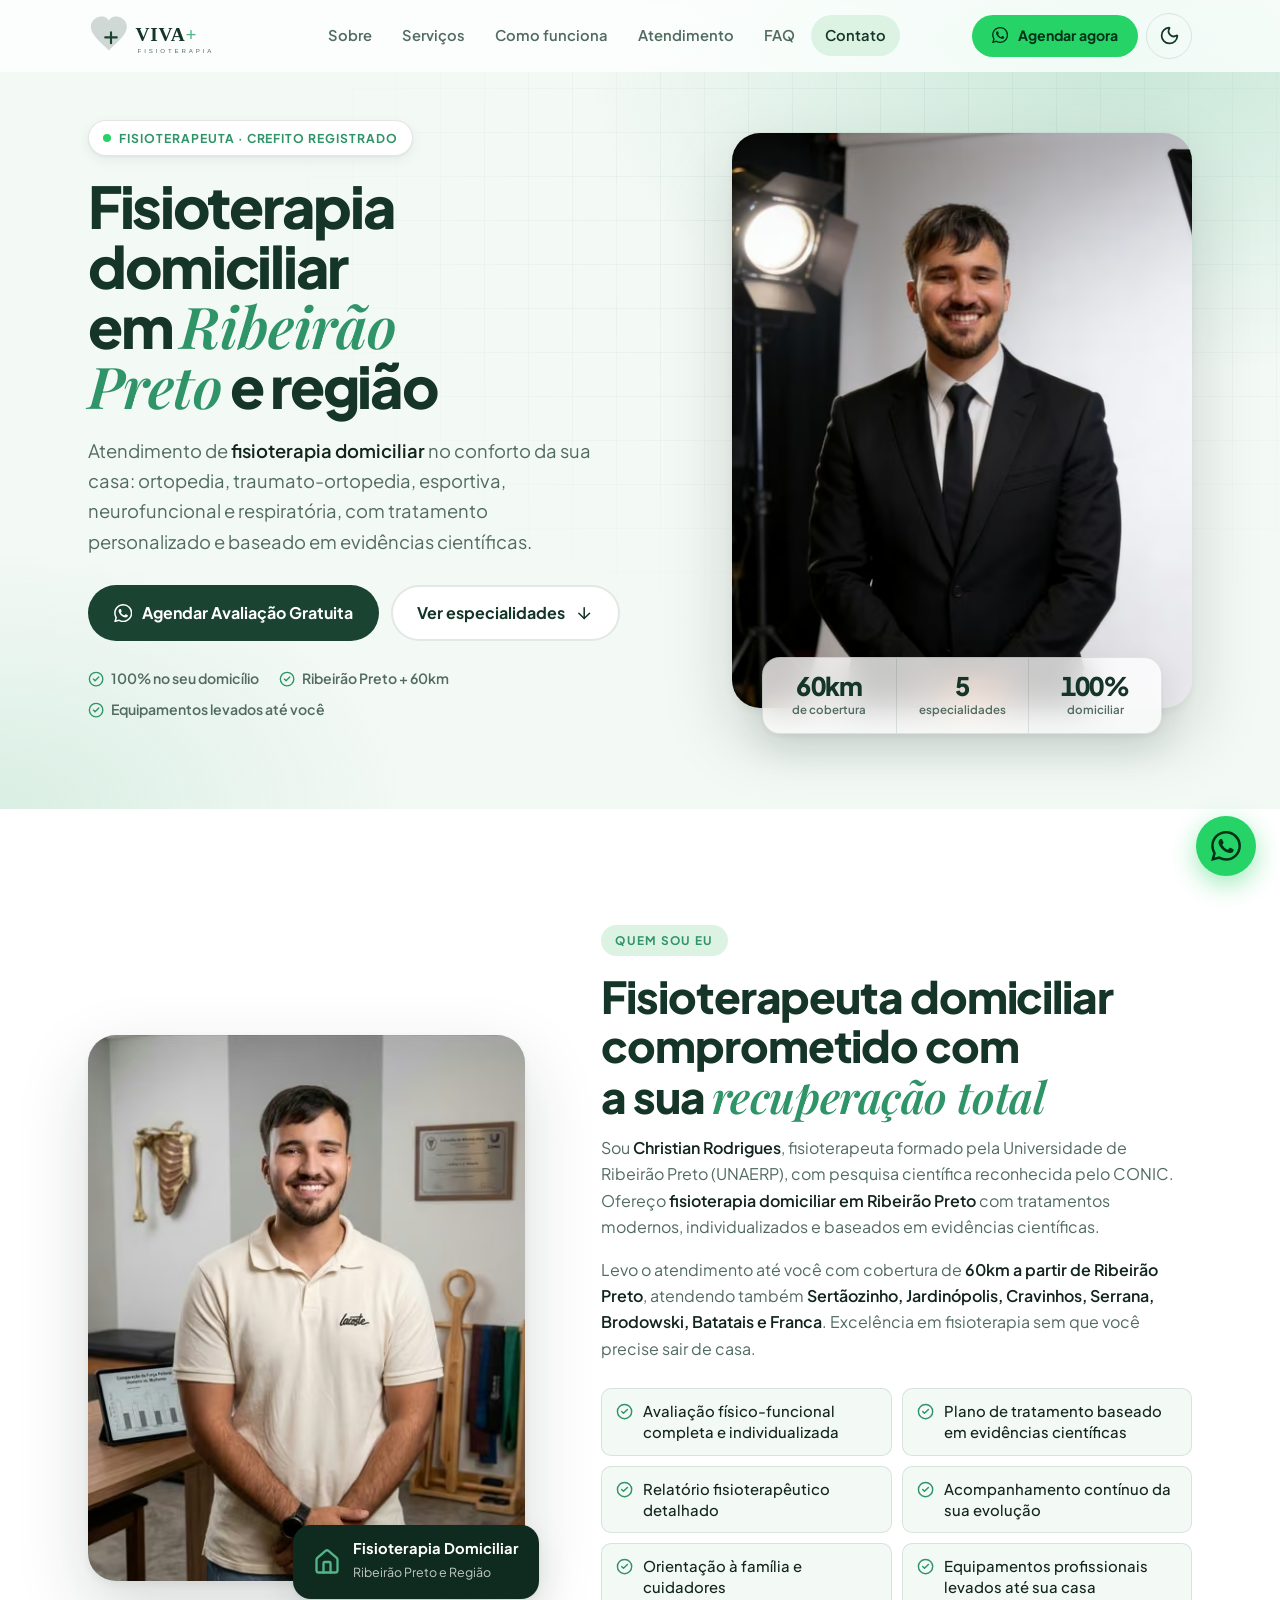
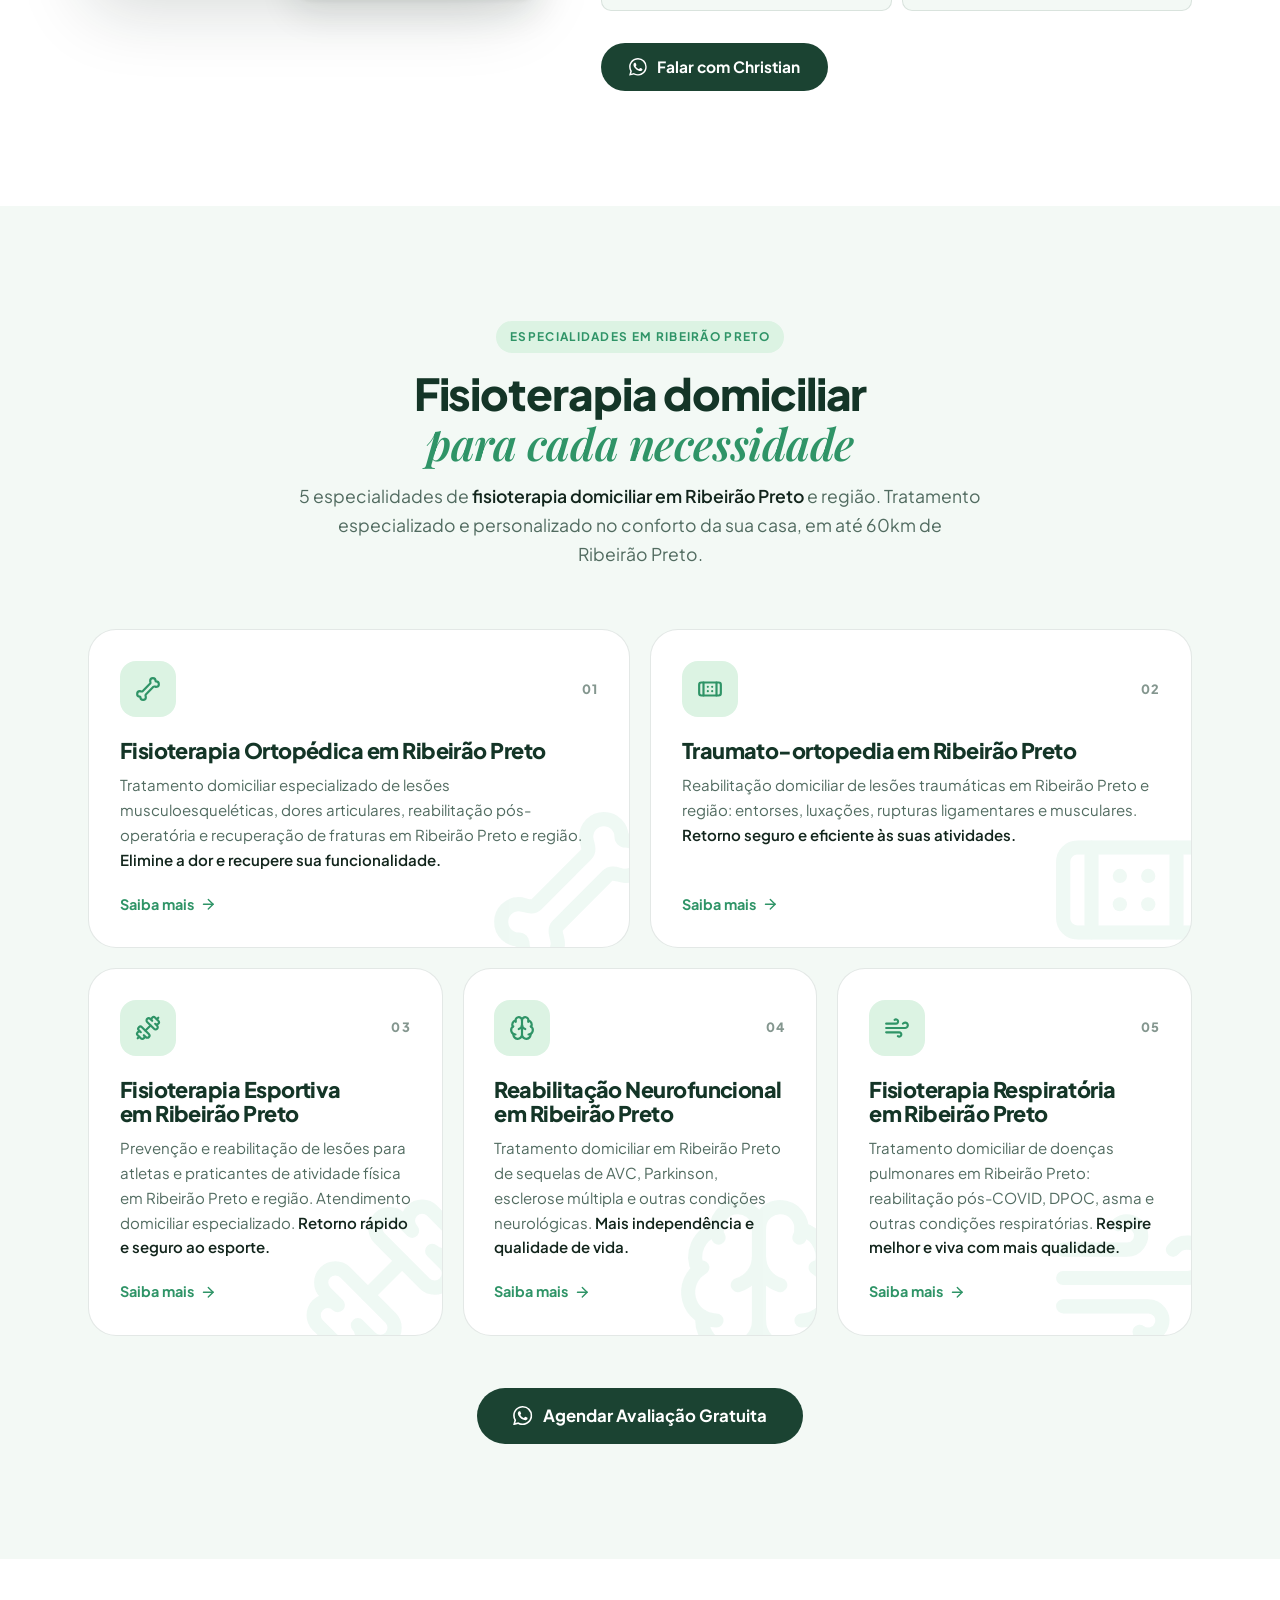
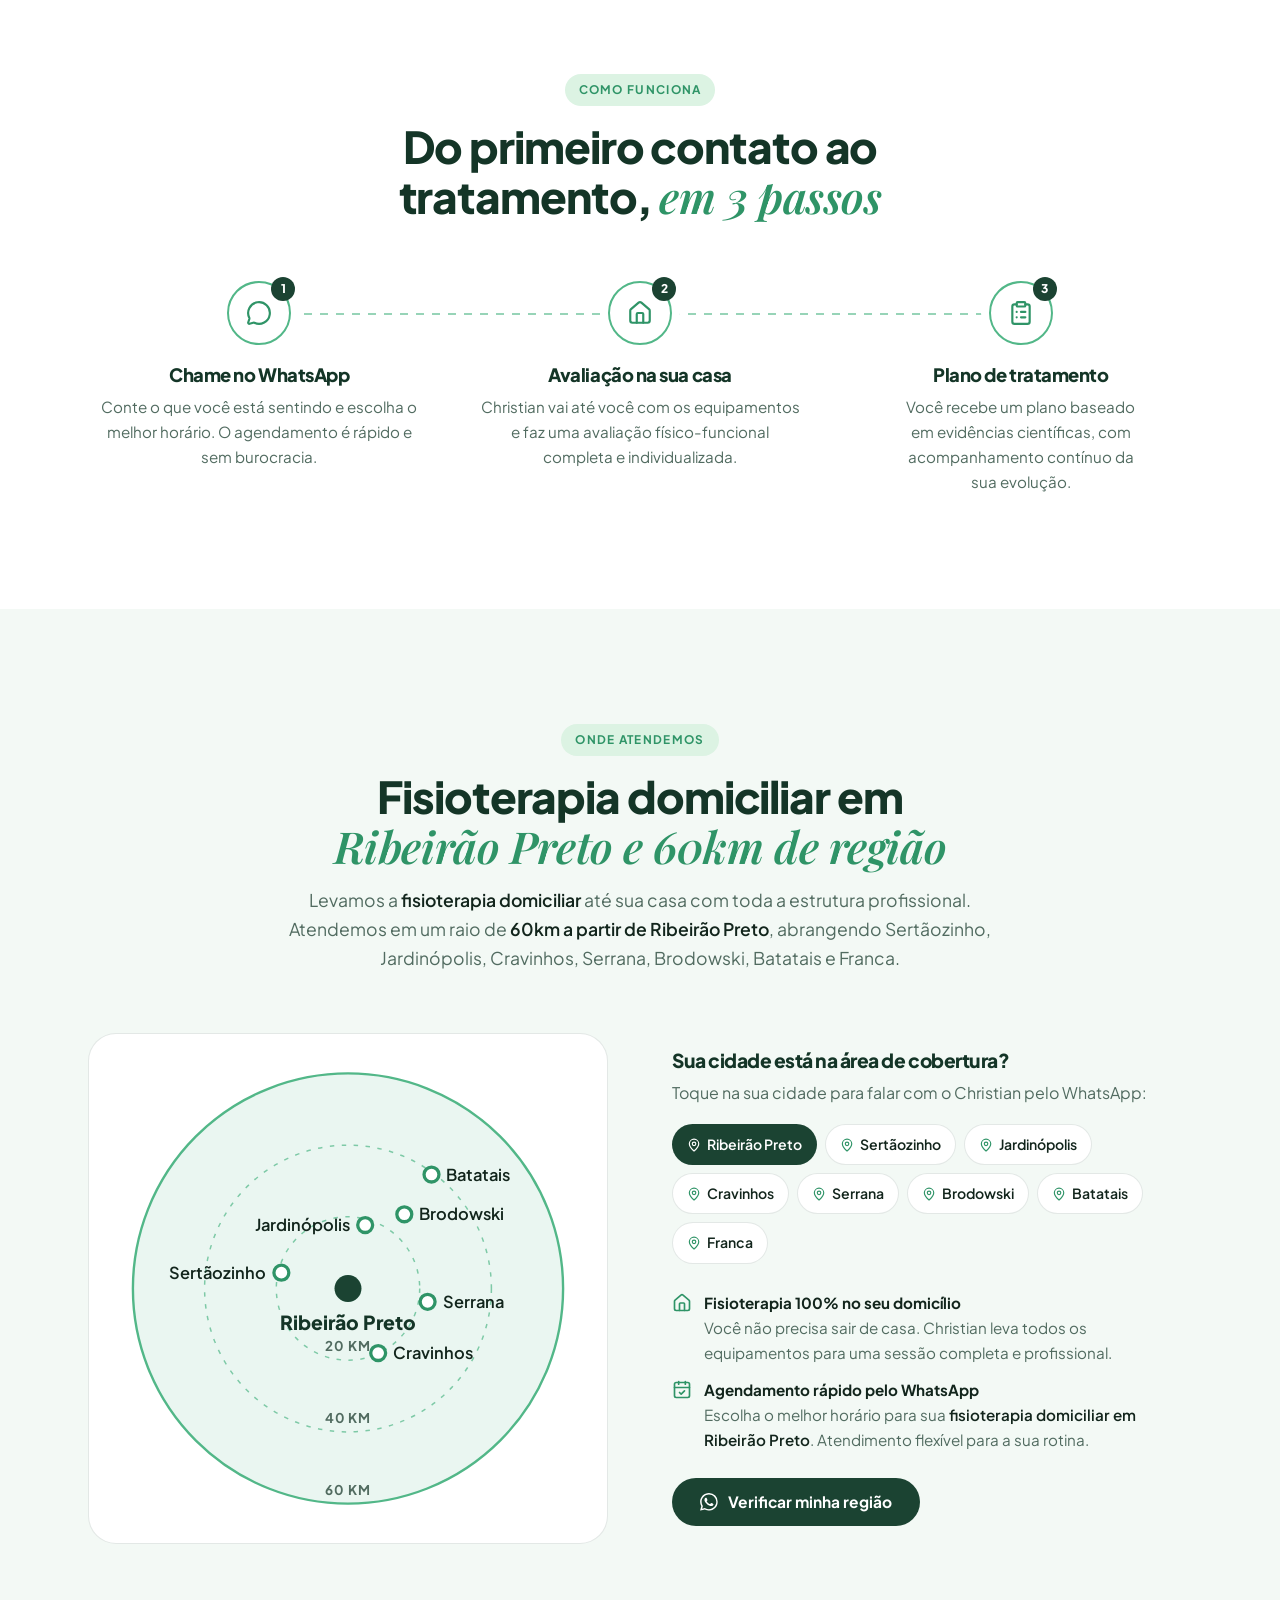
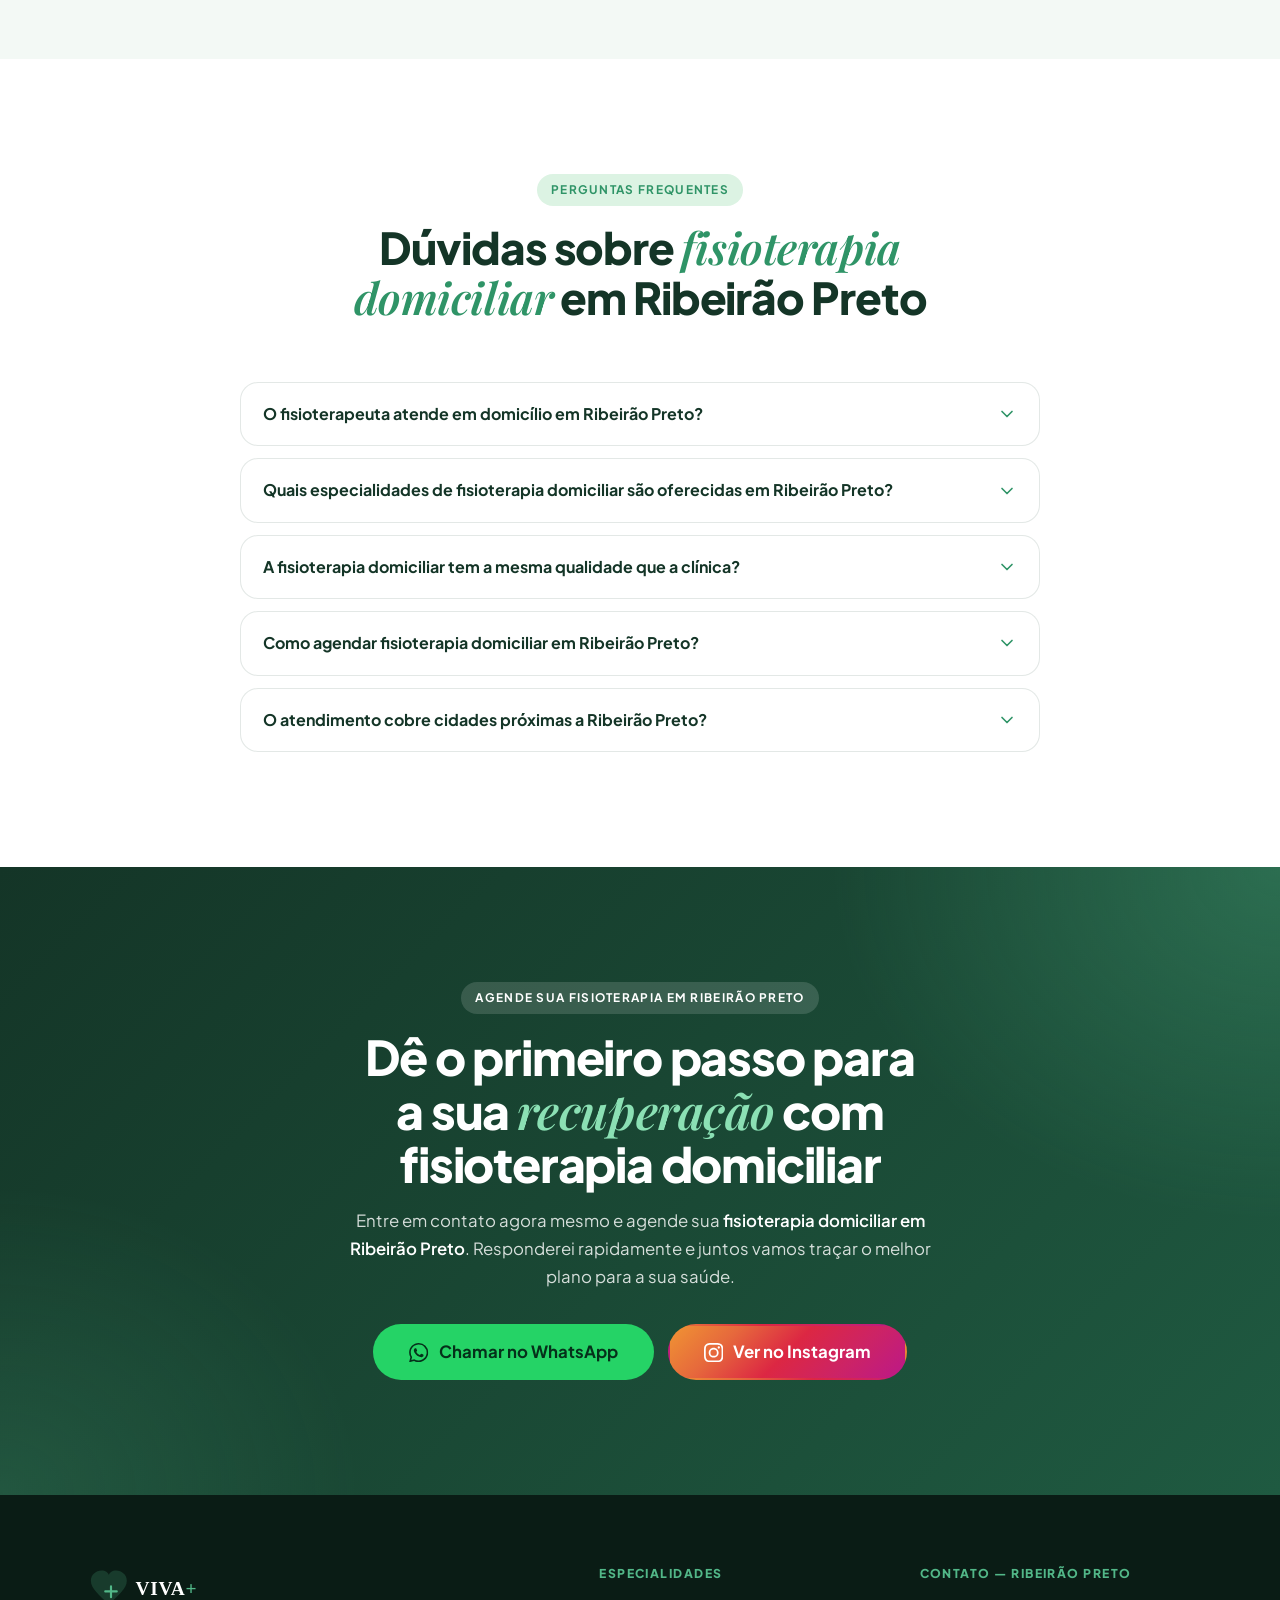
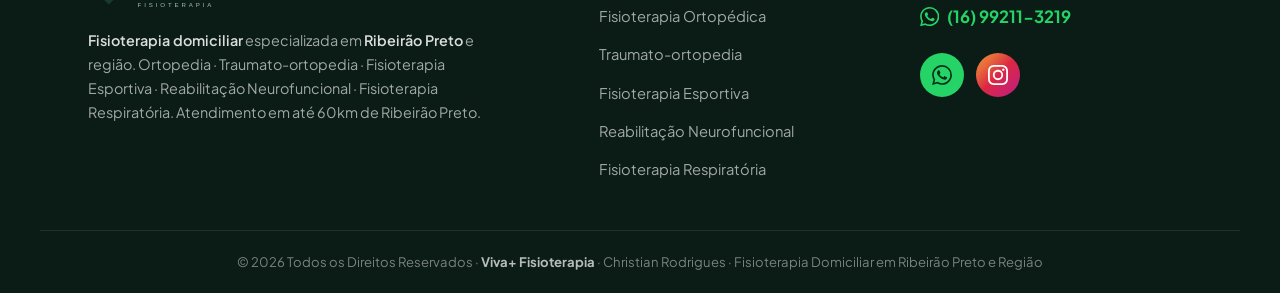
==== index.html @ ae796a82 "Adiciona botão de modo claro/escuro no cabeçalho O tema continua seguindo o aparelho por padrão; o b" ====
<!DOCTYPE html>
<html lang="pt-BR">
<head>
<meta charset="UTF-8">
<meta name="viewport" content="width=device-width, initial-scale=1, viewport-fit=cover">
<title>Fisioterapia Domiciliar em Ribeirão Preto | Viva+ Fisioterapia · Christian Rodrigues</title>
<meta name="description" content="Fisioterapia domiciliar em Ribeirão Preto e região (60km). Especialidades: Ortopedia, Traumato-ortopedia, Fisioterapia Esportiva, Reabilitação Neurofuncional e Fisioterapia Respiratória. Agende agora!">
<meta name="keywords" content="fisioterapia ribeirão preto, fisioterapia domiciliar ribeirão preto, fisioterapia domiciliar, fisioterapeuta ribeirão preto, fisioterapia ortopédica ribeirão preto, traumato-ortopedia ribeirão preto, fisioterapia esportiva ribeirão preto, reabilitação neurofuncional ribeirão preto, fisioterapia respiratória ribeirão preto, fisioterapeuta domiciliar, Christian Rodrigues fisioterapeuta, Viva+ Fisioterapia">
<meta name="geo.region" content="BR-SP">
<meta name="geo.placename" content="Ribeirão Preto, São Paulo, Brasil">
<meta name="geo.position" content="-21.1775;-47.8103">
<meta name="ICBM" content="-21.1775, -47.8103">
<link rel="preload" as="image" type="image/avif" href="img/christian-formal-800.avif" imagesrcset="img/christian-formal-480.avif 480w, img/christian-formal-800.avif 800w, img/christian-formal-1200.avif 1200w" imagesizes="(max-width: 859px) 400px, 460px" fetchpriority="high">
<meta name="author" content="Christian Rodrigues — Viva+ Fisioterapia">
<meta name="robots" content="index, follow, max-snippet:-1, max-image-preview:large, max-video-preview:-1">
<link rel="canonical" href="https://vivamaisfisioterapia.com.br/">
<meta name="theme-color" content="#f3f9f5" media="(prefers-color-scheme: light)">
<meta name="theme-color" content="#0a1611" media="(prefers-color-scheme: dark)">

<link rel="icon" href="img/favicon.svg" type="image/svg+xml">
<link rel="icon" href="favicon.ico" sizes="32x32">
<link rel="apple-touch-icon" href="img/apple-touch-icon.png">

<meta property="og:type" content="website">
<meta property="og:locale" content="pt_BR">
<meta property="og:site_name" content="Viva+ Fisioterapia">
<meta property="og:url" content="https://vivamaisfisioterapia.com.br/">
<meta property="og:title" content="Fisioterapia Domiciliar em Ribeirão Preto | Christian Rodrigues">
<meta property="og:description" content="Fisioterapia domiciliar especializada em Ribeirão Preto e região. Ortopedia, Esportiva, Neurofuncional, Respiratória e Traumato-ortopedia. Atendimento em até 60km. Agende pelo WhatsApp!">
<meta property="og:image" content="https://vivamaisfisioterapia.com.br/img/og-cover.jpg">
<meta property="og:image:width" content="1200">
<meta property="og:image:height" content="630">
<meta property="og:image:alt" content="Christian Rodrigues — Fisioterapeuta Domiciliar em Ribeirão Preto">
<meta name="twitter:card" content="summary_large_image">
<meta name="twitter:title" content="Fisioterapia Domiciliar em Ribeirão Preto | Christian Rodrigues">
<meta name="twitter:description" content="Fisioterapia domiciliar especializada em Ribeirão Preto e região. Ortopedia, Esportiva, Neurofuncional, Respiratória e Traumato-ortopedia. Atendimento em até 60km. Agende pelo WhatsApp!">
<meta name="twitter:image" content="https://vivamaisfisioterapia.com.br/img/og-cover.jpg">

<script type="application/ld+json">
{
  "@context": "https://schema.org",
  "@graph": [
    {
      "@type": "MedicalBusiness",
      "@id": "https://vivamaisfisioterapia.com.br/#business",
      "name": "Viva+ Fisioterapia",
      "alternateName": "Viva Mais Fisioterapia",
      "description": "Fisioterapia domiciliar especializada em Ribeirão Preto e região, com atendimento em raio de 60km. Especialidades: Ortopedia, Traumato-ortopedia, Fisioterapia Esportiva, Reabilitação Neurofuncional e Fisioterapia Respiratória.",
      "url": "https://vivamaisfisioterapia.com.br",
      "telephone": "+55-16-99211-3219",
      "logo": "https://vivamaisfisioterapia.com.br/img/icon-512.png",
      "image": "https://vivamaisfisioterapia.com.br/img/og-cover.jpg",
      "priceRange": "$$",
      "paymentAccepted": "Cash, PIX, Cartão de Crédito",
      "currenciesAccepted": "BRL",
      "areaServed": {
        "@type": "GeoCircle",
        "geoMidpoint": {
          "@type": "GeoCoordinates",
          "latitude": -21.1775,
          "longitude": -47.8103
        },
        "geoRadius": "60000"
      },
      "address": {
        "@type": "PostalAddress",
        "addressLocality": "Ribeirão Preto",
        "addressRegion": "SP",
        "addressCountry": "BR"
      },
      "geo": {
        "@type": "GeoCoordinates",
        "latitude": -21.1775,
        "longitude": -47.8103
      },
      "openingHoursSpecification": [
        {
          "@type": "OpeningHoursSpecification",
          "dayOfWeek": ["Monday","Tuesday","Wednesday","Thursday","Friday"],
          "opens": "07:00",
          "closes": "20:00"
        },
        {
          "@type": "OpeningHoursSpecification",
          "dayOfWeek": "Saturday",
          "opens": "08:00",
          "closes": "14:00"
        }
      ],
      "sameAs": [
        "https://www.instagram.com/christianrodrigues03",
        "https://wa.me/5516992113219"
      ],
      "hasOfferCatalog": {
        "@type": "OfferCatalog",
        "name": "Especialidades em Fisioterapia Domiciliar — Ribeirão Preto",
        "itemListElement": [
          {
            "@type": "Offer",
            "itemOffered": {
              "@type": "MedicalTherapy",
              "name": "Fisioterapia Ortopédica em Ribeirão Preto",
              "description": "Tratamento de lesões musculoesqueléticas, dores articulares e reabilitação pós-operatória no domicílio."
            }
          },
          {
            "@type": "Offer",
            "itemOffered": {
              "@type": "MedicalTherapy",
              "name": "Traumato-ortopedia em Ribeirão Preto",
              "description": "Reabilitação de lesões traumáticas como entorses, luxações e rupturas ligamentares."
            }
          },
          {
            "@type": "Offer",
            "itemOffered": {
              "@type": "MedicalTherapy",
              "name": "Fisioterapia Esportiva em Ribeirão Preto",
              "description": "Prevenção e reabilitação de lesões para atletas e praticantes de atividade física."
            }
          },
          {
            "@type": "Offer",
            "itemOffered": {
              "@type": "MedicalTherapy",
              "name": "Reabilitação Neurofuncional em Ribeirão Preto",
              "description": "Tratamento de sequelas de AVC, Parkinson, esclerose múltipla e outras condições neurológicas."
            }
          },
          {
            "@type": "Offer",
            "itemOffered": {
              "@type": "MedicalTherapy",
              "name": "Fisioterapia Respiratória em Ribeirão Preto",
              "description": "Tratamento de DPOC, asma, reabilitação pós-COVID e outras doenças pulmonares."
            }
          }
        ]
      }
    },
    {
      "@type": "Person",
      "@id": "https://vivamaisfisioterapia.com.br/#person",
      "name": "Christian Rodrigues",
      "jobTitle": "Fisioterapeuta",
      "description": "Fisioterapeuta formado pela UNAERP com pesquisa científica reconhecida pelo CONIC. Atendimento domiciliar em Ribeirão Preto e região.",
      "worksFor": {"@id": "https://vivamaisfisioterapia.com.br/#business"},
      "telephone": "+55-16-99211-3219",
      "url": "https://vivamaisfisioterapia.com.br",
      "image": "https://vivamaisfisioterapia.com.br/img/christian-formal.jpg",
      "sameAs": [
        "https://www.instagram.com/christianrodrigues03"
      ]
    },
    {
      "@type": "FAQPage",
      "mainEntity": [
        {
          "@type": "Question",
          "name": "O fisioterapeuta atende em domicílio em Ribeirão Preto?",
          "acceptedAnswer": {
            "@type": "Answer",
            "text": "Sim! O Christian Rodrigues oferece atendimento domiciliar de fisioterapia em Ribeirão Preto e em toda a região num raio de até 60km, incluindo Sertãozinho, Jardinópolis, Cravinhos, Serrana, Brodowski, Batatais e Franca."
          }
        },
        {
          "@type": "Question",
          "name": "Quais especialidades de fisioterapia são oferecidas?",
          "acceptedAnswer": {
            "@type": "Answer",
            "text": "São oferecidas 5 especialidades: Fisioterapia Ortopédica, Traumato-ortopedia, Fisioterapia Esportiva, Reabilitação Neurofuncional e Fisioterapia Respiratória — todas realizadas no conforto da sua casa em Ribeirão Preto e região."
          }
        },
        {
          "@type": "Question",
          "name": "Como agendar uma sessão de fisioterapia domiciliar em Ribeirão Preto?",
          "acceptedAnswer": {
            "@type": "Answer",
            "text": "É só entrar em contato pelo WhatsApp (16) 99211-3219. O agendamento é rápido e flexível para encaixar na sua rotina."
          }
        },
        {
          "@type": "Question",
          "name": "A fisioterapia domiciliar tem a mesma qualidade que a clínica?",
          "acceptedAnswer": {
            "@type": "Answer",
            "text": "Sim! O Christian leva todos os equipamentos necessários ao seu domicílio para garantir uma sessão completa, profissional e baseada em evidências científicas."
          }
        }
      ]
    },
    {
      "@type": "BreadcrumbList",
      "itemListElement": [
        {
          "@type": "ListItem",
          "position": 1,
          "name": "Home",
          "item": "https://vivamaisfisioterapia.com.br/"
        }
      ]
    }
  ]
}
</script>

<link rel="preconnect" href="https://fonts.googleapis.com">
<link rel="preconnect" href="https://fonts.gstatic.com" crossorigin>
<link href="https://fonts.googleapis.com/css2?family=Plus+Jakarta+Sans:wght@400;500;600;700;800&family=Playfair+Display:ital,wght@1,600&display=swap" rel="stylesheet">
<link rel="stylesheet" href="css/site.css">
<script>(function(d){d.classList.add('js');try{var t=localStorage.getItem('theme');if(t==='dark'||t==='light')d.dataset.theme=t}catch(e){}})(document.documentElement)</script>
<script src="js/site.js" defer></script>
</head>
<body>
<a href="#main-content" class="skip">Pular para o conteúdo</a>

<!-- ══ CABEÇALHO ══ -->
<header class="hdr" id="hdr">
  <nav class="nav c" aria-label="Navegação principal">
    <a href="./" aria-label="Viva+ Fisioterapia — Página inicial">
      <svg viewBox="0 0 215 64" xmlns="http://www.w3.org/2000/svg" class="logo" role="img" aria-label="Viva+ Fisioterapia"><title>Viva+ Fisioterapia</title>
        <path class="l-heart" d="M26 47C13 34 1 25 1 14 1 6 8 0 16 0c5 0 9 3 10 6 1-3 5-6 10-6 8 0 15 6 15 14 0 11-12 20-25 33z" transform="translate(3,5)"/>
        <path class="l-cross" d="M29 22v15M21 29h16" fill="none" stroke-width="3" stroke-linecap="round" transform="translate(3,5)"/>
        <text class="l-name" x="66" y="39" font-family="Georgia,'Times New Roman',serif" font-weight="700" font-size="27" letter-spacing="1">VIVA<tspan class="l-plus">+</tspan></text>
        <text class="l-sub" x="69" y="55" font-family="Arial,sans-serif" font-size="8.5" letter-spacing="4">FISIOTERAPIA</text>
      </svg>
    </a>
    <div class="nav-links">
      <a href="#sobre" class="nav-link">Sobre</a>
      <a href="#servicos" class="nav-link">Serviços</a>
      <a href="#como-funciona" class="nav-link">Como funciona</a>
      <a href="#atendimento" class="nav-link">Atendimento</a>
      <a href="#faq" class="nav-link">FAQ</a>
      <a href="#contato" class="nav-link">Contato</a>
    </div>
    <div class="nav-acts">
      <a href="https://wa.me/5516992113219?text=Ol%C3%A1%20Christian%21%20Gostaria%20de%20agendar%20uma%20avalia%C3%A7%C3%A3o%20de%20fisioterapia%20domiciliar%20em%20Ribeir%C3%A3o%20Preto." class="btn btn-wa btn-sm" target="_blank" rel="noopener noreferrer" aria-label="Agendar fisioterapia pelo WhatsApp">
        <svg class="ic" aria-hidden="true"><use href="img/icons.svg#whatsapp"/></svg><span>Agendar agora</span>
      </a>
      <button class="theme-tog" id="theme-tog" type="button" aria-label="Alternar entre modo claro e escuro" title="Modo claro/escuro"><svg class="ic i-moon" aria-hidden="true"><use href="img/icons.svg#moon"/></svg><svg class="ic i-sun" aria-hidden="true"><use href="img/icons.svg#sun"/></svg></button>
      <button class="nav-tog" id="nav-tog" aria-label="Abrir menu" aria-expanded="false" aria-controls="mnav"><svg class="ic" aria-hidden="true"><use href="img/icons.svg#menu"/></svg></button>
    </div>
  </nav>
</header>

<!-- ══ MENU MOBILE ══ -->
<div class="mnav" id="mnav" role="dialog" aria-modal="true" aria-label="Menu">
  <div class="mnav-top">
    <svg viewBox="0 0 215 64" xmlns="http://www.w3.org/2000/svg" class="logo" role="img" aria-label="Viva+ Fisioterapia">
        <path class="l-heart" d="M26 47C13 34 1 25 1 14 1 6 8 0 16 0c5 0 9 3 10 6 1-3 5-6 10-6 8 0 15 6 15 14 0 11-12 20-25 33z" transform="translate(3,5)"/>
        <path class="l-cross" d="M29 22v15M21 29h16" fill="none" stroke-width="3" stroke-linecap="round" transform="translate(3,5)"/>
        <text class="l-name" x="66" y="39" font-family="Georgia,'Times New Roman',serif" font-weight="700" font-size="27" letter-spacing="1">VIVA<tspan class="l-plus">+</tspan></text>
        <text class="l-sub" x="69" y="55" font-family="Arial,sans-serif" font-size="8.5" letter-spacing="4">FISIOTERAPIA</text>
      </svg>
    <button class="mnav-close" id="mnav-close" aria-label="Fechar menu"><svg class="ic" aria-hidden="true"><use href="img/icons.svg#x"/></svg></button>
  </div>
  <nav class="mnav-links" aria-label="Menu mobile">
    <a href="#sobre" class="mnav-link" style="--i:0">Sobre <svg class="ic" aria-hidden="true"><use href="img/icons.svg#arrow-right"/></svg></a>
    <a href="#servicos" class="mnav-link" style="--i:1">Serviços <svg class="ic" aria-hidden="true"><use href="img/icons.svg#arrow-right"/></svg></a>
    <a href="#como-funciona" class="mnav-link" style="--i:2">Como funciona <svg class="ic" aria-hidden="true"><use href="img/icons.svg#arrow-right"/></svg></a>
    <a href="#atendimento" class="mnav-link" style="--i:3">Atendimento <svg class="ic" aria-hidden="true"><use href="img/icons.svg#arrow-right"/></svg></a>
    <a href="#faq" class="mnav-link" style="--i:4">FAQ <svg class="ic" aria-hidden="true"><use href="img/icons.svg#arrow-right"/></svg></a>
    <a href="#contato" class="mnav-link" style="--i:5">Contato <svg class="ic" aria-hidden="true"><use href="img/icons.svg#arrow-right"/></svg></a>
  </nav>
  <div class="mnav-foot">
    <a href="https://wa.me/5516992113219?text=Ol%C3%A1%20Christian%21%20Gostaria%20de%20agendar%20uma%20avalia%C3%A7%C3%A3o%20de%20fisioterapia%20domiciliar%20em%20Ribeir%C3%A3o%20Preto." class="btn btn-wa btn-lg" target="_blank" rel="noopener noreferrer"><svg class="ic" aria-hidden="true"><use href="img/icons.svg#whatsapp"/></svg> Agendar pelo WhatsApp</a>
    <a href="https://www.instagram.com/christianrodrigues03?igsh=MXczcjdnam0zOTdqcQ==" class="btn btn-o" target="_blank" rel="noopener noreferrer"><svg class="ic" aria-hidden="true"><use href="img/icons.svg#instagram"/></svg> Instagram</a>
  </div>
</div>

<main id="main-content">

<!-- ══ HERO ══ -->
<section class="hero" id="home" aria-label="Fisioterapia domiciliar em Ribeirão Preto — Christian Rodrigues">
  <div class="c hero-grid">
    <div data-a="l">
      <p class="hero-tag"><i aria-hidden="true"></i> Fisioterapeuta · CREFITO Registrado</p>
      <h1 class="hero-title">Fisioterapia domiciliar em <em>Ribeirão Preto</em> e região</h1>
      <p class="hero-desc">
        Atendimento de <strong>fisioterapia domiciliar</strong> no conforto da sua casa:
        ortopedia, traumato-ortopedia, esportiva, neurofuncional e respiratória,
        com tratamento personalizado e baseado em evidências científicas.
      </p>
      <div class="hero-ctas">
        <a href="https://wa.me/5516992113219?text=Ol%C3%A1%20Christian%21%20Gostaria%20de%20agendar%20uma%20avalia%C3%A7%C3%A3o%20de%20fisioterapia%20domiciliar%20em%20Ribeir%C3%A3o%20Preto." class="btn btn-p btn-lg" target="_blank" rel="noopener noreferrer" aria-label="Agendar avaliação de fisioterapia domiciliar pelo WhatsApp">
          <svg class="ic" aria-hidden="true"><use href="img/icons.svg#whatsapp"/></svg> Agendar Avaliação Gratuita
        </a>
        <a href="#servicos" class="btn btn-o btn-lg">Ver especialidades <svg class="ic" aria-hidden="true"><use href="img/icons.svg#arrow-down"/></svg></a>
      </div>
      <ul class="hero-pts">
        <li><svg class="ic" aria-hidden="true"><use href="img/icons.svg#circle-check"/></svg> 100% no seu domicílio</li>
        <li><svg class="ic" aria-hidden="true"><use href="img/icons.svg#circle-check"/></svg> Ribeirão Preto + 60km</li>
        <li><svg class="ic" aria-hidden="true"><use href="img/icons.svg#circle-check"/></svg> Equipamentos levados até você</li>
      </ul>
    </div>

    <div class="hero-media" data-a="r">
      <div class="hero-frame">
        <picture>
          <source type="image/avif" srcset="img/christian-formal-480.avif 480w, img/christian-formal-800.avif 800w, img/christian-formal-1200.avif 1200w" sizes="(max-width: 859px) 400px, 460px">
          <source type="image/webp" srcset="img/christian-formal-480.webp 480w, img/christian-formal-800.webp 800w, img/christian-formal-1200.webp 1200w" sizes="(max-width: 859px) 400px, 460px">
          <img src="img/christian-formal.jpg" width="800" height="1422" fetchpriority="high" decoding="async"
               alt="Christian Rodrigues — Fisioterapeuta Domiciliar em Ribeirão Preto, especialista em Ortopedia, Fisioterapia Esportiva e Reabilitação Neurofuncional">
        </picture>
      </div>
      <div class="hero-stats" aria-label="Números da Viva+ Fisioterapia">
        <div class="h-stat"><strong data-count="60" data-suffix="km">60km</strong><span>de cobertura</span></div>
        <div class="h-stat"><strong data-count="5">5</strong><span>especialidades</span></div>
        <div class="h-stat"><strong data-count="100" data-suffix="%">100%</strong><span>domiciliar</span></div>
      </div>
    </div>
  </div>
</section>

<!-- ══ SOBRE ══ -->
<section class="sec" id="sobre" aria-labelledby="sobre-title">
  <div class="c about-grid">
    <div class="about-vis" data-a="l">
      <div class="about-img">
        <picture>
          <source type="image/avif" srcset="img/christian-clinica-460.avif">
          <source type="image/webp" srcset="img/christian-clinica-460.webp">
          <img src="img/christian-clinica.jpg" width="460" height="569" loading="lazy" decoding="async"
               alt="Christian Rodrigues fisioterapeuta domiciliar realizando atendimento em Ribeirão Preto — Traumato-ortopedia e Fisioterapia Ortopédica">
        </picture>
      </div>
      <div class="about-bdg">
        <svg class="ic" aria-hidden="true"><use href="img/icons.svg#house"/></svg>
        <div><strong>Fisioterapia Domiciliar</strong><span>Ribeirão Preto e Região</span></div>
      </div>
    </div>

    <div class="about-txt" data-a="r">
      <span class="tag">Quem sou eu</span>
      <h2 class="s-title" id="sobre-title">Fisioterapeuta domiciliar comprometido com a sua <em>recuperação total</em></h2>
      <p>
        Sou <strong>Christian Rodrigues</strong>, fisioterapeuta formado pela
        Universidade de Ribeirão Preto (UNAERP), com pesquisa científica
        reconhecida pelo CONIC. Ofereço <strong>fisioterapia domiciliar em Ribeirão Preto</strong>
        com tratamentos modernos, individualizados e baseados em evidências científicas.
      </p>
      <p>
        Levo o atendimento até você com cobertura de <strong>60km a partir de Ribeirão Preto</strong>,
        atendendo também <strong>Sertãozinho, Jardinópolis, Cravinhos, Serrana,
        Brodowski, Batatais e Franca</strong>. Excelência em fisioterapia sem que você precise sair de casa.
      </p>
      <ul class="feats">
        <li><svg class="ic" aria-hidden="true"><use href="img/icons.svg#circle-check"/></svg> Avaliação físico-funcional completa e individualizada</li>
        <li><svg class="ic" aria-hidden="true"><use href="img/icons.svg#circle-check"/></svg> Plano de tratamento baseado em evidências científicas</li>
        <li><svg class="ic" aria-hidden="true"><use href="img/icons.svg#circle-check"/></svg> Relatório fisioterapêutico detalhado</li>
        <li><svg class="ic" aria-hidden="true"><use href="img/icons.svg#circle-check"/></svg> Acompanhamento contínuo da sua evolução</li>
        <li><svg class="ic" aria-hidden="true"><use href="img/icons.svg#circle-check"/></svg> Orientação à família e cuidadores</li>
        <li><svg class="ic" aria-hidden="true"><use href="img/icons.svg#circle-check"/></svg> Equipamentos profissionais levados até sua casa</li>
      </ul>
      <a href="https://wa.me/5516992113219?text=Ol%C3%A1%20Christian%21%20Gostaria%20de%20agendar%20uma%20avalia%C3%A7%C3%A3o%20de%20fisioterapia%20domiciliar." class="btn btn-p" target="_blank" rel="noopener noreferrer" aria-label="Falar com Christian Rodrigues — fisioterapeuta domiciliar em Ribeirão Preto">
        <svg class="ic" aria-hidden="true"><use href="img/icons.svg#whatsapp"/></svg> Falar com Christian
      </a>
    </div>
  </div>
</section>

<!-- ══ ESPECIALIDADES ══ -->
<section class="sec sec--alt" id="servicos" aria-labelledby="servicos-title">
  <div class="c">
    <header class="s-hdr" data-a>
      <span class="tag">Especialidades em Ribeirão Preto</span>
      <h2 class="s-title" id="servicos-title">Fisioterapia domiciliar <em>para cada necessidade</em></h2>
      <p class="s-sub">
        5 especialidades de <strong>fisioterapia domiciliar em Ribeirão Preto</strong> e região.
        Tratamento especializado e personalizado no conforto da sua casa, em até 60km de Ribeirão Preto.
      </p>
    </header>

    <div class="svc-grid">
      <article class="svc-card" data-a style="--d:0">
        <div class="svc-top">
          <div class="svc-ico"><svg class="ic" aria-hidden="true"><use href="img/icons.svg#bone"/></svg></div>
          <span class="svc-num" aria-hidden="true">01</span>
        </div>
        <h3>Fisioterapia Ortopédica em Ribeirão Preto</h3>
        <p>Tratamento domiciliar especializado de lesões musculoesqueléticas, dores articulares, reabilitação pós-operatória e recuperação de fraturas em Ribeirão Preto e região. <strong>Elimine a dor e recupere sua funcionalidade.</strong></p>
        <a href="ortopedia.html" class="svc-lnk" aria-label="Saiba mais sobre Fisioterapia Ortopédica domiciliar em Ribeirão Preto">Saiba mais <svg class="ic" aria-hidden="true"><use href="img/icons.svg#arrow-right"/></svg></a>
        <svg class="svc-bg" aria-hidden="true"><use href="img/icons.svg#bone"/></svg>
      </article>
      <article class="svc-card" data-a style="--d:1">
        <div class="svc-top">
          <div class="svc-ico"><svg class="ic" aria-hidden="true"><use href="img/icons.svg#bandage"/></svg></div>
          <span class="svc-num" aria-hidden="true">02</span>
        </div>
        <h3>Traumato-ortopedia em Ribeirão Preto</h3>
        <p>Reabilitação domiciliar de lesões traumáticas em Ribeirão Preto e região: entorses, luxações, rupturas ligamentares e musculares. <strong>Retorno seguro e eficiente às suas atividades.</strong></p>
        <a href="traumatortopedia.html" class="svc-lnk" aria-label="Saiba mais sobre Traumato-ortopedia domiciliar em Ribeirão Preto">Saiba mais <svg class="ic" aria-hidden="true"><use href="img/icons.svg#arrow-right"/></svg></a>
        <svg class="svc-bg" aria-hidden="true"><use href="img/icons.svg#bandage"/></svg>
      </article>
      <article class="svc-card" data-a style="--d:2">
        <div class="svc-top">
          <div class="svc-ico"><svg class="ic" aria-hidden="true"><use href="img/icons.svg#dumbbell"/></svg></div>
          <span class="svc-num" aria-hidden="true">03</span>
        </div>
        <h3>Fisioterapia Esportiva em Ribeirão Preto</h3>
        <p>Prevenção e reabilitação de lesões para atletas e praticantes de atividade física em Ribeirão Preto e região. Atendimento domiciliar especializado. <strong>Retorno rápido e seguro ao esporte.</strong></p>
        <a href="fisioterapia-esportiva.html" class="svc-lnk" aria-label="Saiba mais sobre Fisioterapia Esportiva domiciliar em Ribeirão Preto">Saiba mais <svg class="ic" aria-hidden="true"><use href="img/icons.svg#arrow-right"/></svg></a>
        <svg class="svc-bg" aria-hidden="true"><use href="img/icons.svg#dumbbell"/></svg>
      </article>
      <article class="svc-card" data-a style="--d:3">
        <div class="svc-top">
          <div class="svc-ico"><svg class="ic" aria-hidden="true"><use href="img/icons.svg#brain"/></svg></div>
          <span class="svc-num" aria-hidden="true">04</span>
        </div>
        <h3>Reabilitação Neurofuncional em Ribeirão Preto</h3>
        <p>Tratamento domiciliar em Ribeirão Preto de sequelas de AVC, Parkinson, esclerose múltipla e outras condições neurológicas. <strong>Mais independência e qualidade de vida.</strong></p>
        <a href="reabilitacao-neurofuncional.html" class="svc-lnk" aria-label="Saiba mais sobre Reabilitação Neurofuncional domiciliar em Ribeirão Preto">Saiba mais <svg class="ic" aria-hidden="true"><use href="img/icons.svg#arrow-right"/></svg></a>
        <svg class="svc-bg" aria-hidden="true"><use href="img/icons.svg#brain"/></svg>
      </article>
      <article class="svc-card" data-a style="--d:4">
        <div class="svc-top">
          <div class="svc-ico"><svg class="ic" aria-hidden="true"><use href="img/icons.svg#wind"/></svg></div>
          <span class="svc-num" aria-hidden="true">05</span>
        </div>
        <h3>Fisioterapia Respiratória em Ribeirão Preto</h3>
        <p>Tratamento domiciliar de doenças pulmonares em Ribeirão Preto: reabilitação pós-COVID, DPOC, asma e outras condições respiratórias. <strong>Respire melhor e viva com mais qualidade.</strong></p>
        <a href="fisioterapia-respiratoria.html" class="svc-lnk" aria-label="Saiba mais sobre Fisioterapia Respiratória domiciliar em Ribeirão Preto">Saiba mais <svg class="ic" aria-hidden="true"><use href="img/icons.svg#arrow-right"/></svg></a>
        <svg class="svc-bg" aria-hidden="true"><use href="img/icons.svg#wind"/></svg>
      </article>
    </div>
    <p class="svc-hint" aria-hidden="true">Deslize para ver todas <svg class="ic" aria-hidden="true"><use href="img/icons.svg#arrow-right"/></svg></p>

    <div class="svc-cta" data-a>
      <a href="https://wa.me/5516992113219?text=Ol%C3%A1%20Christian%21%20Gostaria%20de%20agendar%20uma%20avalia%C3%A7%C3%A3o%20de%20fisioterapia%20domiciliar%20em%20Ribeir%C3%A3o%20Preto." class="btn btn-p btn-lg" target="_blank" rel="noopener noreferrer" aria-label="Agendar avaliação de fisioterapia domiciliar em Ribeirão Preto">
        <svg class="ic" aria-hidden="true"><use href="img/icons.svg#whatsapp"/></svg> Agendar Avaliação Gratuita
      </a>
    </div>
  </div>
</section>

<!-- ══ COMO FUNCIONA ══ -->
<section class="sec" id="como-funciona" aria-labelledby="como-title">
  <div class="c">
    <header class="s-hdr" data-a>
      <span class="tag">Como funciona</span>
      <h2 class="s-title" id="como-title">Do primeiro contato ao tratamento, <em>em 3 passos</em></h2>
    </header>
    <ol class="steps">
      <li class="step" data-a style="--d:0">
        <div class="step-ico"><svg class="ic" aria-hidden="true"><use href="img/icons.svg#message-circle"/></svg></div>
        <h3>Chame no WhatsApp</h3>
        <p>Conte o que você está sentindo e escolha o melhor horário. O agendamento é rápido e sem burocracia.</p>
      </li>
      <li class="step" data-a style="--d:1">
        <div class="step-ico"><svg class="ic" aria-hidden="true"><use href="img/icons.svg#house"/></svg></div>
        <h3>Avaliação na sua casa</h3>
        <p>Christian vai até você com os equipamentos e faz uma avaliação físico-funcional completa e individualizada.</p>
      </li>
      <li class="step" data-a style="--d:2">
        <div class="step-ico"><svg class="ic" aria-hidden="true"><use href="img/icons.svg#clipboard-list"/></svg></div>
        <h3>Plano de tratamento</h3>
        <p>Você recebe um plano baseado em evidências científicas, com acompanhamento contínuo da sua evolução.</p>
      </li>
    </ol>
  </div>
</section>

<!-- ══ ÁREA DE ATENDIMENTO ══ -->
<section class="sec sec--alt" id="atendimento" aria-labelledby="atendimento-title">
  <div class="c">
    <header class="s-hdr" data-a>
      <span class="tag">Onde atendemos</span>
      <h2 class="s-title" id="atendimento-title">Fisioterapia domiciliar em <em>Ribeirão Preto e 60km de região</em></h2>
      <p class="s-sub">
        Levamos a <strong>fisioterapia domiciliar</strong> até sua casa com toda a estrutura profissional.
        Atendemos em um raio de <strong>60km a partir de Ribeirão Preto</strong>,
        abrangendo Sertãozinho, Jardinópolis, Cravinhos, Serrana, Brodowski, Batatais e Franca.
      </p>
    </header>

    <div class="cov-grid">
      <div class="cov-map" data-a="l">
        <svg viewBox="15 78 320 314" role="img" aria-label="Mapa esquemático da área de atendimento: raio de 60km a partir de Ribeirão Preto, com Sertãozinho, Jardinópolis, Cravinhos, Serrana, Brodowski e Batatais">
        <circle class="m-ring m-ring--out" cx="175" cy="235" r="144"/>
        <circle class="m-ring" cx="175" cy="235" r="96"/>
        <circle class="m-ring" cx="175" cy="235" r="48"/>
        <text class="m-km" x="175" y="277" text-anchor="middle">20 KM</text>
        <text class="m-km" x="175" y="325" text-anchor="middle">40 KM</text>
        <text class="m-km" x="175" y="373" text-anchor="middle">60 KM</text>
        <g class="m-city" data-city="sertaozinho"><circle cx="130.4" cy="224.4" r="5"/><text x="120.4" y="228.4" text-anchor="end">Sertãozinho</text></g>
        <g class="m-city" data-city="jardinopolis"><circle cx="186.5" cy="192.5" r="5"/><text x="176.5" y="196.5" text-anchor="end">Jardinópolis</text></g>
        <g class="m-city" data-city="cravinhos"><circle cx="195.2" cy="278.2" r="5"/><text x="205.2" y="282.2" text-anchor="start">Cravinhos</text></g>
        <g class="m-city" data-city="serrana"><circle cx="228.3" cy="243.9" r="5"/><text x="238.3" y="247.9" text-anchor="start">Serrana</text></g>
        <g class="m-city" data-city="brodowski"><circle cx="212.7" cy="185.3" r="5"/><text x="222.7" y="189.3" text-anchor="start">Brodowski</text></g>
        <g class="m-city" data-city="batatais"><circle cx="230.9" cy="158.7" r="5"/><text x="240.9" y="162.7" text-anchor="start">Batatais</text></g>
        <g class="m-home"><circle class="m-pulse" cx="175" cy="235" r="9"/><circle class="m-core" cx="175" cy="235" r="9"/><text x="175" y="263" text-anchor="middle">Ribeirão Preto</text></g>
        </svg>
      </div>

      <div class="cov-info" data-a="r">
        <h3>Sua cidade está na área de cobertura?</h3>
        <p>Toque na sua cidade para falar com o Christian pelo WhatsApp:</p>
        <div class="chips">
        <a class="chip chip--home" href="https://wa.me/5516992113219?text=Ol%C3%A1%20Christian%21%20Moro%20em%20Ribeir%C3%A3o%20Preto%20e%20gostaria%20de%20agendar%20fisioterapia%20domiciliar." target="_blank" rel="noopener noreferrer"><svg class="ic" aria-hidden="true"><use href="img/icons.svg#map-pin"/></svg> Ribeirão Preto</a>
        <a class="chip" data-city="sertaozinho" href="https://wa.me/5516992113219?text=Ol%C3%A1%20Christian%21%20Moro%20em%20Sert%C3%A3ozinho%20e%20gostaria%20de%20agendar%20fisioterapia%20domiciliar." target="_blank" rel="noopener noreferrer"><svg class="ic" aria-hidden="true"><use href="img/icons.svg#map-pin"/></svg> Sertãozinho</a>
        <a class="chip" data-city="jardinopolis" href="https://wa.me/5516992113219?text=Ol%C3%A1%20Christian%21%20Moro%20em%20Jardin%C3%B3polis%20e%20gostaria%20de%20agendar%20fisioterapia%20domiciliar." target="_blank" rel="noopener noreferrer"><svg class="ic" aria-hidden="true"><use href="img/icons.svg#map-pin"/></svg> Jardinópolis</a>
        <a class="chip" data-city="cravinhos" href="https://wa.me/5516992113219?text=Ol%C3%A1%20Christian%21%20Moro%20em%20Cravinhos%20e%20gostaria%20de%20agendar%20fisioterapia%20domiciliar." target="_blank" rel="noopener noreferrer"><svg class="ic" aria-hidden="true"><use href="img/icons.svg#map-pin"/></svg> Cravinhos</a>
        <a class="chip" data-city="serrana" href="https://wa.me/5516992113219?text=Ol%C3%A1%20Christian%21%20Moro%20em%20Serrana%20e%20gostaria%20de%20agendar%20fisioterapia%20domiciliar." target="_blank" rel="noopener noreferrer"><svg class="ic" aria-hidden="true"><use href="img/icons.svg#map-pin"/></svg> Serrana</a>
        <a class="chip" data-city="brodowski" href="https://wa.me/5516992113219?text=Ol%C3%A1%20Christian%21%20Moro%20em%20Brodowski%20e%20gostaria%20de%20agendar%20fisioterapia%20domiciliar." target="_blank" rel="noopener noreferrer"><svg class="ic" aria-hidden="true"><use href="img/icons.svg#map-pin"/></svg> Brodowski</a>
        <a class="chip" data-city="batatais" href="https://wa.me/5516992113219?text=Ol%C3%A1%20Christian%21%20Moro%20em%20Batatais%20e%20gostaria%20de%20agendar%20fisioterapia%20domiciliar." target="_blank" rel="noopener noreferrer"><svg class="ic" aria-hidden="true"><use href="img/icons.svg#map-pin"/></svg> Batatais</a>
        <a class="chip" data-city="franca" href="https://wa.me/5516992113219?text=Ol%C3%A1%20Christian%21%20Moro%20em%20Franca%20e%20gostaria%20de%20agendar%20fisioterapia%20domiciliar." target="_blank" rel="noopener noreferrer"><svg class="ic" aria-hidden="true"><use href="img/icons.svg#map-pin"/></svg> Franca</a>
        </div>
        <ul class="cov-list">
          <li><svg class="ic" aria-hidden="true"><use href="img/icons.svg#house"/></svg><div><strong>Fisioterapia 100% no seu domicílio</strong>Você não precisa sair de casa. Christian leva todos os equipamentos para uma sessão completa e profissional.</div></li>
          <li><svg class="ic" aria-hidden="true"><use href="img/icons.svg#calendar-check"/></svg><div><strong>Agendamento rápido pelo WhatsApp</strong>Escolha o melhor horário para sua <strong style="display:inline;font-weight:600">fisioterapia domiciliar em Ribeirão Preto</strong>. Atendimento flexível para a sua rotina.</div></li>
        </ul>
        <a href="https://wa.me/5516992113219?text=Ol%C3%A1%20Christian%21%20Gostaria%20de%20verificar%20se%20minha%20regi%C3%A3o%20est%C3%A1%20dentro%20da%20%C3%A1rea%20de%20atendimento%20de%20fisioterapia%20domiciliar." class="btn btn-p" target="_blank" rel="noopener noreferrer" aria-label="Verificar se sua região tem cobertura de fisioterapia domiciliar">
          <svg class="ic" aria-hidden="true"><use href="img/icons.svg#whatsapp"/></svg> Verificar minha região
        </a>
      </div>
    </div>
  </div>
</section>

<!-- ══ FAQ ══ -->
<section class="sec" id="faq" aria-labelledby="faq-title">
  <div class="c">
    <header class="s-hdr" data-a>
      <span class="tag">Perguntas frequentes</span>
      <h2 class="s-title" id="faq-title">Dúvidas sobre <em>fisioterapia domiciliar</em> em Ribeirão Preto</h2>
    </header>
    <div class="faq-list" data-a>
      <details class="faq-item" name="faq">
        <summary>O fisioterapeuta atende em domicílio em Ribeirão Preto? <svg class="ic" aria-hidden="true"><use href="img/icons.svg#chevron-down"/></svg></summary>
        <p>Sim! Christian Rodrigues oferece <strong>fisioterapia domiciliar em Ribeirão Preto</strong> e toda a região em um raio de 60km, incluindo Sertãozinho, Jardinópolis, Cravinhos, Serrana, Brodowski, Batatais e Franca. Você recebe atendimento profissional sem sair de casa.</p>
      </details>
      <details class="faq-item" name="faq">
        <summary>Quais especialidades de fisioterapia domiciliar são oferecidas em Ribeirão Preto? <svg class="ic" aria-hidden="true"><use href="img/icons.svg#chevron-down"/></svg></summary>
        <p>São 5 especialidades de <strong>fisioterapia domiciliar em Ribeirão Preto</strong>: <strong>Fisioterapia Ortopédica</strong>, <strong>Traumato-ortopedia</strong>, <strong>Fisioterapia Esportiva</strong>, <strong>Reabilitação Neurofuncional</strong> (AVC, Parkinson) e <strong>Fisioterapia Respiratória</strong> (DPOC, pós-COVID). Todas realizadas no conforto da sua casa.</p>
      </details>
      <details class="faq-item" name="faq">
        <summary>A fisioterapia domiciliar tem a mesma qualidade que a clínica? <svg class="ic" aria-hidden="true"><use href="img/icons.svg#chevron-down"/></svg></summary>
        <p>Sim! Christian leva todos os equipamentos profissionais necessários ao seu domicílio em Ribeirão Preto, garantindo uma sessão completa, profissional e baseada em evidências científicas — com a comodidade de não precisar sair de casa.</p>
      </details>
      <details class="faq-item" name="faq">
        <summary>Como agendar fisioterapia domiciliar em Ribeirão Preto? <svg class="ic" aria-hidden="true"><use href="img/icons.svg#chevron-down"/></svg></summary>
        <p>É simples! Entre em contato pelo <strong>WhatsApp (16) 99211-3219</strong>. O agendamento é rápido, sem burocracia e com horários flexíveis para encaixar na sua rotina em Ribeirão Preto e região.</p>
      </details>
      <details class="faq-item" name="faq">
        <summary>O atendimento cobre cidades próximas a Ribeirão Preto? <svg class="ic" aria-hidden="true"><use href="img/icons.svg#chevron-down"/></svg></summary>
        <p>Sim! A <strong>fisioterapia domiciliar</strong> atende em um raio de <strong>60km a partir de Ribeirão Preto</strong>, cobrindo cidades como Sertãozinho, Jardinópolis, Cravinhos, Serrana, Brodowski, Batatais e Franca. Entre em contato para verificar sua região.</p>
      </details>
    </div>
  </div>
</section>

<!-- ══ CONTATO ══ -->
<section class="cta-sec" id="contato" aria-labelledby="cta-title">
  <div class="c cta-inner" data-a>
    <span class="tag">Agende sua fisioterapia em Ribeirão Preto</span>
    <h2 class="cta-title" id="cta-title">Dê o primeiro passo para a sua <em>recuperação</em> com fisioterapia domiciliar</h2>
    <p class="cta-sub">
      Entre em contato agora mesmo e agende sua <strong>fisioterapia domiciliar em Ribeirão Preto</strong>.
      Responderei rapidamente e juntos vamos traçar o melhor plano para a sua saúde.
    </p>
    <div class="cta-btns">
      <a href="https://wa.me/5516992113219?text=Ol%C3%A1%20Christian%21%20Gostaria%20de%20agendar%20fisioterapia%20domiciliar%20em%20Ribeir%C3%A3o%20Preto." class="btn btn-wa btn-lg" target="_blank" rel="noopener noreferrer" aria-label="Agendar fisioterapia domiciliar em Ribeirão Preto pelo WhatsApp">
        <svg class="ic" aria-hidden="true"><use href="img/icons.svg#whatsapp"/></svg> Chamar no WhatsApp
      </a>
      <a href="https://www.instagram.com/christianrodrigues03?igsh=MXczcjdnam0zOTdqcQ==" class="btn btn-ig btn-lg" target="_blank" rel="noopener noreferrer" aria-label="Seguir Christian Rodrigues Fisioterapeuta no Instagram">
        <svg class="ic" aria-hidden="true"><use href="img/icons.svg#instagram"/></svg> Ver no Instagram
      </a>
    </div>
  </div>
</section>

</main>

<!-- ══ RODAPÉ ══ -->
<footer class="ftr">
  <div class="c ftr-inner">
    <div class="ftr-brand">
      <svg viewBox="0 0 215 64" xmlns="http://www.w3.org/2000/svg" class="logo" role="img" aria-label="Viva+ Fisioterapia">
        <path class="l-heart" d="M26 47C13 34 1 25 1 14 1 6 8 0 16 0c5 0 9 3 10 6 1-3 5-6 10-6 8 0 15 6 15 14 0 11-12 20-25 33z" transform="translate(3,5)"/>
        <path class="l-cross" d="M29 22v15M21 29h16" fill="none" stroke-width="3" stroke-linecap="round" transform="translate(3,5)"/>
        <text class="l-name" x="66" y="39" font-family="Georgia,'Times New Roman',serif" font-weight="700" font-size="27" letter-spacing="1">VIVA<tspan class="l-plus">+</tspan></text>
        <text class="l-sub" x="69" y="55" font-family="Arial,sans-serif" font-size="8.5" letter-spacing="4">FISIOTERAPIA</text>
      </svg>
      <p>
        <strong>Fisioterapia domiciliar</strong> especializada em <strong>Ribeirão Preto</strong> e região.
        Ortopedia · Traumato-ortopedia · Fisioterapia Esportiva · Reabilitação Neurofuncional · Fisioterapia Respiratória.
        Atendimento em até 60km de Ribeirão Preto.
      </p>
    </div>
    <nav class="ftr-links" aria-label="Especialidades">
      <h3>Especialidades</h3>
      <ul>
        <li><a href="ortopedia.html">Fisioterapia Ortopédica</a></li>
        <li><a href="traumatortopedia.html">Traumato-ortopedia</a></li>
        <li><a href="fisioterapia-esportiva.html">Fisioterapia Esportiva</a></li>
        <li><a href="reabilitacao-neurofuncional.html">Reabilitação Neurofuncional</a></li>
        <li><a href="fisioterapia-respiratoria.html">Fisioterapia Respiratória</a></li>
      </ul>
    </nav>
    <div class="ftr-contact">
      <h3>Contato — Ribeirão Preto</h3>
      <a href="https://wa.me/5516992113219" class="ftr-wa" target="_blank" rel="noopener noreferrer" aria-label="WhatsApp (16) 99211-3219">
        <svg class="ic" aria-hidden="true"><use href="img/icons.svg#whatsapp"/></svg> (16) 99211-3219
      </a>
      <div class="ftr-soc">
        <a href="https://wa.me/5516992113219" target="_blank" rel="noopener noreferrer" aria-label="WhatsApp" class="soc-ic soc-wa"><svg class="ic" aria-hidden="true"><use href="img/icons.svg#whatsapp"/></svg></a>
        <a href="https://www.instagram.com/christianrodrigues03?igsh=MXczcjdnam0zOTdqcQ==" target="_blank" rel="noopener noreferrer" aria-label="Instagram de Christian Rodrigues" class="soc-ic soc-ig"><svg class="ic" aria-hidden="true"><use href="img/icons.svg#instagram"/></svg></a>
      </div>
    </div>
  </div>
  <div class="ftr-bot">
    <p>© 2026 Todos os Direitos Reservados · <strong>Viva+ Fisioterapia</strong> · Christian Rodrigues · Fisioterapia Domiciliar em Ribeirão Preto e Região</p>
  </div>
</footer>

<!-- WhatsApp: botão flutuante (desktop) e barra fixa (celular) -->
<a href="https://wa.me/5516992113219?text=Ol%C3%A1%20Christian%21%20Gostaria%20de%20agendar%20uma%20avalia%C3%A7%C3%A3o%20de%20fisioterapia%20domiciliar%20em%20Ribeir%C3%A3o%20Preto." class="wa-float" target="_blank" rel="noopener noreferrer" aria-label="Agendar pelo WhatsApp"><svg class="ic" aria-hidden="true"><use href="img/icons.svg#whatsapp"/></svg></a>
<div class="wa-bar" id="wa-bar">
  <a href="https://wa.me/5516992113219?text=Ol%C3%A1%20Christian%21%20Gostaria%20de%20agendar%20uma%20avalia%C3%A7%C3%A3o%20de%20fisioterapia%20domiciliar%20em%20Ribeir%C3%A3o%20Preto." class="btn btn-wa" target="_blank" rel="noopener noreferrer"><svg class="ic" aria-hidden="true"><use href="img/icons.svg#whatsapp"/></svg> Agendar pelo WhatsApp</a>
</div>

</body>
</html>
---- css/site.css ----
/* ============================================================
   VIVA+ FISIOTERAPIA — sistema de design compartilhado
   Usado por todas as páginas (index + especialidades)
============================================================ */

/* ── TOKENS ── */
:root{
  color-scheme:light dark;
  --bg:#ffffff;
  --surface:#f3f9f5;
  --card:#ffffff;
  --ink:#12251c;
  --muted:#516b60;
  --head:#143527;
  --brand:#1B4332;
  --brand-hover:#2D6A4F;
  --on-brand:#ffffff;
  --accent:#2f9467;
  --mint:#52B788;
  --tint:#dcf3e3;
  --line:rgba(27,67,50,.12);
  --glass:rgba(255,255,255,.78);
  --wa:#25D366;
  --wa-hover:#1fbe5a;
  --on-wa:#05301a;
  --ig:linear-gradient(135deg,#f09433,#e6683c,#dc2743,#cc2366,#bc1888);
  --deep:#0f2a1f;
  --deeper:#0a1c15;

  --ff:'Plus Jakarta Sans',system-ui,-apple-system,'Segoe UI',Roboto,Arial,sans-serif;
  --ff-serif:'Playfair Display',Georgia,'Times New Roman',serif;

  --r-sm:10px;--r-md:18px;--r-lg:28px;--r-pill:999px;
  --sh-sm:0 1px 2px rgba(18,37,28,.05),0 4px 14px rgba(18,37,28,.06);
  --sh-md:0 2px 4px rgba(18,37,28,.05),0 14px 36px rgba(18,37,28,.11);
  --sh-lg:0 4px 8px rgba(18,37,28,.05),0 28px 70px rgba(18,37,28,.17);

  --hh:72px;
  --gut:clamp(16px,5vw,48px);
  --sec:clamp(64px,9vw,116px);
  --ease:cubic-bezier(.2,.7,.2,1);
}
@media (prefers-color-scheme:dark){
  :root:not([data-theme="light"]){
    --bg:#0a1611;
    --surface:#0f1f18;
    --card:#14271f;
    --ink:#e6f1eb;
    --muted:#9fb9ad;
    --head:#f1f8f4;
    --brand:#52B788;
    --brand-hover:#74c69d;
    --on-brand:#06281a;
    --accent:#74c69d;
    --tint:#193529;
    --line:rgba(255,255,255,.1);
    --glass:rgba(12,26,20,.74);
    --sh-sm:0 1px 2px rgba(0,0,0,.3),0 4px 14px rgba(0,0,0,.25);
    --sh-md:0 2px 4px rgba(0,0,0,.3),0 14px 36px rgba(0,0,0,.35);
    --sh-lg:0 4px 8px rgba(0,0,0,.3),0 28px 70px rgba(0,0,0,.45);
  }
}
:root[data-theme="dark"]{
    --bg:#0a1611;
    --surface:#0f1f18;
    --card:#14271f;
    --ink:#e6f1eb;
    --muted:#9fb9ad;
    --head:#f1f8f4;
    --brand:#52B788;
    --brand-hover:#74c69d;
    --on-brand:#06281a;
    --accent:#74c69d;
    --tint:#193529;
    --line:rgba(255,255,255,.1);
    --glass:rgba(12,26,20,.74);
    --sh-sm:0 1px 2px rgba(0,0,0,.3),0 4px 14px rgba(0,0,0,.25);
    --sh-md:0 2px 4px rgba(0,0,0,.3),0 14px 36px rgba(0,0,0,.35);
    --sh-lg:0 4px 8px rgba(0,0,0,.3),0 28px 70px rgba(0,0,0,.45);
}
:root[data-theme="light"]{color-scheme:light}
:root[data-theme="dark"]{color-scheme:dark}

/* ── RESET ── */
*,*::before,*::after{box-sizing:border-box;margin:0;padding:0}
html{scroll-behavior:smooth;scroll-padding-top:calc(var(--hh) + 12px);-webkit-text-size-adjust:100%}
body{font-family:var(--ff);color:var(--ink);background:var(--bg);line-height:1.65;-webkit-font-smoothing:antialiased;overflow-x:clip}
img,svg{display:block;max-width:100%}
img{height:auto}
a{color:inherit;text-decoration:none}
ul,ol{list-style:none}
button{font:inherit;color:inherit;background:none;border:0;cursor:pointer}
strong{font-weight:700}
:focus-visible{outline:3px solid var(--mint);outline-offset:3px;border-radius:6px}
::selection{background:var(--mint);color:#06281a}
@view-transition{navigation:auto}

.skip{position:absolute;left:12px;top:-60px;z-index:2000;background:var(--brand);color:var(--on-brand);padding:10px 18px;border-radius:var(--r-pill);font-weight:700;transition:top .2s}
.skip:focus{top:12px}

/* ── LAYOUT ── */
.c{width:100%;max-width:1200px;margin-inline:auto;padding-inline:var(--gut)}
.sec{padding-block:var(--sec)}
.sec--alt{background:var(--surface)}
.ic{width:1.15em;height:1.15em;flex:none}

/* ── TIPOGRAFIA ── */
h1,h2,h3{color:var(--head);line-height:1.12;letter-spacing:-.025em;font-weight:800;text-wrap:balance}
h1 em,h2 em,h3 em{font-family:var(--ff-serif);font-style:italic;font-weight:600;letter-spacing:-.01em;color:var(--accent)}
p{text-wrap:pretty}
.tag{display:inline-flex;align-items:center;gap:8px;font-size:.74rem;font-weight:700;letter-spacing:.11em;text-transform:uppercase;color:var(--accent);background:var(--tint);padding:6px 14px;border-radius:var(--r-pill);margin-bottom:16px}
.s-hdr{text-align:center;max-width:720px;margin:0 auto clamp(36px,5vw,60px)}
.s-title{font-size:clamp(1.7rem,1.1rem + 2.6vw,2.75rem);margin-bottom:14px}
.s-sub{font-size:clamp(1rem,.95rem + .25vw,1.1rem);color:var(--muted)}
.s-sub strong{color:var(--ink);font-weight:600}

/* ── BOTÕES ── */
.btn{display:inline-flex;align-items:center;justify-content:center;gap:10px;min-height:48px;padding:12px 26px;border-radius:var(--r-pill);font-weight:700;font-size:.97rem;line-height:1.2;border:2px solid transparent;transition:transform .25s var(--ease),box-shadow .25s var(--ease),background-color .2s,color .2s,border-color .2s;text-align:center}
.btn:hover{transform:translateY(-2px)}
.btn:active{transform:translateY(0) scale(.98)}
.btn-p{background:var(--brand);color:var(--on-brand)}
.btn-p:hover{background:var(--brand-hover);box-shadow:var(--sh-md)}
.btn-o{border-color:var(--line);color:var(--head);background:var(--card)}
.btn-o:hover{border-color:var(--brand)}
.btn-wa{background:var(--wa);color:var(--on-wa)}
.btn-wa:hover{background:var(--wa-hover);box-shadow:0 10px 28px rgba(37,211,102,.35)}
.btn-ig{background:var(--ig);color:#fff}
.btn-ig:hover{box-shadow:0 10px 28px rgba(220,39,67,.35)}
.btn-lg{min-height:56px;padding:15px 34px;font-size:1.05rem}
.btn-sm{min-height:42px;padding:8px 18px;font-size:.88rem}

/* ============================================================
   HEADER
============================================================ */
.hdr{position:fixed;inset:0 0 auto;z-index:1000;height:var(--hh);background:var(--glass);-webkit-backdrop-filter:saturate(1.6) blur(14px);backdrop-filter:saturate(1.6) blur(14px);border-bottom:1px solid transparent;transition:height .3s var(--ease),border-color .3s,box-shadow .3s}
.hdr.scrolled{--hh-now:60px;height:60px;border-color:var(--line);box-shadow:var(--sh-sm)}
.nav{display:flex;align-items:center;justify-content:space-between;gap:20px;height:100%}
.logo{height:46px;width:auto;transition:height .3s var(--ease)}
.hdr.scrolled .logo{height:38px}
.logo .l-heart{fill:var(--brand);opacity:.2}
.logo .l-cross{stroke:var(--brand)}
.logo .l-name{fill:var(--head)}
.logo .l-plus{fill:var(--mint)}
.logo .l-sub{fill:var(--muted)}
.nav-links{display:flex;align-items:center;gap:2px}
.nav-link{font-size:.92rem;font-weight:600;color:var(--muted);padding:8px 14px;border-radius:var(--r-pill);transition:color .2s,background-color .2s}
.nav-link:hover,.nav-link.active{color:var(--head);background:var(--tint)}
.nav-acts{display:flex;align-items:center;gap:8px}
.nav-tog{display:none;width:46px;height:46px;border-radius:50%;align-items:center;justify-content:center;color:var(--head);border:1px solid var(--line)}
.nav-tog .ic{width:22px;height:22px}
.theme-tog{display:flex;width:46px;height:46px;border-radius:50%;align-items:center;justify-content:center;color:var(--head);border:1px solid var(--line);transition:background-color .2s,transform .3s var(--ease)}
.theme-tog:hover{background:var(--tint);transform:rotate(18deg)}
.theme-tog .ic{width:21px;height:21px}
.theme-tog .i-sun{display:none}
:root[data-theme="dark"] .theme-tog .i-sun{display:block}
:root[data-theme="dark"] .theme-tog .i-moon{display:none}
@media (prefers-color-scheme:dark){
  :root:not([data-theme="light"]) .theme-tog .i-sun{display:block}
  :root:not([data-theme="light"]) .theme-tog .i-moon{display:none}
}

/* ── MENU MOBILE (tela cheia) ── */
.mnav{position:fixed;inset:0;z-index:1100;display:flex;flex-direction:column;padding:16px var(--gut) calc(28px + env(safe-area-inset-bottom));background:color-mix(in srgb,var(--bg) 90%,transparent);-webkit-backdrop-filter:blur(22px);backdrop-filter:blur(22px);opacity:0;visibility:hidden;transition:opacity .3s var(--ease),visibility .3s}
.mnav.open{opacity:1;visibility:visible}
.mnav-top{display:flex;align-items:center;justify-content:space-between;height:calc(var(--hh) - 32px);min-height:46px}
.mnav-close{width:46px;height:46px;border-radius:50%;display:flex;align-items:center;justify-content:center;border:1px solid var(--line);color:var(--head)}
.mnav-close .ic{width:22px;height:22px}
.mnav-links{flex:1;display:flex;flex-direction:column;justify-content:center;gap:2px}
.mnav-link{display:flex;align-items:center;justify-content:space-between;font-size:clamp(1.6rem,7vw,2.1rem);font-weight:800;letter-spacing:-.03em;color:var(--head);padding:12px 4px;border-bottom:1px solid var(--line);opacity:0;transform:translateY(18px);transition:opacity .4s var(--ease),transform .4s var(--ease),color .2s}
.mnav-link .ic{width:22px;height:22px;color:var(--accent)}
.mnav.open .mnav-link{opacity:1;transform:none;transition-delay:calc(60ms * var(--i,0) + 80ms)}
.mnav-foot{display:grid;gap:10px}
html.menu-open{overflow:hidden}

/* ============================================================
   HERO
============================================================ */
.hero{position:relative;padding-top:calc(var(--hh) + clamp(20px,4vw,48px));padding-bottom:clamp(48px,7vw,88px);overflow:clip;isolation:isolate}
.hero::before{content:'';position:absolute;inset:0;z-index:-2;background:
  radial-gradient(60% 55% at 88% 8%,color-mix(in srgb,var(--mint) 26%,transparent),transparent 70%),
  radial-gradient(45% 45% at 0% 100%,color-mix(in srgb,var(--mint) 16%,transparent),transparent 70%),
  var(--surface)}
.hero::after{content:'';position:absolute;inset:0;z-index:-1;background-image:linear-gradient(var(--line) 1px,transparent 1px),linear-gradient(90deg,var(--line) 1px,transparent 1px);background-size:44px 44px;-webkit-mask-image:radial-gradient(70% 70% at 70% 30%,#000,transparent 75%);mask-image:radial-gradient(70% 70% at 70% 30%,#000,transparent 75%);opacity:.55}
.hero-grid{display:grid;grid-template-columns:1.08fr .92fr;gap:clamp(28px,5vw,64px);align-items:center}
.hero-tag{display:inline-flex;align-items:center;gap:8px;font-size:.76rem;font-weight:700;letter-spacing:.08em;text-transform:uppercase;color:var(--accent);background:var(--card);border:1px solid var(--line);padding:7px 14px;border-radius:var(--r-pill);margin-bottom:20px;box-shadow:var(--sh-sm)}
.hero-tag i{width:8px;height:8px;border-radius:50%;background:var(--wa);box-shadow:0 0 0 0 rgba(37,211,102,.6);animation:ping 2.2s infinite}
@keyframes ping{70%,100%{box-shadow:0 0 0 9px rgba(37,211,102,0)}}
.hero-title{font-size:clamp(2.15rem,1.2rem + 3.6vw,3.6rem);line-height:1.04;letter-spacing:-.04em;margin-bottom:20px}
.hero-desc{font-size:clamp(1rem,.95rem + .35vw,1.15rem);color:var(--muted);max-width:520px;margin-bottom:28px}
.hero-desc strong{color:var(--ink);font-weight:600}
.hero-ctas{display:flex;flex-wrap:wrap;gap:12px;margin-bottom:26px}
.hero-ctas .btn{padding-inline:24px;font-size:1rem}
.hero-pts{display:flex;flex-wrap:wrap;gap:8px 20px;font-size:.88rem;font-weight:600;color:var(--muted)}
.hero-pts li{display:flex;align-items:center;gap:7px}
.hero-pts .ic{color:var(--accent)}
.hero-media{position:relative;justify-self:end;width:100%;max-width:460px}
.hero-frame{border-radius:var(--r-lg);overflow:hidden;box-shadow:var(--sh-lg);aspect-ratio:4/5;max-height:min(600px,calc(100svh - var(--hh) - 110px));width:100%;background:var(--tint)}
.hero-frame img{width:100%;height:100%;object-fit:cover;object-position:50% 22%}
.hero-stats{position:absolute;left:50%;bottom:-26px;translate:-50% 0;display:grid;grid-template-columns:repeat(3,1fr);width:min(100% - 24px,400px);background:var(--glass);-webkit-backdrop-filter:blur(16px) saturate(1.5);backdrop-filter:blur(16px) saturate(1.5);border:1px solid var(--line);border-radius:var(--r-md);box-shadow:var(--sh-md)}
.h-stat{display:flex;flex-direction:column;align-items:center;text-align:center;padding:14px 8px}
.h-stat + .h-stat{border-left:1px solid var(--line)}
.h-stat strong{font-size:clamp(1.25rem,1rem + 1vw,1.6rem);font-weight:800;letter-spacing:-.03em;color:var(--head);line-height:1.1;font-variant-numeric:tabular-nums}
.h-stat span{font-size:.72rem;font-weight:600;color:var(--muted)}

/* ============================================================
   SOBRE
============================================================ */
.about-grid{display:grid;grid-template-columns:.85fr 1.15fr;gap:clamp(32px,6vw,80px);align-items:center}
.about-vis{position:relative;max-width:440px;width:100%;justify-self:center}
.about-img{border-radius:var(--r-lg);overflow:hidden;box-shadow:var(--sh-lg);background:var(--tint)}
.about-img img{width:100%;aspect-ratio:4/5;object-fit:cover;object-position:top center}
.about-bdg{position:absolute;right:-14px;bottom:-18px;display:flex;align-items:center;gap:12px;background:var(--deep);color:#fff;padding:14px 20px;border-radius:var(--r-md);box-shadow:var(--sh-md)}
.about-bdg .ic{width:28px;height:28px;color:var(--mint)}
.about-bdg strong{display:block;font-size:.92rem;line-height:1.3}
.about-bdg span{font-size:.78rem;opacity:.75}
.about-txt p{color:var(--muted);margin-bottom:16px}
.about-txt p strong{color:var(--ink);font-weight:600}
.feats{display:grid;grid-template-columns:repeat(2,minmax(0,1fr));gap:10px;margin:26px 0 32px}
.feats li{display:flex;align-items:flex-start;gap:10px;font-size:.93rem;font-weight:500;background:var(--surface);border:1px solid var(--line);border-radius:var(--r-sm);padding:12px 14px;line-height:1.4}
.feats .ic{color:var(--accent);margin-top:2px}

/* ============================================================
   ESPECIALIDADES (grade assimétrica / carrossel no celular)
============================================================ */
.svc-grid{display:grid;grid-template-columns:repeat(6,minmax(0,1fr));gap:20px}
.svc-card{grid-column:span 2;position:relative;display:flex;flex-direction:column;background:var(--card);border:1px solid var(--line);border-radius:var(--r-lg);padding:clamp(22px,2.4vw,32px);overflow:hidden;isolation:isolate;transition:transform .35s var(--ease),box-shadow .35s var(--ease),border-color .3s}
.svc-card:nth-child(-n+2){grid-column:span 3}
.svc-card::before{content:'';position:absolute;inset:0;z-index:-1;background:radial-gradient(80% 70% at 100% 0%,color-mix(in srgb,var(--mint) 22%,transparent),transparent 70%);opacity:0;transition:opacity .35s}
.svc-card:hover{transform:translateY(-6px);box-shadow:var(--sh-md);border-color:color-mix(in srgb,var(--mint) 60%,transparent)}
.svc-card:hover::before{opacity:1}
.svc-top{display:flex;align-items:center;justify-content:space-between;margin-bottom:22px}
.svc-ico{width:56px;height:56px;border-radius:16px;background:var(--tint);color:var(--accent);display:flex;align-items:center;justify-content:center;transition:background-color .3s,color .3s,transform .35s var(--ease)}
.svc-ico .ic{width:26px;height:26px}
.svc-card:hover .svc-ico{background:var(--brand);color:var(--on-brand);transform:rotate(-6deg) scale(1.06)}
.svc-num{font-size:.8rem;font-weight:800;letter-spacing:.1em;color:var(--muted);opacity:.7}
.svc-bg{position:absolute;right:-28px;bottom:-28px;width:170px;height:170px;color:var(--mint);opacity:.09;z-index:-1;stroke-width:1.2;transition:transform .5s var(--ease),opacity .35s}
.svc-card:hover .svc-bg{transform:scale(1.1) rotate(-8deg);opacity:.16}
.svc-card h3{font-size:clamp(1.12rem,1rem + .5vw,1.35rem);margin-bottom:10px}
.svc-card p{font-size:.94rem;color:var(--muted);flex:1}
.svc-card p strong{color:var(--ink);font-weight:600}
.svc-lnk{display:inline-flex;align-items:center;gap:6px;margin-top:20px;font-size:.9rem;font-weight:700;color:var(--accent);align-self:flex-start}
.svc-lnk .ic{transition:transform .25s var(--ease)}
.svc-lnk::after{content:'';position:absolute;inset:0}
.svc-card:hover .svc-lnk .ic{transform:translateX(5px)}
.svc-hint{display:none}
.svc-cta{text-align:center;margin-top:clamp(32px,5vw,52px)}

/* ============================================================
   COMO FUNCIONA
============================================================ */
.steps{position:relative;display:grid;grid-template-columns:repeat(3,minmax(0,1fr));gap:clamp(20px,3vw,40px);counter-reset:step}
.steps::before{content:'';position:absolute;top:32px;left:16.66%;right:16.66%;height:2px;background:repeating-linear-gradient(90deg,var(--mint) 0 8px,transparent 8px 16px);opacity:.6}
.step{position:relative;text-align:center;counter-increment:step}
.step-ico{position:relative;width:64px;height:64px;margin:0 auto 20px;border-radius:50%;background:var(--card);border:2px solid var(--mint);color:var(--accent);display:flex;align-items:center;justify-content:center;box-shadow:0 0 0 8px var(--bg)}
.sec--alt .step-ico{box-shadow:0 0 0 8px var(--surface)}
.step-ico .ic{width:26px;height:26px}
.step-ico::after{content:counter(step);position:absolute;top:-6px;right:-6px;width:24px;height:24px;border-radius:50%;background:var(--brand);color:var(--on-brand);font-size:.75rem;font-weight:800;display:flex;align-items:center;justify-content:center}
.step h3{font-size:1.15rem;margin-bottom:8px}
.step p{font-size:.95rem;color:var(--muted);max-width:320px;margin-inline:auto}

/* ============================================================
   ÁREA DE ATENDIMENTO
============================================================ */
.cov-grid{display:grid;grid-template-columns:1fr 1fr;gap:clamp(28px,5vw,64px);align-items:center}
.cov-map{background:var(--surface);border:1px solid var(--line);border-radius:var(--r-lg);padding:clamp(8px,2vw,20px)}
.sec--alt .cov-map{background:var(--card)}
.cov-map svg{width:100%;height:auto;font-family:var(--ff)}
.m-ring{fill:none;stroke:var(--mint);stroke-width:1;stroke-dasharray:3 5;opacity:.7}
.m-ring--out{fill:color-mix(in srgb,var(--mint) 12%,transparent);stroke-width:1.6;stroke-dasharray:none;opacity:1}
.m-km{font-size:9px;font-weight:700;fill:var(--muted);letter-spacing:.06em}
.m-city circle{fill:var(--card);stroke:var(--accent);stroke-width:2.2;transition:r .25s var(--ease),fill .25s}
.m-city text{font-size:11px;font-weight:600;fill:var(--ink);transition:fill .2s}
.m-city.on circle{r:7;fill:var(--mint)}
.m-city.on text{fill:var(--accent);font-weight:800}
.m-home circle.m-core{fill:var(--brand)}
.m-home circle.m-pulse{fill:var(--mint);opacity:.35;transform-box:fill-box;transform-origin:center;animation:mpulse 2.6s var(--ease) infinite}
@keyframes mpulse{from{transform:scale(.6);opacity:.5}to{transform:scale(2.4);opacity:0}}
.m-home text{font-size:13px;font-weight:800;fill:var(--head)}
.cov-info h3{font-size:1.2rem;margin-bottom:8px}
.cov-info > p{color:var(--muted);margin-bottom:18px}
.chips{display:flex;flex-wrap:wrap;gap:8px;margin-bottom:26px}
.chip{display:inline-flex;align-items:center;gap:6px;min-height:40px;padding:8px 14px;border-radius:var(--r-pill);background:var(--card);border:1px solid var(--line);font-size:.88rem;font-weight:600;transition:background-color .2s,border-color .2s,color .2s,transform .2s var(--ease)}
.chip .ic{color:var(--accent);width:1em;height:1em}
.chip:hover,.chip.on{background:var(--tint);border-color:var(--mint);transform:translateY(-2px)}
.chip--home{background:var(--brand);color:var(--on-brand);border-color:transparent}
.chip--home .ic{color:inherit}
.chip--home:hover{background:var(--brand-hover);color:var(--on-brand)}
.cov-list{display:grid;gap:12px;margin-bottom:26px}
.cov-list li{display:flex;gap:12px;align-items:flex-start;font-size:.95rem;color:var(--muted)}
.cov-list .ic{color:var(--accent);margin-top:3px;width:20px;height:20px}
.cov-list strong{color:var(--ink);display:block;font-weight:700}

/* ============================================================
   FAQ
============================================================ */
.faq-list{max-width:800px;margin-inline:auto;display:grid;gap:12px}
.faq-item{background:var(--card);border:1px solid var(--line);border-radius:var(--r-md);transition:border-color .25s,box-shadow .25s}
.faq-item[open]{border-color:color-mix(in srgb,var(--mint) 60%,transparent);box-shadow:var(--sh-sm)}
.faq-item summary{display:flex;align-items:center;justify-content:space-between;gap:16px;padding:18px 22px;font-weight:700;color:var(--head);cursor:pointer;list-style:none;border-radius:var(--r-md)}
.faq-item summary::-webkit-details-marker{display:none}
.faq-item summary .ic{color:var(--accent);width:20px;height:20px;transition:transform .3s var(--ease)}
.faq-item[open] summary .ic{transform:rotate(180deg)}
.faq-item p{padding:0 22px 20px;color:var(--muted);font-size:.96rem}
.faq-item p strong{color:var(--ink);font-weight:600}
@supports (interpolate-size:allow-keywords){
  .faq-item{interpolate-size:allow-keywords}
  .faq-item::details-content{block-size:0;overflow:clip;transition:block-size .35s var(--ease),content-visibility .35s allow-discrete}
  .faq-item[open]::details-content{block-size:auto}
}

/* ============================================================
   CHAMADA FINAL
============================================================ */
.cta-sec{position:relative;padding-block:var(--sec);background:
  radial-gradient(50% 80% at 100% 0%,rgba(82,183,136,.3),transparent 70%),
  radial-gradient(40% 70% at 0% 100%,rgba(82,183,136,.18),transparent 70%),
  linear-gradient(135deg,#143527,#1f5a41);color:#fff;overflow:clip}
.cta-inner{text-align:center;max-width:720px;margin-inline:auto}
.cta-sec .tag{background:rgba(255,255,255,.14);color:#fff}
.cta-title{font-size:clamp(1.8rem,1.1rem + 3vw,3rem);color:#fff;margin-bottom:16px}
.cta-title em{color:#8be0b4}
.cta-sub{color:rgba(255,255,255,.82);font-size:1.05rem;margin-bottom:34px}
.cta-sub strong{color:#fff;font-weight:600}
.cta-btns{display:flex;flex-wrap:wrap;gap:14px;justify-content:center}

/* ============================================================
   FOOTER
============================================================ */
.ftr{background:var(--deeper);color:rgba(255,255,255,.62);padding-top:clamp(48px,6vw,72px)}
.ftr-inner{display:grid;grid-template-columns:1.7fr 1fr 1fr;gap:clamp(28px,4vw,48px);padding-bottom:44px;border-bottom:1px solid rgba(255,255,255,.09)}
.ftr .logo .l-cross{stroke:var(--mint)}
.ftr .logo .l-heart{fill:var(--mint)}
.ftr .logo .l-name{fill:#fff}
.ftr .logo .l-sub{fill:#a0c4b0}
.ftr-brand p{font-size:.9rem;margin-top:16px;max-width:400px}
.ftr-brand strong{color:rgba(255,255,255,.85);font-weight:600}
.ftr h3{font-size:.76rem;font-weight:800;letter-spacing:.12em;text-transform:uppercase;color:var(--mint);margin-bottom:18px}
.ftr-links ul{display:grid;gap:4px}
.ftr-links a{display:inline-block;padding:5px 0;font-size:.92rem;transition:color .2s}
.ftr-links a:hover{color:#fff}
.ftr-wa{display:inline-flex;align-items:center;gap:8px;color:var(--wa);font-weight:700;font-size:1.05rem;margin-bottom:18px;padding:4px 0}
.ftr-soc{display:flex;gap:12px}
.soc-ic{width:44px;height:44px;border-radius:50%;display:flex;align-items:center;justify-content:center;color:#fff;transition:transform .25s var(--ease)}
.soc-ic:hover{transform:translateY(-3px) scale(1.06)}
.soc-ic .ic{width:20px;height:20px}
.soc-wa{background:var(--wa);color:var(--on-wa)}
.soc-ig{background:var(--ig)}
.ftr-bot{text-align:center;padding:20px var(--gut);font-size:.82rem;color:rgba(255,255,255,.45)}
.ftr-bot strong{color:rgba(255,255,255,.7)}

/* ── WHATSAPP: botão flutuante (desktop) e barra fixa (celular) ── */
.wa-float{position:fixed;right:24px;bottom:24px;z-index:900;width:60px;height:60px;border-radius:50%;background:var(--wa);color:var(--on-wa);display:flex;align-items:center;justify-content:center;box-shadow:0 8px 26px rgba(37,211,102,.45);transition:transform .25s var(--ease)}
.wa-float:hover{transform:scale(1.1)}
.wa-float .ic{width:30px;height:30px}
.wa-bar{display:none}

/* ============================================================
   PÁGINAS DE ESPECIALIDADE
============================================================ */
.ih{position:relative;padding-top:calc(var(--hh) + clamp(20px,3vw,40px));padding-bottom:clamp(40px,6vw,72px);overflow:clip;isolation:isolate}
.ih::before{content:'';position:absolute;inset:0;z-index:-2;background:
  radial-gradient(55% 70% at 92% 10%,color-mix(in srgb,var(--mint) 26%,transparent),transparent 70%),
  var(--surface)}
.ih-grid{display:grid;grid-template-columns:1.25fr .75fr;gap:clamp(24px,5vw,64px);align-items:center}
.crumb{display:flex;flex-wrap:wrap;align-items:center;gap:8px;font-size:.85rem;font-weight:600;color:var(--muted);margin-bottom:22px}
.crumb a{display:inline-flex;align-items:center;gap:6px;padding:4px 0}
.crumb a:hover{color:var(--accent)}
.crumb .ic{width:1em;height:1em}
.crumb [aria-current]{color:var(--head)}
.ih-title{font-size:clamp(2rem,1.2rem + 3.6vw,3.5rem);line-height:1.06;letter-spacing:-.04em;margin-bottom:16px}
.ih-sub{font-size:clamp(1rem,.95rem + .35vw,1.15rem);color:var(--muted);max-width:560px;margin-bottom:26px}
.ih-art{position:relative;aspect-ratio:1;max-width:320px;width:100%;justify-self:center;border-radius:36% 64% 58% 42%/46% 40% 60% 54%;background:linear-gradient(140deg,var(--tint),color-mix(in srgb,var(--mint) 45%,var(--tint)));display:flex;align-items:center;justify-content:center;color:var(--accent);box-shadow:var(--sh-lg);animation:blob 14s ease-in-out infinite alternate}
.ih-art .ic{width:44%;height:44%;stroke-width:1.3}
@keyframes blob{to{border-radius:58% 42% 40% 60%/52% 58% 42% 48%}}
.in-grid{display:grid;grid-template-columns:minmax(0,1fr) 340px;gap:clamp(28px,5vw,64px);align-items:start}
.prose{max-width:720px}
.prose h2{font-size:clamp(1.35rem,1.1rem + 1.1vw,1.8rem);margin:1.8em 0 .6em}
.prose h2:first-child{margin-top:0}
.prose p{color:var(--muted);margin-bottom:1em;font-size:1.02rem}
.prose strong{color:var(--ink)}
.prose ul{display:grid;gap:10px;margin:0 0 1.2em}
.prose li{position:relative;padding:12px 16px 12px 44px;background:var(--surface);border:1px solid var(--line);border-radius:var(--r-sm);color:var(--muted);font-size:.97rem;line-height:1.5}
.prose li::before{content:'';position:absolute;left:16px;top:17px;width:16px;height:16px;border-radius:50%;background:var(--mint);-webkit-mask:url("data:image/svg+xml,%3Csvg xmlns='http://www.w3.org/2000/svg' viewBox='0 0 24 24'%3E%3Cpath d='M12 2a10 10 0 1 0 0 20 10 10 0 0 0 0-20Zm-1.2 14.2-4-4 1.4-1.4 2.6 2.6 5.6-5.6 1.4 1.4-7 7Z'/%3E%3C/svg%3E") center/contain no-repeat;mask:url("data:image/svg+xml,%3Csvg xmlns='http://www.w3.org/2000/svg' viewBox='0 0 24 24'%3E%3Cpath d='M12 2a10 10 0 1 0 0 20 10 10 0 0 0 0-20Zm-1.2 14.2-4-4 1.4-1.4 2.6 2.6 5.6-5.6 1.4 1.4-7 7Z'/%3E%3C/svg%3E") center/contain no-repeat}
.side{position:sticky;top:calc(var(--hh) + 16px);display:grid;gap:16px}
.side-cta{background:linear-gradient(140deg,#143527,#1f5a41);color:#fff;border-radius:var(--r-lg);padding:26px;text-align:center}
.side-cta h3{color:#fff;font-size:1.2rem;margin-bottom:8px}
.side-cta p{color:rgba(255,255,255,.8);font-size:.93rem;margin-bottom:18px}
.side-cta .btn{width:100%}
.side-card{background:var(--card);border:1px solid var(--line);border-radius:var(--r-lg);padding:22px}
.side-card h3{display:flex;align-items:center;gap:8px;font-size:1rem;margin-bottom:12px}
.side-card h3 .ic{color:var(--accent)}
.side-card li a{display:flex;align-items:center;gap:10px;padding:10px 12px;margin-inline:-12px;border-radius:var(--r-sm);font-size:.93rem;font-weight:600;color:var(--muted);transition:background-color .2s,color .2s}
.side-card li a:hover{background:var(--tint);color:var(--head)}
.side-card li .ic{color:var(--accent)}
.side-card p{font-size:.9rem;color:var(--muted)}

/* ============================================================
   ANIMAÇÃO DE ENTRADA (só com JS ativo)
============================================================ */
.js [data-a]{opacity:0;transform:translateY(26px);transition:opacity .7s var(--ease),transform .7s var(--ease);transition-delay:calc(70ms * var(--d,0))}
.js [data-a="l"]{transform:translateX(-26px)}
.js [data-a="r"]{transform:translateX(26px)}
.js [data-a].vis{opacity:1;transform:none}

/* ============================================================
   RESPONSIVO
============================================================ */
/* Tablet e abaixo */
@media (max-width:1023px){
  .nav-links{display:none}
  .nav-tog{display:flex}
  .svc-grid{grid-template-columns:repeat(2,minmax(0,1fr))}
  .svc-card,.svc-card:nth-child(-n+2){grid-column:span 1}
  .svc-card:first-child{grid-column:span 2}
  .in-grid{grid-template-columns:1fr}
  .side{position:static;grid-template-columns:repeat(2,minmax(0,1fr))}
  .side-cta{grid-column:1/-1}
  .ftr-inner{grid-template-columns:1fr 1fr}
  .ftr-brand{grid-column:1/-1}
}
/* Tablet em pé e celular */
@media (max-width:859px){
  .hero-grid,.about-grid,.cov-grid,.ih-grid{grid-template-columns:1fr}
  .hero-media{justify-self:center;max-width:400px;margin-bottom:26px}
  .hero-frame{aspect-ratio:1;max-height:none}
  .about-vis{max-width:380px}
  .about-bdg{right:-6px}
  .ih-art{display:none}
  .cov-map{max-width:520px;margin-inline:auto;width:100%}
}
/* Celular */
@media (max-width:639px){
  :root{--hh:64px}
  .hdr .btn-wa span{display:none}
  .hdr .btn-wa{width:46px;min-height:46px;padding:0}
  .hdr .btn-wa .ic{width:22px;height:22px}
  .logo{height:40px}
  .hero-ctas .btn{flex:1 1 100%}
  .hero-pts{gap:6px 16px;font-size:.84rem}
  .feats{grid-template-columns:1fr}
  .about-bdg{right:8px;bottom:-22px;padding:12px 16px}
  /* carrossel deslizável */
  .svc-grid{display:flex;gap:14px;overflow-x:auto;scroll-snap-type:x mandatory;margin-inline:calc(var(--gut) * -1);padding:4px var(--gut) 14px;scroll-padding-inline:var(--gut);scrollbar-width:none;-webkit-overflow-scrolling:touch}
  .svc-grid::-webkit-scrollbar{display:none}
  .svc-card{flex:0 0 min(84%,340px);scroll-snap-align:start}
  .svc-card:hover{transform:none}
  .svc-hint{display:flex;align-items:center;justify-content:center;gap:6px;font-size:.82rem;font-weight:600;color:var(--muted);margin-top:4px}
  .steps{grid-template-columns:1fr;gap:26px}
  .steps::before{top:0;bottom:0;left:31px;right:auto;width:2px;height:auto;background:repeating-linear-gradient(180deg,var(--mint) 0 8px,transparent 8px 16px)}
  .step{display:grid;grid-template-columns:64px 1fr;column-gap:18px;text-align:left}
  .step-ico{margin:0;grid-row:span 2}
  .step h3{align-self:end;margin-bottom:4px}
  .step p{margin:0;max-width:none}
  .cta-btns .btn{width:100%}
  .side{grid-template-columns:1fr}
  .ftr-inner{grid-template-columns:1fr}
  .faq-item summary{padding:16px 18px}
  .faq-item p{padding:0 18px 18px}
  /* barra fixa de agendamento */
  .wa-float{display:none}
  .wa-bar{display:block;position:fixed;inset:auto 0 0;z-index:900;padding:10px var(--gut) calc(10px + env(safe-area-inset-bottom));background:var(--glass);-webkit-backdrop-filter:blur(14px);backdrop-filter:blur(14px);border-top:1px solid var(--line);transform:translateY(110%);transition:transform .4s var(--ease)}
  .wa-bar.show{transform:none}
  .wa-bar .btn{width:100%}
  body{padding-bottom:calc(70px + env(safe-area-inset-bottom))}
  .ftr{margin-bottom:calc(-70px - env(safe-area-inset-bottom));padding-bottom:calc(70px + env(safe-area-inset-bottom))}
}
@media (max-width:359px){
  .logo{height:32px}
  .nav{gap:8px}
  .nav-acts{gap:6px}
  .h-stat span{font-size:.66rem}
  .hero-title{font-size:1.95rem}
}

/* ── MOVIMENTO REDUZIDO ── */
@media (prefers-reduced-motion:reduce){
  html{scroll-behavior:auto}
  *,*::before,*::after{animation-duration:.01ms!important;animation-iteration-count:1!important;transition-duration:.01ms!important;transition-delay:0s!important}
  .js [data-a]{opacity:1;transform:none}
  @view-transition{navigation:none}
}
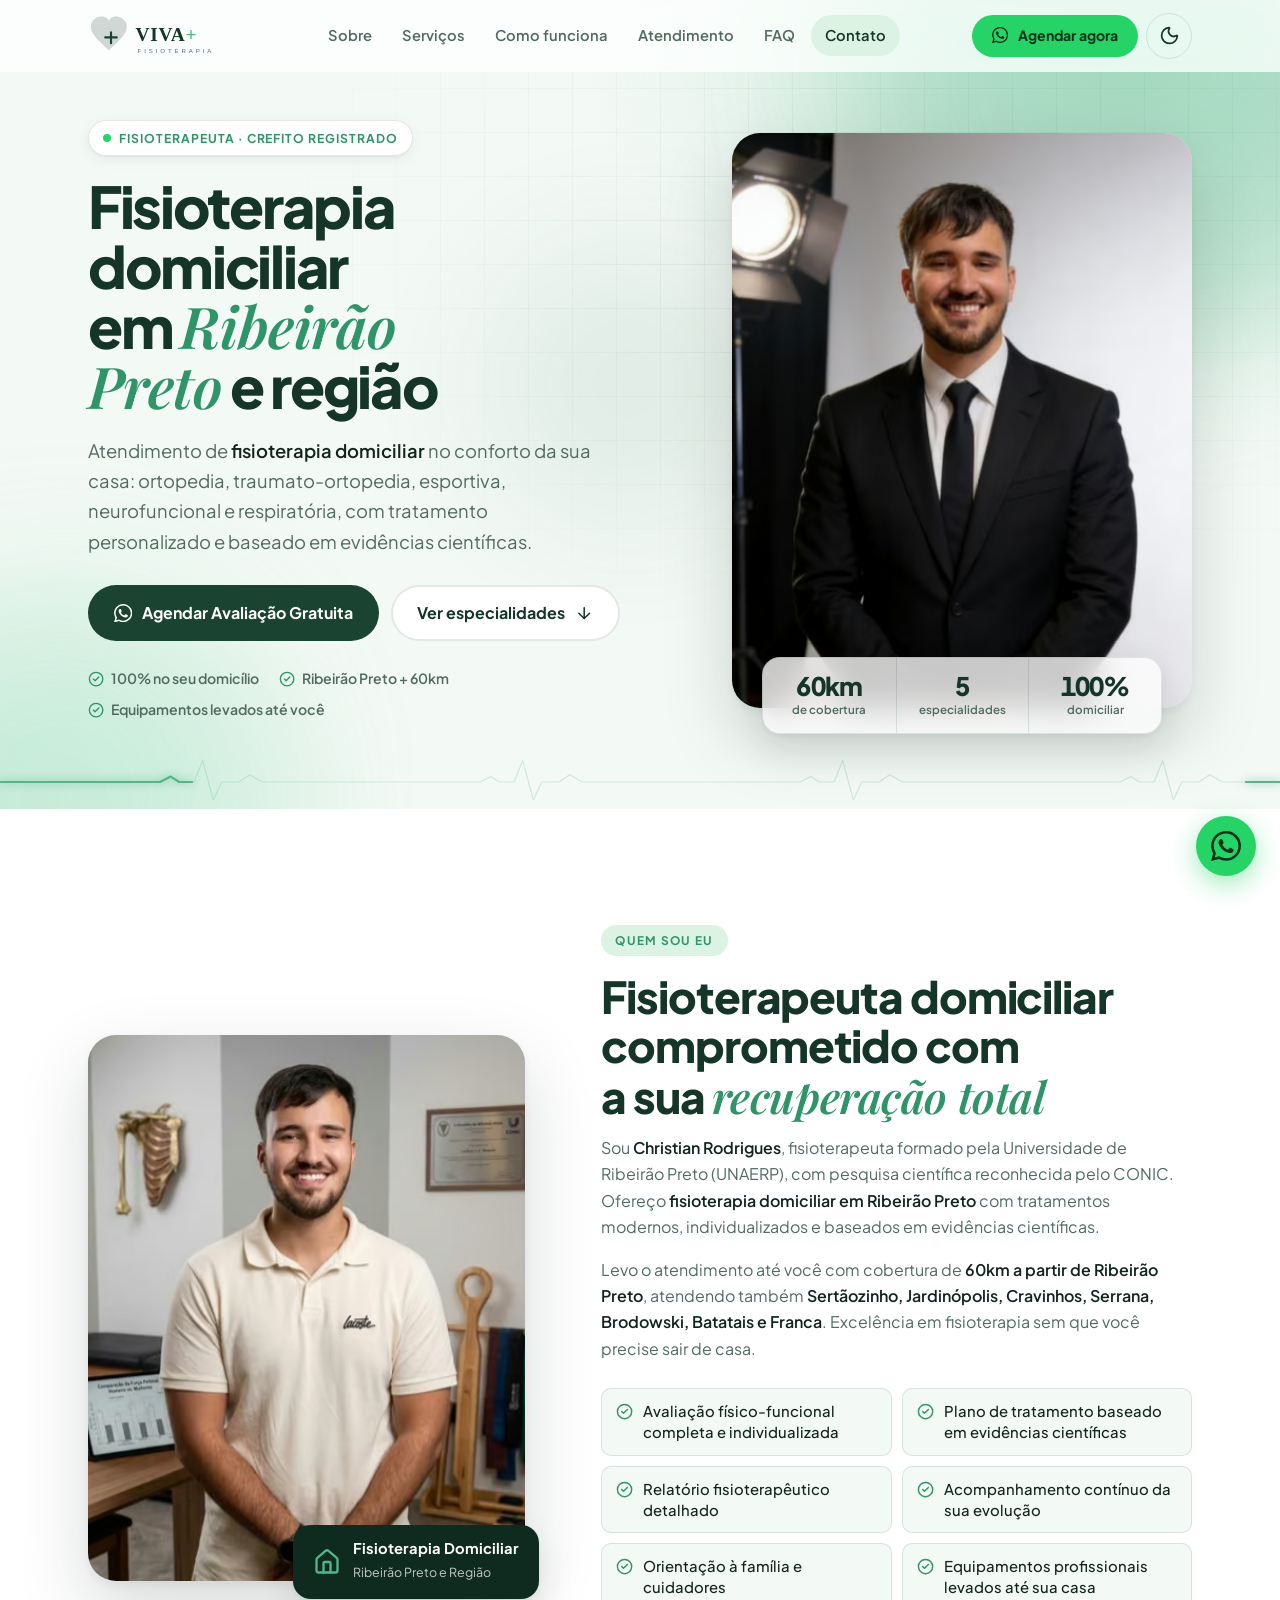
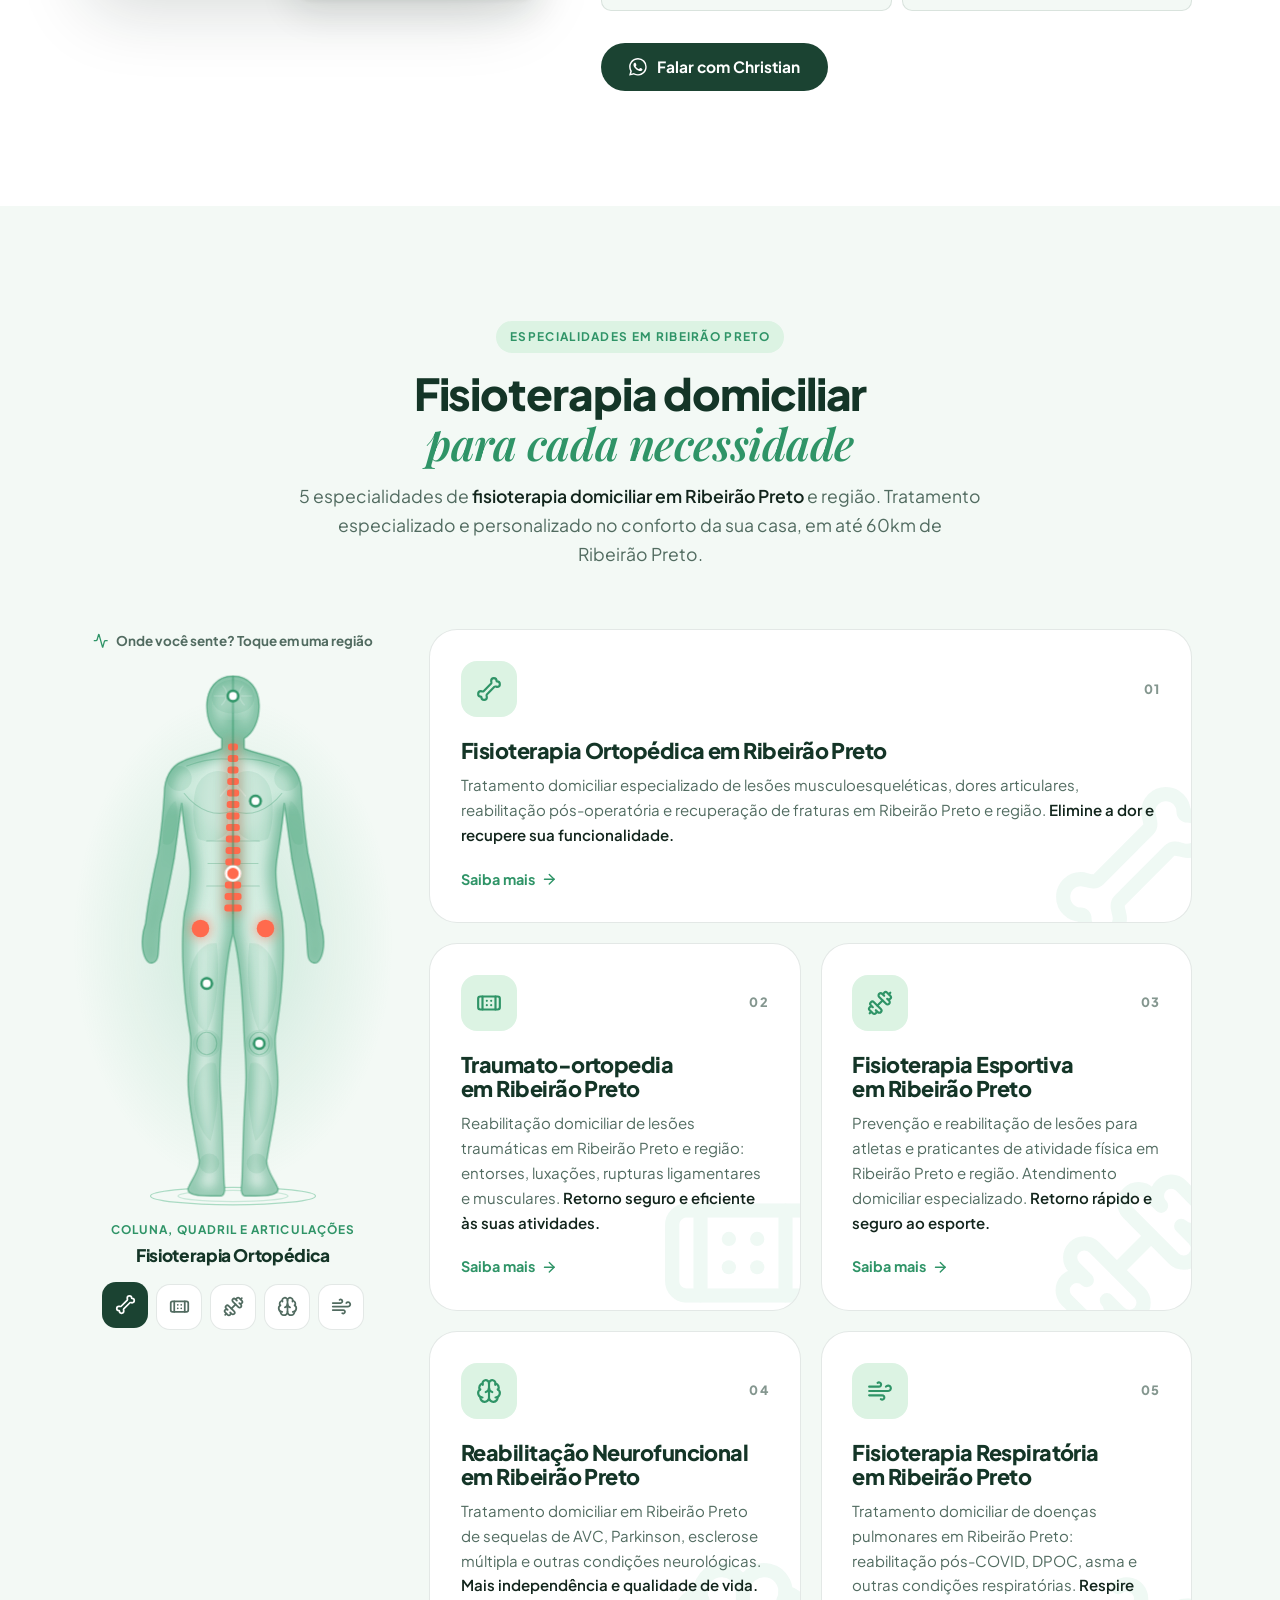
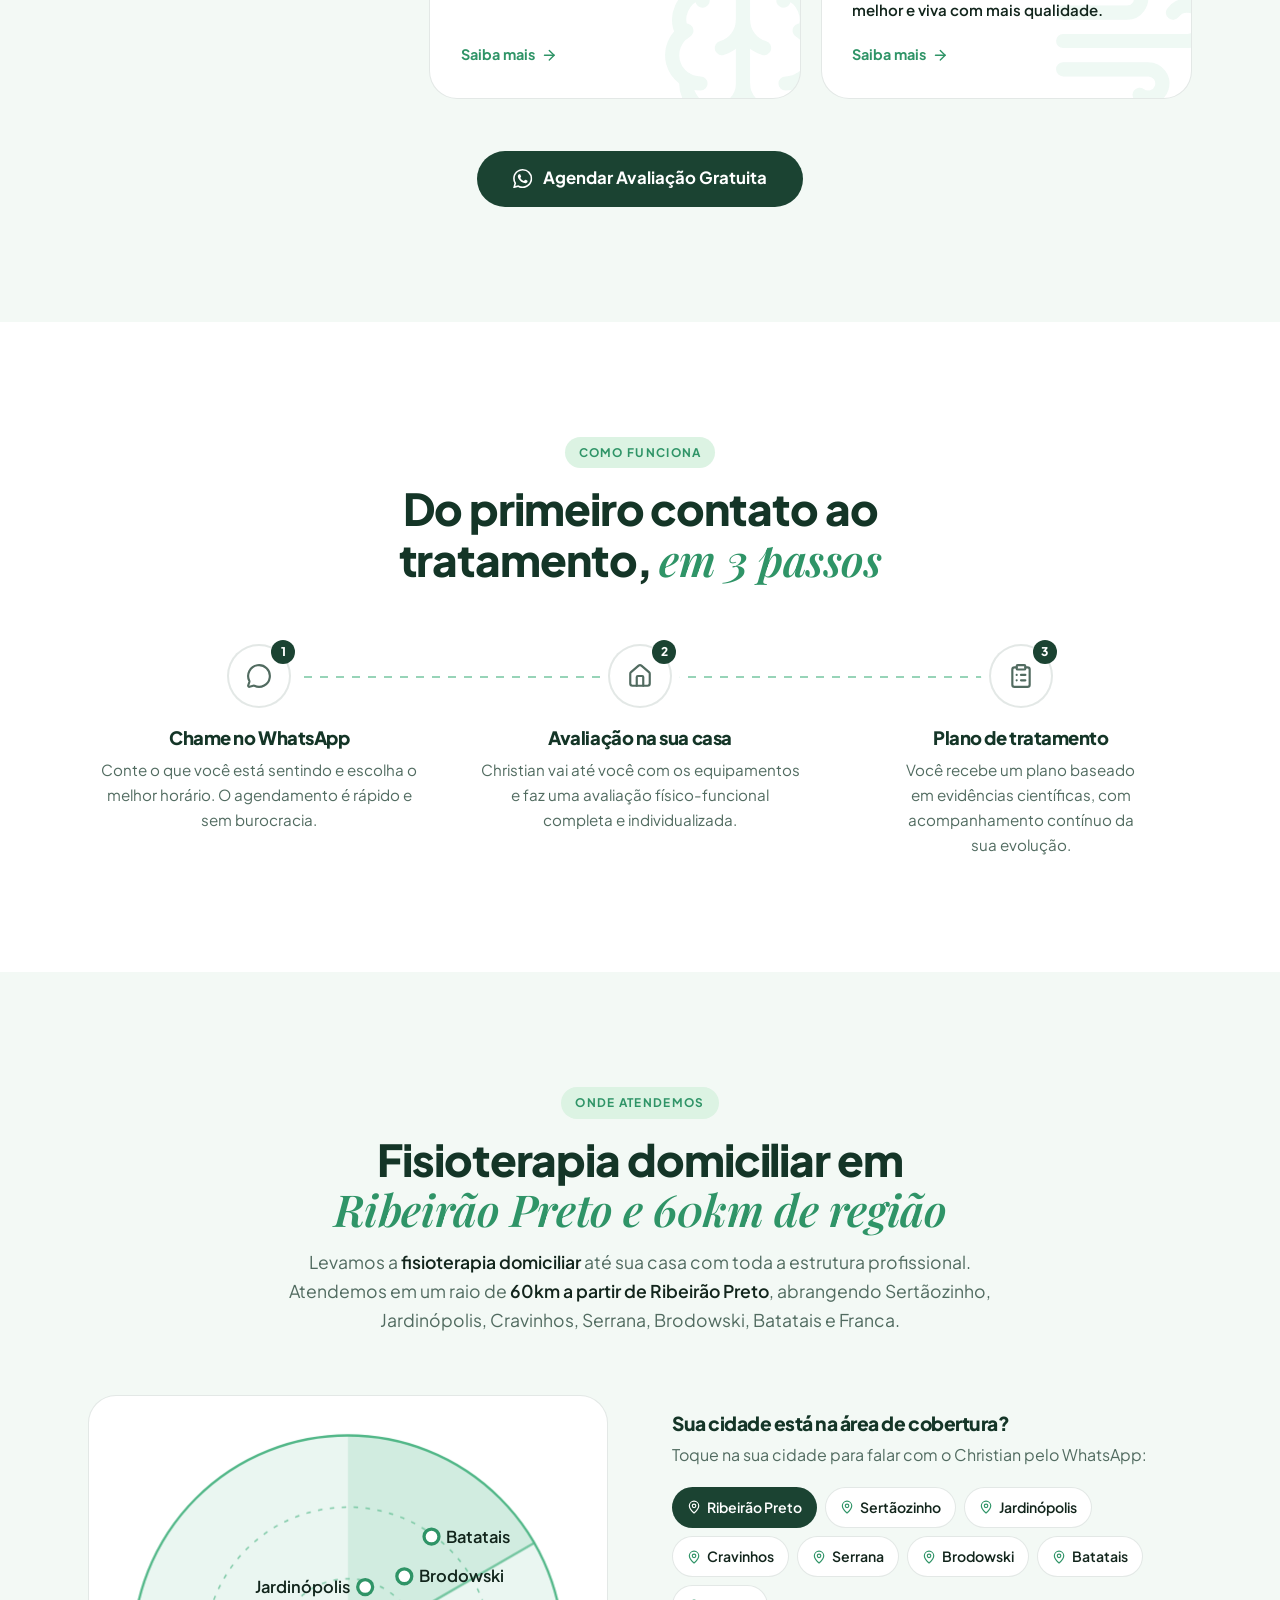
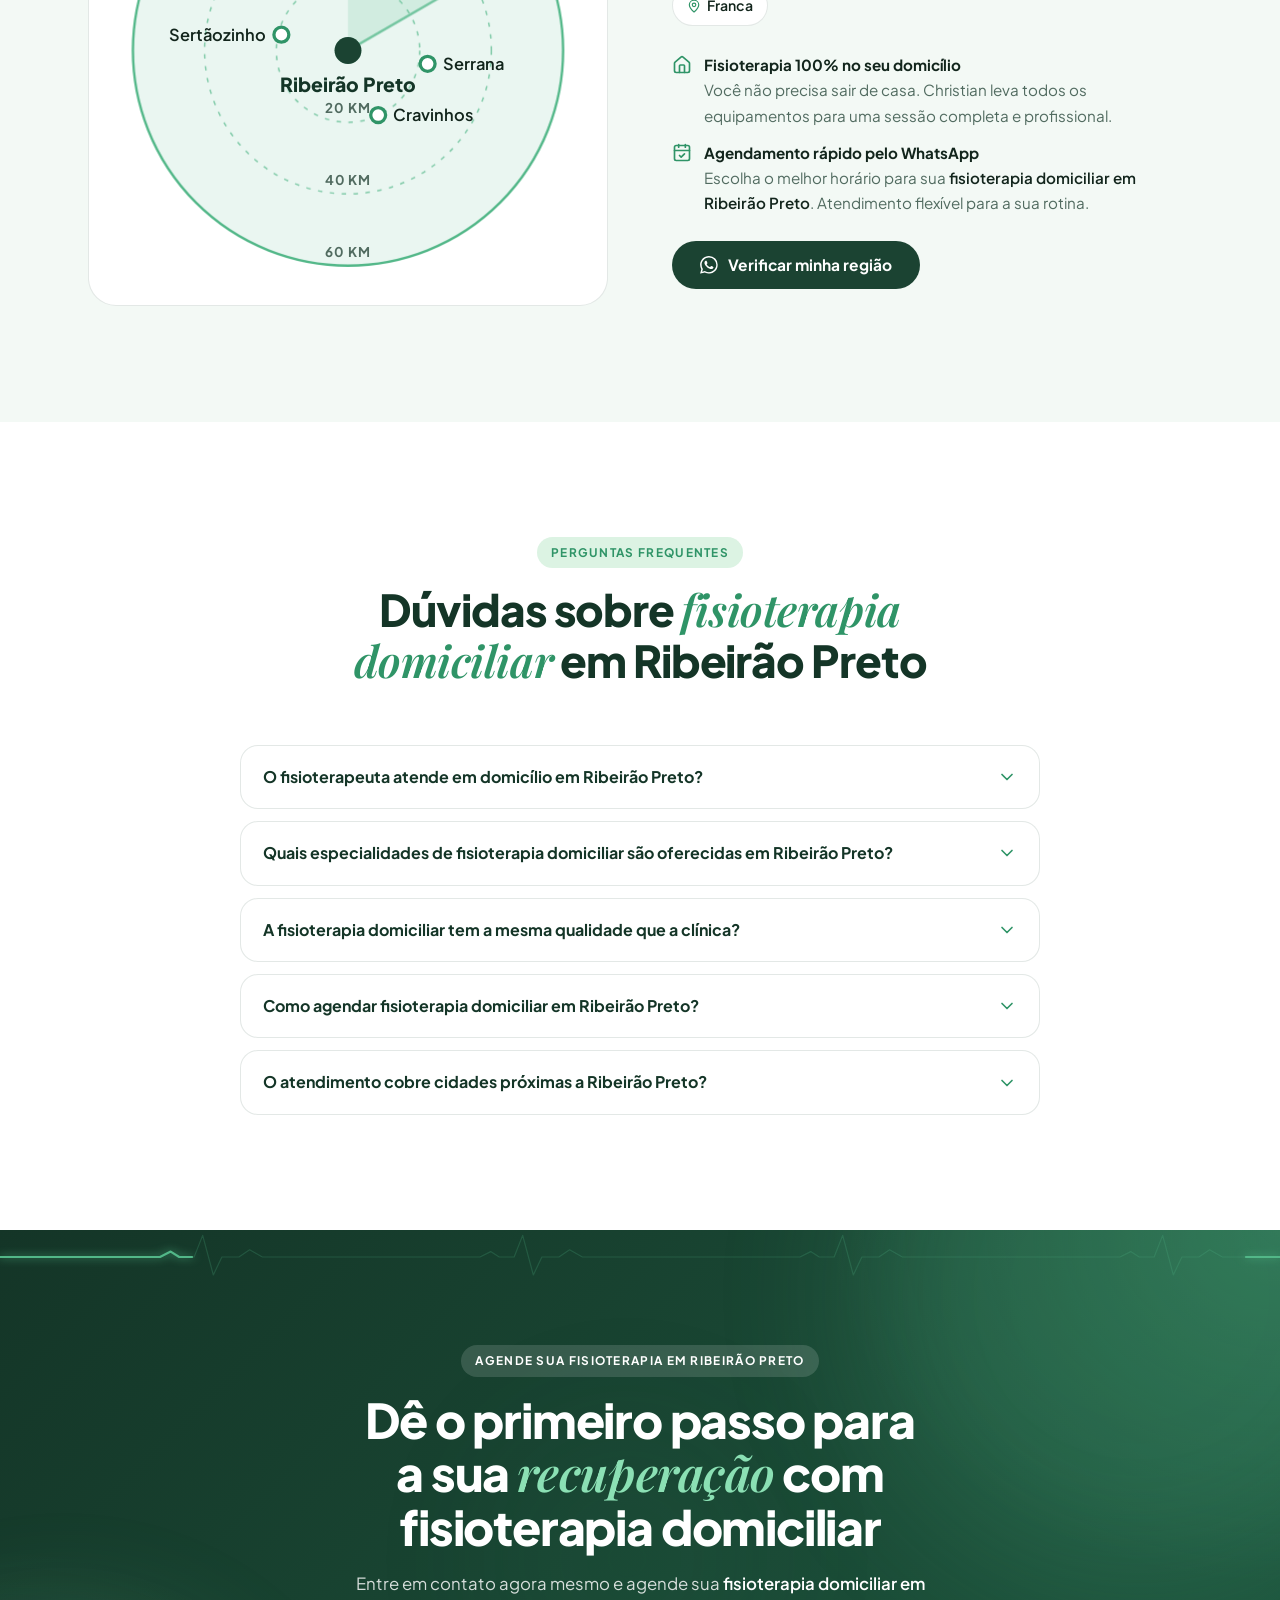
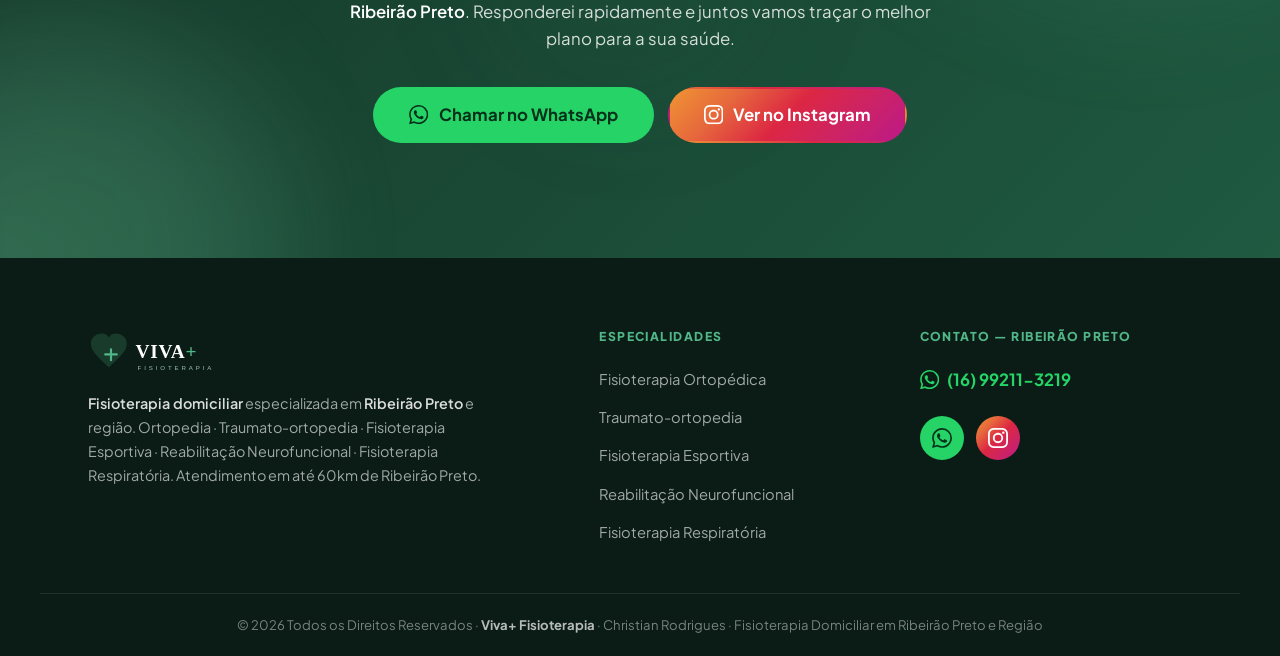
==== commit 41aff1a4: "Adiciona corpo humano interativo, efeitos 3D e animações - Corpo humano em SVG na seção de especiali" ====
--- a/index.html
+++ b/index.html
@@ -272,6 +272,7 @@
 
 <!-- ══ HERO ══ -->
 <section class="hero" id="home" aria-label="Fisioterapia domiciliar em Ribeirão Preto — Christian Rodrigues">
+  <div class="aurora" aria-hidden="true"><i></i><i></i><i></i></div>
   <div class="c hero-grid">
     <div data-a="l">
       <p class="hero-tag"><i aria-hidden="true"></i> Fisioterapeuta · CREFITO Registrado</p>
@@ -294,7 +295,7 @@
       </ul>
     </div>
 
-    <div class="hero-media" data-a="r">
+    <div class="hero-media" data-a="r" data-tilt>
       <div class="hero-frame">
         <picture>
           <source type="image/avif" srcset="img/christian-formal-480.avif 480w, img/christian-formal-800.avif 800w, img/christian-formal-1200.avif 1200w" sizes="(max-width: 859px) 400px, 460px">
@@ -310,13 +311,14 @@
       </div>
     </div>
   </div>
+  <svg class="ecg" viewBox="0 0 1200 60" preserveAspectRatio="none" aria-hidden="true"><path class="ecg-base" d="M0 30H150l10 -6l8 6h14l8 -24l10 44l8 -20h16l10 -8l12 8H450l10 -6l8 6h14l8 -24l10 44l8 -20h16l10 -8l12 8H750l10 -6l8 6h14l8 -24l10 44l8 -20h16l10 -8l12 8H1050l10 -6l8 6h14l8 -24l10 44l8 -20h16l10 -8l12 8H1200"/><path class="ecg-run" d="M0 30H150l10 -6l8 6h14l8 -24l10 44l8 -20h16l10 -8l12 8H450l10 -6l8 6h14l8 -24l10 44l8 -20h16l10 -8l12 8H750l10 -6l8 6h14l8 -24l10 44l8 -20h16l10 -8l12 8H1050l10 -6l8 6h14l8 -24l10 44l8 -20h16l10 -8l12 8H1200" pathLength="1000"/></svg>
 </section>
 
 <!-- ══ SOBRE ══ -->
 <section class="sec" id="sobre" aria-labelledby="sobre-title">
   <div class="c about-grid">
     <div class="about-vis" data-a="l">
-      <div class="about-img">
+      <div class="about-img" data-tilt>
         <picture>
           <source type="image/avif" srcset="img/christian-clinica-460.avif">
           <source type="image/webp" srcset="img/christian-clinica-460.webp">
@@ -371,10 +373,46 @@
       </p>
     </header>
 
-    <div class="svc-grid">
-      <article class="svc-card" data-a style="--d:0">
+    <div class="svc-wrap" id="svc-wrap">
+      <aside class="svc-fig" data-a aria-label="Corpo humano interativo: escolha a região para ver a especialidade">
+        <p class="fig-kicker"><svg class="ic" aria-hidden="true"><use href="img/icons.svg#activity"/></svg> Onde você sente? Toque em uma região</p>
+        <div class="fig fig--live" data-fig>
+      <div class="fig-stage">
+        <svg class="fig-svg" viewBox="0 0 200 432" aria-hidden="true">
+          <defs>
+            <linearGradient id="fg-skin" x1="0" y1="0" x2="0" y2="1"><stop offset="0" class="fs-1"/><stop offset=".55" class="fs-2"/><stop offset="1" class="fs-3"/></linearGradient>
+            <linearGradient id="fg-scan" x1="0" y1="0" x2="0" y2="1"><stop offset="0" class="sc-0"/><stop offset="1" class="sc-1"/></linearGradient>
+            <filter id="fg-blur" x="-20%" y="-10%" width="140%" height="120%"><feGaussianBlur stdDeviation="5"/></filter>
+            <path id="fg-half" d="M100 8C113 8 121 18 121 32C121 44 116 54 109 58L109 66C118 70 132 72 140 76C150 80 155 90 155 102C156 120 158 136 160 150C164 168 168 188 170 206C173 214 174 226 170 234C167 240 161 238 160 232C159 224 159 214 158 206C154 190 150 170 147 154C145 140 143 124 141 110C140 126 137 142 135 156C133 170 136 184 139 198C142 222 140 262 134 296C133 306 136 318 136 332C136 352 130 376 127 396C127 404 134 412 136 418C137 423 128 424 118 424L110 424C107 424 106 420 107 414C108 392 108 366 110 340C111 326 110 312 109 300C108 270 106 236 100 214Z"/>
+            <clipPath id="fg-clip"><use href="#fg-half"/><use href="#fg-half" transform="matrix(-1 0 0 1 200 0)"/></clipPath>
+          </defs>
+          <ellipse class="b-floor" cx="100" cy="424" rx="66" ry="7"/>
+          <ellipse class="b-floor b-floor--2" cx="100" cy="424" rx="44" ry="4.5"/>
+          <g class="b-skin"><use href="#fg-half"/><use href="#fg-half" transform="matrix(-1 0 0 1 200 0)"/></g>
+          <g clip-path="url(#fg-clip)">
+            <g class="b-shade"><use href="#fg-half"/><use href="#fg-half" transform="matrix(-1 0 0 1 200 0)"/></g>
+            <ellipse class="b-hi" cx="100" cy="104" rx="26" ry="34"/><ellipse class="b-hi" cx="100" cy="26" rx="12" ry="14"/><path d="M122 226C128 250 128 276 122 292" class="b-hi-l"/><path d="M122 226C128 250 128 276 122 292" transform="matrix(-1 0 0 1 200 0)" class="b-hi-l"/>
+            <g class="b-line"><path d="M100 75C112 73 124 75 137 80"/><path d="M100 75C112 73 124 75 137 80" transform="matrix(-1 0 0 1 200 0)"/><path d="M101 116C113 121 128 116 139 102"/><path d="M101 116C113 121 128 116 139 102" transform="matrix(-1 0 0 1 200 0)"/><path d="M100 120V198"/><path d="M103 140H121"/><path d="M103 140H121" transform="matrix(-1 0 0 1 200 0)"/><path d="M103 158H120"/><path d="M103 158H120" transform="matrix(-1 0 0 1 200 0)"/><path d="M103 176H121"/><path d="M103 176H121" transform="matrix(-1 0 0 1 200 0)"/><ellipse cx="121" cy="302" rx="8" ry="9"/><ellipse cx="79" cy="302" rx="8" ry="9"/></g>
+            <g class="b-reg" data-spec="neuro"><path d="M100 11C110 11 117 17 117 25C117 33 110 38 100 38C90 38 83 33 83 25C83 17 90 11 100 11Z"/><path class="b-reg-l" d="M100 12V37M92 16C96 20 96 26 91 31M108 16C104 20 104 26 109 31M85 24H93M107 24H115"/></g>
+            <g class="b-reg" data-spec="resp"><path d="M104 86C112 81 126 85 130 99C133 113 132 128 128 138C120 143 108 139 104 132Z"/><path d="M104 86C112 81 126 85 130 99C133 113 132 128 128 138C120 143 108 139 104 132Z" transform="matrix(-1 0 0 1 200 0)"/><path class="b-reg-l" d="M100 70V92M100 92L110 104M100 92L90 104"/></g>
+            <g class="b-reg on" data-spec="orto"><rect x="96.0" y="62.0" width="8.0" height="5.6" rx="2.2"/><rect x="95.8" y="71.2" width="8.4" height="5.6" rx="2.2"/><rect x="95.6" y="80.4" width="8.8" height="5.6" rx="2.2"/><rect x="95.4" y="89.6" width="9.3" height="5.6" rx="2.2"/><rect x="95.2" y="98.8" width="9.7" height="5.6" rx="2.2"/><rect x="95.0" y="108.0" width="10.1" height="5.6" rx="2.2"/><rect x="94.7" y="117.2" width="10.5" height="5.6" rx="2.2"/><rect x="94.5" y="126.4" width="10.9" height="5.6" rx="2.2"/><rect x="94.3" y="135.6" width="11.4" height="5.6" rx="2.2"/><rect x="94.1" y="144.8" width="11.8" height="5.6" rx="2.2"/><rect x="93.9" y="154.0" width="12.2" height="5.6" rx="2.2"/><rect x="93.7" y="163.2" width="12.6" height="5.6" rx="2.2"/><rect x="93.5" y="172.4" width="13.0" height="5.6" rx="2.2"/><rect x="93.3" y="181.6" width="13.5" height="5.6" rx="2.2"/><rect x="93.1" y="190.8" width="13.9" height="5.6" rx="2.2"/><circle cx="126" cy="210" r="7"/><circle cx="74" cy="210" r="7"/></g>
+            <g class="b-reg" data-spec="trauma"><circle cx="121" cy="302" r="11"/><circle cx="79" cy="302" r="11"/><circle cx="119" cy="398" r="8"/><circle cx="81" cy="398" r="8"/><circle cx="143" cy="90" r="10"/><circle cx="57" cy="90" r="10"/></g>
+            <g class="b-reg" data-spec="esporte"><path d="M113 222C127 220 137 238 135 262C133 280 127 292 121 292C114 280 110 250 113 222Z"/><path d="M113 222C127 220 137 238 135 262C133 280 127 292 121 292C114 280 110 250 113 222Z" transform="matrix(-1 0 0 1 200 0)"/><path d="M114 318C124 314 133 330 131 350C129 366 123 376 118 380C113 362 110 336 114 318Z"/><path d="M114 318C124 314 133 330 131 350C129 366 123 376 118 380C113 362 110 336 114 318Z" transform="matrix(-1 0 0 1 200 0)"/><path d="M146 108C153 112 157 128 156 142C151 145 147 141 146 134C144 124 144 114 146 108Z"/><path d="M146 108C153 112 157 128 156 142C151 145 147 141 146 134C144 124 144 114 146 108Z" transform="matrix(-1 0 0 1 200 0)"/></g>
+            <rect class="b-scan" x="20" y="-70" width="160" height="70" fill="url(#fg-scan)"/>
+          </g>
+          <g class="b-edge"><use href="#fg-half"/><use href="#fg-half" transform="matrix(-1 0 0 1 200 0)"/></g>
+          <g class="b-dot" data-spec="neuro" style="--i:0"><circle class="b-hit" cx="100" cy="24" r="17"/><circle class="b-ping" cx="100" cy="24" r="5"/><circle class="b-core" cx="100" cy="24" r="4.2"/></g><g class="b-dot" data-spec="resp" style="--i:1"><circle class="b-hit" cx="118" cy="108" r="17"/><circle class="b-ping" cx="118" cy="108" r="5"/><circle class="b-core" cx="118" cy="108" r="4.2"/></g><g class="b-dot on" data-spec="orto" style="--i:2"><circle class="b-hit" cx="100" cy="166" r="17"/><circle class="b-ping" cx="100" cy="166" r="5"/><circle class="b-core" cx="100" cy="166" r="4.2"/></g><g class="b-dot" data-spec="trauma" style="--i:3"><circle class="b-hit" cx="121" cy="302" r="17"/><circle class="b-ping" cx="121" cy="302" r="5"/><circle class="b-core" cx="121" cy="302" r="4.2"/></g><g class="b-dot" data-spec="esporte" style="--i:4"><circle class="b-hit" cx="79" cy="254" r="17"/><circle class="b-ping" cx="79" cy="254" r="5"/><circle class="b-core" cx="79" cy="254" r="4.2"/></g>
+        </svg>
+      </div>
+      <p class="fig-info" aria-live="polite"><span class="fig-region">Coluna, quadril e articulações</span><strong class="fig-name">Fisioterapia Ortopédica</strong></p>
+      <div class="fig-tabs" role="group" aria-label="Escolha a região do corpo"><button type="button" class="fig-tab on" data-spec="orto" data-name="Fisioterapia Ortopédica" data-region="Coluna, quadril e articulações" aria-label="Fisioterapia Ortopédica: Coluna, quadril e articulações" aria-pressed="true"><svg class="ic" aria-hidden="true"><use href="img/icons.svg#bone"/></svg></button><button type="button" class="fig-tab" data-spec="trauma" data-name="Traumato-ortopedia" data-region="Joelho, tornozelo e ombro" aria-label="Traumato-ortopedia: Joelho, tornozelo e ombro" aria-pressed="false"><svg class="ic" aria-hidden="true"><use href="img/icons.svg#bandage"/></svg></button><button type="button" class="fig-tab" data-spec="esporte" data-name="Fisioterapia Esportiva" data-region="Músculos e tendões" aria-label="Fisioterapia Esportiva: Músculos e tendões" aria-pressed="false"><svg class="ic" aria-hidden="true"><use href="img/icons.svg#dumbbell"/></svg></button><button type="button" class="fig-tab" data-spec="neuro" data-name="Reabilitação Neurofuncional" data-region="Cérebro e sistema nervoso" aria-label="Reabilitação Neurofuncional: Cérebro e sistema nervoso" aria-pressed="false"><svg class="ic" aria-hidden="true"><use href="img/icons.svg#brain"/></svg></button><button type="button" class="fig-tab" data-spec="resp" data-name="Fisioterapia Respiratória" data-region="Pulmões e respiração" aria-label="Fisioterapia Respiratória: Pulmões e respiração" aria-pressed="false"><svg class="ic" aria-hidden="true"><use href="img/icons.svg#wind"/></svg></button></div>
+    </div>
+      </aside>
+      <div class="svc-main">
+        <div class="svc-grid">
+      <article class="svc-card" data-a data-tilt data-spec="orto" style="--d:0">
         <div class="svc-top">
-          <div class="svc-ico"><svg class="ic" aria-hidden="true"><use href="img/icons.svg#bone"/></svg></div>
+          <div class="svc-ico" data-ic="bone"><svg class="ic" aria-hidden="true"><use href="img/icons.svg#bone"/></svg></div>
           <span class="svc-num" aria-hidden="true">01</span>
         </div>
         <h3>Fisioterapia Ortopédica em Ribeirão Preto</h3>
@@ -382,9 +420,9 @@
         <a href="ortopedia.html" class="svc-lnk" aria-label="Saiba mais sobre Fisioterapia Ortopédica domiciliar em Ribeirão Preto">Saiba mais <svg class="ic" aria-hidden="true"><use href="img/icons.svg#arrow-right"/></svg></a>
         <svg class="svc-bg" aria-hidden="true"><use href="img/icons.svg#bone"/></svg>
       </article>
-      <article class="svc-card" data-a style="--d:1">
+      <article class="svc-card" data-a data-tilt data-spec="trauma" style="--d:1">
         <div class="svc-top">
-          <div class="svc-ico"><svg class="ic" aria-hidden="true"><use href="img/icons.svg#bandage"/></svg></div>
+          <div class="svc-ico" data-ic="bandage"><svg class="ic" aria-hidden="true"><use href="img/icons.svg#bandage"/></svg></div>
           <span class="svc-num" aria-hidden="true">02</span>
         </div>
         <h3>Traumato-ortopedia em Ribeirão Preto</h3>
@@ -392,9 +430,9 @@
         <a href="traumatortopedia.html" class="svc-lnk" aria-label="Saiba mais sobre Traumato-ortopedia domiciliar em Ribeirão Preto">Saiba mais <svg class="ic" aria-hidden="true"><use href="img/icons.svg#arrow-right"/></svg></a>
         <svg class="svc-bg" aria-hidden="true"><use href="img/icons.svg#bandage"/></svg>
       </article>
-      <article class="svc-card" data-a style="--d:2">
+      <article class="svc-card" data-a data-tilt data-spec="esporte" style="--d:2">
         <div class="svc-top">
-          <div class="svc-ico"><svg class="ic" aria-hidden="true"><use href="img/icons.svg#dumbbell"/></svg></div>
+          <div class="svc-ico" data-ic="dumbbell"><svg class="ic" aria-hidden="true"><use href="img/icons.svg#dumbbell"/></svg></div>
           <span class="svc-num" aria-hidden="true">03</span>
         </div>
         <h3>Fisioterapia Esportiva em Ribeirão Preto</h3>
@@ -402,9 +440,9 @@
         <a href="fisioterapia-esportiva.html" class="svc-lnk" aria-label="Saiba mais sobre Fisioterapia Esportiva domiciliar em Ribeirão Preto">Saiba mais <svg class="ic" aria-hidden="true"><use href="img/icons.svg#arrow-right"/></svg></a>
         <svg class="svc-bg" aria-hidden="true"><use href="img/icons.svg#dumbbell"/></svg>
       </article>
-      <article class="svc-card" data-a style="--d:3">
+      <article class="svc-card" data-a data-tilt data-spec="neuro" style="--d:3">
         <div class="svc-top">
-          <div class="svc-ico"><svg class="ic" aria-hidden="true"><use href="img/icons.svg#brain"/></svg></div>
+          <div class="svc-ico" data-ic="brain"><svg class="ic" aria-hidden="true"><use href="img/icons.svg#brain"/></svg></div>
           <span class="svc-num" aria-hidden="true">04</span>
         </div>
         <h3>Reabilitação Neurofuncional em Ribeirão Preto</h3>
@@ -412,9 +450,9 @@
         <a href="reabilitacao-neurofuncional.html" class="svc-lnk" aria-label="Saiba mais sobre Reabilitação Neurofuncional domiciliar em Ribeirão Preto">Saiba mais <svg class="ic" aria-hidden="true"><use href="img/icons.svg#arrow-right"/></svg></a>
         <svg class="svc-bg" aria-hidden="true"><use href="img/icons.svg#brain"/></svg>
       </article>
-      <article class="svc-card" data-a style="--d:4">
+      <article class="svc-card" data-a data-tilt data-spec="resp" style="--d:4">
         <div class="svc-top">
-          <div class="svc-ico"><svg class="ic" aria-hidden="true"><use href="img/icons.svg#wind"/></svg></div>
+          <div class="svc-ico" data-ic="wind"><svg class="ic" aria-hidden="true"><use href="img/icons.svg#wind"/></svg></div>
           <span class="svc-num" aria-hidden="true">05</span>
         </div>
         <h3>Fisioterapia Respiratória em Ribeirão Preto</h3>
@@ -422,8 +460,10 @@
         <a href="fisioterapia-respiratoria.html" class="svc-lnk" aria-label="Saiba mais sobre Fisioterapia Respiratória domiciliar em Ribeirão Preto">Saiba mais <svg class="ic" aria-hidden="true"><use href="img/icons.svg#arrow-right"/></svg></a>
         <svg class="svc-bg" aria-hidden="true"><use href="img/icons.svg#wind"/></svg>
       </article>
-    </div>
-    <p class="svc-hint" aria-hidden="true">Deslize para ver todas <svg class="ic" aria-hidden="true"><use href="img/icons.svg#arrow-right"/></svg></p>
+        </div>
+        <p class="svc-hint" aria-hidden="true">Deslize para ver todas <svg class="ic" aria-hidden="true"><use href="img/icons.svg#arrow-right"/></svg></p>
+      </div>
+    </div>
 
     <div class="svc-cta" data-a>
       <a href="https://wa.me/5516992113219?text=Ol%C3%A1%20Christian%21%20Gostaria%20de%20agendar%20uma%20avalia%C3%A7%C3%A3o%20de%20fisioterapia%20domiciliar%20em%20Ribeir%C3%A3o%20Preto." class="btn btn-p btn-lg" target="_blank" rel="noopener noreferrer" aria-label="Agendar avaliação de fisioterapia domiciliar em Ribeirão Preto">
@@ -479,15 +519,16 @@
         <circle class="m-ring m-ring--out" cx="175" cy="235" r="144"/>
         <circle class="m-ring" cx="175" cy="235" r="96"/>
         <circle class="m-ring" cx="175" cy="235" r="48"/>
+        <g class="m-sweep"><path d="M175 235L175 91A144 144 0 0 1 299.7 163Z"/><path class="m-sweep-edge" d="M175 235L299.7 163"/></g>
         <text class="m-km" x="175" y="277" text-anchor="middle">20 KM</text>
         <text class="m-km" x="175" y="325" text-anchor="middle">40 KM</text>
         <text class="m-km" x="175" y="373" text-anchor="middle">60 KM</text>
-        <g class="m-city" data-city="sertaozinho"><circle cx="130.4" cy="224.4" r="5"/><text x="120.4" y="228.4" text-anchor="end">Sertãozinho</text></g>
-        <g class="m-city" data-city="jardinopolis"><circle cx="186.5" cy="192.5" r="5"/><text x="176.5" y="196.5" text-anchor="end">Jardinópolis</text></g>
-        <g class="m-city" data-city="cravinhos"><circle cx="195.2" cy="278.2" r="5"/><text x="205.2" y="282.2" text-anchor="start">Cravinhos</text></g>
-        <g class="m-city" data-city="serrana"><circle cx="228.3" cy="243.9" r="5"/><text x="238.3" y="247.9" text-anchor="start">Serrana</text></g>
-        <g class="m-city" data-city="brodowski"><circle cx="212.7" cy="185.3" r="5"/><text x="222.7" y="189.3" text-anchor="start">Brodowski</text></g>
-        <g class="m-city" data-city="batatais"><circle cx="230.9" cy="158.7" r="5"/><text x="240.9" y="162.7" text-anchor="start">Batatais</text></g>
+        <g class="m-city" data-city="sertaozinho" style="--i:0"><circle cx="130.4" cy="224.4" r="5"/><text x="120.4" y="228.4" text-anchor="end">Sertãozinho</text></g>
+        <g class="m-city" data-city="jardinopolis" style="--i:1"><circle cx="186.5" cy="192.5" r="5"/><text x="176.5" y="196.5" text-anchor="end">Jardinópolis</text></g>
+        <g class="m-city" data-city="cravinhos" style="--i:2"><circle cx="195.2" cy="278.2" r="5"/><text x="205.2" y="282.2" text-anchor="start">Cravinhos</text></g>
+        <g class="m-city" data-city="serrana" style="--i:3"><circle cx="228.3" cy="243.9" r="5"/><text x="238.3" y="247.9" text-anchor="start">Serrana</text></g>
+        <g class="m-city" data-city="brodowski" style="--i:4"><circle cx="212.7" cy="185.3" r="5"/><text x="222.7" y="189.3" text-anchor="start">Brodowski</text></g>
+        <g class="m-city" data-city="batatais" style="--i:5"><circle cx="230.9" cy="158.7" r="5"/><text x="240.9" y="162.7" text-anchor="start">Batatais</text></g>
         <g class="m-home"><circle class="m-pulse" cx="175" cy="235" r="9"/><circle class="m-core" cx="175" cy="235" r="9"/><text x="175" y="263" text-anchor="middle">Ribeirão Preto</text></g>
         </svg>
       </div>
@@ -551,6 +592,8 @@
 
 <!-- ══ CONTATO ══ -->
 <section class="cta-sec" id="contato" aria-labelledby="cta-title">
+  <div class="aurora" aria-hidden="true"><i></i><i></i><i></i></div>
+  <svg class="ecg" viewBox="0 0 1200 60" preserveAspectRatio="none" aria-hidden="true"><path class="ecg-base" d="M0 30H150l10 -6l8 6h14l8 -24l10 44l8 -20h16l10 -8l12 8H450l10 -6l8 6h14l8 -24l10 44l8 -20h16l10 -8l12 8H750l10 -6l8 6h14l8 -24l10 44l8 -20h16l10 -8l12 8H1050l10 -6l8 6h14l8 -24l10 44l8 -20h16l10 -8l12 8H1200"/><path class="ecg-run" d="M0 30H150l10 -6l8 6h14l8 -24l10 44l8 -20h16l10 -8l12 8H450l10 -6l8 6h14l8 -24l10 44l8 -20h16l10 -8l12 8H750l10 -6l8 6h14l8 -24l10 44l8 -20h16l10 -8l12 8H1050l10 -6l8 6h14l8 -24l10 44l8 -20h16l10 -8l12 8H1200" pathLength="1000"/></svg>
   <div class="c cta-inner" data-a>
     <span class="tag">Agende sua fisioterapia em Ribeirão Preto</span>
     <h2 class="cta-title" id="cta-title">Dê o primeiro passo para a sua <em>recuperação</em> com fisioterapia domiciliar</h2>
--- a/css/site.css
+++ b/css/site.css
@@ -479,3 +479,203 @@
   .js [data-a]{opacity:1;transform:none}
   @view-transition{navigation:none}
 }
+
+/* ============================================================
+   CORPO HUMANO INTERATIVO
+============================================================ */
+.fig{--pain:#ff6a4d;--fig-glow:color-mix(in srgb,var(--pain) 75%,transparent);display:grid;justify-items:center;gap:14px;text-align:center}
+.fig-stage{position:relative;width:min(100%,250px)}
+.fig-stage::before{content:'';position:absolute;inset:6% -14% 4%;z-index:-1;border-radius:50%;background:radial-gradient(closest-side,color-mix(in srgb,var(--mint) 24%,transparent),transparent);animation:figaura 5s ease-in-out infinite alternate}
+@keyframes figaura{to{transform:scale(1.08);opacity:.7}}
+.fig-svg{width:100%;height:auto;overflow:visible}
+.fs-1{stop-color:color-mix(in srgb,var(--mint) 34%,var(--card))}
+.fs-2{stop-color:color-mix(in srgb,var(--mint) 22%,var(--card))}
+.fs-3{stop-color:color-mix(in srgb,var(--mint) 12%,var(--card))}
+.b-shade{fill:none;stroke:var(--accent);stroke-width:13;opacity:.5;filter:url(#fg-blur)}
+.b-hi{fill:#fff;opacity:.34;filter:url(#fg-blur)}
+.b-hi-l{fill:none;stroke:#fff;stroke-width:7;stroke-linecap:round;opacity:.3;filter:url(#fg-blur)}
+.sc-0{stop-color:var(--mint);stop-opacity:0}
+.sc-1{stop-color:var(--mint);stop-opacity:.3}
+.b-skin{fill:url(#fg-skin)}
+.b-edge{fill:none;stroke:var(--accent);stroke-width:1.1;stroke-linejoin:round;opacity:.55}
+.b-floor{fill:none;stroke:var(--mint);stroke-width:1;opacity:.45}
+.b-floor--2{opacity:.25}
+.b-line{fill:none;stroke:var(--accent);stroke-width:.9;stroke-linecap:round;opacity:.28}
+.b-reg{fill:var(--accent);opacity:.1;transition:opacity .45s var(--ease)}
+.b-reg-l{fill:none;stroke:#fff;stroke-width:1.1;stroke-linecap:round;opacity:.7}
+.b-reg.on{opacity:1;fill:var(--pain);filter:drop-shadow(0 0 5px var(--fig-glow));animation:regpulse 1.5s ease-in-out infinite}
+@keyframes regpulse{0%,100%{opacity:1;filter:drop-shadow(0 0 3px var(--fig-glow))}50%{opacity:.62;filter:drop-shadow(0 0 11px var(--fig-glow))}}
+.b-scan{animation:scan 5.5s linear infinite}
+@keyframes scan{to{transform:translateY(520px)}}
+.b-dot{cursor:pointer}
+.b-hit{fill:transparent}
+.b-core{fill:var(--card);stroke:var(--accent);stroke-width:2;transition:r .25s var(--ease),fill .25s}
+.b-ping{fill:var(--mint);transform-box:fill-box;transform-origin:center;animation:dotping 2.4s var(--ease) infinite;animation-delay:calc(var(--i) * .45s)}
+@keyframes dotping{from{transform:scale(.8);opacity:.75}to{transform:scale(3.6);opacity:0}}
+.b-dot.on .b-core{r:5.6;fill:var(--pain);stroke:#fff}
+.b-dot.on .b-ping{fill:var(--pain)}
+.b-dot.on .b-ping{animation-duration:1.2s;animation-delay:0s}
+.fig:not(.fig--live) .b-dot{cursor:default}
+.fig:not(.fig--live) .b-dot:not(.on){display:none}
+.fig-info{display:grid;gap:2px;min-height:3.1em}
+.fig-region{font-size:.74rem;font-weight:700;letter-spacing:.09em;text-transform:uppercase;color:var(--accent)}
+.fig-name{font-size:1.08rem;font-weight:800;letter-spacing:-.02em;color:var(--head)}
+.fig-info.swap{animation:figswap .45s var(--ease)}
+@keyframes figswap{from{opacity:0;transform:translateY(8px)}}
+.fig-tabs{display:flex;flex-wrap:wrap;justify-content:center;gap:8px}
+.fig-tab{width:46px;height:46px;border-radius:14px;display:flex;align-items:center;justify-content:center;background:var(--card);border:1px solid var(--line);color:var(--muted);transition:background-color .25s,color .25s,border-color .25s,transform .25s var(--ease)}
+.fig-tab .ic{width:21px;height:21px}
+.fig-tab:hover{border-color:var(--mint);color:var(--accent);transform:translateY(-2px)}
+.fig-tab.on{background:var(--brand);color:var(--on-brand);border-color:transparent;transform:translateY(-2px)}
+.fig-kicker{display:inline-flex;align-items:center;gap:8px;font-size:.84rem;font-weight:700;color:var(--muted);margin-bottom:14px}
+.fig-kicker .ic{color:var(--accent)}
+.svc-fig{text-align:center;margin:0 auto clamp(24px,4vw,36px);max-width:520px}
+.svc-card.on{border-color:color-mix(in srgb,var(--mint) 75%,transparent);box-shadow:var(--sh-md)}
+.svc-card.on::before{opacity:1}
+.svc-card.on .svc-ico{background:var(--brand);color:var(--on-brand)}
+.ih-fig{justify-self:center;width:100%;max-width:230px}
+@media (min-width:1024px){
+  .svc-wrap{display:grid;grid-template-columns:290px minmax(0,1fr);gap:clamp(28px,4vw,56px);align-items:start}
+  .svc-fig{position:sticky;top:calc(var(--hh) + 20px);margin:0}
+  .svc-grid{grid-template-columns:repeat(2,minmax(0,1fr))}
+  .svc-card,.svc-card:nth-child(-n+2){grid-column:span 1}
+  .svc-card:first-child{grid-column:span 2}
+}
+@media (max-width:1023px){
+  .fig--live{grid-template-columns:minmax(120px,170px) minmax(0,1fr);column-gap:20px;align-items:center;justify-items:start;text-align:left}
+  .fig--live .fig-stage{grid-row:span 2;width:100%}
+  .fig--live .fig-info{align-self:end}
+  .fig--live .fig-tabs{justify-content:flex-start;align-self:start}
+}
+@media (max-width:859px){
+  .ih-fig{max-width:150px;margin-top:8px}
+}
+@media (max-width:359px){
+  .fig-tab{width:42px;height:42px}
+}
+
+/* ============================================================
+   FUNDO VIVO + LINHA DE PULSO
+============================================================ */
+.aurora{position:absolute;inset:0;z-index:-1;overflow:hidden;pointer-events:none}
+.aurora i{position:absolute;border-radius:50%;filter:blur(70px);opacity:.55;will-change:transform}
+.aurora i:nth-child(1){width:46vmax;height:46vmax;right:-12vmax;top:-18vmax;background:color-mix(in srgb,var(--mint) 55%,transparent);animation:drift1 19s ease-in-out infinite alternate}
+.aurora i:nth-child(2){width:34vmax;height:34vmax;left:-12vmax;bottom:-16vmax;background:color-mix(in srgb,#8be0b4 45%,transparent);animation:drift2 23s ease-in-out infinite alternate}
+.aurora i:nth-child(3){width:22vmax;height:22vmax;left:38%;top:30%;background:color-mix(in srgb,#2D6A4F 30%,transparent);opacity:.3;animation:drift3 27s ease-in-out infinite alternate}
+@keyframes drift1{to{transform:translate(-9vmax,7vmax) scale(1.15)}}
+@keyframes drift2{to{transform:translate(10vmax,-6vmax) scale(.9)}}
+@keyframes drift3{to{transform:translate(-12vmax,8vmax) scale(1.3)}}
+.cta-sec{isolation:isolate}
+.cta-sec .aurora i{opacity:.32}
+.ecg{position:absolute;left:0;right:0;bottom:0;width:100%;height:54px;z-index:-1;pointer-events:none}
+.cta-sec .ecg{bottom:auto;top:0}
+.ecg path{fill:none;vector-effect:non-scaling-stroke;stroke-linejoin:round;stroke-linecap:round}
+.ecg-base{stroke:var(--mint);stroke-width:1.2;opacity:.22}
+.ecg-run{stroke:var(--mint);stroke-width:2.2;stroke-dasharray:130 870;animation:ecgrun 4.2s linear infinite;filter:drop-shadow(0 0 5px var(--mint))}
+@keyframes ecgrun{from{stroke-dashoffset:130}to{stroke-dashoffset:-870}}
+
+/* ============================================================
+   MOVIMENTO GUIADO PELA ROLAGEM
+============================================================ */
+.hdr::after{content:'';position:absolute;left:0;right:0;bottom:-1px;height:2px;background:linear-gradient(90deg,var(--mint),var(--accent));transform-origin:0 50%;transform:scaleX(var(--sp,0))}
+.w{display:inline-block}
+.js .split .w{opacity:0;transform:translateY(.55em) rotate(2deg);filter:blur(6px);transition:opacity .6s var(--ease),transform .6s var(--ease),filter .6s var(--ease);transition-delay:calc(55ms * var(--w) + 80ms)}
+.js .vis .split .w,.js .split.vis .w{opacity:1;transform:none;filter:none}
+.steps::after{content:'';position:absolute;top:32px;left:16.66%;right:16.66%;height:2px;background:var(--mint);transform-origin:0 50%;transform:scaleX(var(--p,1))}
+.step-ico{transition:background-color .4s,color .4s,border-color .4s,transform .5s var(--ease)}
+.js .step:not(.lit) .step-ico{border-color:var(--line);color:var(--muted)}
+.step.lit .step-ico{transform:scale(1.08)}
+.step.lit .step-ico .ic{stroke-dasharray:160;animation:icdraw 1s var(--ease) both}
+.px{will-change:transform}
+.about-img img,.hero-frame img{scale:1.1}
+
+/* ============================================================
+   3D: INCLINAÇÃO COM O CURSOR
+============================================================ */
+[data-tilt]{--mx:50%;--my:0%}
+.tilting{transition:transform .12s linear!important;transition-delay:0s!important;will-change:transform}
+.hero-media{transform-style:preserve-3d}
+.hero-media.tilting .hero-stats,.hero-media .hero-stats{transition:transform .3s var(--ease)}
+.hero-media.tilting .hero-stats{transform:translateZ(46px)}
+.hero-frame,.about-img{position:relative}
+.hero-frame::after,.about-img::after{content:'';position:absolute;inset:0;pointer-events:none;background:radial-gradient(circle at var(--mx) var(--my),rgba(255,255,255,.28),transparent 45%);opacity:0;transition:opacity .3s}
+.tilting .hero-frame::after,.about-img.tilting::after{opacity:1}
+.svc-card::before{background:radial-gradient(70% 80% at var(--mx,100%) var(--my,0%),color-mix(in srgb,var(--mint) 26%,transparent),transparent 70%)}
+
+/* ============================================================
+   ÍCONES QUE SE DESENHAM E SE MOVEM
+============================================================ */
+@keyframes icdraw{from{stroke-dashoffset:160}to{stroke-dashoffset:0}}
+.svc-card:hover .svc-ico .ic,.svc-card.on .svc-ico .ic,.fig-tab.on .ic{stroke-dasharray:160;animation:icdraw .9s var(--ease) both,var(--icmove,icpop) 1.8s ease-in-out .9s infinite}
+[data-ic="bone"]{--icmove:icwiggle}
+[data-ic="bandage"]{--icmove:ictilt}
+[data-ic="dumbbell"]{--icmove:iclift}
+[data-ic="brain"]{--icmove:icpulse}
+[data-ic="wind"]{--icmove:icbreath}
+@keyframes icpop{50%{transform:scale(1.08)}}
+@keyframes icwiggle{25%{transform:rotate(-14deg)}75%{transform:rotate(14deg)}}
+@keyframes ictilt{50%{transform:rotate(90deg) scale(1.05)}}
+@keyframes iclift{50%{transform:translateY(-5px) rotate(-8deg)}}
+@keyframes icpulse{20%{transform:scale(1.16)}40%{transform:scale(1)}60%{transform:scale(1.12)}}
+@keyframes icbreath{50%{transform:scale(1.2) translateX(2px)}}
+.svc-bg{transition:transform .6s var(--ease),opacity .35s}
+.svc-card.on .svc-bg{transform:scale(1.1) rotate(-8deg);opacity:.16}
+
+/* ============================================================
+   MAPA: RADAR
+============================================================ */
+.m-sweep{transform-box:view-box;transform-origin:175px 235px;animation:sweep 7s linear infinite}
+.m-sweep path{fill:var(--mint);opacity:.16}
+.m-sweep .m-sweep-edge{fill:none;stroke:var(--mint);stroke-width:1.6;opacity:.75}
+@keyframes sweep{to{transform:rotate(360deg)}}
+.m-ring{transform-box:fill-box;transform-origin:center}
+.js .cov-map:not(.vis) .m-ring,.js .cov-map:not(.vis) .m-city,.js .cov-map:not(.vis) .m-km{opacity:0}
+.cov-map.vis .m-ring{animation:ringin 1.1s var(--ease) both}
+.cov-map.vis .m-ring:nth-of-type(2){animation-delay:.15s}
+.cov-map.vis .m-ring:nth-of-type(1){animation-delay:.3s}
+@keyframes ringin{from{transform:scale(0);opacity:0}}
+.cov-map.vis .m-km{animation:fadein .6s .9s both}
+.m-city{transform-box:fill-box;transform-origin:center}
+.cov-map.vis .m-city{animation:citypop .55s var(--ease) both;animation-delay:calc(1s + var(--i) * .16s)}
+@keyframes citypop{from{opacity:0;transform:scale(.3)}60%{transform:scale(1.15)}}
+@keyframes fadein{from{opacity:0}}
+
+/* ============================================================
+   MICROINTERAÇÕES
+============================================================ */
+.btn{position:relative;overflow:hidden}
+.ripple{position:absolute;border-radius:50%;background:currentColor;opacity:.28;transform:scale(0);pointer-events:none;animation:ripple .65s ease-out forwards}
+@keyframes ripple{to{transform:scale(1);opacity:0}}
+.magnet{transition:transform .2s var(--ease)}
+.logo .l-plus{transform-box:fill-box;transform-origin:center;animation:pluspulse 3.2s ease-in-out infinite}
+.logo .l-heart{transform-box:fill-box;transform-origin:center;animation:heartbeat 3.2s ease-in-out infinite}
+@keyframes pluspulse{0%,70%,100%{transform:scale(1)}80%{transform:scale(1.35)}90%{transform:scale(.95)}}
+@keyframes heartbeat{0%,70%,100%{transform:scale(1)}78%{transform:scale(1.1)}86%{transform:scale(.98)}92%{transform:scale(1.06)}}
+.nav-link{position:relative}
+.ftr-links a{background:linear-gradient(currentColor,currentColor) 0 100%/0 1px no-repeat;transition:background-size .3s var(--ease),color .2s}
+.ftr-links a:hover{background-size:100% 1px}
+.chip:active,.fig-tab:active{transform:scale(.95)}
+::view-transition-old(root){animation:vt-out .28s var(--ease) both}
+::view-transition-new(root){animation:vt-in .38s var(--ease) both}
+@keyframes vt-out{to{opacity:0;transform:translateY(-10px)}}
+@keyframes vt-in{from{opacity:0;transform:translateY(14px)}}
+
+@media (max-width:639px){
+  .steps::after{top:0;bottom:0;left:31px;right:auto;width:2px;height:auto;transform-origin:50% 0;transform:scaleY(var(--p,1))}
+  .ecg{height:36px}
+  .aurora i{filter:blur(48px)}
+}
+@media (prefers-reduced-motion:reduce){
+  .js .split .w{opacity:1;transform:none;filter:none}
+  .js .step:not(.lit) .step-ico{border-color:var(--mint);color:var(--accent)}
+  .js .cov-map:not(.vis) .m-ring,.js .cov-map:not(.vis) .m-city,.js .cov-map:not(.vis) .m-km{opacity:1}
+  .b-scan,.m-sweep,.ecg-run{display:none}
+  .about-img img,.hero-frame img{scale:1}
+}
+.step{z-index:1}
+@media (prefers-color-scheme:dark){:root:not([data-theme="light"]) .b-hi,:root:not([data-theme="light"]) .b-hi-l{opacity:.12}}
+:root[data-theme="dark"] .b-hi,:root[data-theme="dark"] .b-hi-l{opacity:.12}
+.ih-fig{max-width:190px}
+.ih-fig .fig-name{display:none}
+.ih-fig .fig-info{min-height:0;width:max-content;max-width:86vw;justify-self:center}
+@media (max-width:859px){.ih-fig{max-width:140px;margin-inline:auto}}
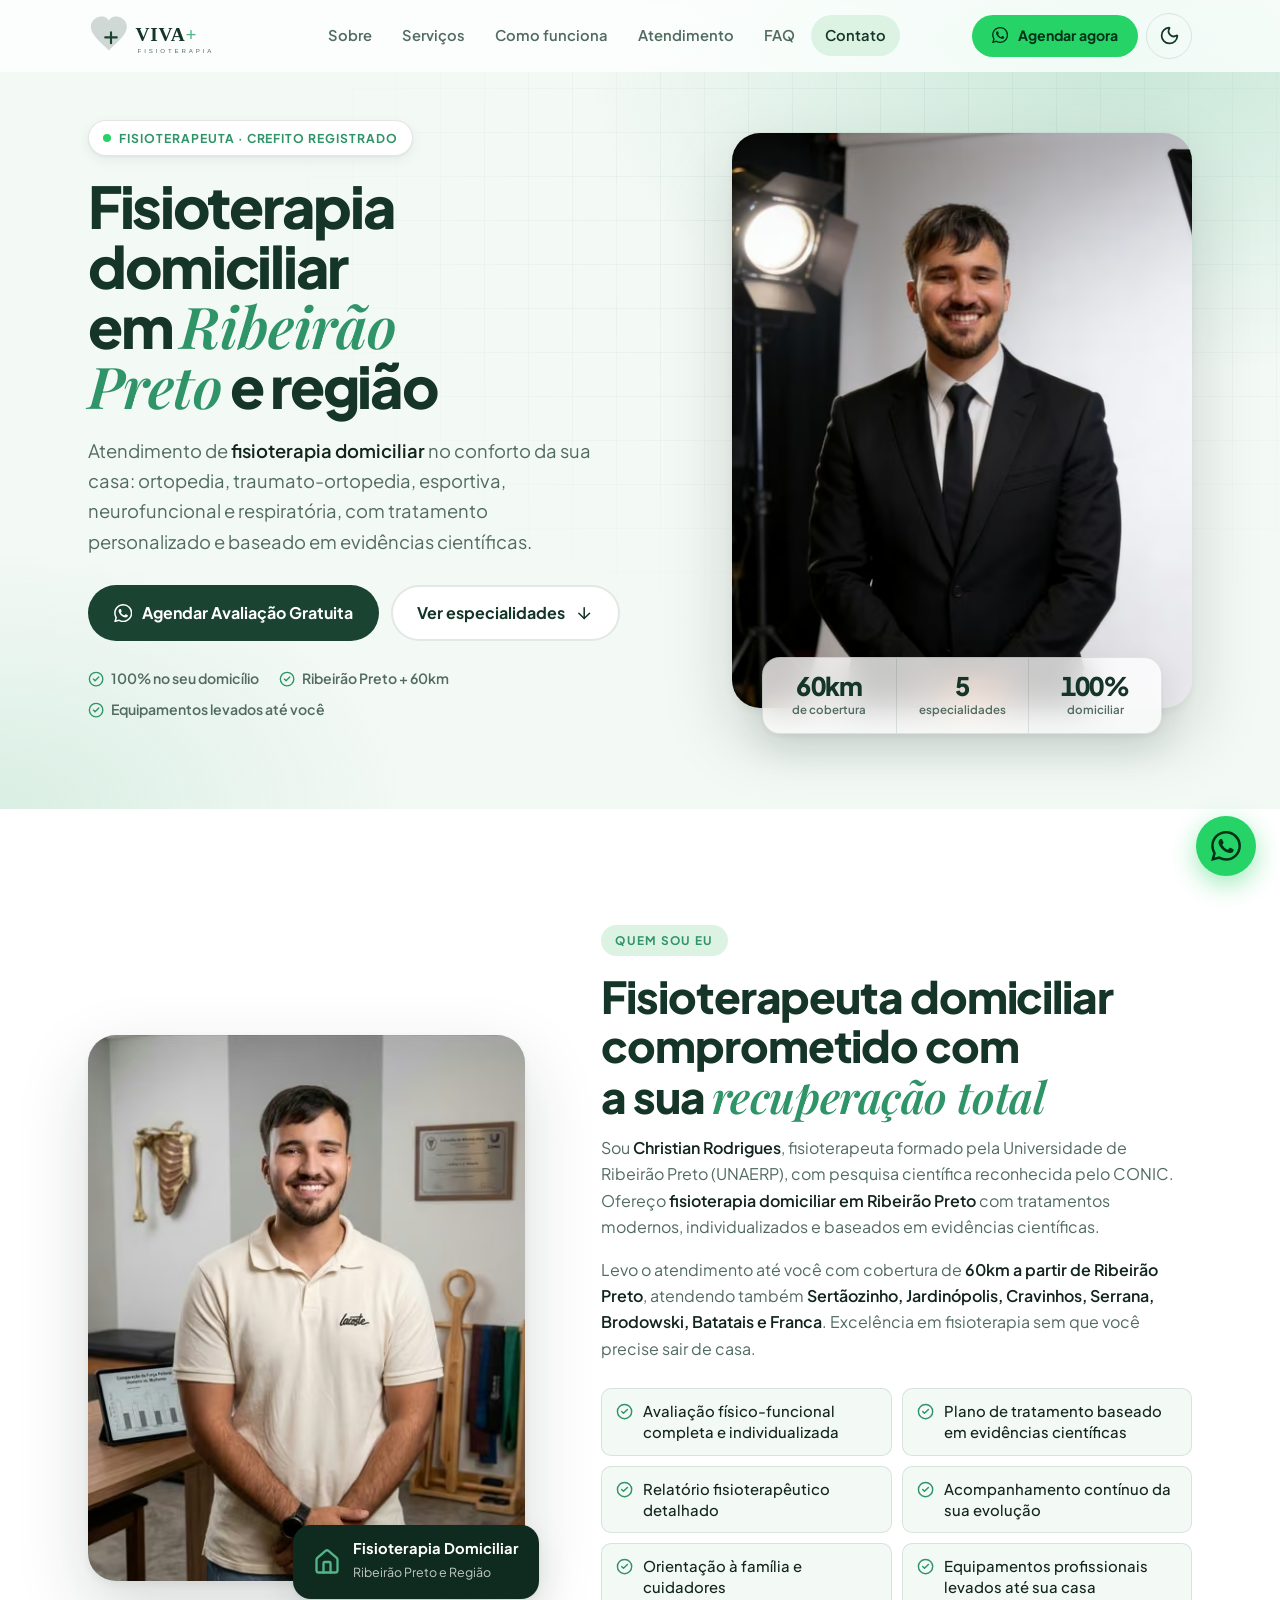
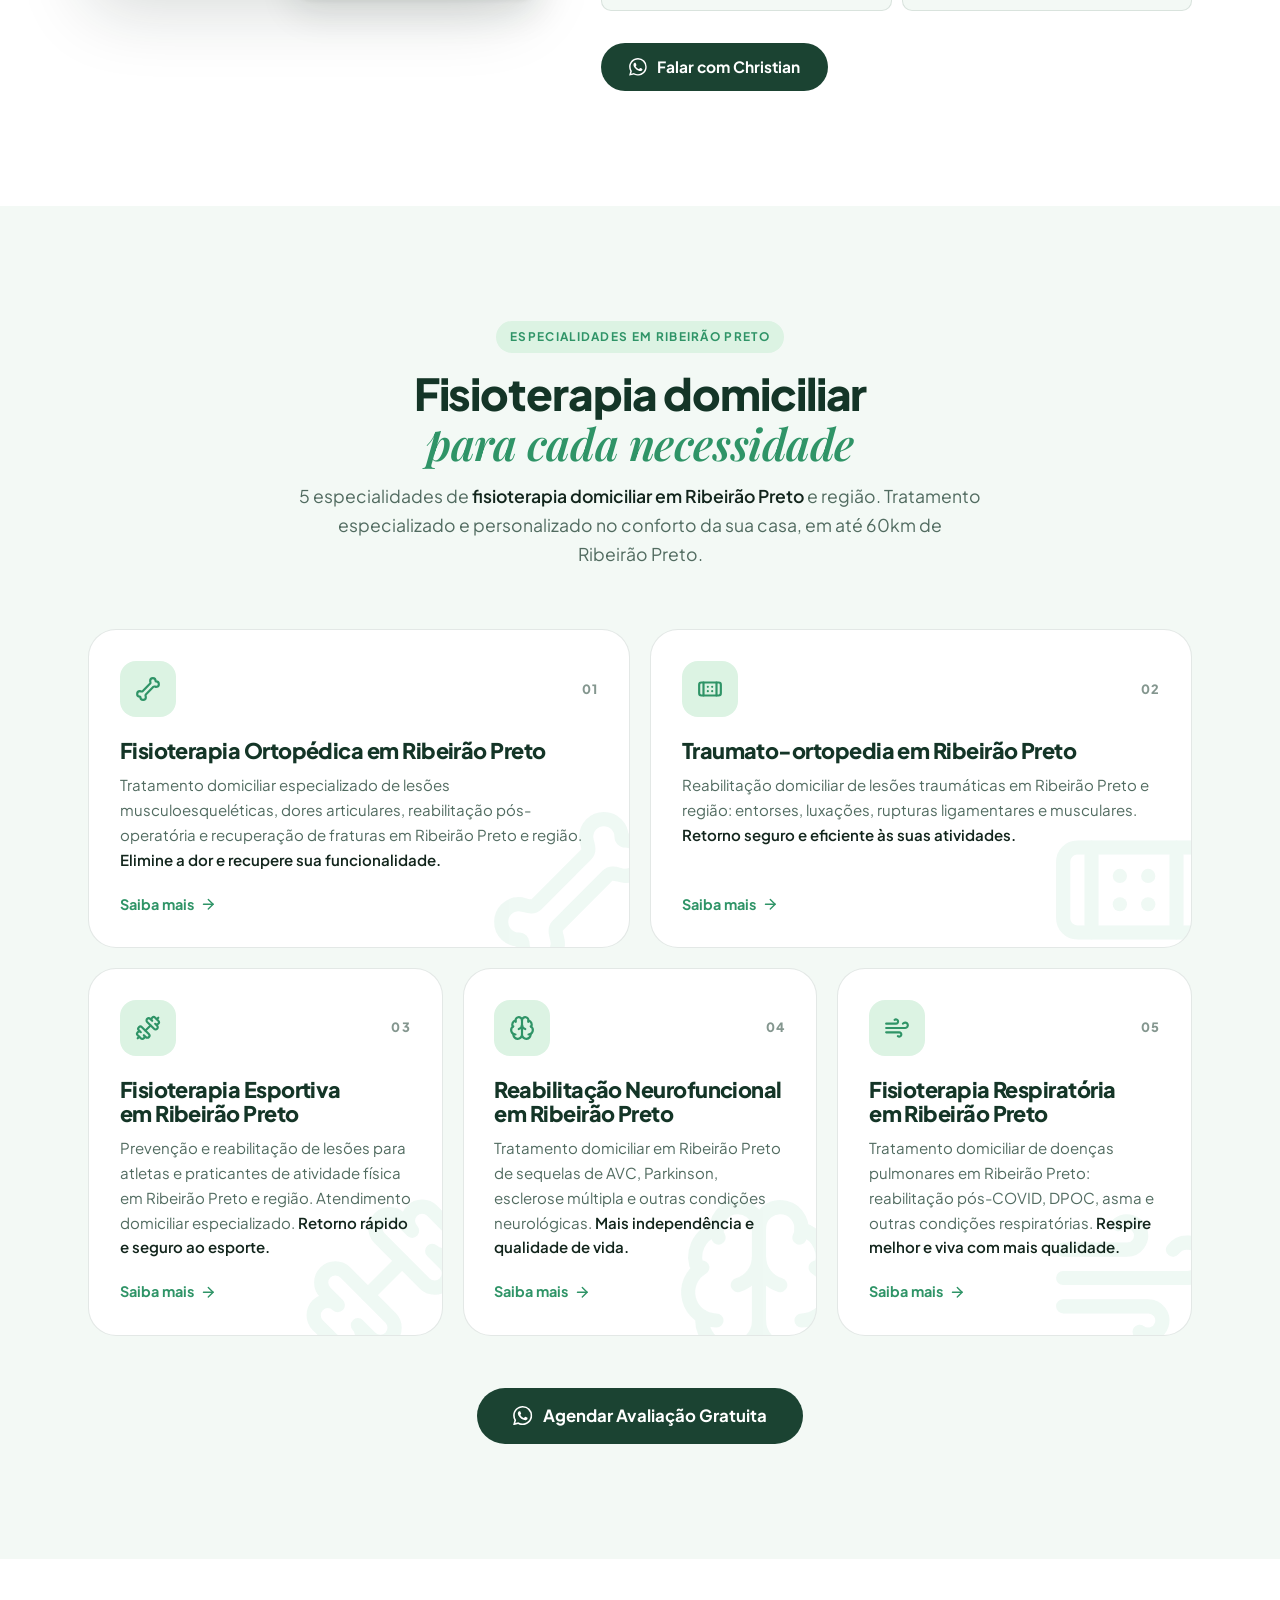
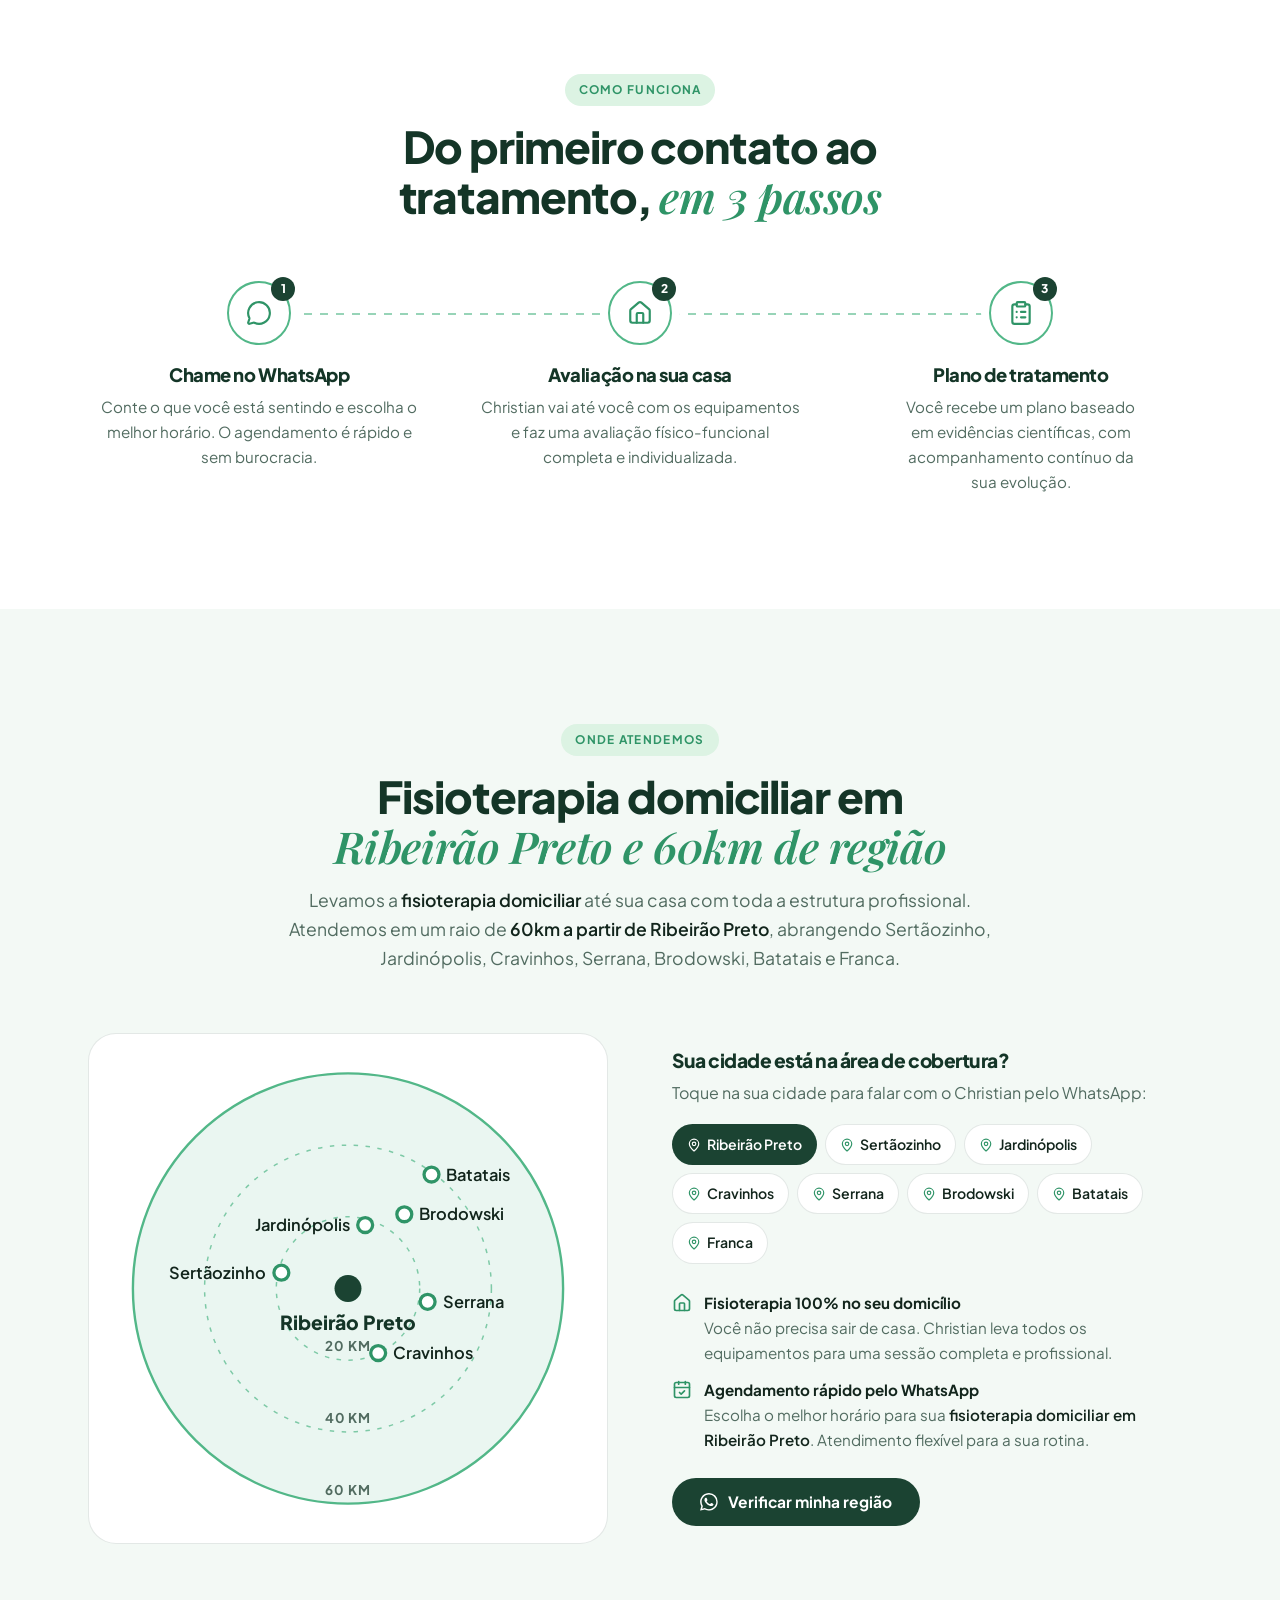
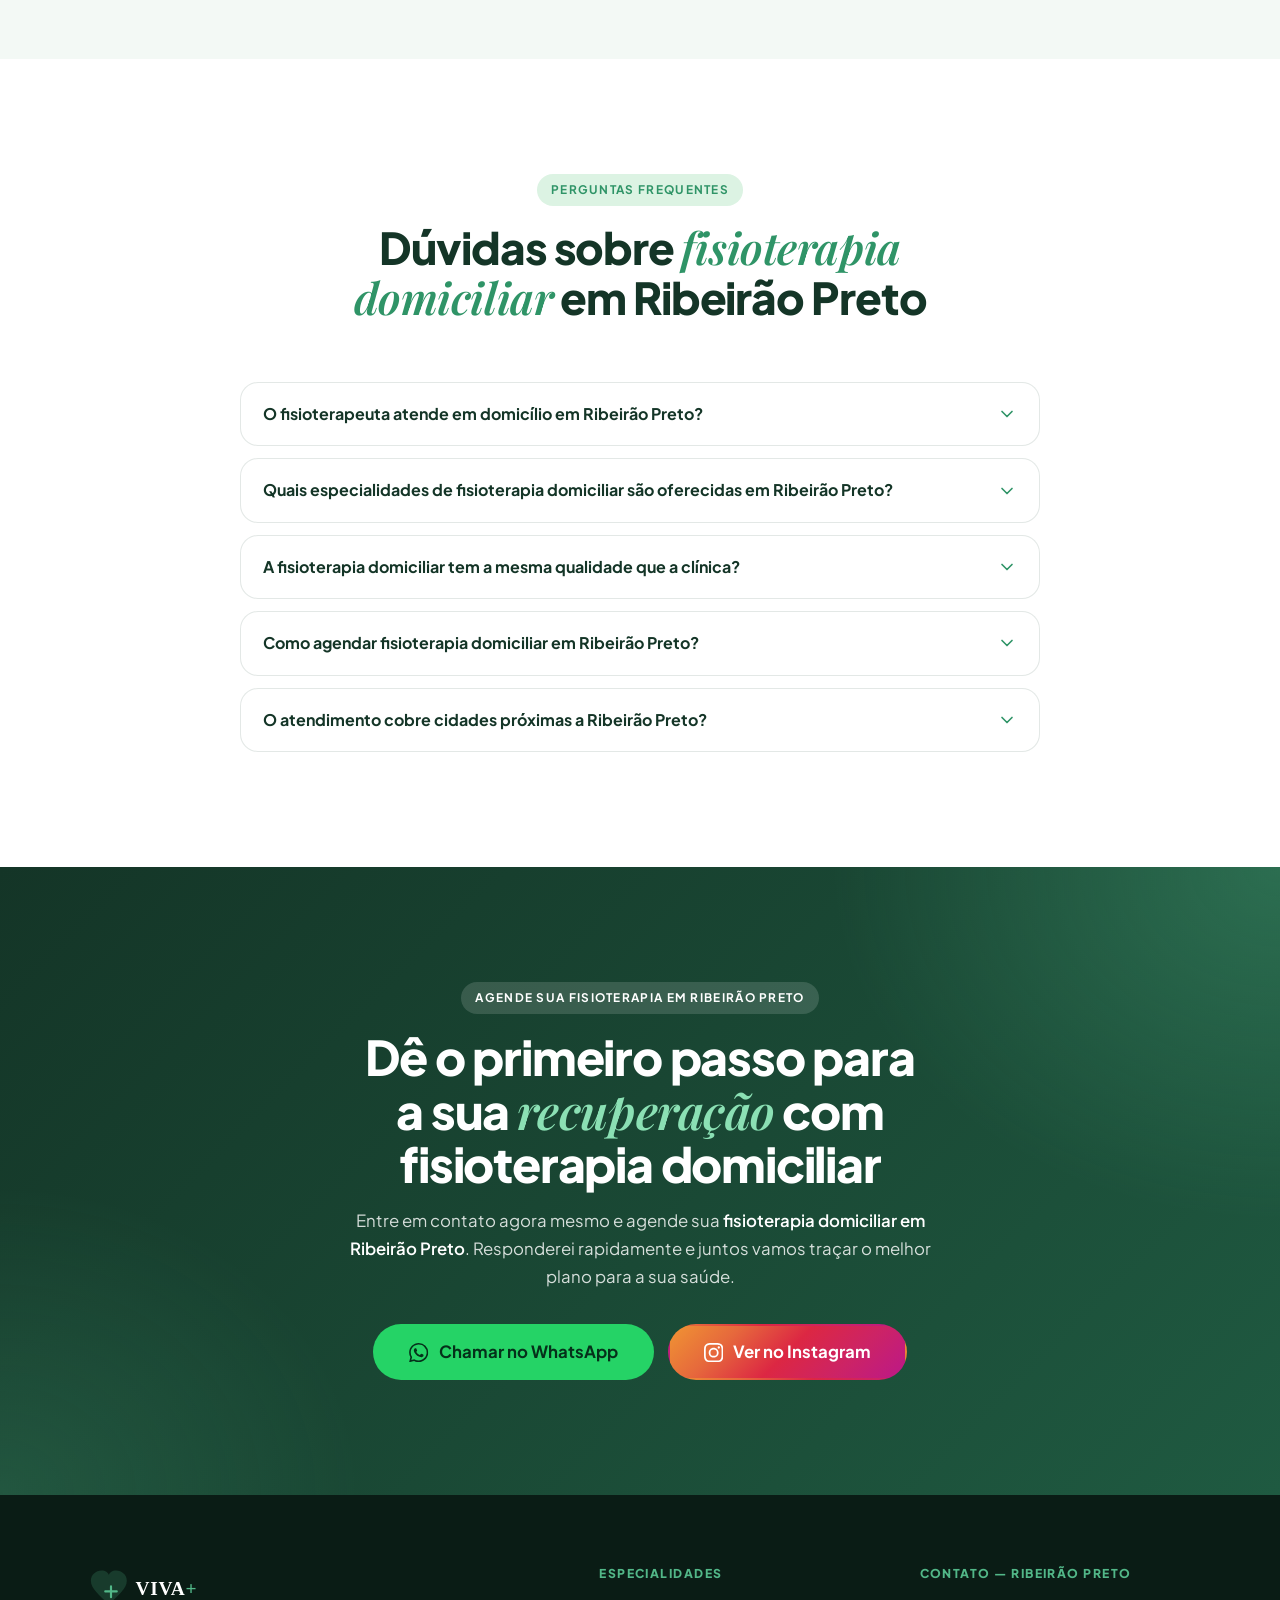
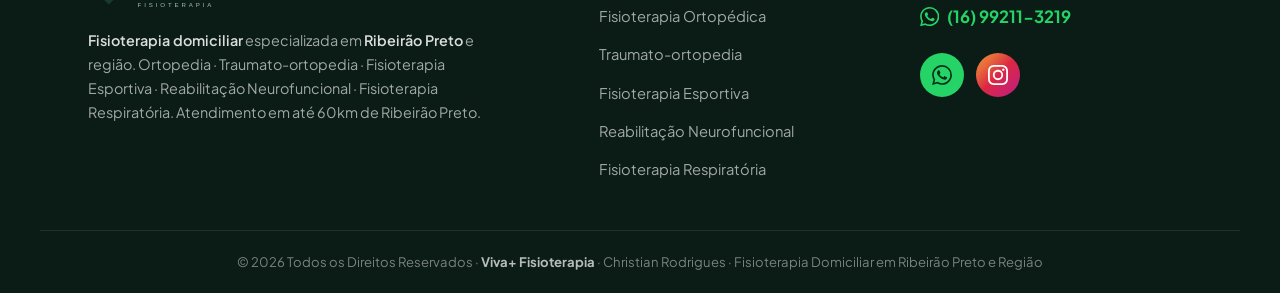
==== commit b13c3bf4: "Merge pull request #2 from carlosrofarina-ui/tema-claro-escuro Adiciona botão de modo claro/escuro" ====
--- a/index.html
+++ b/index.html
@@ -272,7 +272,6 @@
 
 <!-- ══ HERO ══ -->
 <section class="hero" id="home" aria-label="Fisioterapia domiciliar em Ribeirão Preto — Christian Rodrigues">
-  <div class="aurora" aria-hidden="true"><i></i><i></i><i></i></div>
   <div class="c hero-grid">
     <div data-a="l">
       <p class="hero-tag"><i aria-hidden="true"></i> Fisioterapeuta · CREFITO Registrado</p>
@@ -295,7 +294,7 @@
       </ul>
     </div>
 
-    <div class="hero-media" data-a="r" data-tilt>
+    <div class="hero-media" data-a="r">
       <div class="hero-frame">
         <picture>
           <source type="image/avif" srcset="img/christian-formal-480.avif 480w, img/christian-formal-800.avif 800w, img/christian-formal-1200.avif 1200w" sizes="(max-width: 859px) 400px, 460px">
@@ -311,14 +310,13 @@
       </div>
     </div>
   </div>
-  <svg class="ecg" viewBox="0 0 1200 60" preserveAspectRatio="none" aria-hidden="true"><path class="ecg-base" d="M0 30H150l10 -6l8 6h14l8 -24l10 44l8 -20h16l10 -8l12 8H450l10 -6l8 6h14l8 -24l10 44l8 -20h16l10 -8l12 8H750l10 -6l8 6h14l8 -24l10 44l8 -20h16l10 -8l12 8H1050l10 -6l8 6h14l8 -24l10 44l8 -20h16l10 -8l12 8H1200"/><path class="ecg-run" d="M0 30H150l10 -6l8 6h14l8 -24l10 44l8 -20h16l10 -8l12 8H450l10 -6l8 6h14l8 -24l10 44l8 -20h16l10 -8l12 8H750l10 -6l8 6h14l8 -24l10 44l8 -20h16l10 -8l12 8H1050l10 -6l8 6h14l8 -24l10 44l8 -20h16l10 -8l12 8H1200" pathLength="1000"/></svg>
 </section>
 
 <!-- ══ SOBRE ══ -->
 <section class="sec" id="sobre" aria-labelledby="sobre-title">
   <div class="c about-grid">
     <div class="about-vis" data-a="l">
-      <div class="about-img" data-tilt>
+      <div class="about-img">
         <picture>
           <source type="image/avif" srcset="img/christian-clinica-460.avif">
           <source type="image/webp" srcset="img/christian-clinica-460.webp">
@@ -373,46 +371,10 @@
       </p>
     </header>
 
-    <div class="svc-wrap" id="svc-wrap">
-      <aside class="svc-fig" data-a aria-label="Corpo humano interativo: escolha a região para ver a especialidade">
-        <p class="fig-kicker"><svg class="ic" aria-hidden="true"><use href="img/icons.svg#activity"/></svg> Onde você sente? Toque em uma região</p>
-        <div class="fig fig--live" data-fig>
-      <div class="fig-stage">
-        <svg class="fig-svg" viewBox="0 0 200 432" aria-hidden="true">
-          <defs>
-            <linearGradient id="fg-skin" x1="0" y1="0" x2="0" y2="1"><stop offset="0" class="fs-1"/><stop offset=".55" class="fs-2"/><stop offset="1" class="fs-3"/></linearGradient>
-            <linearGradient id="fg-scan" x1="0" y1="0" x2="0" y2="1"><stop offset="0" class="sc-0"/><stop offset="1" class="sc-1"/></linearGradient>
-            <filter id="fg-blur" x="-20%" y="-10%" width="140%" height="120%"><feGaussianBlur stdDeviation="5"/></filter>
-            <path id="fg-half" d="M100 8C113 8 121 18 121 32C121 44 116 54 109 58L109 66C118 70 132 72 140 76C150 80 155 90 155 102C156 120 158 136 160 150C164 168 168 188 170 206C173 214 174 226 170 234C167 240 161 238 160 232C159 224 159 214 158 206C154 190 150 170 147 154C145 140 143 124 141 110C140 126 137 142 135 156C133 170 136 184 139 198C142 222 140 262 134 296C133 306 136 318 136 332C136 352 130 376 127 396C127 404 134 412 136 418C137 423 128 424 118 424L110 424C107 424 106 420 107 414C108 392 108 366 110 340C111 326 110 312 109 300C108 270 106 236 100 214Z"/>
-            <clipPath id="fg-clip"><use href="#fg-half"/><use href="#fg-half" transform="matrix(-1 0 0 1 200 0)"/></clipPath>
-          </defs>
-          <ellipse class="b-floor" cx="100" cy="424" rx="66" ry="7"/>
-          <ellipse class="b-floor b-floor--2" cx="100" cy="424" rx="44" ry="4.5"/>
-          <g class="b-skin"><use href="#fg-half"/><use href="#fg-half" transform="matrix(-1 0 0 1 200 0)"/></g>
-          <g clip-path="url(#fg-clip)">
-            <g class="b-shade"><use href="#fg-half"/><use href="#fg-half" transform="matrix(-1 0 0 1 200 0)"/></g>
-            <ellipse class="b-hi" cx="100" cy="104" rx="26" ry="34"/><ellipse class="b-hi" cx="100" cy="26" rx="12" ry="14"/><path d="M122 226C128 250 128 276 122 292" class="b-hi-l"/><path d="M122 226C128 250 128 276 122 292" transform="matrix(-1 0 0 1 200 0)" class="b-hi-l"/>
-            <g class="b-line"><path d="M100 75C112 73 124 75 137 80"/><path d="M100 75C112 73 124 75 137 80" transform="matrix(-1 0 0 1 200 0)"/><path d="M101 116C113 121 128 116 139 102"/><path d="M101 116C113 121 128 116 139 102" transform="matrix(-1 0 0 1 200 0)"/><path d="M100 120V198"/><path d="M103 140H121"/><path d="M103 140H121" transform="matrix(-1 0 0 1 200 0)"/><path d="M103 158H120"/><path d="M103 158H120" transform="matrix(-1 0 0 1 200 0)"/><path d="M103 176H121"/><path d="M103 176H121" transform="matrix(-1 0 0 1 200 0)"/><ellipse cx="121" cy="302" rx="8" ry="9"/><ellipse cx="79" cy="302" rx="8" ry="9"/></g>
-            <g class="b-reg" data-spec="neuro"><path d="M100 11C110 11 117 17 117 25C117 33 110 38 100 38C90 38 83 33 83 25C83 17 90 11 100 11Z"/><path class="b-reg-l" d="M100 12V37M92 16C96 20 96 26 91 31M108 16C104 20 104 26 109 31M85 24H93M107 24H115"/></g>
-            <g class="b-reg" data-spec="resp"><path d="M104 86C112 81 126 85 130 99C133 113 132 128 128 138C120 143 108 139 104 132Z"/><path d="M104 86C112 81 126 85 130 99C133 113 132 128 128 138C120 143 108 139 104 132Z" transform="matrix(-1 0 0 1 200 0)"/><path class="b-reg-l" d="M100 70V92M100 92L110 104M100 92L90 104"/></g>
-            <g class="b-reg on" data-spec="orto"><rect x="96.0" y="62.0" width="8.0" height="5.6" rx="2.2"/><rect x="95.8" y="71.2" width="8.4" height="5.6" rx="2.2"/><rect x="95.6" y="80.4" width="8.8" height="5.6" rx="2.2"/><rect x="95.4" y="89.6" width="9.3" height="5.6" rx="2.2"/><rect x="95.2" y="98.8" width="9.7" height="5.6" rx="2.2"/><rect x="95.0" y="108.0" width="10.1" height="5.6" rx="2.2"/><rect x="94.7" y="117.2" width="10.5" height="5.6" rx="2.2"/><rect x="94.5" y="126.4" width="10.9" height="5.6" rx="2.2"/><rect x="94.3" y="135.6" width="11.4" height="5.6" rx="2.2"/><rect x="94.1" y="144.8" width="11.8" height="5.6" rx="2.2"/><rect x="93.9" y="154.0" width="12.2" height="5.6" rx="2.2"/><rect x="93.7" y="163.2" width="12.6" height="5.6" rx="2.2"/><rect x="93.5" y="172.4" width="13.0" height="5.6" rx="2.2"/><rect x="93.3" y="181.6" width="13.5" height="5.6" rx="2.2"/><rect x="93.1" y="190.8" width="13.9" height="5.6" rx="2.2"/><circle cx="126" cy="210" r="7"/><circle cx="74" cy="210" r="7"/></g>
-            <g class="b-reg" data-spec="trauma"><circle cx="121" cy="302" r="11"/><circle cx="79" cy="302" r="11"/><circle cx="119" cy="398" r="8"/><circle cx="81" cy="398" r="8"/><circle cx="143" cy="90" r="10"/><circle cx="57" cy="90" r="10"/></g>
-            <g class="b-reg" data-spec="esporte"><path d="M113 222C127 220 137 238 135 262C133 280 127 292 121 292C114 280 110 250 113 222Z"/><path d="M113 222C127 220 137 238 135 262C133 280 127 292 121 292C114 280 110 250 113 222Z" transform="matrix(-1 0 0 1 200 0)"/><path d="M114 318C124 314 133 330 131 350C129 366 123 376 118 380C113 362 110 336 114 318Z"/><path d="M114 318C124 314 133 330 131 350C129 366 123 376 118 380C113 362 110 336 114 318Z" transform="matrix(-1 0 0 1 200 0)"/><path d="M146 108C153 112 157 128 156 142C151 145 147 141 146 134C144 124 144 114 146 108Z"/><path d="M146 108C153 112 157 128 156 142C151 145 147 141 146 134C144 124 144 114 146 108Z" transform="matrix(-1 0 0 1 200 0)"/></g>
-            <rect class="b-scan" x="20" y="-70" width="160" height="70" fill="url(#fg-scan)"/>
-          </g>
-          <g class="b-edge"><use href="#fg-half"/><use href="#fg-half" transform="matrix(-1 0 0 1 200 0)"/></g>
-          <g class="b-dot" data-spec="neuro" style="--i:0"><circle class="b-hit" cx="100" cy="24" r="17"/><circle class="b-ping" cx="100" cy="24" r="5"/><circle class="b-core" cx="100" cy="24" r="4.2"/></g><g class="b-dot" data-spec="resp" style="--i:1"><circle class="b-hit" cx="118" cy="108" r="17"/><circle class="b-ping" cx="118" cy="108" r="5"/><circle class="b-core" cx="118" cy="108" r="4.2"/></g><g class="b-dot on" data-spec="orto" style="--i:2"><circle class="b-hit" cx="100" cy="166" r="17"/><circle class="b-ping" cx="100" cy="166" r="5"/><circle class="b-core" cx="100" cy="166" r="4.2"/></g><g class="b-dot" data-spec="trauma" style="--i:3"><circle class="b-hit" cx="121" cy="302" r="17"/><circle class="b-ping" cx="121" cy="302" r="5"/><circle class="b-core" cx="121" cy="302" r="4.2"/></g><g class="b-dot" data-spec="esporte" style="--i:4"><circle class="b-hit" cx="79" cy="254" r="17"/><circle class="b-ping" cx="79" cy="254" r="5"/><circle class="b-core" cx="79" cy="254" r="4.2"/></g>
-        </svg>
-      </div>
-      <p class="fig-info" aria-live="polite"><span class="fig-region">Coluna, quadril e articulações</span><strong class="fig-name">Fisioterapia Ortopédica</strong></p>
-      <div class="fig-tabs" role="group" aria-label="Escolha a região do corpo"><button type="button" class="fig-tab on" data-spec="orto" data-name="Fisioterapia Ortopédica" data-region="Coluna, quadril e articulações" aria-label="Fisioterapia Ortopédica: Coluna, quadril e articulações" aria-pressed="true"><svg class="ic" aria-hidden="true"><use href="img/icons.svg#bone"/></svg></button><button type="button" class="fig-tab" data-spec="trauma" data-name="Traumato-ortopedia" data-region="Joelho, tornozelo e ombro" aria-label="Traumato-ortopedia: Joelho, tornozelo e ombro" aria-pressed="false"><svg class="ic" aria-hidden="true"><use href="img/icons.svg#bandage"/></svg></button><button type="button" class="fig-tab" data-spec="esporte" data-name="Fisioterapia Esportiva" data-region="Músculos e tendões" aria-label="Fisioterapia Esportiva: Músculos e tendões" aria-pressed="false"><svg class="ic" aria-hidden="true"><use href="img/icons.svg#dumbbell"/></svg></button><button type="button" class="fig-tab" data-spec="neuro" data-name="Reabilitação Neurofuncional" data-region="Cérebro e sistema nervoso" aria-label="Reabilitação Neurofuncional: Cérebro e sistema nervoso" aria-pressed="false"><svg class="ic" aria-hidden="true"><use href="img/icons.svg#brain"/></svg></button><button type="button" class="fig-tab" data-spec="resp" data-name="Fisioterapia Respiratória" data-region="Pulmões e respiração" aria-label="Fisioterapia Respiratória: Pulmões e respiração" aria-pressed="false"><svg class="ic" aria-hidden="true"><use href="img/icons.svg#wind"/></svg></button></div>
-    </div>
-      </aside>
-      <div class="svc-main">
-        <div class="svc-grid">
-      <article class="svc-card" data-a data-tilt data-spec="orto" style="--d:0">
+    <div class="svc-grid">
+      <article class="svc-card" data-a style="--d:0">
         <div class="svc-top">
-          <div class="svc-ico" data-ic="bone"><svg class="ic" aria-hidden="true"><use href="img/icons.svg#bone"/></svg></div>
+          <div class="svc-ico"><svg class="ic" aria-hidden="true"><use href="img/icons.svg#bone"/></svg></div>
           <span class="svc-num" aria-hidden="true">01</span>
         </div>
         <h3>Fisioterapia Ortopédica em Ribeirão Preto</h3>
@@ -420,9 +382,9 @@
         <a href="ortopedia.html" class="svc-lnk" aria-label="Saiba mais sobre Fisioterapia Ortopédica domiciliar em Ribeirão Preto">Saiba mais <svg class="ic" aria-hidden="true"><use href="img/icons.svg#arrow-right"/></svg></a>
         <svg class="svc-bg" aria-hidden="true"><use href="img/icons.svg#bone"/></svg>
       </article>
-      <article class="svc-card" data-a data-tilt data-spec="trauma" style="--d:1">
+      <article class="svc-card" data-a style="--d:1">
         <div class="svc-top">
-          <div class="svc-ico" data-ic="bandage"><svg class="ic" aria-hidden="true"><use href="img/icons.svg#bandage"/></svg></div>
+          <div class="svc-ico"><svg class="ic" aria-hidden="true"><use href="img/icons.svg#bandage"/></svg></div>
           <span class="svc-num" aria-hidden="true">02</span>
         </div>
         <h3>Traumato-ortopedia em Ribeirão Preto</h3>
@@ -430,9 +392,9 @@
         <a href="traumatortopedia.html" class="svc-lnk" aria-label="Saiba mais sobre Traumato-ortopedia domiciliar em Ribeirão Preto">Saiba mais <svg class="ic" aria-hidden="true"><use href="img/icons.svg#arrow-right"/></svg></a>
         <svg class="svc-bg" aria-hidden="true"><use href="img/icons.svg#bandage"/></svg>
       </article>
-      <article class="svc-card" data-a data-tilt data-spec="esporte" style="--d:2">
+      <article class="svc-card" data-a style="--d:2">
         <div class="svc-top">
-          <div class="svc-ico" data-ic="dumbbell"><svg class="ic" aria-hidden="true"><use href="img/icons.svg#dumbbell"/></svg></div>
+          <div class="svc-ico"><svg class="ic" aria-hidden="true"><use href="img/icons.svg#dumbbell"/></svg></div>
           <span class="svc-num" aria-hidden="true">03</span>
         </div>
         <h3>Fisioterapia Esportiva em Ribeirão Preto</h3>
@@ -440,9 +402,9 @@
         <a href="fisioterapia-esportiva.html" class="svc-lnk" aria-label="Saiba mais sobre Fisioterapia Esportiva domiciliar em Ribeirão Preto">Saiba mais <svg class="ic" aria-hidden="true"><use href="img/icons.svg#arrow-right"/></svg></a>
         <svg class="svc-bg" aria-hidden="true"><use href="img/icons.svg#dumbbell"/></svg>
       </article>
-      <article class="svc-card" data-a data-tilt data-spec="neuro" style="--d:3">
+      <article class="svc-card" data-a style="--d:3">
         <div class="svc-top">
-          <div class="svc-ico" data-ic="brain"><svg class="ic" aria-hidden="true"><use href="img/icons.svg#brain"/></svg></div>
+          <div class="svc-ico"><svg class="ic" aria-hidden="true"><use href="img/icons.svg#brain"/></svg></div>
           <span class="svc-num" aria-hidden="true">04</span>
         </div>
         <h3>Reabilitação Neurofuncional em Ribeirão Preto</h3>
@@ -450,9 +412,9 @@
         <a href="reabilitacao-neurofuncional.html" class="svc-lnk" aria-label="Saiba mais sobre Reabilitação Neurofuncional domiciliar em Ribeirão Preto">Saiba mais <svg class="ic" aria-hidden="true"><use href="img/icons.svg#arrow-right"/></svg></a>
         <svg class="svc-bg" aria-hidden="true"><use href="img/icons.svg#brain"/></svg>
       </article>
-      <article class="svc-card" data-a data-tilt data-spec="resp" style="--d:4">
+      <article class="svc-card" data-a style="--d:4">
         <div class="svc-top">
-          <div class="svc-ico" data-ic="wind"><svg class="ic" aria-hidden="true"><use href="img/icons.svg#wind"/></svg></div>
+          <div class="svc-ico"><svg class="ic" aria-hidden="true"><use href="img/icons.svg#wind"/></svg></div>
           <span class="svc-num" aria-hidden="true">05</span>
         </div>
         <h3>Fisioterapia Respiratória em Ribeirão Preto</h3>
@@ -460,10 +422,8 @@
         <a href="fisioterapia-respiratoria.html" class="svc-lnk" aria-label="Saiba mais sobre Fisioterapia Respiratória domiciliar em Ribeirão Preto">Saiba mais <svg class="ic" aria-hidden="true"><use href="img/icons.svg#arrow-right"/></svg></a>
         <svg class="svc-bg" aria-hidden="true"><use href="img/icons.svg#wind"/></svg>
       </article>
-        </div>
-        <p class="svc-hint" aria-hidden="true">Deslize para ver todas <svg class="ic" aria-hidden="true"><use href="img/icons.svg#arrow-right"/></svg></p>
-      </div>
-    </div>
+    </div>
+    <p class="svc-hint" aria-hidden="true">Deslize para ver todas <svg class="ic" aria-hidden="true"><use href="img/icons.svg#arrow-right"/></svg></p>
 
     <div class="svc-cta" data-a>
       <a href="https://wa.me/5516992113219?text=Ol%C3%A1%20Christian%21%20Gostaria%20de%20agendar%20uma%20avalia%C3%A7%C3%A3o%20de%20fisioterapia%20domiciliar%20em%20Ribeir%C3%A3o%20Preto." class="btn btn-p btn-lg" target="_blank" rel="noopener noreferrer" aria-label="Agendar avaliação de fisioterapia domiciliar em Ribeirão Preto">
@@ -519,16 +479,15 @@
         <circle class="m-ring m-ring--out" cx="175" cy="235" r="144"/>
         <circle class="m-ring" cx="175" cy="235" r="96"/>
         <circle class="m-ring" cx="175" cy="235" r="48"/>
-        <g class="m-sweep"><path d="M175 235L175 91A144 144 0 0 1 299.7 163Z"/><path class="m-sweep-edge" d="M175 235L299.7 163"/></g>
         <text class="m-km" x="175" y="277" text-anchor="middle">20 KM</text>
         <text class="m-km" x="175" y="325" text-anchor="middle">40 KM</text>
         <text class="m-km" x="175" y="373" text-anchor="middle">60 KM</text>
-        <g class="m-city" data-city="sertaozinho" style="--i:0"><circle cx="130.4" cy="224.4" r="5"/><text x="120.4" y="228.4" text-anchor="end">Sertãozinho</text></g>
-        <g class="m-city" data-city="jardinopolis" style="--i:1"><circle cx="186.5" cy="192.5" r="5"/><text x="176.5" y="196.5" text-anchor="end">Jardinópolis</text></g>
-        <g class="m-city" data-city="cravinhos" style="--i:2"><circle cx="195.2" cy="278.2" r="5"/><text x="205.2" y="282.2" text-anchor="start">Cravinhos</text></g>
-        <g class="m-city" data-city="serrana" style="--i:3"><circle cx="228.3" cy="243.9" r="5"/><text x="238.3" y="247.9" text-anchor="start">Serrana</text></g>
-        <g class="m-city" data-city="brodowski" style="--i:4"><circle cx="212.7" cy="185.3" r="5"/><text x="222.7" y="189.3" text-anchor="start">Brodowski</text></g>
-        <g class="m-city" data-city="batatais" style="--i:5"><circle cx="230.9" cy="158.7" r="5"/><text x="240.9" y="162.7" text-anchor="start">Batatais</text></g>
+        <g class="m-city" data-city="sertaozinho"><circle cx="130.4" cy="224.4" r="5"/><text x="120.4" y="228.4" text-anchor="end">Sertãozinho</text></g>
+        <g class="m-city" data-city="jardinopolis"><circle cx="186.5" cy="192.5" r="5"/><text x="176.5" y="196.5" text-anchor="end">Jardinópolis</text></g>
+        <g class="m-city" data-city="cravinhos"><circle cx="195.2" cy="278.2" r="5"/><text x="205.2" y="282.2" text-anchor="start">Cravinhos</text></g>
+        <g class="m-city" data-city="serrana"><circle cx="228.3" cy="243.9" r="5"/><text x="238.3" y="247.9" text-anchor="start">Serrana</text></g>
+        <g class="m-city" data-city="brodowski"><circle cx="212.7" cy="185.3" r="5"/><text x="222.7" y="189.3" text-anchor="start">Brodowski</text></g>
+        <g class="m-city" data-city="batatais"><circle cx="230.9" cy="158.7" r="5"/><text x="240.9" y="162.7" text-anchor="start">Batatais</text></g>
         <g class="m-home"><circle class="m-pulse" cx="175" cy="235" r="9"/><circle class="m-core" cx="175" cy="235" r="9"/><text x="175" y="263" text-anchor="middle">Ribeirão Preto</text></g>
         </svg>
       </div>
@@ -592,8 +551,6 @@
 
 <!-- ══ CONTATO ══ -->
 <section class="cta-sec" id="contato" aria-labelledby="cta-title">
-  <div class="aurora" aria-hidden="true"><i></i><i></i><i></i></div>
-  <svg class="ecg" viewBox="0 0 1200 60" preserveAspectRatio="none" aria-hidden="true"><path class="ecg-base" d="M0 30H150l10 -6l8 6h14l8 -24l10 44l8 -20h16l10 -8l12 8H450l10 -6l8 6h14l8 -24l10 44l8 -20h16l10 -8l12 8H750l10 -6l8 6h14l8 -24l10 44l8 -20h16l10 -8l12 8H1050l10 -6l8 6h14l8 -24l10 44l8 -20h16l10 -8l12 8H1200"/><path class="ecg-run" d="M0 30H150l10 -6l8 6h14l8 -24l10 44l8 -20h16l10 -8l12 8H450l10 -6l8 6h14l8 -24l10 44l8 -20h16l10 -8l12 8H750l10 -6l8 6h14l8 -24l10 44l8 -20h16l10 -8l12 8H1050l10 -6l8 6h14l8 -24l10 44l8 -20h16l10 -8l12 8H1200" pathLength="1000"/></svg>
   <div class="c cta-inner" data-a>
     <span class="tag">Agende sua fisioterapia em Ribeirão Preto</span>
     <h2 class="cta-title" id="cta-title">Dê o primeiro passo para a sua <em>recuperação</em> com fisioterapia domiciliar</h2>
--- a/css/site.css
+++ b/css/site.css
@@ -479,203 +479,3 @@
   .js [data-a]{opacity:1;transform:none}
   @view-transition{navigation:none}
 }
-
-/* ============================================================
-   CORPO HUMANO INTERATIVO
-============================================================ */
-.fig{--pain:#ff6a4d;--fig-glow:color-mix(in srgb,var(--pain) 75%,transparent);display:grid;justify-items:center;gap:14px;text-align:center}
-.fig-stage{position:relative;width:min(100%,250px)}
-.fig-stage::before{content:'';position:absolute;inset:6% -14% 4%;z-index:-1;border-radius:50%;background:radial-gradient(closest-side,color-mix(in srgb,var(--mint) 24%,transparent),transparent);animation:figaura 5s ease-in-out infinite alternate}
-@keyframes figaura{to{transform:scale(1.08);opacity:.7}}
-.fig-svg{width:100%;height:auto;overflow:visible}
-.fs-1{stop-color:color-mix(in srgb,var(--mint) 34%,var(--card))}
-.fs-2{stop-color:color-mix(in srgb,var(--mint) 22%,var(--card))}
-.fs-3{stop-color:color-mix(in srgb,var(--mint) 12%,var(--card))}
-.b-shade{fill:none;stroke:var(--accent);stroke-width:13;opacity:.5;filter:url(#fg-blur)}
-.b-hi{fill:#fff;opacity:.34;filter:url(#fg-blur)}
-.b-hi-l{fill:none;stroke:#fff;stroke-width:7;stroke-linecap:round;opacity:.3;filter:url(#fg-blur)}
-.sc-0{stop-color:var(--mint);stop-opacity:0}
-.sc-1{stop-color:var(--mint);stop-opacity:.3}
-.b-skin{fill:url(#fg-skin)}
-.b-edge{fill:none;stroke:var(--accent);stroke-width:1.1;stroke-linejoin:round;opacity:.55}
-.b-floor{fill:none;stroke:var(--mint);stroke-width:1;opacity:.45}
-.b-floor--2{opacity:.25}
-.b-line{fill:none;stroke:var(--accent);stroke-width:.9;stroke-linecap:round;opacity:.28}
-.b-reg{fill:var(--accent);opacity:.1;transition:opacity .45s var(--ease)}
-.b-reg-l{fill:none;stroke:#fff;stroke-width:1.1;stroke-linecap:round;opacity:.7}
-.b-reg.on{opacity:1;fill:var(--pain);filter:drop-shadow(0 0 5px var(--fig-glow));animation:regpulse 1.5s ease-in-out infinite}
-@keyframes regpulse{0%,100%{opacity:1;filter:drop-shadow(0 0 3px var(--fig-glow))}50%{opacity:.62;filter:drop-shadow(0 0 11px var(--fig-glow))}}
-.b-scan{animation:scan 5.5s linear infinite}
-@keyframes scan{to{transform:translateY(520px)}}
-.b-dot{cursor:pointer}
-.b-hit{fill:transparent}
-.b-core{fill:var(--card);stroke:var(--accent);stroke-width:2;transition:r .25s var(--ease),fill .25s}
-.b-ping{fill:var(--mint);transform-box:fill-box;transform-origin:center;animation:dotping 2.4s var(--ease) infinite;animation-delay:calc(var(--i) * .45s)}
-@keyframes dotping{from{transform:scale(.8);opacity:.75}to{transform:scale(3.6);opacity:0}}
-.b-dot.on .b-core{r:5.6;fill:var(--pain);stroke:#fff}
-.b-dot.on .b-ping{fill:var(--pain)}
-.b-dot.on .b-ping{animation-duration:1.2s;animation-delay:0s}
-.fig:not(.fig--live) .b-dot{cursor:default}
-.fig:not(.fig--live) .b-dot:not(.on){display:none}
-.fig-info{display:grid;gap:2px;min-height:3.1em}
-.fig-region{font-size:.74rem;font-weight:700;letter-spacing:.09em;text-transform:uppercase;color:var(--accent)}
-.fig-name{font-size:1.08rem;font-weight:800;letter-spacing:-.02em;color:var(--head)}
-.fig-info.swap{animation:figswap .45s var(--ease)}
-@keyframes figswap{from{opacity:0;transform:translateY(8px)}}
-.fig-tabs{display:flex;flex-wrap:wrap;justify-content:center;gap:8px}
-.fig-tab{width:46px;height:46px;border-radius:14px;display:flex;align-items:center;justify-content:center;background:var(--card);border:1px solid var(--line);color:var(--muted);transition:background-color .25s,color .25s,border-color .25s,transform .25s var(--ease)}
-.fig-tab .ic{width:21px;height:21px}
-.fig-tab:hover{border-color:var(--mint);color:var(--accent);transform:translateY(-2px)}
-.fig-tab.on{background:var(--brand);color:var(--on-brand);border-color:transparent;transform:translateY(-2px)}
-.fig-kicker{display:inline-flex;align-items:center;gap:8px;font-size:.84rem;font-weight:700;color:var(--muted);margin-bottom:14px}
-.fig-kicker .ic{color:var(--accent)}
-.svc-fig{text-align:center;margin:0 auto clamp(24px,4vw,36px);max-width:520px}
-.svc-card.on{border-color:color-mix(in srgb,var(--mint) 75%,transparent);box-shadow:var(--sh-md)}
-.svc-card.on::before{opacity:1}
-.svc-card.on .svc-ico{background:var(--brand);color:var(--on-brand)}
-.ih-fig{justify-self:center;width:100%;max-width:230px}
-@media (min-width:1024px){
-  .svc-wrap{display:grid;grid-template-columns:290px minmax(0,1fr);gap:clamp(28px,4vw,56px);align-items:start}
-  .svc-fig{position:sticky;top:calc(var(--hh) + 20px);margin:0}
-  .svc-grid{grid-template-columns:repeat(2,minmax(0,1fr))}
-  .svc-card,.svc-card:nth-child(-n+2){grid-column:span 1}
-  .svc-card:first-child{grid-column:span 2}
-}
-@media (max-width:1023px){
-  .fig--live{grid-template-columns:minmax(120px,170px) minmax(0,1fr);column-gap:20px;align-items:center;justify-items:start;text-align:left}
-  .fig--live .fig-stage{grid-row:span 2;width:100%}
-  .fig--live .fig-info{align-self:end}
-  .fig--live .fig-tabs{justify-content:flex-start;align-self:start}
-}
-@media (max-width:859px){
-  .ih-fig{max-width:150px;margin-top:8px}
-}
-@media (max-width:359px){
-  .fig-tab{width:42px;height:42px}
-}
-
-/* ============================================================
-   FUNDO VIVO + LINHA DE PULSO
-============================================================ */
-.aurora{position:absolute;inset:0;z-index:-1;overflow:hidden;pointer-events:none}
-.aurora i{position:absolute;border-radius:50%;filter:blur(70px);opacity:.55;will-change:transform}
-.aurora i:nth-child(1){width:46vmax;height:46vmax;right:-12vmax;top:-18vmax;background:color-mix(in srgb,var(--mint) 55%,transparent);animation:drift1 19s ease-in-out infinite alternate}
-.aurora i:nth-child(2){width:34vmax;height:34vmax;left:-12vmax;bottom:-16vmax;background:color-mix(in srgb,#8be0b4 45%,transparent);animation:drift2 23s ease-in-out infinite alternate}
-.aurora i:nth-child(3){width:22vmax;height:22vmax;left:38%;top:30%;background:color-mix(in srgb,#2D6A4F 30%,transparent);opacity:.3;animation:drift3 27s ease-in-out infinite alternate}
-@keyframes drift1{to{transform:translate(-9vmax,7vmax) scale(1.15)}}
-@keyframes drift2{to{transform:translate(10vmax,-6vmax) scale(.9)}}
-@keyframes drift3{to{transform:translate(-12vmax,8vmax) scale(1.3)}}
-.cta-sec{isolation:isolate}
-.cta-sec .aurora i{opacity:.32}
-.ecg{position:absolute;left:0;right:0;bottom:0;width:100%;height:54px;z-index:-1;pointer-events:none}
-.cta-sec .ecg{bottom:auto;top:0}
-.ecg path{fill:none;vector-effect:non-scaling-stroke;stroke-linejoin:round;stroke-linecap:round}
-.ecg-base{stroke:var(--mint);stroke-width:1.2;opacity:.22}
-.ecg-run{stroke:var(--mint);stroke-width:2.2;stroke-dasharray:130 870;animation:ecgrun 4.2s linear infinite;filter:drop-shadow(0 0 5px var(--mint))}
-@keyframes ecgrun{from{stroke-dashoffset:130}to{stroke-dashoffset:-870}}
-
-/* ============================================================
-   MOVIMENTO GUIADO PELA ROLAGEM
-============================================================ */
-.hdr::after{content:'';position:absolute;left:0;right:0;bottom:-1px;height:2px;background:linear-gradient(90deg,var(--mint),var(--accent));transform-origin:0 50%;transform:scaleX(var(--sp,0))}
-.w{display:inline-block}
-.js .split .w{opacity:0;transform:translateY(.55em) rotate(2deg);filter:blur(6px);transition:opacity .6s var(--ease),transform .6s var(--ease),filter .6s var(--ease);transition-delay:calc(55ms * var(--w) + 80ms)}
-.js .vis .split .w,.js .split.vis .w{opacity:1;transform:none;filter:none}
-.steps::after{content:'';position:absolute;top:32px;left:16.66%;right:16.66%;height:2px;background:var(--mint);transform-origin:0 50%;transform:scaleX(var(--p,1))}
-.step-ico{transition:background-color .4s,color .4s,border-color .4s,transform .5s var(--ease)}
-.js .step:not(.lit) .step-ico{border-color:var(--line);color:var(--muted)}
-.step.lit .step-ico{transform:scale(1.08)}
-.step.lit .step-ico .ic{stroke-dasharray:160;animation:icdraw 1s var(--ease) both}
-.px{will-change:transform}
-.about-img img,.hero-frame img{scale:1.1}
-
-/* ============================================================
-   3D: INCLINAÇÃO COM O CURSOR
-============================================================ */
-[data-tilt]{--mx:50%;--my:0%}
-.tilting{transition:transform .12s linear!important;transition-delay:0s!important;will-change:transform}
-.hero-media{transform-style:preserve-3d}
-.hero-media.tilting .hero-stats,.hero-media .hero-stats{transition:transform .3s var(--ease)}
-.hero-media.tilting .hero-stats{transform:translateZ(46px)}
-.hero-frame,.about-img{position:relative}
-.hero-frame::after,.about-img::after{content:'';position:absolute;inset:0;pointer-events:none;background:radial-gradient(circle at var(--mx) var(--my),rgba(255,255,255,.28),transparent 45%);opacity:0;transition:opacity .3s}
-.tilting .hero-frame::after,.about-img.tilting::after{opacity:1}
-.svc-card::before{background:radial-gradient(70% 80% at var(--mx,100%) var(--my,0%),color-mix(in srgb,var(--mint) 26%,transparent),transparent 70%)}
-
-/* ============================================================
-   ÍCONES QUE SE DESENHAM E SE MOVEM
-============================================================ */
-@keyframes icdraw{from{stroke-dashoffset:160}to{stroke-dashoffset:0}}
-.svc-card:hover .svc-ico .ic,.svc-card.on .svc-ico .ic,.fig-tab.on .ic{stroke-dasharray:160;animation:icdraw .9s var(--ease) both,var(--icmove,icpop) 1.8s ease-in-out .9s infinite}
-[data-ic="bone"]{--icmove:icwiggle}
-[data-ic="bandage"]{--icmove:ictilt}
-[data-ic="dumbbell"]{--icmove:iclift}
-[data-ic="brain"]{--icmove:icpulse}
-[data-ic="wind"]{--icmove:icbreath}
-@keyframes icpop{50%{transform:scale(1.08)}}
-@keyframes icwiggle{25%{transform:rotate(-14deg)}75%{transform:rotate(14deg)}}
-@keyframes ictilt{50%{transform:rotate(90deg) scale(1.05)}}
-@keyframes iclift{50%{transform:translateY(-5px) rotate(-8deg)}}
-@keyframes icpulse{20%{transform:scale(1.16)}40%{transform:scale(1)}60%{transform:scale(1.12)}}
-@keyframes icbreath{50%{transform:scale(1.2) translateX(2px)}}
-.svc-bg{transition:transform .6s var(--ease),opacity .35s}
-.svc-card.on .svc-bg{transform:scale(1.1) rotate(-8deg);opacity:.16}
-
-/* ============================================================
-   MAPA: RADAR
-============================================================ */
-.m-sweep{transform-box:view-box;transform-origin:175px 235px;animation:sweep 7s linear infinite}
-.m-sweep path{fill:var(--mint);opacity:.16}
-.m-sweep .m-sweep-edge{fill:none;stroke:var(--mint);stroke-width:1.6;opacity:.75}
-@keyframes sweep{to{transform:rotate(360deg)}}
-.m-ring{transform-box:fill-box;transform-origin:center}
-.js .cov-map:not(.vis) .m-ring,.js .cov-map:not(.vis) .m-city,.js .cov-map:not(.vis) .m-km{opacity:0}
-.cov-map.vis .m-ring{animation:ringin 1.1s var(--ease) both}
-.cov-map.vis .m-ring:nth-of-type(2){animation-delay:.15s}
-.cov-map.vis .m-ring:nth-of-type(1){animation-delay:.3s}
-@keyframes ringin{from{transform:scale(0);opacity:0}}
-.cov-map.vis .m-km{animation:fadein .6s .9s both}
-.m-city{transform-box:fill-box;transform-origin:center}
-.cov-map.vis .m-city{animation:citypop .55s var(--ease) both;animation-delay:calc(1s + var(--i) * .16s)}
-@keyframes citypop{from{opacity:0;transform:scale(.3)}60%{transform:scale(1.15)}}
-@keyframes fadein{from{opacity:0}}
-
-/* ============================================================
-   MICROINTERAÇÕES
-============================================================ */
-.btn{position:relative;overflow:hidden}
-.ripple{position:absolute;border-radius:50%;background:currentColor;opacity:.28;transform:scale(0);pointer-events:none;animation:ripple .65s ease-out forwards}
-@keyframes ripple{to{transform:scale(1);opacity:0}}
-.magnet{transition:transform .2s var(--ease)}
-.logo .l-plus{transform-box:fill-box;transform-origin:center;animation:pluspulse 3.2s ease-in-out infinite}
-.logo .l-heart{transform-box:fill-box;transform-origin:center;animation:heartbeat 3.2s ease-in-out infinite}
-@keyframes pluspulse{0%,70%,100%{transform:scale(1)}80%{transform:scale(1.35)}90%{transform:scale(.95)}}
-@keyframes heartbeat{0%,70%,100%{transform:scale(1)}78%{transform:scale(1.1)}86%{transform:scale(.98)}92%{transform:scale(1.06)}}
-.nav-link{position:relative}
-.ftr-links a{background:linear-gradient(currentColor,currentColor) 0 100%/0 1px no-repeat;transition:background-size .3s var(--ease),color .2s}
-.ftr-links a:hover{background-size:100% 1px}
-.chip:active,.fig-tab:active{transform:scale(.95)}
-::view-transition-old(root){animation:vt-out .28s var(--ease) both}
-::view-transition-new(root){animation:vt-in .38s var(--ease) both}
-@keyframes vt-out{to{opacity:0;transform:translateY(-10px)}}
-@keyframes vt-in{from{opacity:0;transform:translateY(14px)}}
-
-@media (max-width:639px){
-  .steps::after{top:0;bottom:0;left:31px;right:auto;width:2px;height:auto;transform-origin:50% 0;transform:scaleY(var(--p,1))}
-  .ecg{height:36px}
-  .aurora i{filter:blur(48px)}
-}
-@media (prefers-reduced-motion:reduce){
-  .js .split .w{opacity:1;transform:none;filter:none}
-  .js .step:not(.lit) .step-ico{border-color:var(--mint);color:var(--accent)}
-  .js .cov-map:not(.vis) .m-ring,.js .cov-map:not(.vis) .m-city,.js .cov-map:not(.vis) .m-km{opacity:1}
-  .b-scan,.m-sweep,.ecg-run{display:none}
-  .about-img img,.hero-frame img{scale:1}
-}
-.step{z-index:1}
-@media (prefers-color-scheme:dark){:root:not([data-theme="light"]) .b-hi,:root:not([data-theme="light"]) .b-hi-l{opacity:.12}}
-:root[data-theme="dark"] .b-hi,:root[data-theme="dark"] .b-hi-l{opacity:.12}
-.ih-fig{max-width:190px}
-.ih-fig .fig-name{display:none}
-.ih-fig .fig-info{min-height:0;width:max-content;max-width:86vw;justify-self:center}
-@media (max-width:859px){.ih-fig{max-width:140px;margin-inline:auto}}
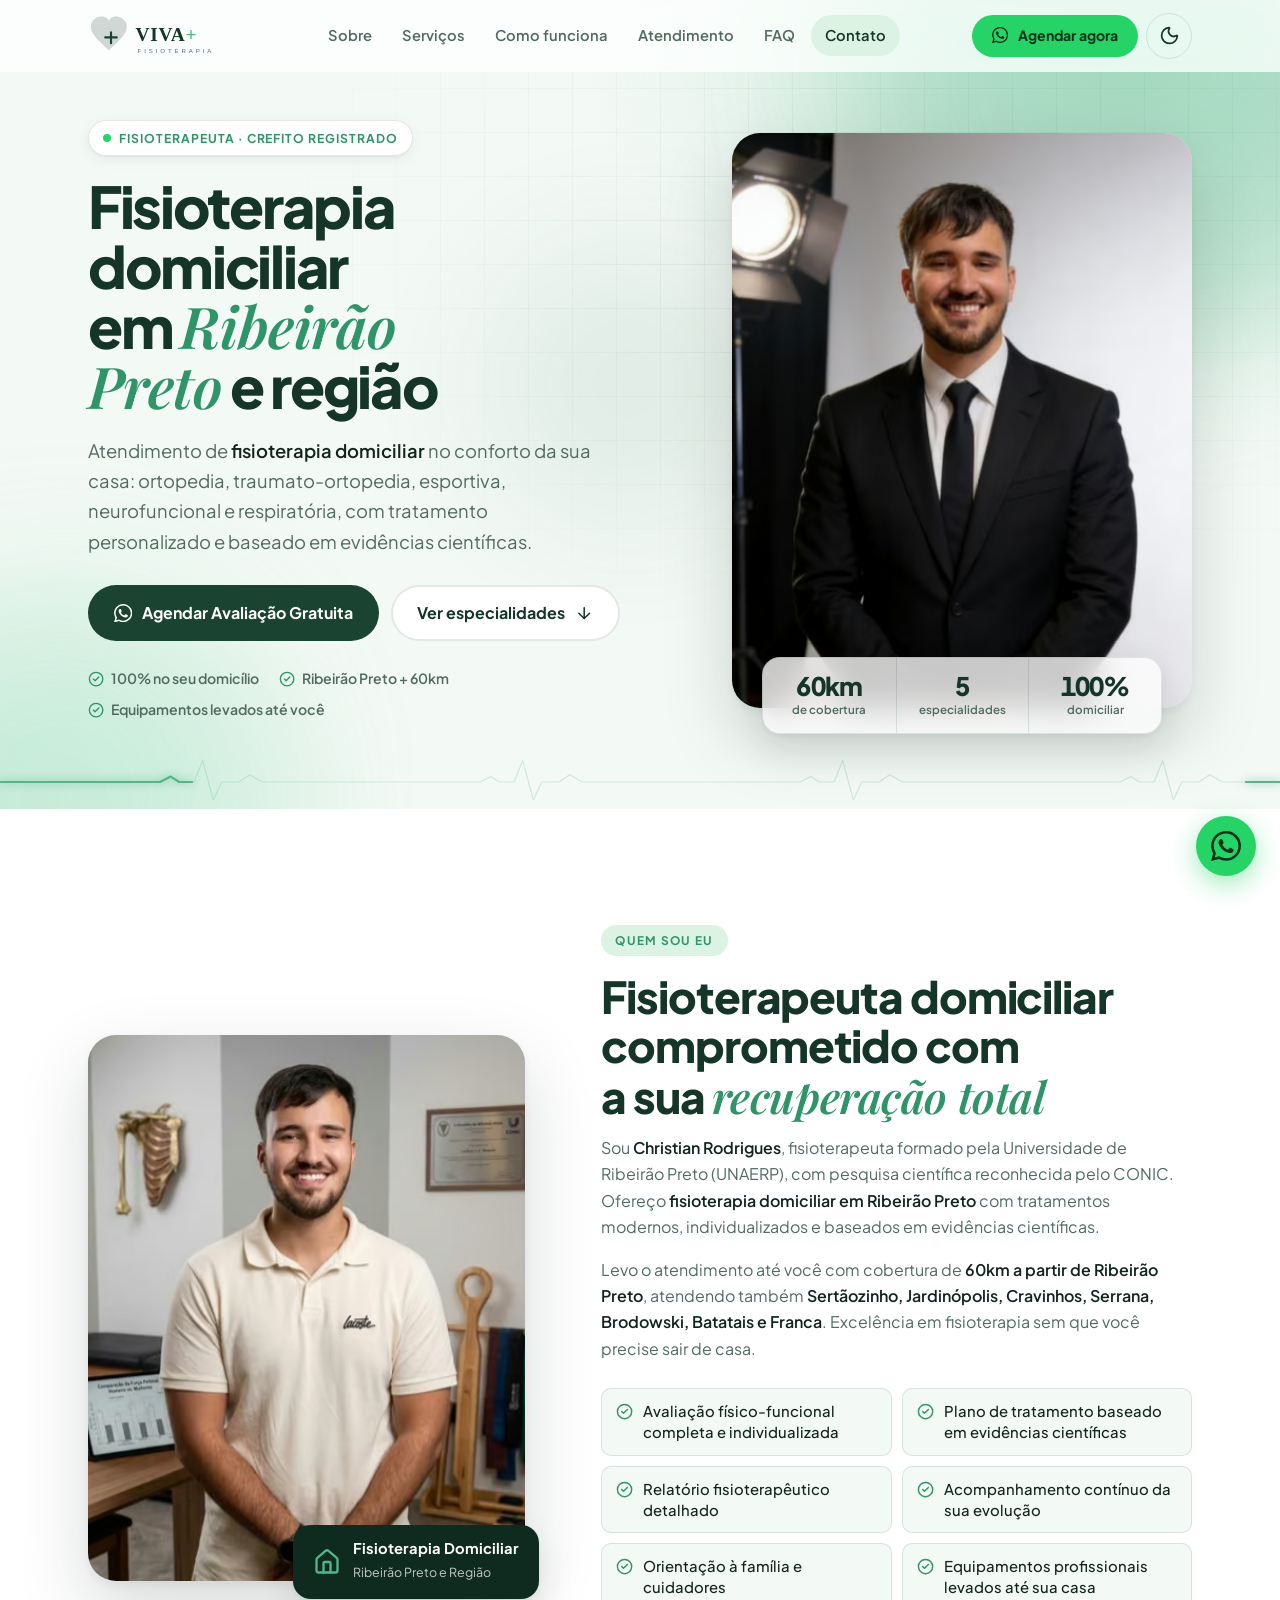
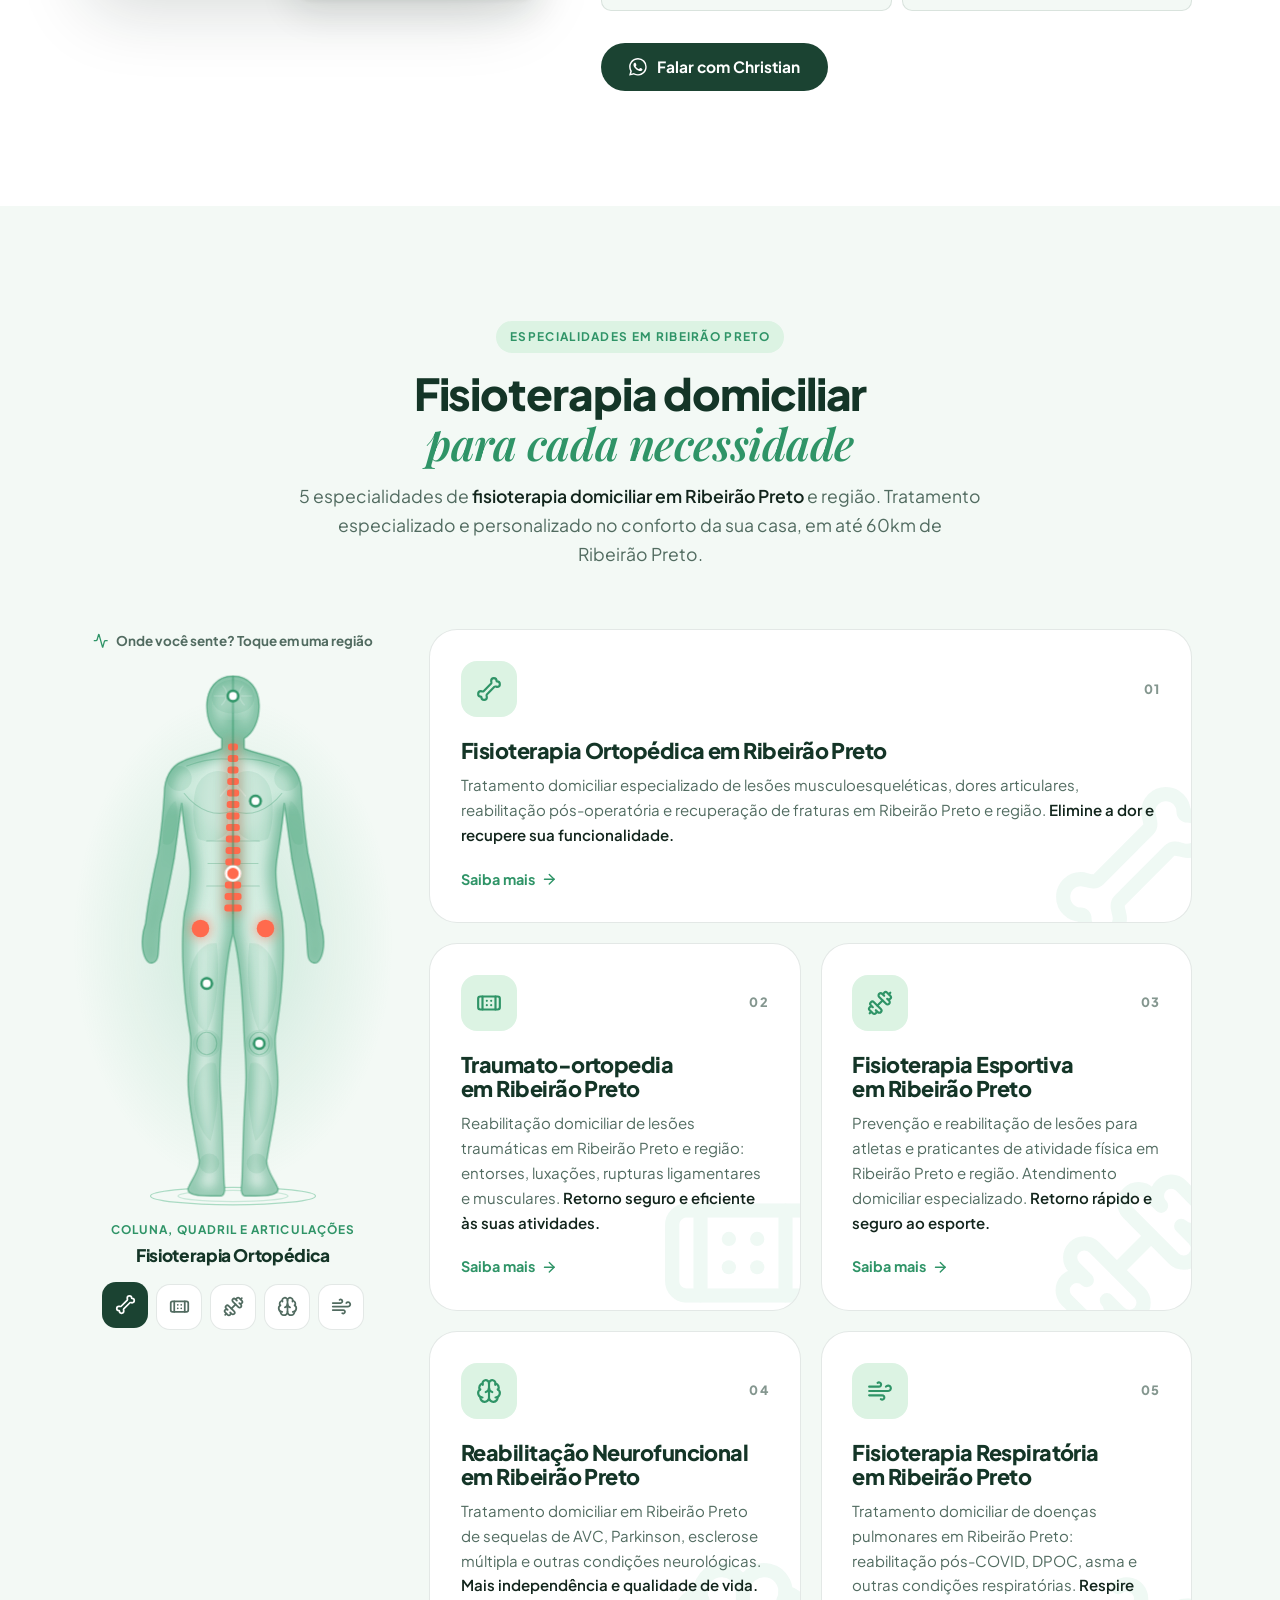
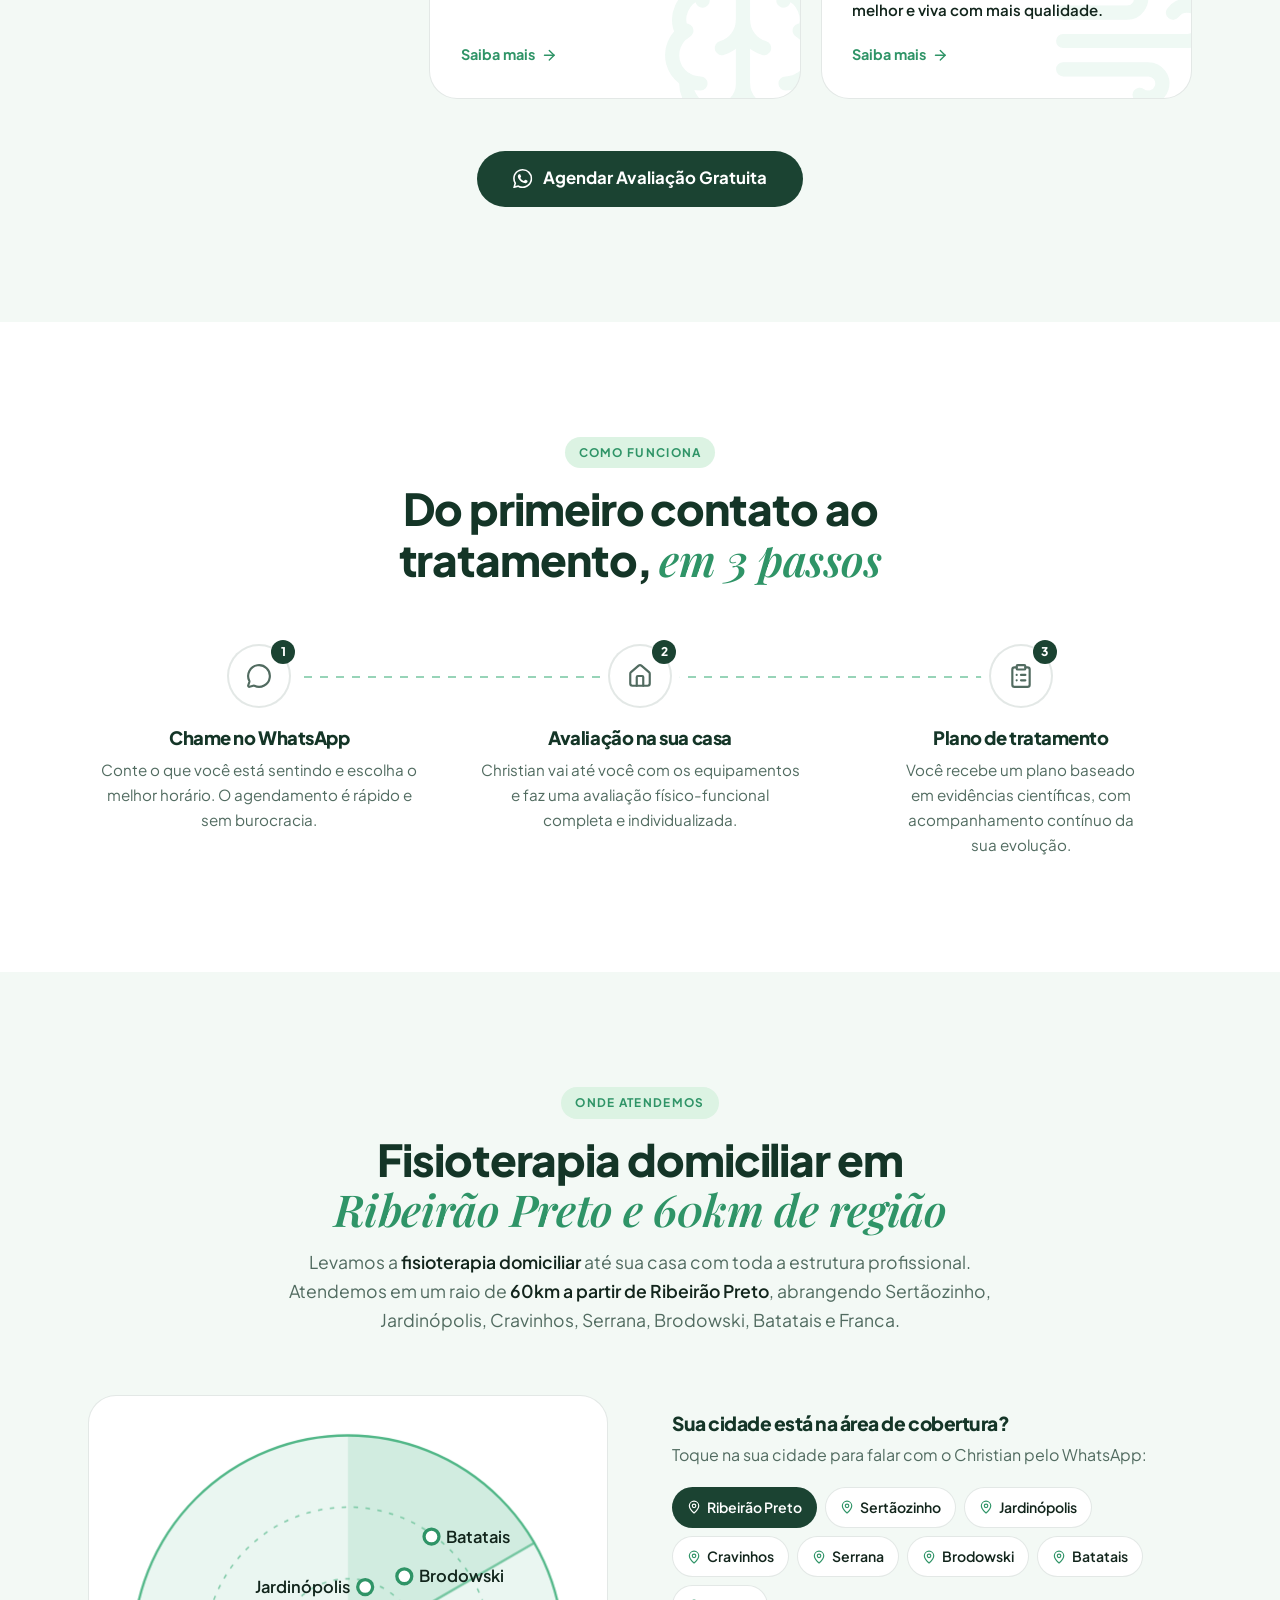
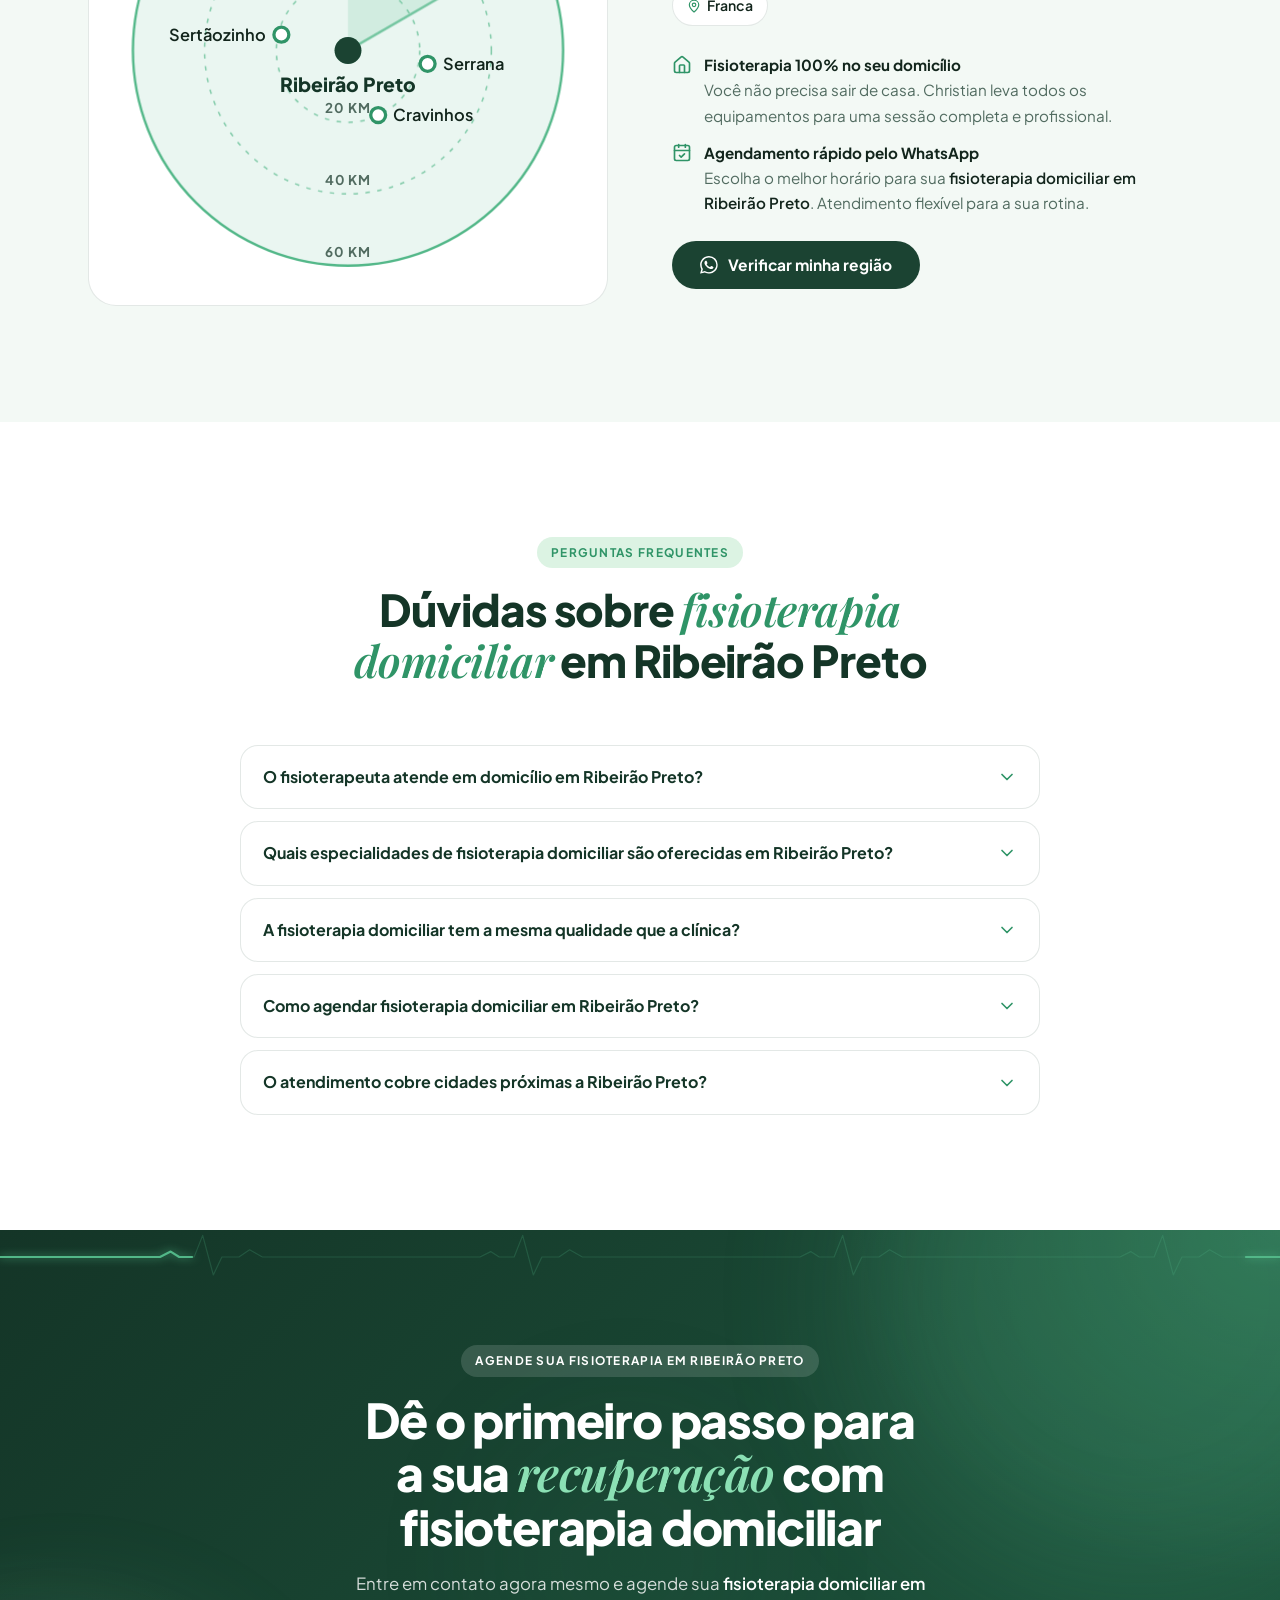
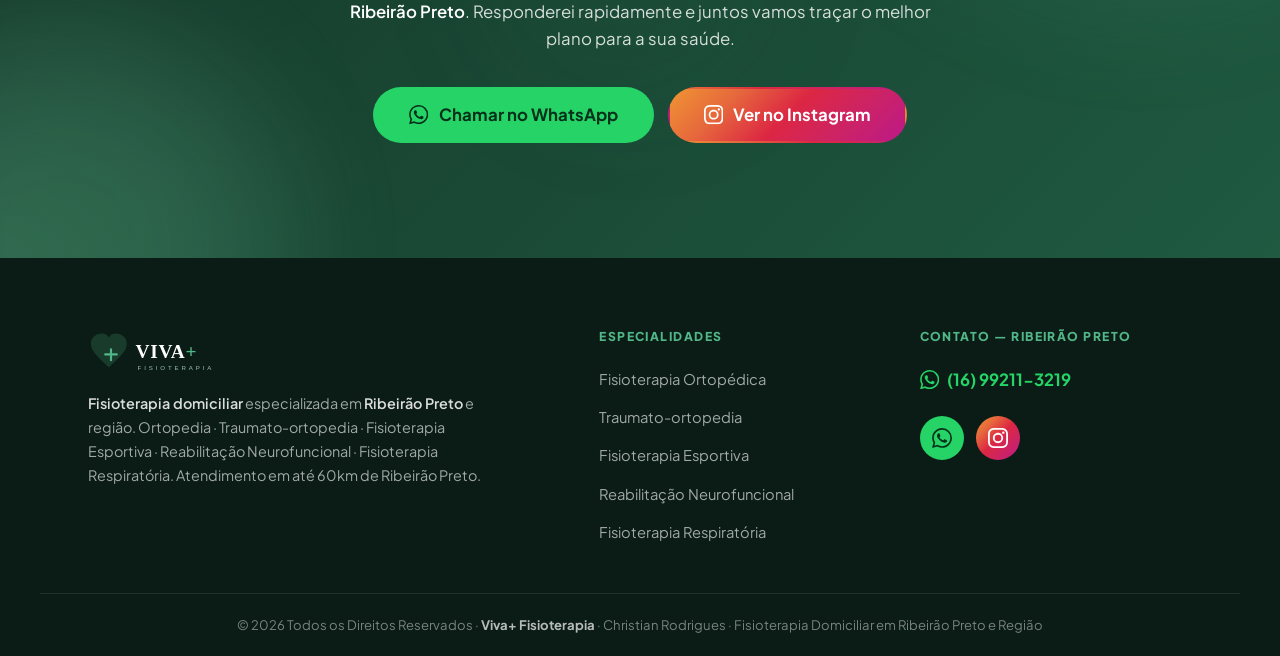
==== commit 83fbd358: "Merge pull request #3 from carlosrofarina-ui/ccr-02e55207-5vgu3c Adiciona corpo humano interativo, e" ====
--- a/index.html
+++ b/index.html
@@ -272,6 +272,7 @@
 
 <!-- ══ HERO ══ -->
 <section class="hero" id="home" aria-label="Fisioterapia domiciliar em Ribeirão Preto — Christian Rodrigues">
+  <div class="aurora" aria-hidden="true"><i></i><i></i><i></i></div>
   <div class="c hero-grid">
     <div data-a="l">
       <p class="hero-tag"><i aria-hidden="true"></i> Fisioterapeuta · CREFITO Registrado</p>
@@ -294,7 +295,7 @@
       </ul>
     </div>
 
-    <div class="hero-media" data-a="r">
+    <div class="hero-media" data-a="r" data-tilt>
       <div class="hero-frame">
         <picture>
           <source type="image/avif" srcset="img/christian-formal-480.avif 480w, img/christian-formal-800.avif 800w, img/christian-formal-1200.avif 1200w" sizes="(max-width: 859px) 400px, 460px">
@@ -310,13 +311,14 @@
       </div>
     </div>
   </div>
+  <svg class="ecg" viewBox="0 0 1200 60" preserveAspectRatio="none" aria-hidden="true"><path class="ecg-base" d="M0 30H150l10 -6l8 6h14l8 -24l10 44l8 -20h16l10 -8l12 8H450l10 -6l8 6h14l8 -24l10 44l8 -20h16l10 -8l12 8H750l10 -6l8 6h14l8 -24l10 44l8 -20h16l10 -8l12 8H1050l10 -6l8 6h14l8 -24l10 44l8 -20h16l10 -8l12 8H1200"/><path class="ecg-run" d="M0 30H150l10 -6l8 6h14l8 -24l10 44l8 -20h16l10 -8l12 8H450l10 -6l8 6h14l8 -24l10 44l8 -20h16l10 -8l12 8H750l10 -6l8 6h14l8 -24l10 44l8 -20h16l10 -8l12 8H1050l10 -6l8 6h14l8 -24l10 44l8 -20h16l10 -8l12 8H1200" pathLength="1000"/></svg>
 </section>
 
 <!-- ══ SOBRE ══ -->
 <section class="sec" id="sobre" aria-labelledby="sobre-title">
   <div class="c about-grid">
     <div class="about-vis" data-a="l">
-      <div class="about-img">
+      <div class="about-img" data-tilt>
         <picture>
           <source type="image/avif" srcset="img/christian-clinica-460.avif">
           <source type="image/webp" srcset="img/christian-clinica-460.webp">
@@ -371,10 +373,46 @@
       </p>
     </header>
 
-    <div class="svc-grid">
-      <article class="svc-card" data-a style="--d:0">
+    <div class="svc-wrap" id="svc-wrap">
+      <aside class="svc-fig" data-a aria-label="Corpo humano interativo: escolha a região para ver a especialidade">
+        <p class="fig-kicker"><svg class="ic" aria-hidden="true"><use href="img/icons.svg#activity"/></svg> Onde você sente? Toque em uma região</p>
+        <div class="fig fig--live" data-fig>
+      <div class="fig-stage">
+        <svg class="fig-svg" viewBox="0 0 200 432" aria-hidden="true">
+          <defs>
+            <linearGradient id="fg-skin" x1="0" y1="0" x2="0" y2="1"><stop offset="0" class="fs-1"/><stop offset=".55" class="fs-2"/><stop offset="1" class="fs-3"/></linearGradient>
+            <linearGradient id="fg-scan" x1="0" y1="0" x2="0" y2="1"><stop offset="0" class="sc-0"/><stop offset="1" class="sc-1"/></linearGradient>
+            <filter id="fg-blur" x="-20%" y="-10%" width="140%" height="120%"><feGaussianBlur stdDeviation="5"/></filter>
+            <path id="fg-half" d="M100 8C113 8 121 18 121 32C121 44 116 54 109 58L109 66C118 70 132 72 140 76C150 80 155 90 155 102C156 120 158 136 160 150C164 168 168 188 170 206C173 214 174 226 170 234C167 240 161 238 160 232C159 224 159 214 158 206C154 190 150 170 147 154C145 140 143 124 141 110C140 126 137 142 135 156C133 170 136 184 139 198C142 222 140 262 134 296C133 306 136 318 136 332C136 352 130 376 127 396C127 404 134 412 136 418C137 423 128 424 118 424L110 424C107 424 106 420 107 414C108 392 108 366 110 340C111 326 110 312 109 300C108 270 106 236 100 214Z"/>
+            <clipPath id="fg-clip"><use href="#fg-half"/><use href="#fg-half" transform="matrix(-1 0 0 1 200 0)"/></clipPath>
+          </defs>
+          <ellipse class="b-floor" cx="100" cy="424" rx="66" ry="7"/>
+          <ellipse class="b-floor b-floor--2" cx="100" cy="424" rx="44" ry="4.5"/>
+          <g class="b-skin"><use href="#fg-half"/><use href="#fg-half" transform="matrix(-1 0 0 1 200 0)"/></g>
+          <g clip-path="url(#fg-clip)">
+            <g class="b-shade"><use href="#fg-half"/><use href="#fg-half" transform="matrix(-1 0 0 1 200 0)"/></g>
+            <ellipse class="b-hi" cx="100" cy="104" rx="26" ry="34"/><ellipse class="b-hi" cx="100" cy="26" rx="12" ry="14"/><path d="M122 226C128 250 128 276 122 292" class="b-hi-l"/><path d="M122 226C128 250 128 276 122 292" transform="matrix(-1 0 0 1 200 0)" class="b-hi-l"/>
+            <g class="b-line"><path d="M100 75C112 73 124 75 137 80"/><path d="M100 75C112 73 124 75 137 80" transform="matrix(-1 0 0 1 200 0)"/><path d="M101 116C113 121 128 116 139 102"/><path d="M101 116C113 121 128 116 139 102" transform="matrix(-1 0 0 1 200 0)"/><path d="M100 120V198"/><path d="M103 140H121"/><path d="M103 140H121" transform="matrix(-1 0 0 1 200 0)"/><path d="M103 158H120"/><path d="M103 158H120" transform="matrix(-1 0 0 1 200 0)"/><path d="M103 176H121"/><path d="M103 176H121" transform="matrix(-1 0 0 1 200 0)"/><ellipse cx="121" cy="302" rx="8" ry="9"/><ellipse cx="79" cy="302" rx="8" ry="9"/></g>
+            <g class="b-reg" data-spec="neuro"><path d="M100 11C110 11 117 17 117 25C117 33 110 38 100 38C90 38 83 33 83 25C83 17 90 11 100 11Z"/><path class="b-reg-l" d="M100 12V37M92 16C96 20 96 26 91 31M108 16C104 20 104 26 109 31M85 24H93M107 24H115"/></g>
+            <g class="b-reg" data-spec="resp"><path d="M104 86C112 81 126 85 130 99C133 113 132 128 128 138C120 143 108 139 104 132Z"/><path d="M104 86C112 81 126 85 130 99C133 113 132 128 128 138C120 143 108 139 104 132Z" transform="matrix(-1 0 0 1 200 0)"/><path class="b-reg-l" d="M100 70V92M100 92L110 104M100 92L90 104"/></g>
+            <g class="b-reg on" data-spec="orto"><rect x="96.0" y="62.0" width="8.0" height="5.6" rx="2.2"/><rect x="95.8" y="71.2" width="8.4" height="5.6" rx="2.2"/><rect x="95.6" y="80.4" width="8.8" height="5.6" rx="2.2"/><rect x="95.4" y="89.6" width="9.3" height="5.6" rx="2.2"/><rect x="95.2" y="98.8" width="9.7" height="5.6" rx="2.2"/><rect x="95.0" y="108.0" width="10.1" height="5.6" rx="2.2"/><rect x="94.7" y="117.2" width="10.5" height="5.6" rx="2.2"/><rect x="94.5" y="126.4" width="10.9" height="5.6" rx="2.2"/><rect x="94.3" y="135.6" width="11.4" height="5.6" rx="2.2"/><rect x="94.1" y="144.8" width="11.8" height="5.6" rx="2.2"/><rect x="93.9" y="154.0" width="12.2" height="5.6" rx="2.2"/><rect x="93.7" y="163.2" width="12.6" height="5.6" rx="2.2"/><rect x="93.5" y="172.4" width="13.0" height="5.6" rx="2.2"/><rect x="93.3" y="181.6" width="13.5" height="5.6" rx="2.2"/><rect x="93.1" y="190.8" width="13.9" height="5.6" rx="2.2"/><circle cx="126" cy="210" r="7"/><circle cx="74" cy="210" r="7"/></g>
+            <g class="b-reg" data-spec="trauma"><circle cx="121" cy="302" r="11"/><circle cx="79" cy="302" r="11"/><circle cx="119" cy="398" r="8"/><circle cx="81" cy="398" r="8"/><circle cx="143" cy="90" r="10"/><circle cx="57" cy="90" r="10"/></g>
+            <g class="b-reg" data-spec="esporte"><path d="M113 222C127 220 137 238 135 262C133 280 127 292 121 292C114 280 110 250 113 222Z"/><path d="M113 222C127 220 137 238 135 262C133 280 127 292 121 292C114 280 110 250 113 222Z" transform="matrix(-1 0 0 1 200 0)"/><path d="M114 318C124 314 133 330 131 350C129 366 123 376 118 380C113 362 110 336 114 318Z"/><path d="M114 318C124 314 133 330 131 350C129 366 123 376 118 380C113 362 110 336 114 318Z" transform="matrix(-1 0 0 1 200 0)"/><path d="M146 108C153 112 157 128 156 142C151 145 147 141 146 134C144 124 144 114 146 108Z"/><path d="M146 108C153 112 157 128 156 142C151 145 147 141 146 134C144 124 144 114 146 108Z" transform="matrix(-1 0 0 1 200 0)"/></g>
+            <rect class="b-scan" x="20" y="-70" width="160" height="70" fill="url(#fg-scan)"/>
+          </g>
+          <g class="b-edge"><use href="#fg-half"/><use href="#fg-half" transform="matrix(-1 0 0 1 200 0)"/></g>
+          <g class="b-dot" data-spec="neuro" style="--i:0"><circle class="b-hit" cx="100" cy="24" r="17"/><circle class="b-ping" cx="100" cy="24" r="5"/><circle class="b-core" cx="100" cy="24" r="4.2"/></g><g class="b-dot" data-spec="resp" style="--i:1"><circle class="b-hit" cx="118" cy="108" r="17"/><circle class="b-ping" cx="118" cy="108" r="5"/><circle class="b-core" cx="118" cy="108" r="4.2"/></g><g class="b-dot on" data-spec="orto" style="--i:2"><circle class="b-hit" cx="100" cy="166" r="17"/><circle class="b-ping" cx="100" cy="166" r="5"/><circle class="b-core" cx="100" cy="166" r="4.2"/></g><g class="b-dot" data-spec="trauma" style="--i:3"><circle class="b-hit" cx="121" cy="302" r="17"/><circle class="b-ping" cx="121" cy="302" r="5"/><circle class="b-core" cx="121" cy="302" r="4.2"/></g><g class="b-dot" data-spec="esporte" style="--i:4"><circle class="b-hit" cx="79" cy="254" r="17"/><circle class="b-ping" cx="79" cy="254" r="5"/><circle class="b-core" cx="79" cy="254" r="4.2"/></g>
+        </svg>
+      </div>
+      <p class="fig-info" aria-live="polite"><span class="fig-region">Coluna, quadril e articulações</span><strong class="fig-name">Fisioterapia Ortopédica</strong></p>
+      <div class="fig-tabs" role="group" aria-label="Escolha a região do corpo"><button type="button" class="fig-tab on" data-spec="orto" data-name="Fisioterapia Ortopédica" data-region="Coluna, quadril e articulações" aria-label="Fisioterapia Ortopédica: Coluna, quadril e articulações" aria-pressed="true"><svg class="ic" aria-hidden="true"><use href="img/icons.svg#bone"/></svg></button><button type="button" class="fig-tab" data-spec="trauma" data-name="Traumato-ortopedia" data-region="Joelho, tornozelo e ombro" aria-label="Traumato-ortopedia: Joelho, tornozelo e ombro" aria-pressed="false"><svg class="ic" aria-hidden="true"><use href="img/icons.svg#bandage"/></svg></button><button type="button" class="fig-tab" data-spec="esporte" data-name="Fisioterapia Esportiva" data-region="Músculos e tendões" aria-label="Fisioterapia Esportiva: Músculos e tendões" aria-pressed="false"><svg class="ic" aria-hidden="true"><use href="img/icons.svg#dumbbell"/></svg></button><button type="button" class="fig-tab" data-spec="neuro" data-name="Reabilitação Neurofuncional" data-region="Cérebro e sistema nervoso" aria-label="Reabilitação Neurofuncional: Cérebro e sistema nervoso" aria-pressed="false"><svg class="ic" aria-hidden="true"><use href="img/icons.svg#brain"/></svg></button><button type="button" class="fig-tab" data-spec="resp" data-name="Fisioterapia Respiratória" data-region="Pulmões e respiração" aria-label="Fisioterapia Respiratória: Pulmões e respiração" aria-pressed="false"><svg class="ic" aria-hidden="true"><use href="img/icons.svg#wind"/></svg></button></div>
+    </div>
+      </aside>
+      <div class="svc-main">
+        <div class="svc-grid">
+      <article class="svc-card" data-a data-tilt data-spec="orto" style="--d:0">
         <div class="svc-top">
-          <div class="svc-ico"><svg class="ic" aria-hidden="true"><use href="img/icons.svg#bone"/></svg></div>
+          <div class="svc-ico" data-ic="bone"><svg class="ic" aria-hidden="true"><use href="img/icons.svg#bone"/></svg></div>
           <span class="svc-num" aria-hidden="true">01</span>
         </div>
         <h3>Fisioterapia Ortopédica em Ribeirão Preto</h3>
@@ -382,9 +420,9 @@
         <a href="ortopedia.html" class="svc-lnk" aria-label="Saiba mais sobre Fisioterapia Ortopédica domiciliar em Ribeirão Preto">Saiba mais <svg class="ic" aria-hidden="true"><use href="img/icons.svg#arrow-right"/></svg></a>
         <svg class="svc-bg" aria-hidden="true"><use href="img/icons.svg#bone"/></svg>
       </article>
-      <article class="svc-card" data-a style="--d:1">
+      <article class="svc-card" data-a data-tilt data-spec="trauma" style="--d:1">
         <div class="svc-top">
-          <div class="svc-ico"><svg class="ic" aria-hidden="true"><use href="img/icons.svg#bandage"/></svg></div>
+          <div class="svc-ico" data-ic="bandage"><svg class="ic" aria-hidden="true"><use href="img/icons.svg#bandage"/></svg></div>
           <span class="svc-num" aria-hidden="true">02</span>
         </div>
         <h3>Traumato-ortopedia em Ribeirão Preto</h3>
@@ -392,9 +430,9 @@
         <a href="traumatortopedia.html" class="svc-lnk" aria-label="Saiba mais sobre Traumato-ortopedia domiciliar em Ribeirão Preto">Saiba mais <svg class="ic" aria-hidden="true"><use href="img/icons.svg#arrow-right"/></svg></a>
         <svg class="svc-bg" aria-hidden="true"><use href="img/icons.svg#bandage"/></svg>
       </article>
-      <article class="svc-card" data-a style="--d:2">
+      <article class="svc-card" data-a data-tilt data-spec="esporte" style="--d:2">
         <div class="svc-top">
-          <div class="svc-ico"><svg class="ic" aria-hidden="true"><use href="img/icons.svg#dumbbell"/></svg></div>
+          <div class="svc-ico" data-ic="dumbbell"><svg class="ic" aria-hidden="true"><use href="img/icons.svg#dumbbell"/></svg></div>
           <span class="svc-num" aria-hidden="true">03</span>
         </div>
         <h3>Fisioterapia Esportiva em Ribeirão Preto</h3>
@@ -402,9 +440,9 @@
         <a href="fisioterapia-esportiva.html" class="svc-lnk" aria-label="Saiba mais sobre Fisioterapia Esportiva domiciliar em Ribeirão Preto">Saiba mais <svg class="ic" aria-hidden="true"><use href="img/icons.svg#arrow-right"/></svg></a>
         <svg class="svc-bg" aria-hidden="true"><use href="img/icons.svg#dumbbell"/></svg>
       </article>
-      <article class="svc-card" data-a style="--d:3">
+      <article class="svc-card" data-a data-tilt data-spec="neuro" style="--d:3">
         <div class="svc-top">
-          <div class="svc-ico"><svg class="ic" aria-hidden="true"><use href="img/icons.svg#brain"/></svg></div>
+          <div class="svc-ico" data-ic="brain"><svg class="ic" aria-hidden="true"><use href="img/icons.svg#brain"/></svg></div>
           <span class="svc-num" aria-hidden="true">04</span>
         </div>
         <h3>Reabilitação Neurofuncional em Ribeirão Preto</h3>
@@ -412,9 +450,9 @@
         <a href="reabilitacao-neurofuncional.html" class="svc-lnk" aria-label="Saiba mais sobre Reabilitação Neurofuncional domiciliar em Ribeirão Preto">Saiba mais <svg class="ic" aria-hidden="true"><use href="img/icons.svg#arrow-right"/></svg></a>
         <svg class="svc-bg" aria-hidden="true"><use href="img/icons.svg#brain"/></svg>
       </article>
-      <article class="svc-card" data-a style="--d:4">
+      <article class="svc-card" data-a data-tilt data-spec="resp" style="--d:4">
         <div class="svc-top">
-          <div class="svc-ico"><svg class="ic" aria-hidden="true"><use href="img/icons.svg#wind"/></svg></div>
+          <div class="svc-ico" data-ic="wind"><svg class="ic" aria-hidden="true"><use href="img/icons.svg#wind"/></svg></div>
           <span class="svc-num" aria-hidden="true">05</span>
         </div>
         <h3>Fisioterapia Respiratória em Ribeirão Preto</h3>
@@ -422,8 +460,10 @@
         <a href="fisioterapia-respiratoria.html" class="svc-lnk" aria-label="Saiba mais sobre Fisioterapia Respiratória domiciliar em Ribeirão Preto">Saiba mais <svg class="ic" aria-hidden="true"><use href="img/icons.svg#arrow-right"/></svg></a>
         <svg class="svc-bg" aria-hidden="true"><use href="img/icons.svg#wind"/></svg>
       </article>
-    </div>
-    <p class="svc-hint" aria-hidden="true">Deslize para ver todas <svg class="ic" aria-hidden="true"><use href="img/icons.svg#arrow-right"/></svg></p>
+        </div>
+        <p class="svc-hint" aria-hidden="true">Deslize para ver todas <svg class="ic" aria-hidden="true"><use href="img/icons.svg#arrow-right"/></svg></p>
+      </div>
+    </div>
 
     <div class="svc-cta" data-a>
       <a href="https://wa.me/5516992113219?text=Ol%C3%A1%20Christian%21%20Gostaria%20de%20agendar%20uma%20avalia%C3%A7%C3%A3o%20de%20fisioterapia%20domiciliar%20em%20Ribeir%C3%A3o%20Preto." class="btn btn-p btn-lg" target="_blank" rel="noopener noreferrer" aria-label="Agendar avaliação de fisioterapia domiciliar em Ribeirão Preto">
@@ -479,15 +519,16 @@
         <circle class="m-ring m-ring--out" cx="175" cy="235" r="144"/>
         <circle class="m-ring" cx="175" cy="235" r="96"/>
         <circle class="m-ring" cx="175" cy="235" r="48"/>
+        <g class="m-sweep"><path d="M175 235L175 91A144 144 0 0 1 299.7 163Z"/><path class="m-sweep-edge" d="M175 235L299.7 163"/></g>
         <text class="m-km" x="175" y="277" text-anchor="middle">20 KM</text>
         <text class="m-km" x="175" y="325" text-anchor="middle">40 KM</text>
         <text class="m-km" x="175" y="373" text-anchor="middle">60 KM</text>
-        <g class="m-city" data-city="sertaozinho"><circle cx="130.4" cy="224.4" r="5"/><text x="120.4" y="228.4" text-anchor="end">Sertãozinho</text></g>
-        <g class="m-city" data-city="jardinopolis"><circle cx="186.5" cy="192.5" r="5"/><text x="176.5" y="196.5" text-anchor="end">Jardinópolis</text></g>
-        <g class="m-city" data-city="cravinhos"><circle cx="195.2" cy="278.2" r="5"/><text x="205.2" y="282.2" text-anchor="start">Cravinhos</text></g>
-        <g class="m-city" data-city="serrana"><circle cx="228.3" cy="243.9" r="5"/><text x="238.3" y="247.9" text-anchor="start">Serrana</text></g>
-        <g class="m-city" data-city="brodowski"><circle cx="212.7" cy="185.3" r="5"/><text x="222.7" y="189.3" text-anchor="start">Brodowski</text></g>
-        <g class="m-city" data-city="batatais"><circle cx="230.9" cy="158.7" r="5"/><text x="240.9" y="162.7" text-anchor="start">Batatais</text></g>
+        <g class="m-city" data-city="sertaozinho" style="--i:0"><circle cx="130.4" cy="224.4" r="5"/><text x="120.4" y="228.4" text-anchor="end">Sertãozinho</text></g>
+        <g class="m-city" data-city="jardinopolis" style="--i:1"><circle cx="186.5" cy="192.5" r="5"/><text x="176.5" y="196.5" text-anchor="end">Jardinópolis</text></g>
+        <g class="m-city" data-city="cravinhos" style="--i:2"><circle cx="195.2" cy="278.2" r="5"/><text x="205.2" y="282.2" text-anchor="start">Cravinhos</text></g>
+        <g class="m-city" data-city="serrana" style="--i:3"><circle cx="228.3" cy="243.9" r="5"/><text x="238.3" y="247.9" text-anchor="start">Serrana</text></g>
+        <g class="m-city" data-city="brodowski" style="--i:4"><circle cx="212.7" cy="185.3" r="5"/><text x="222.7" y="189.3" text-anchor="start">Brodowski</text></g>
+        <g class="m-city" data-city="batatais" style="--i:5"><circle cx="230.9" cy="158.7" r="5"/><text x="240.9" y="162.7" text-anchor="start">Batatais</text></g>
         <g class="m-home"><circle class="m-pulse" cx="175" cy="235" r="9"/><circle class="m-core" cx="175" cy="235" r="9"/><text x="175" y="263" text-anchor="middle">Ribeirão Preto</text></g>
         </svg>
       </div>
@@ -551,6 +592,8 @@
 
 <!-- ══ CONTATO ══ -->
 <section class="cta-sec" id="contato" aria-labelledby="cta-title">
+  <div class="aurora" aria-hidden="true"><i></i><i></i><i></i></div>
+  <svg class="ecg" viewBox="0 0 1200 60" preserveAspectRatio="none" aria-hidden="true"><path class="ecg-base" d="M0 30H150l10 -6l8 6h14l8 -24l10 44l8 -20h16l10 -8l12 8H450l10 -6l8 6h14l8 -24l10 44l8 -20h16l10 -8l12 8H750l10 -6l8 6h14l8 -24l10 44l8 -20h16l10 -8l12 8H1050l10 -6l8 6h14l8 -24l10 44l8 -20h16l10 -8l12 8H1200"/><path class="ecg-run" d="M0 30H150l10 -6l8 6h14l8 -24l10 44l8 -20h16l10 -8l12 8H450l10 -6l8 6h14l8 -24l10 44l8 -20h16l10 -8l12 8H750l10 -6l8 6h14l8 -24l10 44l8 -20h16l10 -8l12 8H1050l10 -6l8 6h14l8 -24l10 44l8 -20h16l10 -8l12 8H1200" pathLength="1000"/></svg>
   <div class="c cta-inner" data-a>
     <span class="tag">Agende sua fisioterapia em Ribeirão Preto</span>
     <h2 class="cta-title" id="cta-title">Dê o primeiro passo para a sua <em>recuperação</em> com fisioterapia domiciliar</h2>
--- a/css/site.css
+++ b/css/site.css
@@ -479,3 +479,203 @@
   .js [data-a]{opacity:1;transform:none}
   @view-transition{navigation:none}
 }
+
+/* ============================================================
+   CORPO HUMANO INTERATIVO
+============================================================ */
+.fig{--pain:#ff6a4d;--fig-glow:color-mix(in srgb,var(--pain) 75%,transparent);display:grid;justify-items:center;gap:14px;text-align:center}
+.fig-stage{position:relative;width:min(100%,250px)}
+.fig-stage::before{content:'';position:absolute;inset:6% -14% 4%;z-index:-1;border-radius:50%;background:radial-gradient(closest-side,color-mix(in srgb,var(--mint) 24%,transparent),transparent);animation:figaura 5s ease-in-out infinite alternate}
+@keyframes figaura{to{transform:scale(1.08);opacity:.7}}
+.fig-svg{width:100%;height:auto;overflow:visible}
+.fs-1{stop-color:color-mix(in srgb,var(--mint) 34%,var(--card))}
+.fs-2{stop-color:color-mix(in srgb,var(--mint) 22%,var(--card))}
+.fs-3{stop-color:color-mix(in srgb,var(--mint) 12%,var(--card))}
+.b-shade{fill:none;stroke:var(--accent);stroke-width:13;opacity:.5;filter:url(#fg-blur)}
+.b-hi{fill:#fff;opacity:.34;filter:url(#fg-blur)}
+.b-hi-l{fill:none;stroke:#fff;stroke-width:7;stroke-linecap:round;opacity:.3;filter:url(#fg-blur)}
+.sc-0{stop-color:var(--mint);stop-opacity:0}
+.sc-1{stop-color:var(--mint);stop-opacity:.3}
+.b-skin{fill:url(#fg-skin)}
+.b-edge{fill:none;stroke:var(--accent);stroke-width:1.1;stroke-linejoin:round;opacity:.55}
+.b-floor{fill:none;stroke:var(--mint);stroke-width:1;opacity:.45}
+.b-floor--2{opacity:.25}
+.b-line{fill:none;stroke:var(--accent);stroke-width:.9;stroke-linecap:round;opacity:.28}
+.b-reg{fill:var(--accent);opacity:.1;transition:opacity .45s var(--ease)}
+.b-reg-l{fill:none;stroke:#fff;stroke-width:1.1;stroke-linecap:round;opacity:.7}
+.b-reg.on{opacity:1;fill:var(--pain);filter:drop-shadow(0 0 5px var(--fig-glow));animation:regpulse 1.5s ease-in-out infinite}
+@keyframes regpulse{0%,100%{opacity:1;filter:drop-shadow(0 0 3px var(--fig-glow))}50%{opacity:.62;filter:drop-shadow(0 0 11px var(--fig-glow))}}
+.b-scan{animation:scan 5.5s linear infinite}
+@keyframes scan{to{transform:translateY(520px)}}
+.b-dot{cursor:pointer}
+.b-hit{fill:transparent}
+.b-core{fill:var(--card);stroke:var(--accent);stroke-width:2;transition:r .25s var(--ease),fill .25s}
+.b-ping{fill:var(--mint);transform-box:fill-box;transform-origin:center;animation:dotping 2.4s var(--ease) infinite;animation-delay:calc(var(--i) * .45s)}
+@keyframes dotping{from{transform:scale(.8);opacity:.75}to{transform:scale(3.6);opacity:0}}
+.b-dot.on .b-core{r:5.6;fill:var(--pain);stroke:#fff}
+.b-dot.on .b-ping{fill:var(--pain)}
+.b-dot.on .b-ping{animation-duration:1.2s;animation-delay:0s}
+.fig:not(.fig--live) .b-dot{cursor:default}
+.fig:not(.fig--live) .b-dot:not(.on){display:none}
+.fig-info{display:grid;gap:2px;min-height:3.1em}
+.fig-region{font-size:.74rem;font-weight:700;letter-spacing:.09em;text-transform:uppercase;color:var(--accent)}
+.fig-name{font-size:1.08rem;font-weight:800;letter-spacing:-.02em;color:var(--head)}
+.fig-info.swap{animation:figswap .45s var(--ease)}
+@keyframes figswap{from{opacity:0;transform:translateY(8px)}}
+.fig-tabs{display:flex;flex-wrap:wrap;justify-content:center;gap:8px}
+.fig-tab{width:46px;height:46px;border-radius:14px;display:flex;align-items:center;justify-content:center;background:var(--card);border:1px solid var(--line);color:var(--muted);transition:background-color .25s,color .25s,border-color .25s,transform .25s var(--ease)}
+.fig-tab .ic{width:21px;height:21px}
+.fig-tab:hover{border-color:var(--mint);color:var(--accent);transform:translateY(-2px)}
+.fig-tab.on{background:var(--brand);color:var(--on-brand);border-color:transparent;transform:translateY(-2px)}
+.fig-kicker{display:inline-flex;align-items:center;gap:8px;font-size:.84rem;font-weight:700;color:var(--muted);margin-bottom:14px}
+.fig-kicker .ic{color:var(--accent)}
+.svc-fig{text-align:center;margin:0 auto clamp(24px,4vw,36px);max-width:520px}
+.svc-card.on{border-color:color-mix(in srgb,var(--mint) 75%,transparent);box-shadow:var(--sh-md)}
+.svc-card.on::before{opacity:1}
+.svc-card.on .svc-ico{background:var(--brand);color:var(--on-brand)}
+.ih-fig{justify-self:center;width:100%;max-width:230px}
+@media (min-width:1024px){
+  .svc-wrap{display:grid;grid-template-columns:290px minmax(0,1fr);gap:clamp(28px,4vw,56px);align-items:start}
+  .svc-fig{position:sticky;top:calc(var(--hh) + 20px);margin:0}
+  .svc-grid{grid-template-columns:repeat(2,minmax(0,1fr))}
+  .svc-card,.svc-card:nth-child(-n+2){grid-column:span 1}
+  .svc-card:first-child{grid-column:span 2}
+}
+@media (max-width:1023px){
+  .fig--live{grid-template-columns:minmax(120px,170px) minmax(0,1fr);column-gap:20px;align-items:center;justify-items:start;text-align:left}
+  .fig--live .fig-stage{grid-row:span 2;width:100%}
+  .fig--live .fig-info{align-self:end}
+  .fig--live .fig-tabs{justify-content:flex-start;align-self:start}
+}
+@media (max-width:859px){
+  .ih-fig{max-width:150px;margin-top:8px}
+}
+@media (max-width:359px){
+  .fig-tab{width:42px;height:42px}
+}
+
+/* ============================================================
+   FUNDO VIVO + LINHA DE PULSO
+============================================================ */
+.aurora{position:absolute;inset:0;z-index:-1;overflow:hidden;pointer-events:none}
+.aurora i{position:absolute;border-radius:50%;filter:blur(70px);opacity:.55;will-change:transform}
+.aurora i:nth-child(1){width:46vmax;height:46vmax;right:-12vmax;top:-18vmax;background:color-mix(in srgb,var(--mint) 55%,transparent);animation:drift1 19s ease-in-out infinite alternate}
+.aurora i:nth-child(2){width:34vmax;height:34vmax;left:-12vmax;bottom:-16vmax;background:color-mix(in srgb,#8be0b4 45%,transparent);animation:drift2 23s ease-in-out infinite alternate}
+.aurora i:nth-child(3){width:22vmax;height:22vmax;left:38%;top:30%;background:color-mix(in srgb,#2D6A4F 30%,transparent);opacity:.3;animation:drift3 27s ease-in-out infinite alternate}
+@keyframes drift1{to{transform:translate(-9vmax,7vmax) scale(1.15)}}
+@keyframes drift2{to{transform:translate(10vmax,-6vmax) scale(.9)}}
+@keyframes drift3{to{transform:translate(-12vmax,8vmax) scale(1.3)}}
+.cta-sec{isolation:isolate}
+.cta-sec .aurora i{opacity:.32}
+.ecg{position:absolute;left:0;right:0;bottom:0;width:100%;height:54px;z-index:-1;pointer-events:none}
+.cta-sec .ecg{bottom:auto;top:0}
+.ecg path{fill:none;vector-effect:non-scaling-stroke;stroke-linejoin:round;stroke-linecap:round}
+.ecg-base{stroke:var(--mint);stroke-width:1.2;opacity:.22}
+.ecg-run{stroke:var(--mint);stroke-width:2.2;stroke-dasharray:130 870;animation:ecgrun 4.2s linear infinite;filter:drop-shadow(0 0 5px var(--mint))}
+@keyframes ecgrun{from{stroke-dashoffset:130}to{stroke-dashoffset:-870}}
+
+/* ============================================================
+   MOVIMENTO GUIADO PELA ROLAGEM
+============================================================ */
+.hdr::after{content:'';position:absolute;left:0;right:0;bottom:-1px;height:2px;background:linear-gradient(90deg,var(--mint),var(--accent));transform-origin:0 50%;transform:scaleX(var(--sp,0))}
+.w{display:inline-block}
+.js .split .w{opacity:0;transform:translateY(.55em) rotate(2deg);filter:blur(6px);transition:opacity .6s var(--ease),transform .6s var(--ease),filter .6s var(--ease);transition-delay:calc(55ms * var(--w) + 80ms)}
+.js .vis .split .w,.js .split.vis .w{opacity:1;transform:none;filter:none}
+.steps::after{content:'';position:absolute;top:32px;left:16.66%;right:16.66%;height:2px;background:var(--mint);transform-origin:0 50%;transform:scaleX(var(--p,1))}
+.step-ico{transition:background-color .4s,color .4s,border-color .4s,transform .5s var(--ease)}
+.js .step:not(.lit) .step-ico{border-color:var(--line);color:var(--muted)}
+.step.lit .step-ico{transform:scale(1.08)}
+.step.lit .step-ico .ic{stroke-dasharray:160;animation:icdraw 1s var(--ease) both}
+.px{will-change:transform}
+.about-img img,.hero-frame img{scale:1.1}
+
+/* ============================================================
+   3D: INCLINAÇÃO COM O CURSOR
+============================================================ */
+[data-tilt]{--mx:50%;--my:0%}
+.tilting{transition:transform .12s linear!important;transition-delay:0s!important;will-change:transform}
+.hero-media{transform-style:preserve-3d}
+.hero-media.tilting .hero-stats,.hero-media .hero-stats{transition:transform .3s var(--ease)}
+.hero-media.tilting .hero-stats{transform:translateZ(46px)}
+.hero-frame,.about-img{position:relative}
+.hero-frame::after,.about-img::after{content:'';position:absolute;inset:0;pointer-events:none;background:radial-gradient(circle at var(--mx) var(--my),rgba(255,255,255,.28),transparent 45%);opacity:0;transition:opacity .3s}
+.tilting .hero-frame::after,.about-img.tilting::after{opacity:1}
+.svc-card::before{background:radial-gradient(70% 80% at var(--mx,100%) var(--my,0%),color-mix(in srgb,var(--mint) 26%,transparent),transparent 70%)}
+
+/* ============================================================
+   ÍCONES QUE SE DESENHAM E SE MOVEM
+============================================================ */
+@keyframes icdraw{from{stroke-dashoffset:160}to{stroke-dashoffset:0}}
+.svc-card:hover .svc-ico .ic,.svc-card.on .svc-ico .ic,.fig-tab.on .ic{stroke-dasharray:160;animation:icdraw .9s var(--ease) both,var(--icmove,icpop) 1.8s ease-in-out .9s infinite}
+[data-ic="bone"]{--icmove:icwiggle}
+[data-ic="bandage"]{--icmove:ictilt}
+[data-ic="dumbbell"]{--icmove:iclift}
+[data-ic="brain"]{--icmove:icpulse}
+[data-ic="wind"]{--icmove:icbreath}
+@keyframes icpop{50%{transform:scale(1.08)}}
+@keyframes icwiggle{25%{transform:rotate(-14deg)}75%{transform:rotate(14deg)}}
+@keyframes ictilt{50%{transform:rotate(90deg) scale(1.05)}}
+@keyframes iclift{50%{transform:translateY(-5px) rotate(-8deg)}}
+@keyframes icpulse{20%{transform:scale(1.16)}40%{transform:scale(1)}60%{transform:scale(1.12)}}
+@keyframes icbreath{50%{transform:scale(1.2) translateX(2px)}}
+.svc-bg{transition:transform .6s var(--ease),opacity .35s}
+.svc-card.on .svc-bg{transform:scale(1.1) rotate(-8deg);opacity:.16}
+
+/* ============================================================
+   MAPA: RADAR
+============================================================ */
+.m-sweep{transform-box:view-box;transform-origin:175px 235px;animation:sweep 7s linear infinite}
+.m-sweep path{fill:var(--mint);opacity:.16}
+.m-sweep .m-sweep-edge{fill:none;stroke:var(--mint);stroke-width:1.6;opacity:.75}
+@keyframes sweep{to{transform:rotate(360deg)}}
+.m-ring{transform-box:fill-box;transform-origin:center}
+.js .cov-map:not(.vis) .m-ring,.js .cov-map:not(.vis) .m-city,.js .cov-map:not(.vis) .m-km{opacity:0}
+.cov-map.vis .m-ring{animation:ringin 1.1s var(--ease) both}
+.cov-map.vis .m-ring:nth-of-type(2){animation-delay:.15s}
+.cov-map.vis .m-ring:nth-of-type(1){animation-delay:.3s}
+@keyframes ringin{from{transform:scale(0);opacity:0}}
+.cov-map.vis .m-km{animation:fadein .6s .9s both}
+.m-city{transform-box:fill-box;transform-origin:center}
+.cov-map.vis .m-city{animation:citypop .55s var(--ease) both;animation-delay:calc(1s + var(--i) * .16s)}
+@keyframes citypop{from{opacity:0;transform:scale(.3)}60%{transform:scale(1.15)}}
+@keyframes fadein{from{opacity:0}}
+
+/* ============================================================
+   MICROINTERAÇÕES
+============================================================ */
+.btn{position:relative;overflow:hidden}
+.ripple{position:absolute;border-radius:50%;background:currentColor;opacity:.28;transform:scale(0);pointer-events:none;animation:ripple .65s ease-out forwards}
+@keyframes ripple{to{transform:scale(1);opacity:0}}
+.magnet{transition:transform .2s var(--ease)}
+.logo .l-plus{transform-box:fill-box;transform-origin:center;animation:pluspulse 3.2s ease-in-out infinite}
+.logo .l-heart{transform-box:fill-box;transform-origin:center;animation:heartbeat 3.2s ease-in-out infinite}
+@keyframes pluspulse{0%,70%,100%{transform:scale(1)}80%{transform:scale(1.35)}90%{transform:scale(.95)}}
+@keyframes heartbeat{0%,70%,100%{transform:scale(1)}78%{transform:scale(1.1)}86%{transform:scale(.98)}92%{transform:scale(1.06)}}
+.nav-link{position:relative}
+.ftr-links a{background:linear-gradient(currentColor,currentColor) 0 100%/0 1px no-repeat;transition:background-size .3s var(--ease),color .2s}
+.ftr-links a:hover{background-size:100% 1px}
+.chip:active,.fig-tab:active{transform:scale(.95)}
+::view-transition-old(root){animation:vt-out .28s var(--ease) both}
+::view-transition-new(root){animation:vt-in .38s var(--ease) both}
+@keyframes vt-out{to{opacity:0;transform:translateY(-10px)}}
+@keyframes vt-in{from{opacity:0;transform:translateY(14px)}}
+
+@media (max-width:639px){
+  .steps::after{top:0;bottom:0;left:31px;right:auto;width:2px;height:auto;transform-origin:50% 0;transform:scaleY(var(--p,1))}
+  .ecg{height:36px}
+  .aurora i{filter:blur(48px)}
+}
+@media (prefers-reduced-motion:reduce){
+  .js .split .w{opacity:1;transform:none;filter:none}
+  .js .step:not(.lit) .step-ico{border-color:var(--mint);color:var(--accent)}
+  .js .cov-map:not(.vis) .m-ring,.js .cov-map:not(.vis) .m-city,.js .cov-map:not(.vis) .m-km{opacity:1}
+  .b-scan,.m-sweep,.ecg-run{display:none}
+  .about-img img,.hero-frame img{scale:1}
+}
+.step{z-index:1}
+@media (prefers-color-scheme:dark){:root:not([data-theme="light"]) .b-hi,:root:not([data-theme="light"]) .b-hi-l{opacity:.12}}
+:root[data-theme="dark"] .b-hi,:root[data-theme="dark"] .b-hi-l{opacity:.12}
+.ih-fig{max-width:190px}
+.ih-fig .fig-name{display:none}
+.ih-fig .fig-info{min-height:0;width:max-content;max-width:86vw;justify-self:center}
+@media (max-width:859px){.ih-fig{max-width:140px;margin-inline:auto}}
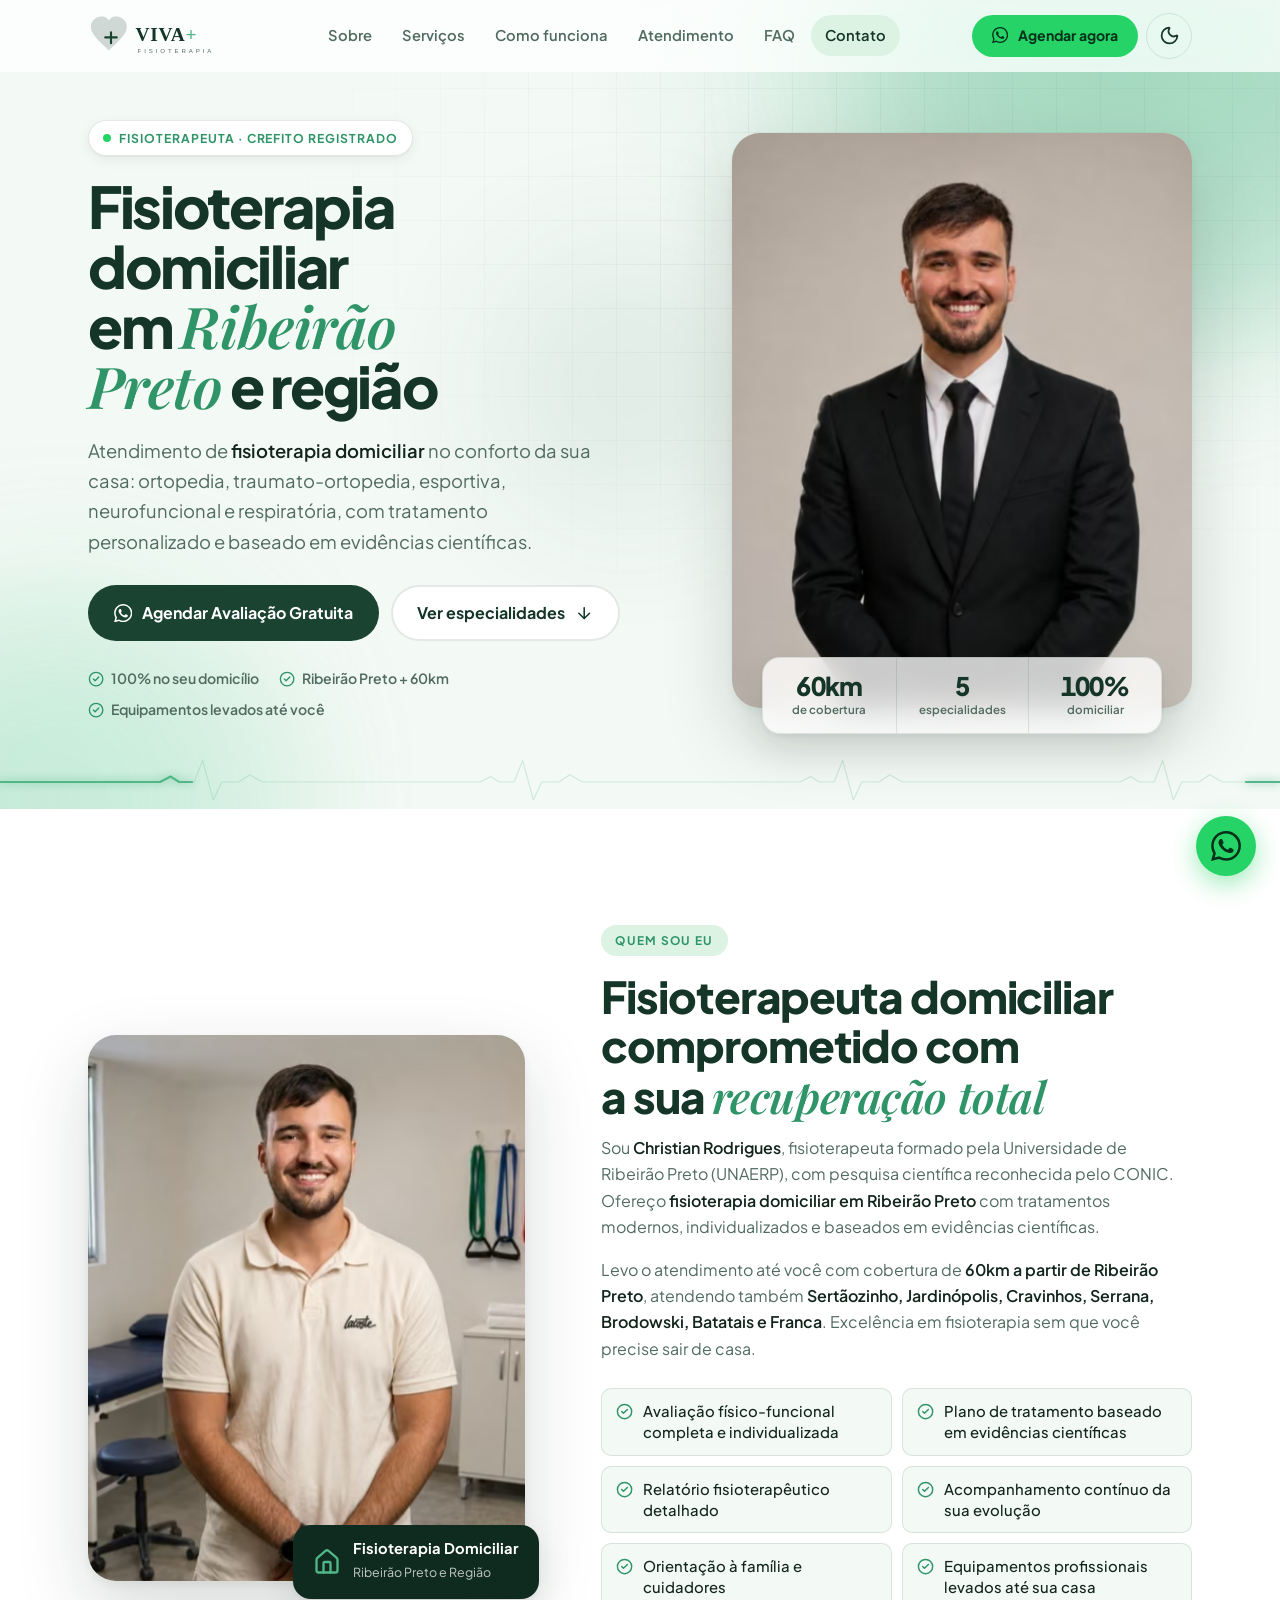
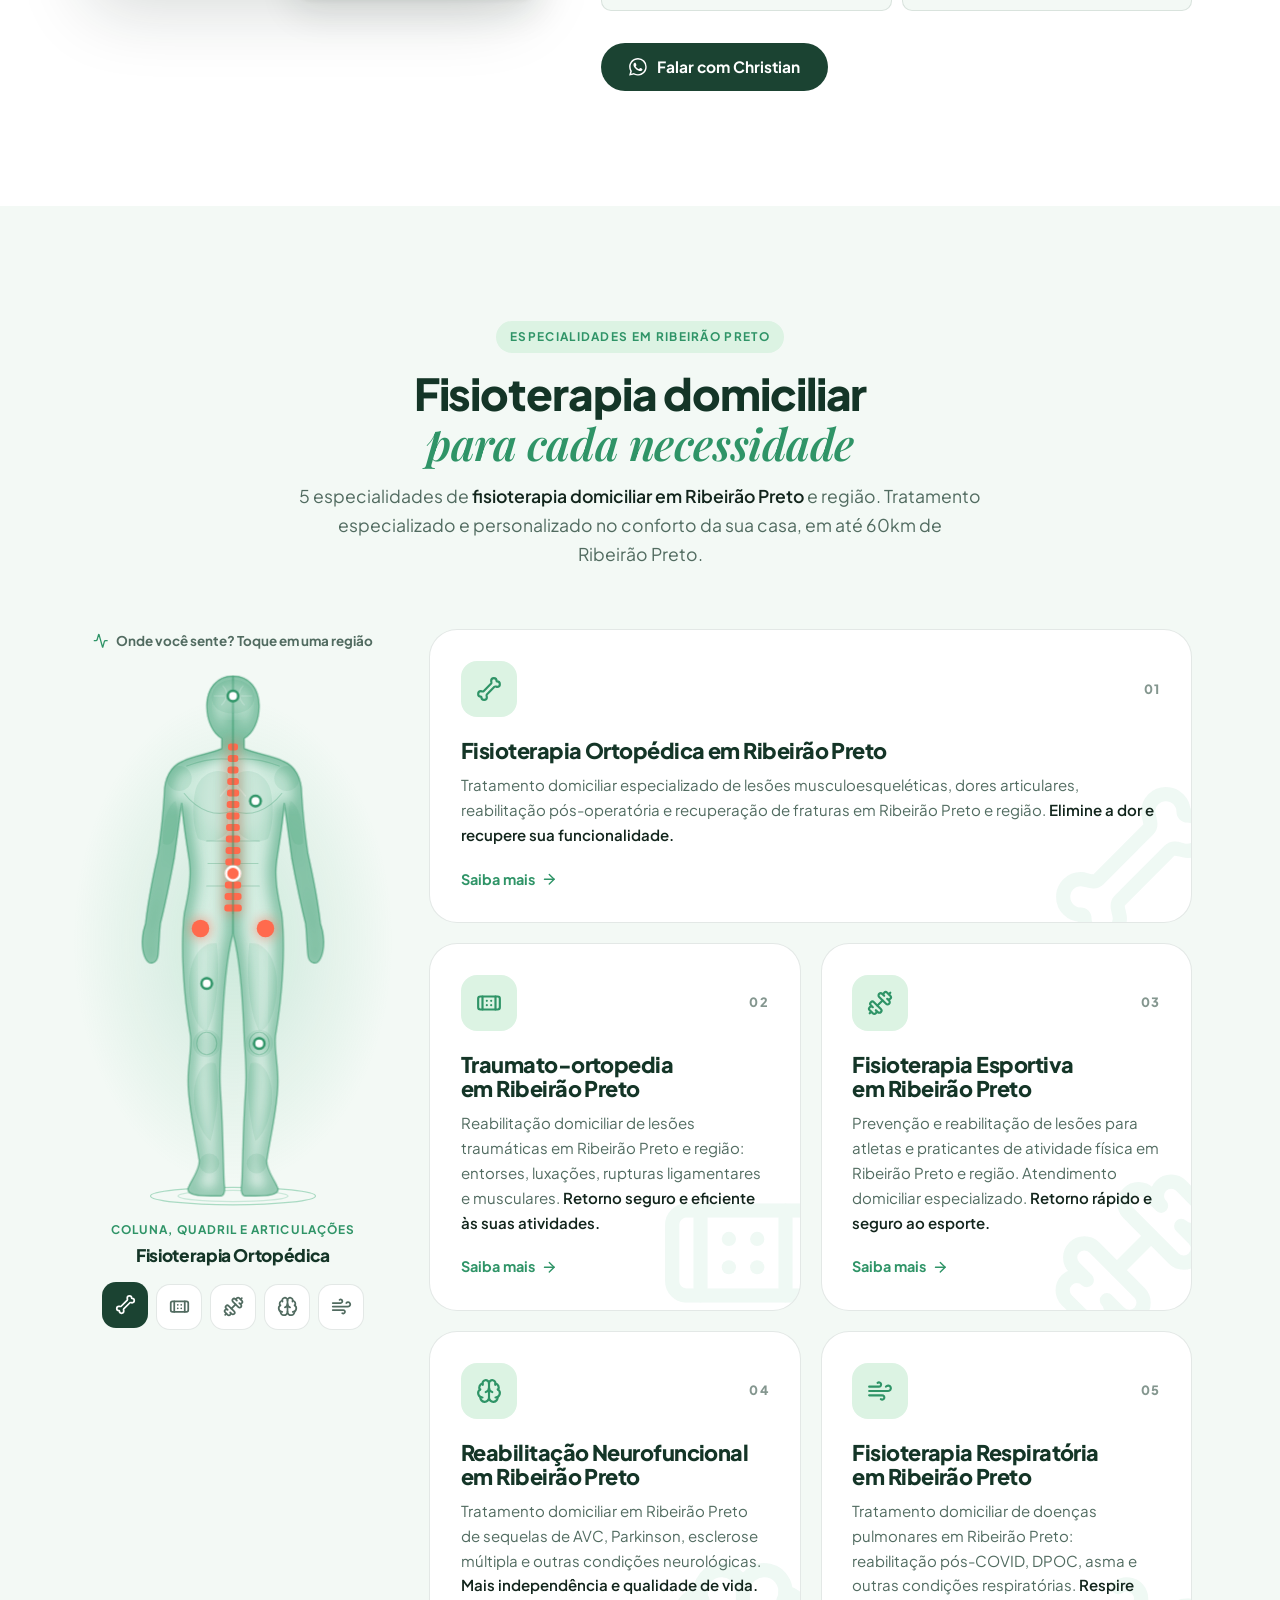
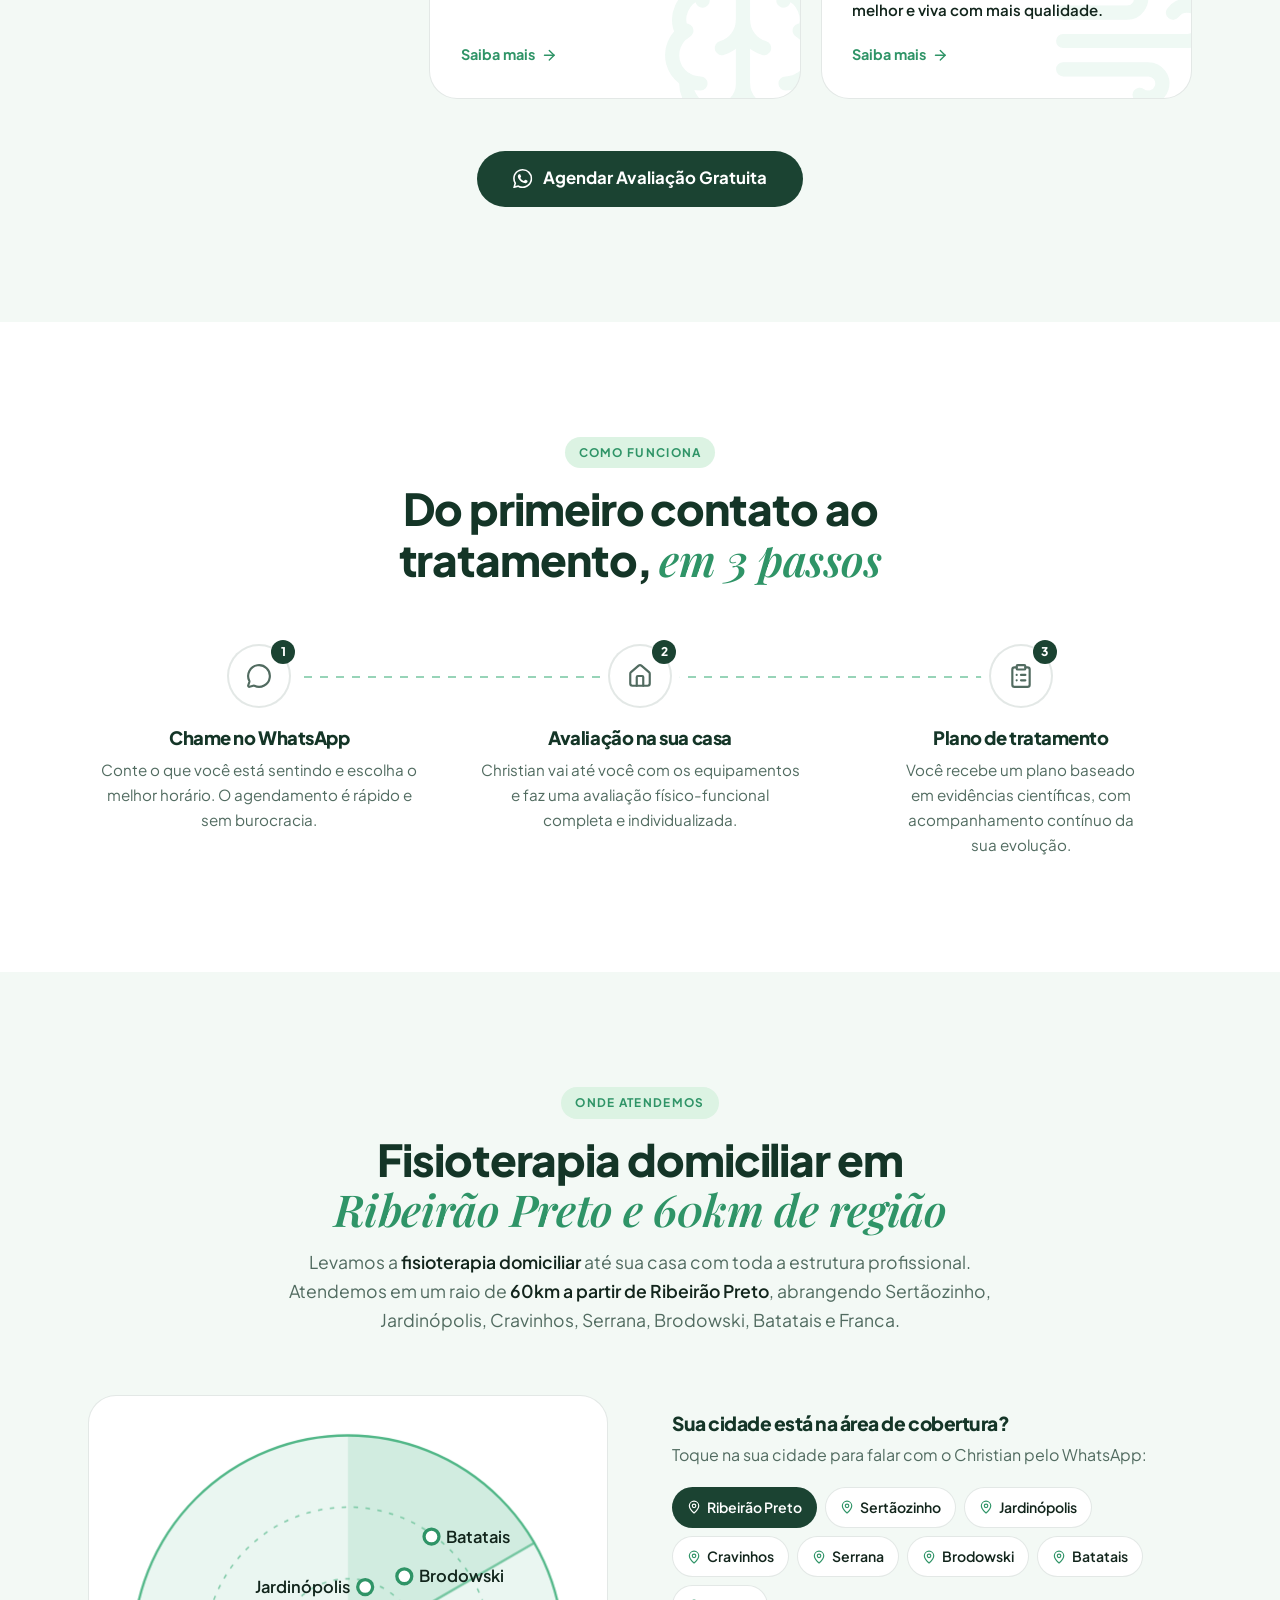
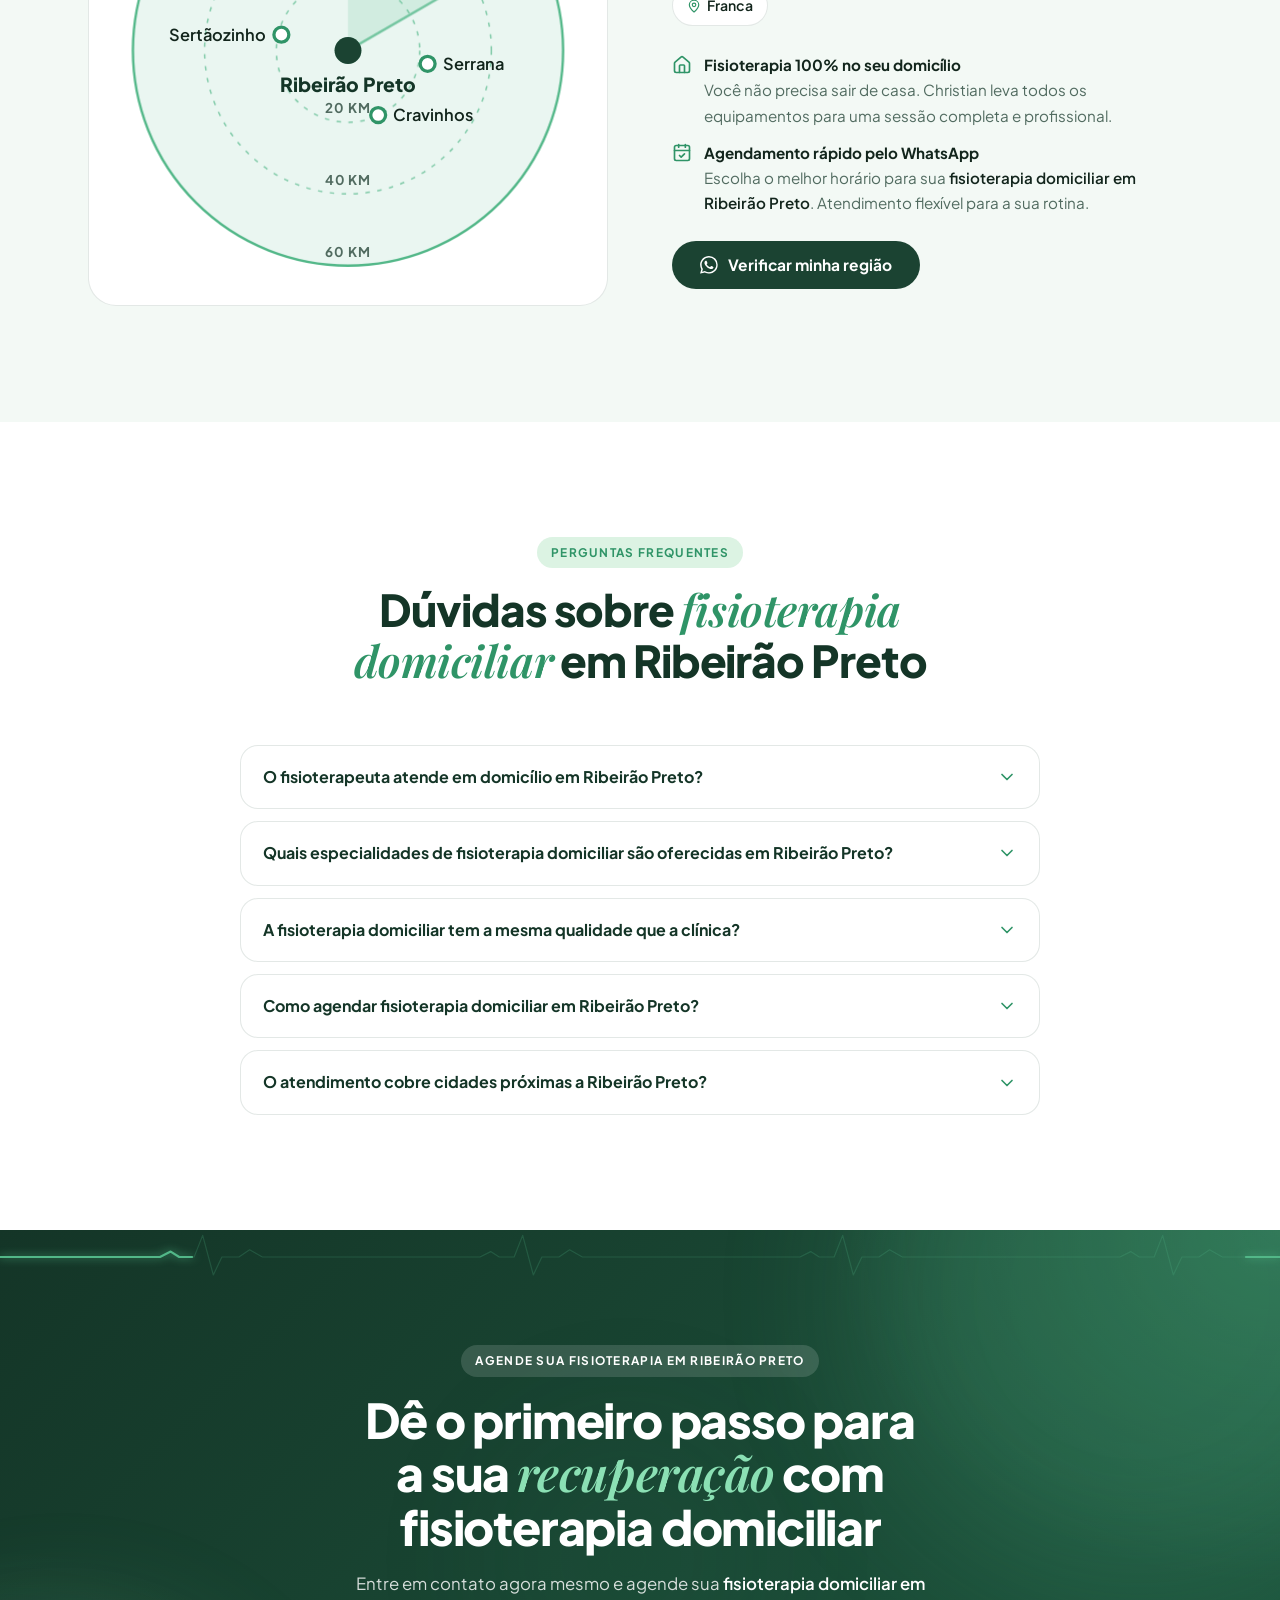
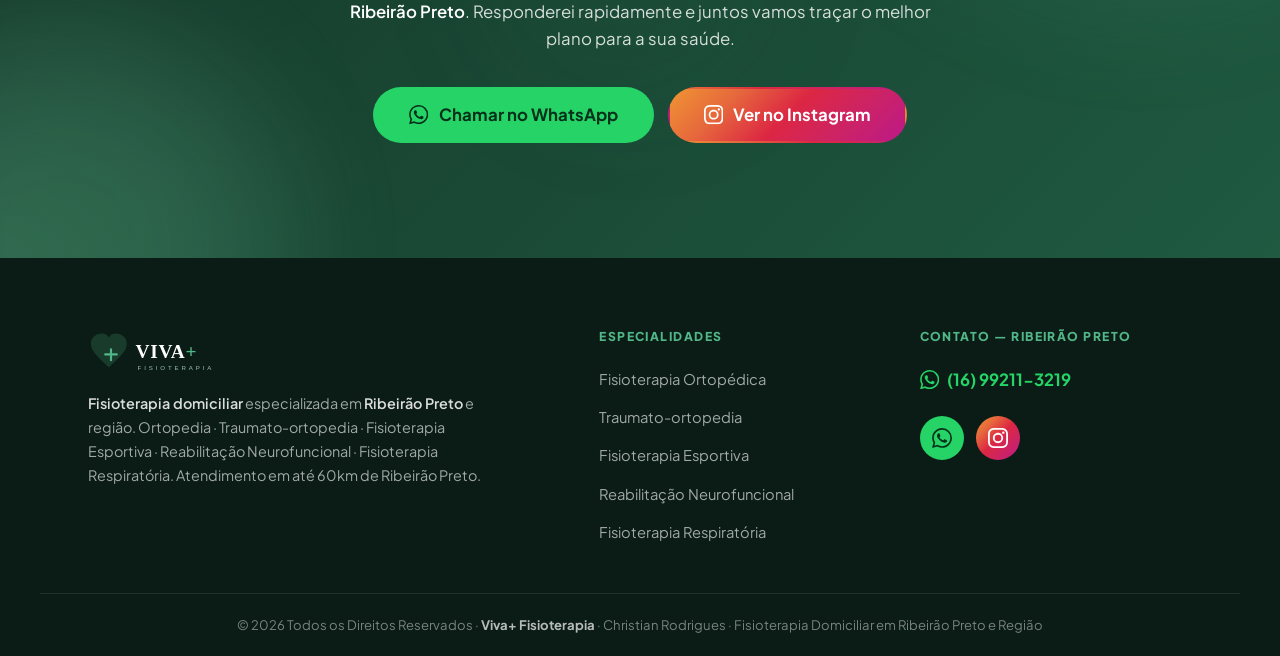
==== commit ae3d1140: "Troca as fotos do Christian pelas novas versões - Foto principal (hero) e foto da seção Sobre substi" ====
--- a/index.html
+++ b/index.html
@@ -10,7 +10,7 @@
 <meta name="geo.placename" content="Ribeirão Preto, São Paulo, Brasil">
 <meta name="geo.position" content="-21.1775;-47.8103">
 <meta name="ICBM" content="-21.1775, -47.8103">
-<link rel="preload" as="image" type="image/avif" href="img/christian-formal-800.avif" imagesrcset="img/christian-formal-480.avif 480w, img/christian-formal-800.avif 800w, img/christian-formal-1200.avif 1200w" imagesizes="(max-width: 859px) 400px, 460px" fetchpriority="high">
+<link rel="preload" as="image" type="image/avif" href="img/christian-formal-800.avif?v=c8bf74f7" imagesrcset="img/christian-formal-480.avif?v=c8bf74f7 480w, img/christian-formal-800.avif?v=c8bf74f7 800w, img/christian-formal-940.avif?v=c8bf74f7 940w" imagesizes="(max-width: 859px) 400px, 460px" fetchpriority="high">
 <meta name="author" content="Christian Rodrigues — Viva+ Fisioterapia">
 <meta name="robots" content="index, follow, max-snippet:-1, max-image-preview:large, max-video-preview:-1">
 <link rel="canonical" href="https://vivamaisfisioterapia.com.br/">
@@ -147,7 +147,7 @@
       "worksFor": {"@id": "https://vivamaisfisioterapia.com.br/#business"},
       "telephone": "+55-16-99211-3219",
       "url": "https://vivamaisfisioterapia.com.br",
-      "image": "https://vivamaisfisioterapia.com.br/img/christian-formal.jpg",
+      "image": "https://vivamaisfisioterapia.com.br/img/christian-formal.jpg?v=c8bf74f7",
       "sameAs": [
         "https://www.instagram.com/christianrodrigues03"
       ]
@@ -207,9 +207,9 @@
 <link rel="preconnect" href="https://fonts.googleapis.com">
 <link rel="preconnect" href="https://fonts.gstatic.com" crossorigin>
 <link href="https://fonts.googleapis.com/css2?family=Plus+Jakarta+Sans:wght@400;500;600;700;800&family=Playfair+Display:ital,wght@1,600&display=swap" rel="stylesheet">
-<link rel="stylesheet" href="css/site.css">
+<link rel="stylesheet" href="css/site.css?v=4b7415e3">
 <script>(function(d){d.classList.add('js');try{var t=localStorage.getItem('theme');if(t==='dark'||t==='light')d.dataset.theme=t}catch(e){}})(document.documentElement)</script>
-<script src="js/site.js" defer></script>
+<script src="js/site.js?v=4b7415e3" defer></script>
 </head>
 <body>
 <a href="#main-content" class="skip">Pular para o conteúdo</a>
@@ -235,10 +235,10 @@
     </div>
     <div class="nav-acts">
       <a href="https://wa.me/5516992113219?text=Ol%C3%A1%20Christian%21%20Gostaria%20de%20agendar%20uma%20avalia%C3%A7%C3%A3o%20de%20fisioterapia%20domiciliar%20em%20Ribeir%C3%A3o%20Preto." class="btn btn-wa btn-sm" target="_blank" rel="noopener noreferrer" aria-label="Agendar fisioterapia pelo WhatsApp">
-        <svg class="ic" aria-hidden="true"><use href="img/icons.svg#whatsapp"/></svg><span>Agendar agora</span>
+        <svg class="ic" aria-hidden="true"><use href="img/icons.svg?v=4b7415e3#whatsapp"/></svg><span>Agendar agora</span>
       </a>
-      <button class="theme-tog" id="theme-tog" type="button" aria-label="Alternar entre modo claro e escuro" title="Modo claro/escuro"><svg class="ic i-moon" aria-hidden="true"><use href="img/icons.svg#moon"/></svg><svg class="ic i-sun" aria-hidden="true"><use href="img/icons.svg#sun"/></svg></button>
-      <button class="nav-tog" id="nav-tog" aria-label="Abrir menu" aria-expanded="false" aria-controls="mnav"><svg class="ic" aria-hidden="true"><use href="img/icons.svg#menu"/></svg></button>
+      <button class="theme-tog" id="theme-tog" type="button" aria-label="Alternar entre modo claro e escuro" title="Modo claro/escuro"><svg class="ic i-moon" aria-hidden="true"><use href="img/icons.svg?v=4b7415e3#moon"/></svg><svg class="ic i-sun" aria-hidden="true"><use href="img/icons.svg?v=4b7415e3#sun"/></svg></button>
+      <button class="nav-tog" id="nav-tog" aria-label="Abrir menu" aria-expanded="false" aria-controls="mnav"><svg class="ic" aria-hidden="true"><use href="img/icons.svg?v=4b7415e3#menu"/></svg></button>
     </div>
   </nav>
 </header>
@@ -252,19 +252,19 @@
         <text class="l-name" x="66" y="39" font-family="Georgia,'Times New Roman',serif" font-weight="700" font-size="27" letter-spacing="1">VIVA<tspan class="l-plus">+</tspan></text>
         <text class="l-sub" x="69" y="55" font-family="Arial,sans-serif" font-size="8.5" letter-spacing="4">FISIOTERAPIA</text>
       </svg>
-    <button class="mnav-close" id="mnav-close" aria-label="Fechar menu"><svg class="ic" aria-hidden="true"><use href="img/icons.svg#x"/></svg></button>
+    <button class="mnav-close" id="mnav-close" aria-label="Fechar menu"><svg class="ic" aria-hidden="true"><use href="img/icons.svg?v=4b7415e3#x"/></svg></button>
   </div>
   <nav class="mnav-links" aria-label="Menu mobile">
-    <a href="#sobre" class="mnav-link" style="--i:0">Sobre <svg class="ic" aria-hidden="true"><use href="img/icons.svg#arrow-right"/></svg></a>
-    <a href="#servicos" class="mnav-link" style="--i:1">Serviços <svg class="ic" aria-hidden="true"><use href="img/icons.svg#arrow-right"/></svg></a>
-    <a href="#como-funciona" class="mnav-link" style="--i:2">Como funciona <svg class="ic" aria-hidden="true"><use href="img/icons.svg#arrow-right"/></svg></a>
-    <a href="#atendimento" class="mnav-link" style="--i:3">Atendimento <svg class="ic" aria-hidden="true"><use href="img/icons.svg#arrow-right"/></svg></a>
-    <a href="#faq" class="mnav-link" style="--i:4">FAQ <svg class="ic" aria-hidden="true"><use href="img/icons.svg#arrow-right"/></svg></a>
-    <a href="#contato" class="mnav-link" style="--i:5">Contato <svg class="ic" aria-hidden="true"><use href="img/icons.svg#arrow-right"/></svg></a>
+    <a href="#sobre" class="mnav-link" style="--i:0">Sobre <svg class="ic" aria-hidden="true"><use href="img/icons.svg?v=4b7415e3#arrow-right"/></svg></a>
+    <a href="#servicos" class="mnav-link" style="--i:1">Serviços <svg class="ic" aria-hidden="true"><use href="img/icons.svg?v=4b7415e3#arrow-right"/></svg></a>
+    <a href="#como-funciona" class="mnav-link" style="--i:2">Como funciona <svg class="ic" aria-hidden="true"><use href="img/icons.svg?v=4b7415e3#arrow-right"/></svg></a>
+    <a href="#atendimento" class="mnav-link" style="--i:3">Atendimento <svg class="ic" aria-hidden="true"><use href="img/icons.svg?v=4b7415e3#arrow-right"/></svg></a>
+    <a href="#faq" class="mnav-link" style="--i:4">FAQ <svg class="ic" aria-hidden="true"><use href="img/icons.svg?v=4b7415e3#arrow-right"/></svg></a>
+    <a href="#contato" class="mnav-link" style="--i:5">Contato <svg class="ic" aria-hidden="true"><use href="img/icons.svg?v=4b7415e3#arrow-right"/></svg></a>
   </nav>
   <div class="mnav-foot">
-    <a href="https://wa.me/5516992113219?text=Ol%C3%A1%20Christian%21%20Gostaria%20de%20agendar%20uma%20avalia%C3%A7%C3%A3o%20de%20fisioterapia%20domiciliar%20em%20Ribeir%C3%A3o%20Preto." class="btn btn-wa btn-lg" target="_blank" rel="noopener noreferrer"><svg class="ic" aria-hidden="true"><use href="img/icons.svg#whatsapp"/></svg> Agendar pelo WhatsApp</a>
-    <a href="https://www.instagram.com/christianrodrigues03?igsh=MXczcjdnam0zOTdqcQ==" class="btn btn-o" target="_blank" rel="noopener noreferrer"><svg class="ic" aria-hidden="true"><use href="img/icons.svg#instagram"/></svg> Instagram</a>
+    <a href="https://wa.me/5516992113219?text=Ol%C3%A1%20Christian%21%20Gostaria%20de%20agendar%20uma%20avalia%C3%A7%C3%A3o%20de%20fisioterapia%20domiciliar%20em%20Ribeir%C3%A3o%20Preto." class="btn btn-wa btn-lg" target="_blank" rel="noopener noreferrer"><svg class="ic" aria-hidden="true"><use href="img/icons.svg?v=4b7415e3#whatsapp"/></svg> Agendar pelo WhatsApp</a>
+    <a href="https://www.instagram.com/christianrodrigues03?igsh=MXczcjdnam0zOTdqcQ==" class="btn btn-o" target="_blank" rel="noopener noreferrer"><svg class="ic" aria-hidden="true"><use href="img/icons.svg?v=4b7415e3#instagram"/></svg> Instagram</a>
   </div>
 </div>
 
@@ -284,23 +284,23 @@
       </p>
       <div class="hero-ctas">
         <a href="https://wa.me/5516992113219?text=Ol%C3%A1%20Christian%21%20Gostaria%20de%20agendar%20uma%20avalia%C3%A7%C3%A3o%20de%20fisioterapia%20domiciliar%20em%20Ribeir%C3%A3o%20Preto." class="btn btn-p btn-lg" target="_blank" rel="noopener noreferrer" aria-label="Agendar avaliação de fisioterapia domiciliar pelo WhatsApp">
-          <svg class="ic" aria-hidden="true"><use href="img/icons.svg#whatsapp"/></svg> Agendar Avaliação Gratuita
+          <svg class="ic" aria-hidden="true"><use href="img/icons.svg?v=4b7415e3#whatsapp"/></svg> Agendar Avaliação Gratuita
         </a>
-        <a href="#servicos" class="btn btn-o btn-lg">Ver especialidades <svg class="ic" aria-hidden="true"><use href="img/icons.svg#arrow-down"/></svg></a>
+        <a href="#servicos" class="btn btn-o btn-lg">Ver especialidades <svg class="ic" aria-hidden="true"><use href="img/icons.svg?v=4b7415e3#arrow-down"/></svg></a>
       </div>
       <ul class="hero-pts">
-        <li><svg class="ic" aria-hidden="true"><use href="img/icons.svg#circle-check"/></svg> 100% no seu domicílio</li>
-        <li><svg class="ic" aria-hidden="true"><use href="img/icons.svg#circle-check"/></svg> Ribeirão Preto + 60km</li>
-        <li><svg class="ic" aria-hidden="true"><use href="img/icons.svg#circle-check"/></svg> Equipamentos levados até você</li>
+        <li><svg class="ic" aria-hidden="true"><use href="img/icons.svg?v=4b7415e3#circle-check"/></svg> 100% no seu domicílio</li>
+        <li><svg class="ic" aria-hidden="true"><use href="img/icons.svg?v=4b7415e3#circle-check"/></svg> Ribeirão Preto + 60km</li>
+        <li><svg class="ic" aria-hidden="true"><use href="img/icons.svg?v=4b7415e3#circle-check"/></svg> Equipamentos levados até você</li>
       </ul>
     </div>
 
     <div class="hero-media" data-a="r" data-tilt>
       <div class="hero-frame">
         <picture>
-          <source type="image/avif" srcset="img/christian-formal-480.avif 480w, img/christian-formal-800.avif 800w, img/christian-formal-1200.avif 1200w" sizes="(max-width: 859px) 400px, 460px">
-          <source type="image/webp" srcset="img/christian-formal-480.webp 480w, img/christian-formal-800.webp 800w, img/christian-formal-1200.webp 1200w" sizes="(max-width: 859px) 400px, 460px">
-          <img src="img/christian-formal.jpg" width="800" height="1422" fetchpriority="high" decoding="async"
+          <source type="image/avif" srcset="img/christian-formal-480.avif?v=c8bf74f7 480w, img/christian-formal-800.avif?v=c8bf74f7 800w, img/christian-formal-940.avif?v=c8bf74f7 940w" sizes="(max-width: 859px) 400px, 460px">
+          <source type="image/webp" srcset="img/christian-formal-480.webp?v=c8bf74f7 480w, img/christian-formal-800.webp?v=c8bf74f7 800w, img/christian-formal-940.webp?v=c8bf74f7 940w" sizes="(max-width: 859px) 400px, 460px">
+          <img src="img/christian-formal.jpg?v=c8bf74f7" width="800" height="1421" fetchpriority="high" decoding="async"
                alt="Christian Rodrigues — Fisioterapeuta Domiciliar em Ribeirão Preto, especialista em Ortopedia, Fisioterapia Esportiva e Reabilitação Neurofuncional">
         </picture>
       </div>
@@ -320,14 +320,14 @@
     <div class="about-vis" data-a="l">
       <div class="about-img" data-tilt>
         <picture>
-          <source type="image/avif" srcset="img/christian-clinica-460.avif">
-          <source type="image/webp" srcset="img/christian-clinica-460.webp">
-          <img src="img/christian-clinica.jpg" width="460" height="569" loading="lazy" decoding="async"
+          <source type="image/avif" srcset="img/christian-clinica-460.avif?v=c8bf74f7 460w, img/christian-clinica-900.avif?v=c8bf74f7 900w" sizes="(max-width: 859px) 380px, 440px">
+          <source type="image/webp" srcset="img/christian-clinica-460.webp?v=c8bf74f7 460w, img/christian-clinica-900.webp?v=c8bf74f7 900w" sizes="(max-width: 859px) 380px, 440px">
+          <img src="img/christian-clinica.jpg?v=c8bf74f7" width="900" height="1114" loading="lazy" decoding="async"
                alt="Christian Rodrigues fisioterapeuta domiciliar realizando atendimento em Ribeirão Preto — Traumato-ortopedia e Fisioterapia Ortopédica">
         </picture>
       </div>
       <div class="about-bdg">
-        <svg class="ic" aria-hidden="true"><use href="img/icons.svg#house"/></svg>
+        <svg class="ic" aria-hidden="true"><use href="img/icons.svg?v=4b7415e3#house"/></svg>
         <div><strong>Fisioterapia Domiciliar</strong><span>Ribeirão Preto e Região</span></div>
       </div>
     </div>
@@ -347,15 +347,15 @@
         Brodowski, Batatais e Franca</strong>. Excelência em fisioterapia sem que você precise sair de casa.
       </p>
       <ul class="feats">
-        <li><svg class="ic" aria-hidden="true"><use href="img/icons.svg#circle-check"/></svg> Avaliação físico-funcional completa e individualizada</li>
-        <li><svg class="ic" aria-hidden="true"><use href="img/icons.svg#circle-check"/></svg> Plano de tratamento baseado em evidências científicas</li>
-        <li><svg class="ic" aria-hidden="true"><use href="img/icons.svg#circle-check"/></svg> Relatório fisioterapêutico detalhado</li>
-        <li><svg class="ic" aria-hidden="true"><use href="img/icons.svg#circle-check"/></svg> Acompanhamento contínuo da sua evolução</li>
-        <li><svg class="ic" aria-hidden="true"><use href="img/icons.svg#circle-check"/></svg> Orientação à família e cuidadores</li>
-        <li><svg class="ic" aria-hidden="true"><use href="img/icons.svg#circle-check"/></svg> Equipamentos profissionais levados até sua casa</li>
+        <li><svg class="ic" aria-hidden="true"><use href="img/icons.svg?v=4b7415e3#circle-check"/></svg> Avaliação físico-funcional completa e individualizada</li>
+        <li><svg class="ic" aria-hidden="true"><use href="img/icons.svg?v=4b7415e3#circle-check"/></svg> Plano de tratamento baseado em evidências científicas</li>
+        <li><svg class="ic" aria-hidden="true"><use href="img/icons.svg?v=4b7415e3#circle-check"/></svg> Relatório fisioterapêutico detalhado</li>
+        <li><svg class="ic" aria-hidden="true"><use href="img/icons.svg?v=4b7415e3#circle-check"/></svg> Acompanhamento contínuo da sua evolução</li>
+        <li><svg class="ic" aria-hidden="true"><use href="img/icons.svg?v=4b7415e3#circle-check"/></svg> Orientação à família e cuidadores</li>
+        <li><svg class="ic" aria-hidden="true"><use href="img/icons.svg?v=4b7415e3#circle-check"/></svg> Equipamentos profissionais levados até sua casa</li>
       </ul>
       <a href="https://wa.me/5516992113219?text=Ol%C3%A1%20Christian%21%20Gostaria%20de%20agendar%20uma%20avalia%C3%A7%C3%A3o%20de%20fisioterapia%20domiciliar." class="btn btn-p" target="_blank" rel="noopener noreferrer" aria-label="Falar com Christian Rodrigues — fisioterapeuta domiciliar em Ribeirão Preto">
-        <svg class="ic" aria-hidden="true"><use href="img/icons.svg#whatsapp"/></svg> Falar com Christian
+        <svg class="ic" aria-hidden="true"><use href="img/icons.svg?v=4b7415e3#whatsapp"/></svg> Falar com Christian
       </a>
     </div>
   </div>
@@ -375,7 +375,7 @@
 
     <div class="svc-wrap" id="svc-wrap">
       <aside class="svc-fig" data-a aria-label="Corpo humano interativo: escolha a região para ver a especialidade">
-        <p class="fig-kicker"><svg class="ic" aria-hidden="true"><use href="img/icons.svg#activity"/></svg> Onde você sente? Toque em uma região</p>
+        <p class="fig-kicker"><svg class="ic" aria-hidden="true"><use href="img/icons.svg?v=4b7415e3#activity"/></svg> Onde você sente? Toque em uma região</p>
         <div class="fig fig--live" data-fig>
       <div class="fig-stage">
         <svg class="fig-svg" viewBox="0 0 200 432" aria-hidden="true">
@@ -405,69 +405,69 @@
         </svg>
       </div>
       <p class="fig-info" aria-live="polite"><span class="fig-region">Coluna, quadril e articulações</span><strong class="fig-name">Fisioterapia Ortopédica</strong></p>
-      <div class="fig-tabs" role="group" aria-label="Escolha a região do corpo"><button type="button" class="fig-tab on" data-spec="orto" data-name="Fisioterapia Ortopédica" data-region="Coluna, quadril e articulações" aria-label="Fisioterapia Ortopédica: Coluna, quadril e articulações" aria-pressed="true"><svg class="ic" aria-hidden="true"><use href="img/icons.svg#bone"/></svg></button><button type="button" class="fig-tab" data-spec="trauma" data-name="Traumato-ortopedia" data-region="Joelho, tornozelo e ombro" aria-label="Traumato-ortopedia: Joelho, tornozelo e ombro" aria-pressed="false"><svg class="ic" aria-hidden="true"><use href="img/icons.svg#bandage"/></svg></button><button type="button" class="fig-tab" data-spec="esporte" data-name="Fisioterapia Esportiva" data-region="Músculos e tendões" aria-label="Fisioterapia Esportiva: Músculos e tendões" aria-pressed="false"><svg class="ic" aria-hidden="true"><use href="img/icons.svg#dumbbell"/></svg></button><button type="button" class="fig-tab" data-spec="neuro" data-name="Reabilitação Neurofuncional" data-region="Cérebro e sistema nervoso" aria-label="Reabilitação Neurofuncional: Cérebro e sistema nervoso" aria-pressed="false"><svg class="ic" aria-hidden="true"><use href="img/icons.svg#brain"/></svg></button><button type="button" class="fig-tab" data-spec="resp" data-name="Fisioterapia Respiratória" data-region="Pulmões e respiração" aria-label="Fisioterapia Respiratória: Pulmões e respiração" aria-pressed="false"><svg class="ic" aria-hidden="true"><use href="img/icons.svg#wind"/></svg></button></div>
+      <div class="fig-tabs" role="group" aria-label="Escolha a região do corpo"><button type="button" class="fig-tab on" data-spec="orto" data-name="Fisioterapia Ortopédica" data-region="Coluna, quadril e articulações" aria-label="Fisioterapia Ortopédica: Coluna, quadril e articulações" aria-pressed="true"><svg class="ic" aria-hidden="true"><use href="img/icons.svg?v=4b7415e3#bone"/></svg></button><button type="button" class="fig-tab" data-spec="trauma" data-name="Traumato-ortopedia" data-region="Joelho, tornozelo e ombro" aria-label="Traumato-ortopedia: Joelho, tornozelo e ombro" aria-pressed="false"><svg class="ic" aria-hidden="true"><use href="img/icons.svg?v=4b7415e3#bandage"/></svg></button><button type="button" class="fig-tab" data-spec="esporte" data-name="Fisioterapia Esportiva" data-region="Músculos e tendões" aria-label="Fisioterapia Esportiva: Músculos e tendões" aria-pressed="false"><svg class="ic" aria-hidden="true"><use href="img/icons.svg?v=4b7415e3#dumbbell"/></svg></button><button type="button" class="fig-tab" data-spec="neuro" data-name="Reabilitação Neurofuncional" data-region="Cérebro e sistema nervoso" aria-label="Reabilitação Neurofuncional: Cérebro e sistema nervoso" aria-pressed="false"><svg class="ic" aria-hidden="true"><use href="img/icons.svg?v=4b7415e3#brain"/></svg></button><button type="button" class="fig-tab" data-spec="resp" data-name="Fisioterapia Respiratória" data-region="Pulmões e respiração" aria-label="Fisioterapia Respiratória: Pulmões e respiração" aria-pressed="false"><svg class="ic" aria-hidden="true"><use href="img/icons.svg?v=4b7415e3#wind"/></svg></button></div>
     </div>
       </aside>
       <div class="svc-main">
         <div class="svc-grid">
       <article class="svc-card" data-a data-tilt data-spec="orto" style="--d:0">
         <div class="svc-top">
-          <div class="svc-ico" data-ic="bone"><svg class="ic" aria-hidden="true"><use href="img/icons.svg#bone"/></svg></div>
+          <div class="svc-ico" data-ic="bone"><svg class="ic" aria-hidden="true"><use href="img/icons.svg?v=4b7415e3#bone"/></svg></div>
           <span class="svc-num" aria-hidden="true">01</span>
         </div>
         <h3>Fisioterapia Ortopédica em Ribeirão Preto</h3>
         <p>Tratamento domiciliar especializado de lesões musculoesqueléticas, dores articulares, reabilitação pós-operatória e recuperação de fraturas em Ribeirão Preto e região. <strong>Elimine a dor e recupere sua funcionalidade.</strong></p>
-        <a href="ortopedia.html" class="svc-lnk" aria-label="Saiba mais sobre Fisioterapia Ortopédica domiciliar em Ribeirão Preto">Saiba mais <svg class="ic" aria-hidden="true"><use href="img/icons.svg#arrow-right"/></svg></a>
-        <svg class="svc-bg" aria-hidden="true"><use href="img/icons.svg#bone"/></svg>
+        <a href="ortopedia.html" class="svc-lnk" aria-label="Saiba mais sobre Fisioterapia Ortopédica domiciliar em Ribeirão Preto">Saiba mais <svg class="ic" aria-hidden="true"><use href="img/icons.svg?v=4b7415e3#arrow-right"/></svg></a>
+        <svg class="svc-bg" aria-hidden="true"><use href="img/icons.svg?v=4b7415e3#bone"/></svg>
       </article>
       <article class="svc-card" data-a data-tilt data-spec="trauma" style="--d:1">
         <div class="svc-top">
-          <div class="svc-ico" data-ic="bandage"><svg class="ic" aria-hidden="true"><use href="img/icons.svg#bandage"/></svg></div>
+          <div class="svc-ico" data-ic="bandage"><svg class="ic" aria-hidden="true"><use href="img/icons.svg?v=4b7415e3#bandage"/></svg></div>
           <span class="svc-num" aria-hidden="true">02</span>
         </div>
         <h3>Traumato-ortopedia em Ribeirão Preto</h3>
         <p>Reabilitação domiciliar de lesões traumáticas em Ribeirão Preto e região: entorses, luxações, rupturas ligamentares e musculares. <strong>Retorno seguro e eficiente às suas atividades.</strong></p>
-        <a href="traumatortopedia.html" class="svc-lnk" aria-label="Saiba mais sobre Traumato-ortopedia domiciliar em Ribeirão Preto">Saiba mais <svg class="ic" aria-hidden="true"><use href="img/icons.svg#arrow-right"/></svg></a>
-        <svg class="svc-bg" aria-hidden="true"><use href="img/icons.svg#bandage"/></svg>
+        <a href="traumatortopedia.html" class="svc-lnk" aria-label="Saiba mais sobre Traumato-ortopedia domiciliar em Ribeirão Preto">Saiba mais <svg class="ic" aria-hidden="true"><use href="img/icons.svg?v=4b7415e3#arrow-right"/></svg></a>
+        <svg class="svc-bg" aria-hidden="true"><use href="img/icons.svg?v=4b7415e3#bandage"/></svg>
       </article>
       <article class="svc-card" data-a data-tilt data-spec="esporte" style="--d:2">
         <div class="svc-top">
-          <div class="svc-ico" data-ic="dumbbell"><svg class="ic" aria-hidden="true"><use href="img/icons.svg#dumbbell"/></svg></div>
+          <div class="svc-ico" data-ic="dumbbell"><svg class="ic" aria-hidden="true"><use href="img/icons.svg?v=4b7415e3#dumbbell"/></svg></div>
           <span class="svc-num" aria-hidden="true">03</span>
         </div>
         <h3>Fisioterapia Esportiva em Ribeirão Preto</h3>
         <p>Prevenção e reabilitação de lesões para atletas e praticantes de atividade física em Ribeirão Preto e região. Atendimento domiciliar especializado. <strong>Retorno rápido e seguro ao esporte.</strong></p>
-        <a href="fisioterapia-esportiva.html" class="svc-lnk" aria-label="Saiba mais sobre Fisioterapia Esportiva domiciliar em Ribeirão Preto">Saiba mais <svg class="ic" aria-hidden="true"><use href="img/icons.svg#arrow-right"/></svg></a>
-        <svg class="svc-bg" aria-hidden="true"><use href="img/icons.svg#dumbbell"/></svg>
+        <a href="fisioterapia-esportiva.html" class="svc-lnk" aria-label="Saiba mais sobre Fisioterapia Esportiva domiciliar em Ribeirão Preto">Saiba mais <svg class="ic" aria-hidden="true"><use href="img/icons.svg?v=4b7415e3#arrow-right"/></svg></a>
+        <svg class="svc-bg" aria-hidden="true"><use href="img/icons.svg?v=4b7415e3#dumbbell"/></svg>
       </article>
       <article class="svc-card" data-a data-tilt data-spec="neuro" style="--d:3">
         <div class="svc-top">
-          <div class="svc-ico" data-ic="brain"><svg class="ic" aria-hidden="true"><use href="img/icons.svg#brain"/></svg></div>
+          <div class="svc-ico" data-ic="brain"><svg class="ic" aria-hidden="true"><use href="img/icons.svg?v=4b7415e3#brain"/></svg></div>
           <span class="svc-num" aria-hidden="true">04</span>
         </div>
         <h3>Reabilitação Neurofuncional em Ribeirão Preto</h3>
         <p>Tratamento domiciliar em Ribeirão Preto de sequelas de AVC, Parkinson, esclerose múltipla e outras condições neurológicas. <strong>Mais independência e qualidade de vida.</strong></p>
-        <a href="reabilitacao-neurofuncional.html" class="svc-lnk" aria-label="Saiba mais sobre Reabilitação Neurofuncional domiciliar em Ribeirão Preto">Saiba mais <svg class="ic" aria-hidden="true"><use href="img/icons.svg#arrow-right"/></svg></a>
-        <svg class="svc-bg" aria-hidden="true"><use href="img/icons.svg#brain"/></svg>
+        <a href="reabilitacao-neurofuncional.html" class="svc-lnk" aria-label="Saiba mais sobre Reabilitação Neurofuncional domiciliar em Ribeirão Preto">Saiba mais <svg class="ic" aria-hidden="true"><use href="img/icons.svg?v=4b7415e3#arrow-right"/></svg></a>
+        <svg class="svc-bg" aria-hidden="true"><use href="img/icons.svg?v=4b7415e3#brain"/></svg>
       </article>
       <article class="svc-card" data-a data-tilt data-spec="resp" style="--d:4">
         <div class="svc-top">
-          <div class="svc-ico" data-ic="wind"><svg class="ic" aria-hidden="true"><use href="img/icons.svg#wind"/></svg></div>
+          <div class="svc-ico" data-ic="wind"><svg class="ic" aria-hidden="true"><use href="img/icons.svg?v=4b7415e3#wind"/></svg></div>
           <span class="svc-num" aria-hidden="true">05</span>
         </div>
         <h3>Fisioterapia Respiratória em Ribeirão Preto</h3>
         <p>Tratamento domiciliar de doenças pulmonares em Ribeirão Preto: reabilitação pós-COVID, DPOC, asma e outras condições respiratórias. <strong>Respire melhor e viva com mais qualidade.</strong></p>
-        <a href="fisioterapia-respiratoria.html" class="svc-lnk" aria-label="Saiba mais sobre Fisioterapia Respiratória domiciliar em Ribeirão Preto">Saiba mais <svg class="ic" aria-hidden="true"><use href="img/icons.svg#arrow-right"/></svg></a>
-        <svg class="svc-bg" aria-hidden="true"><use href="img/icons.svg#wind"/></svg>
+        <a href="fisioterapia-respiratoria.html" class="svc-lnk" aria-label="Saiba mais sobre Fisioterapia Respiratória domiciliar em Ribeirão Preto">Saiba mais <svg class="ic" aria-hidden="true"><use href="img/icons.svg?v=4b7415e3#arrow-right"/></svg></a>
+        <svg class="svc-bg" aria-hidden="true"><use href="img/icons.svg?v=4b7415e3#wind"/></svg>
       </article>
         </div>
-        <p class="svc-hint" aria-hidden="true">Deslize para ver todas <svg class="ic" aria-hidden="true"><use href="img/icons.svg#arrow-right"/></svg></p>
+        <p class="svc-hint" aria-hidden="true">Deslize para ver todas <svg class="ic" aria-hidden="true"><use href="img/icons.svg?v=4b7415e3#arrow-right"/></svg></p>
       </div>
     </div>
 
     <div class="svc-cta" data-a>
       <a href="https://wa.me/5516992113219?text=Ol%C3%A1%20Christian%21%20Gostaria%20de%20agendar%20uma%20avalia%C3%A7%C3%A3o%20de%20fisioterapia%20domiciliar%20em%20Ribeir%C3%A3o%20Preto." class="btn btn-p btn-lg" target="_blank" rel="noopener noreferrer" aria-label="Agendar avaliação de fisioterapia domiciliar em Ribeirão Preto">
-        <svg class="ic" aria-hidden="true"><use href="img/icons.svg#whatsapp"/></svg> Agendar Avaliação Gratuita
+        <svg class="ic" aria-hidden="true"><use href="img/icons.svg?v=4b7415e3#whatsapp"/></svg> Agendar Avaliação Gratuita
       </a>
     </div>
   </div>
@@ -482,17 +482,17 @@
     </header>
     <ol class="steps">
       <li class="step" data-a style="--d:0">
-        <div class="step-ico"><svg class="ic" aria-hidden="true"><use href="img/icons.svg#message-circle"/></svg></div>
+        <div class="step-ico"><svg class="ic" aria-hidden="true"><use href="img/icons.svg?v=4b7415e3#message-circle"/></svg></div>
         <h3>Chame no WhatsApp</h3>
         <p>Conte o que você está sentindo e escolha o melhor horário. O agendamento é rápido e sem burocracia.</p>
       </li>
       <li class="step" data-a style="--d:1">
-        <div class="step-ico"><svg class="ic" aria-hidden="true"><use href="img/icons.svg#house"/></svg></div>
+        <div class="step-ico"><svg class="ic" aria-hidden="true"><use href="img/icons.svg?v=4b7415e3#house"/></svg></div>
         <h3>Avaliação na sua casa</h3>
         <p>Christian vai até você com os equipamentos e faz uma avaliação físico-funcional completa e individualizada.</p>
       </li>
       <li class="step" data-a style="--d:2">
-        <div class="step-ico"><svg class="ic" aria-hidden="true"><use href="img/icons.svg#clipboard-list"/></svg></div>
+        <div class="step-ico"><svg class="ic" aria-hidden="true"><use href="img/icons.svg?v=4b7415e3#clipboard-list"/></svg></div>
         <h3>Plano de tratamento</h3>
         <p>Você recebe um plano baseado em evidências científicas, com acompanhamento contínuo da sua evolução.</p>
       </li>
@@ -537,21 +537,21 @@
         <h3>Sua cidade está na área de cobertura?</h3>
         <p>Toque na sua cidade para falar com o Christian pelo WhatsApp:</p>
         <div class="chips">
-        <a class="chip chip--home" href="https://wa.me/5516992113219?text=Ol%C3%A1%20Christian%21%20Moro%20em%20Ribeir%C3%A3o%20Preto%20e%20gostaria%20de%20agendar%20fisioterapia%20domiciliar." target="_blank" rel="noopener noreferrer"><svg class="ic" aria-hidden="true"><use href="img/icons.svg#map-pin"/></svg> Ribeirão Preto</a>
-        <a class="chip" data-city="sertaozinho" href="https://wa.me/5516992113219?text=Ol%C3%A1%20Christian%21%20Moro%20em%20Sert%C3%A3ozinho%20e%20gostaria%20de%20agendar%20fisioterapia%20domiciliar." target="_blank" rel="noopener noreferrer"><svg class="ic" aria-hidden="true"><use href="img/icons.svg#map-pin"/></svg> Sertãozinho</a>
-        <a class="chip" data-city="jardinopolis" href="https://wa.me/5516992113219?text=Ol%C3%A1%20Christian%21%20Moro%20em%20Jardin%C3%B3polis%20e%20gostaria%20de%20agendar%20fisioterapia%20domiciliar." target="_blank" rel="noopener noreferrer"><svg class="ic" aria-hidden="true"><use href="img/icons.svg#map-pin"/></svg> Jardinópolis</a>
-        <a class="chip" data-city="cravinhos" href="https://wa.me/5516992113219?text=Ol%C3%A1%20Christian%21%20Moro%20em%20Cravinhos%20e%20gostaria%20de%20agendar%20fisioterapia%20domiciliar." target="_blank" rel="noopener noreferrer"><svg class="ic" aria-hidden="true"><use href="img/icons.svg#map-pin"/></svg> Cravinhos</a>
-        <a class="chip" data-city="serrana" href="https://wa.me/5516992113219?text=Ol%C3%A1%20Christian%21%20Moro%20em%20Serrana%20e%20gostaria%20de%20agendar%20fisioterapia%20domiciliar." target="_blank" rel="noopener noreferrer"><svg class="ic" aria-hidden="true"><use href="img/icons.svg#map-pin"/></svg> Serrana</a>
-        <a class="chip" data-city="brodowski" href="https://wa.me/5516992113219?text=Ol%C3%A1%20Christian%21%20Moro%20em%20Brodowski%20e%20gostaria%20de%20agendar%20fisioterapia%20domiciliar." target="_blank" rel="noopener noreferrer"><svg class="ic" aria-hidden="true"><use href="img/icons.svg#map-pin"/></svg> Brodowski</a>
-        <a class="chip" data-city="batatais" href="https://wa.me/5516992113219?text=Ol%C3%A1%20Christian%21%20Moro%20em%20Batatais%20e%20gostaria%20de%20agendar%20fisioterapia%20domiciliar." target="_blank" rel="noopener noreferrer"><svg class="ic" aria-hidden="true"><use href="img/icons.svg#map-pin"/></svg> Batatais</a>
-        <a class="chip" data-city="franca" href="https://wa.me/5516992113219?text=Ol%C3%A1%20Christian%21%20Moro%20em%20Franca%20e%20gostaria%20de%20agendar%20fisioterapia%20domiciliar." target="_blank" rel="noopener noreferrer"><svg class="ic" aria-hidden="true"><use href="img/icons.svg#map-pin"/></svg> Franca</a>
+        <a class="chip chip--home" href="https://wa.me/5516992113219?text=Ol%C3%A1%20Christian%21%20Moro%20em%20Ribeir%C3%A3o%20Preto%20e%20gostaria%20de%20agendar%20fisioterapia%20domiciliar." target="_blank" rel="noopener noreferrer"><svg class="ic" aria-hidden="true"><use href="img/icons.svg?v=4b7415e3#map-pin"/></svg> Ribeirão Preto</a>
+        <a class="chip" data-city="sertaozinho" href="https://wa.me/5516992113219?text=Ol%C3%A1%20Christian%21%20Moro%20em%20Sert%C3%A3ozinho%20e%20gostaria%20de%20agendar%20fisioterapia%20domiciliar." target="_blank" rel="noopener noreferrer"><svg class="ic" aria-hidden="true"><use href="img/icons.svg?v=4b7415e3#map-pin"/></svg> Sertãozinho</a>
+        <a class="chip" data-city="jardinopolis" href="https://wa.me/5516992113219?text=Ol%C3%A1%20Christian%21%20Moro%20em%20Jardin%C3%B3polis%20e%20gostaria%20de%20agendar%20fisioterapia%20domiciliar." target="_blank" rel="noopener noreferrer"><svg class="ic" aria-hidden="true"><use href="img/icons.svg?v=4b7415e3#map-pin"/></svg> Jardinópolis</a>
+        <a class="chip" data-city="cravinhos" href="https://wa.me/5516992113219?text=Ol%C3%A1%20Christian%21%20Moro%20em%20Cravinhos%20e%20gostaria%20de%20agendar%20fisioterapia%20domiciliar." target="_blank" rel="noopener noreferrer"><svg class="ic" aria-hidden="true"><use href="img/icons.svg?v=4b7415e3#map-pin"/></svg> Cravinhos</a>
+        <a class="chip" data-city="serrana" href="https://wa.me/5516992113219?text=Ol%C3%A1%20Christian%21%20Moro%20em%20Serrana%20e%20gostaria%20de%20agendar%20fisioterapia%20domiciliar." target="_blank" rel="noopener noreferrer"><svg class="ic" aria-hidden="true"><use href="img/icons.svg?v=4b7415e3#map-pin"/></svg> Serrana</a>
+        <a class="chip" data-city="brodowski" href="https://wa.me/5516992113219?text=Ol%C3%A1%20Christian%21%20Moro%20em%20Brodowski%20e%20gostaria%20de%20agendar%20fisioterapia%20domiciliar." target="_blank" rel="noopener noreferrer"><svg class="ic" aria-hidden="true"><use href="img/icons.svg?v=4b7415e3#map-pin"/></svg> Brodowski</a>
+        <a class="chip" data-city="batatais" href="https://wa.me/5516992113219?text=Ol%C3%A1%20Christian%21%20Moro%20em%20Batatais%20e%20gostaria%20de%20agendar%20fisioterapia%20domiciliar." target="_blank" rel="noopener noreferrer"><svg class="ic" aria-hidden="true"><use href="img/icons.svg?v=4b7415e3#map-pin"/></svg> Batatais</a>
+        <a class="chip" data-city="franca" href="https://wa.me/5516992113219?text=Ol%C3%A1%20Christian%21%20Moro%20em%20Franca%20e%20gostaria%20de%20agendar%20fisioterapia%20domiciliar." target="_blank" rel="noopener noreferrer"><svg class="ic" aria-hidden="true"><use href="img/icons.svg?v=4b7415e3#map-pin"/></svg> Franca</a>
         </div>
         <ul class="cov-list">
-          <li><svg class="ic" aria-hidden="true"><use href="img/icons.svg#house"/></svg><div><strong>Fisioterapia 100% no seu domicílio</strong>Você não precisa sair de casa. Christian leva todos os equipamentos para uma sessão completa e profissional.</div></li>
-          <li><svg class="ic" aria-hidden="true"><use href="img/icons.svg#calendar-check"/></svg><div><strong>Agendamento rápido pelo WhatsApp</strong>Escolha o melhor horário para sua <strong style="display:inline;font-weight:600">fisioterapia domiciliar em Ribeirão Preto</strong>. Atendimento flexível para a sua rotina.</div></li>
+          <li><svg class="ic" aria-hidden="true"><use href="img/icons.svg?v=4b7415e3#house"/></svg><div><strong>Fisioterapia 100% no seu domicílio</strong>Você não precisa sair de casa. Christian leva todos os equipamentos para uma sessão completa e profissional.</div></li>
+          <li><svg class="ic" aria-hidden="true"><use href="img/icons.svg?v=4b7415e3#calendar-check"/></svg><div><strong>Agendamento rápido pelo WhatsApp</strong>Escolha o melhor horário para sua <strong style="display:inline;font-weight:600">fisioterapia domiciliar em Ribeirão Preto</strong>. Atendimento flexível para a sua rotina.</div></li>
         </ul>
         <a href="https://wa.me/5516992113219?text=Ol%C3%A1%20Christian%21%20Gostaria%20de%20verificar%20se%20minha%20regi%C3%A3o%20est%C3%A1%20dentro%20da%20%C3%A1rea%20de%20atendimento%20de%20fisioterapia%20domiciliar." class="btn btn-p" target="_blank" rel="noopener noreferrer" aria-label="Verificar se sua região tem cobertura de fisioterapia domiciliar">
-          <svg class="ic" aria-hidden="true"><use href="img/icons.svg#whatsapp"/></svg> Verificar minha região
+          <svg class="ic" aria-hidden="true"><use href="img/icons.svg?v=4b7415e3#whatsapp"/></svg> Verificar minha região
         </a>
       </div>
     </div>
@@ -567,23 +567,23 @@
     </header>
     <div class="faq-list" data-a>
       <details class="faq-item" name="faq">
-        <summary>O fisioterapeuta atende em domicílio em Ribeirão Preto? <svg class="ic" aria-hidden="true"><use href="img/icons.svg#chevron-down"/></svg></summary>
+        <summary>O fisioterapeuta atende em domicílio em Ribeirão Preto? <svg class="ic" aria-hidden="true"><use href="img/icons.svg?v=4b7415e3#chevron-down"/></svg></summary>
         <p>Sim! Christian Rodrigues oferece <strong>fisioterapia domiciliar em Ribeirão Preto</strong> e toda a região em um raio de 60km, incluindo Sertãozinho, Jardinópolis, Cravinhos, Serrana, Brodowski, Batatais e Franca. Você recebe atendimento profissional sem sair de casa.</p>
       </details>
       <details class="faq-item" name="faq">
-        <summary>Quais especialidades de fisioterapia domiciliar são oferecidas em Ribeirão Preto? <svg class="ic" aria-hidden="true"><use href="img/icons.svg#chevron-down"/></svg></summary>
+        <summary>Quais especialidades de fisioterapia domiciliar são oferecidas em Ribeirão Preto? <svg class="ic" aria-hidden="true"><use href="img/icons.svg?v=4b7415e3#chevron-down"/></svg></summary>
         <p>São 5 especialidades de <strong>fisioterapia domiciliar em Ribeirão Preto</strong>: <strong>Fisioterapia Ortopédica</strong>, <strong>Traumato-ortopedia</strong>, <strong>Fisioterapia Esportiva</strong>, <strong>Reabilitação Neurofuncional</strong> (AVC, Parkinson) e <strong>Fisioterapia Respiratória</strong> (DPOC, pós-COVID). Todas realizadas no conforto da sua casa.</p>
       </details>
       <details class="faq-item" name="faq">
-        <summary>A fisioterapia domiciliar tem a mesma qualidade que a clínica? <svg class="ic" aria-hidden="true"><use href="img/icons.svg#chevron-down"/></svg></summary>
+        <summary>A fisioterapia domiciliar tem a mesma qualidade que a clínica? <svg class="ic" aria-hidden="true"><use href="img/icons.svg?v=4b7415e3#chevron-down"/></svg></summary>
         <p>Sim! Christian leva todos os equipamentos profissionais necessários ao seu domicílio em Ribeirão Preto, garantindo uma sessão completa, profissional e baseada em evidências científicas — com a comodidade de não precisar sair de casa.</p>
       </details>
       <details class="faq-item" name="faq">
-        <summary>Como agendar fisioterapia domiciliar em Ribeirão Preto? <svg class="ic" aria-hidden="true"><use href="img/icons.svg#chevron-down"/></svg></summary>
+        <summary>Como agendar fisioterapia domiciliar em Ribeirão Preto? <svg class="ic" aria-hidden="true"><use href="img/icons.svg?v=4b7415e3#chevron-down"/></svg></summary>
         <p>É simples! Entre em contato pelo <strong>WhatsApp (16) 99211-3219</strong>. O agendamento é rápido, sem burocracia e com horários flexíveis para encaixar na sua rotina em Ribeirão Preto e região.</p>
       </details>
       <details class="faq-item" name="faq">
-        <summary>O atendimento cobre cidades próximas a Ribeirão Preto? <svg class="ic" aria-hidden="true"><use href="img/icons.svg#chevron-down"/></svg></summary>
+        <summary>O atendimento cobre cidades próximas a Ribeirão Preto? <svg class="ic" aria-hidden="true"><use href="img/icons.svg?v=4b7415e3#chevron-down"/></svg></summary>
         <p>Sim! A <strong>fisioterapia domiciliar</strong> atende em um raio de <strong>60km a partir de Ribeirão Preto</strong>, cobrindo cidades como Sertãozinho, Jardinópolis, Cravinhos, Serrana, Brodowski, Batatais e Franca. Entre em contato para verificar sua região.</p>
       </details>
     </div>
@@ -603,10 +603,10 @@
     </p>
     <div class="cta-btns">
       <a href="https://wa.me/5516992113219?text=Ol%C3%A1%20Christian%21%20Gostaria%20de%20agendar%20fisioterapia%20domiciliar%20em%20Ribeir%C3%A3o%20Preto." class="btn btn-wa btn-lg" target="_blank" rel="noopener noreferrer" aria-label="Agendar fisioterapia domiciliar em Ribeirão Preto pelo WhatsApp">
-        <svg class="ic" aria-hidden="true"><use href="img/icons.svg#whatsapp"/></svg> Chamar no WhatsApp
+        <svg class="ic" aria-hidden="true"><use href="img/icons.svg?v=4b7415e3#whatsapp"/></svg> Chamar no WhatsApp
       </a>
       <a href="https://www.instagram.com/christianrodrigues03?igsh=MXczcjdnam0zOTdqcQ==" class="btn btn-ig btn-lg" target="_blank" rel="noopener noreferrer" aria-label="Seguir Christian Rodrigues Fisioterapeuta no Instagram">
-        <svg class="ic" aria-hidden="true"><use href="img/icons.svg#instagram"/></svg> Ver no Instagram
+        <svg class="ic" aria-hidden="true"><use href="img/icons.svg?v=4b7415e3#instagram"/></svg> Ver no Instagram
       </a>
     </div>
   </div>
@@ -643,11 +643,11 @@
     <div class="ftr-contact">
       <h3>Contato — Ribeirão Preto</h3>
       <a href="https://wa.me/5516992113219" class="ftr-wa" target="_blank" rel="noopener noreferrer" aria-label="WhatsApp (16) 99211-3219">
-        <svg class="ic" aria-hidden="true"><use href="img/icons.svg#whatsapp"/></svg> (16) 99211-3219
+        <svg class="ic" aria-hidden="true"><use href="img/icons.svg?v=4b7415e3#whatsapp"/></svg> (16) 99211-3219
       </a>
       <div class="ftr-soc">
-        <a href="https://wa.me/5516992113219" target="_blank" rel="noopener noreferrer" aria-label="WhatsApp" class="soc-ic soc-wa"><svg class="ic" aria-hidden="true"><use href="img/icons.svg#whatsapp"/></svg></a>
-        <a href="https://www.instagram.com/christianrodrigues03?igsh=MXczcjdnam0zOTdqcQ==" target="_blank" rel="noopener noreferrer" aria-label="Instagram de Christian Rodrigues" class="soc-ic soc-ig"><svg class="ic" aria-hidden="true"><use href="img/icons.svg#instagram"/></svg></a>
+        <a href="https://wa.me/5516992113219" target="_blank" rel="noopener noreferrer" aria-label="WhatsApp" class="soc-ic soc-wa"><svg class="ic" aria-hidden="true"><use href="img/icons.svg?v=4b7415e3#whatsapp"/></svg></a>
+        <a href="https://www.instagram.com/christianrodrigues03?igsh=MXczcjdnam0zOTdqcQ==" target="_blank" rel="noopener noreferrer" aria-label="Instagram de Christian Rodrigues" class="soc-ic soc-ig"><svg class="ic" aria-hidden="true"><use href="img/icons.svg?v=4b7415e3#instagram"/></svg></a>
       </div>
     </div>
   </div>
@@ -657,9 +657,9 @@
 </footer>
 
 <!-- WhatsApp: botão flutuante (desktop) e barra fixa (celular) -->
-<a href="https://wa.me/5516992113219?text=Ol%C3%A1%20Christian%21%20Gostaria%20de%20agendar%20uma%20avalia%C3%A7%C3%A3o%20de%20fisioterapia%20domiciliar%20em%20Ribeir%C3%A3o%20Preto." class="wa-float" target="_blank" rel="noopener noreferrer" aria-label="Agendar pelo WhatsApp"><svg class="ic" aria-hidden="true"><use href="img/icons.svg#whatsapp"/></svg></a>
+<a href="https://wa.me/5516992113219?text=Ol%C3%A1%20Christian%21%20Gostaria%20de%20agendar%20uma%20avalia%C3%A7%C3%A3o%20de%20fisioterapia%20domiciliar%20em%20Ribeir%C3%A3o%20Preto." class="wa-float" target="_blank" rel="noopener noreferrer" aria-label="Agendar pelo WhatsApp"><svg class="ic" aria-hidden="true"><use href="img/icons.svg?v=4b7415e3#whatsapp"/></svg></a>
 <div class="wa-bar" id="wa-bar">
-  <a href="https://wa.me/5516992113219?text=Ol%C3%A1%20Christian%21%20Gostaria%20de%20agendar%20uma%20avalia%C3%A7%C3%A3o%20de%20fisioterapia%20domiciliar%20em%20Ribeir%C3%A3o%20Preto." class="btn btn-wa" target="_blank" rel="noopener noreferrer"><svg class="ic" aria-hidden="true"><use href="img/icons.svg#whatsapp"/></svg> Agendar pelo WhatsApp</a>
+  <a href="https://wa.me/5516992113219?text=Ol%C3%A1%20Christian%21%20Gostaria%20de%20agendar%20uma%20avalia%C3%A7%C3%A3o%20de%20fisioterapia%20domiciliar%20em%20Ribeir%C3%A3o%20Preto." class="btn btn-wa" target="_blank" rel="noopener noreferrer"><svg class="ic" aria-hidden="true"><use href="img/icons.svg?v=4b7415e3#whatsapp"/></svg> Agendar pelo WhatsApp</a>
 </div>
 
 </body>
--- a/css/site.css
+++ b/css/site.css
@@ -679,3 +679,10 @@
 .ih-fig .fig-name{display:none}
 .ih-fig .fig-info{min-height:0;width:max-content;max-width:86vw;justify-self:center}
 @media (max-width:859px){.ih-fig{max-width:140px;margin-inline:auto}}
+
+/* Entradas laterais não podem alargar a página antes de aparecerem */
+html{overflow-x:clip}
+@media (max-width:859px){
+  .js [data-a="l"],.js [data-a="r"]{transform:translateY(26px)}
+  .js [data-a].vis{transform:none}
+}
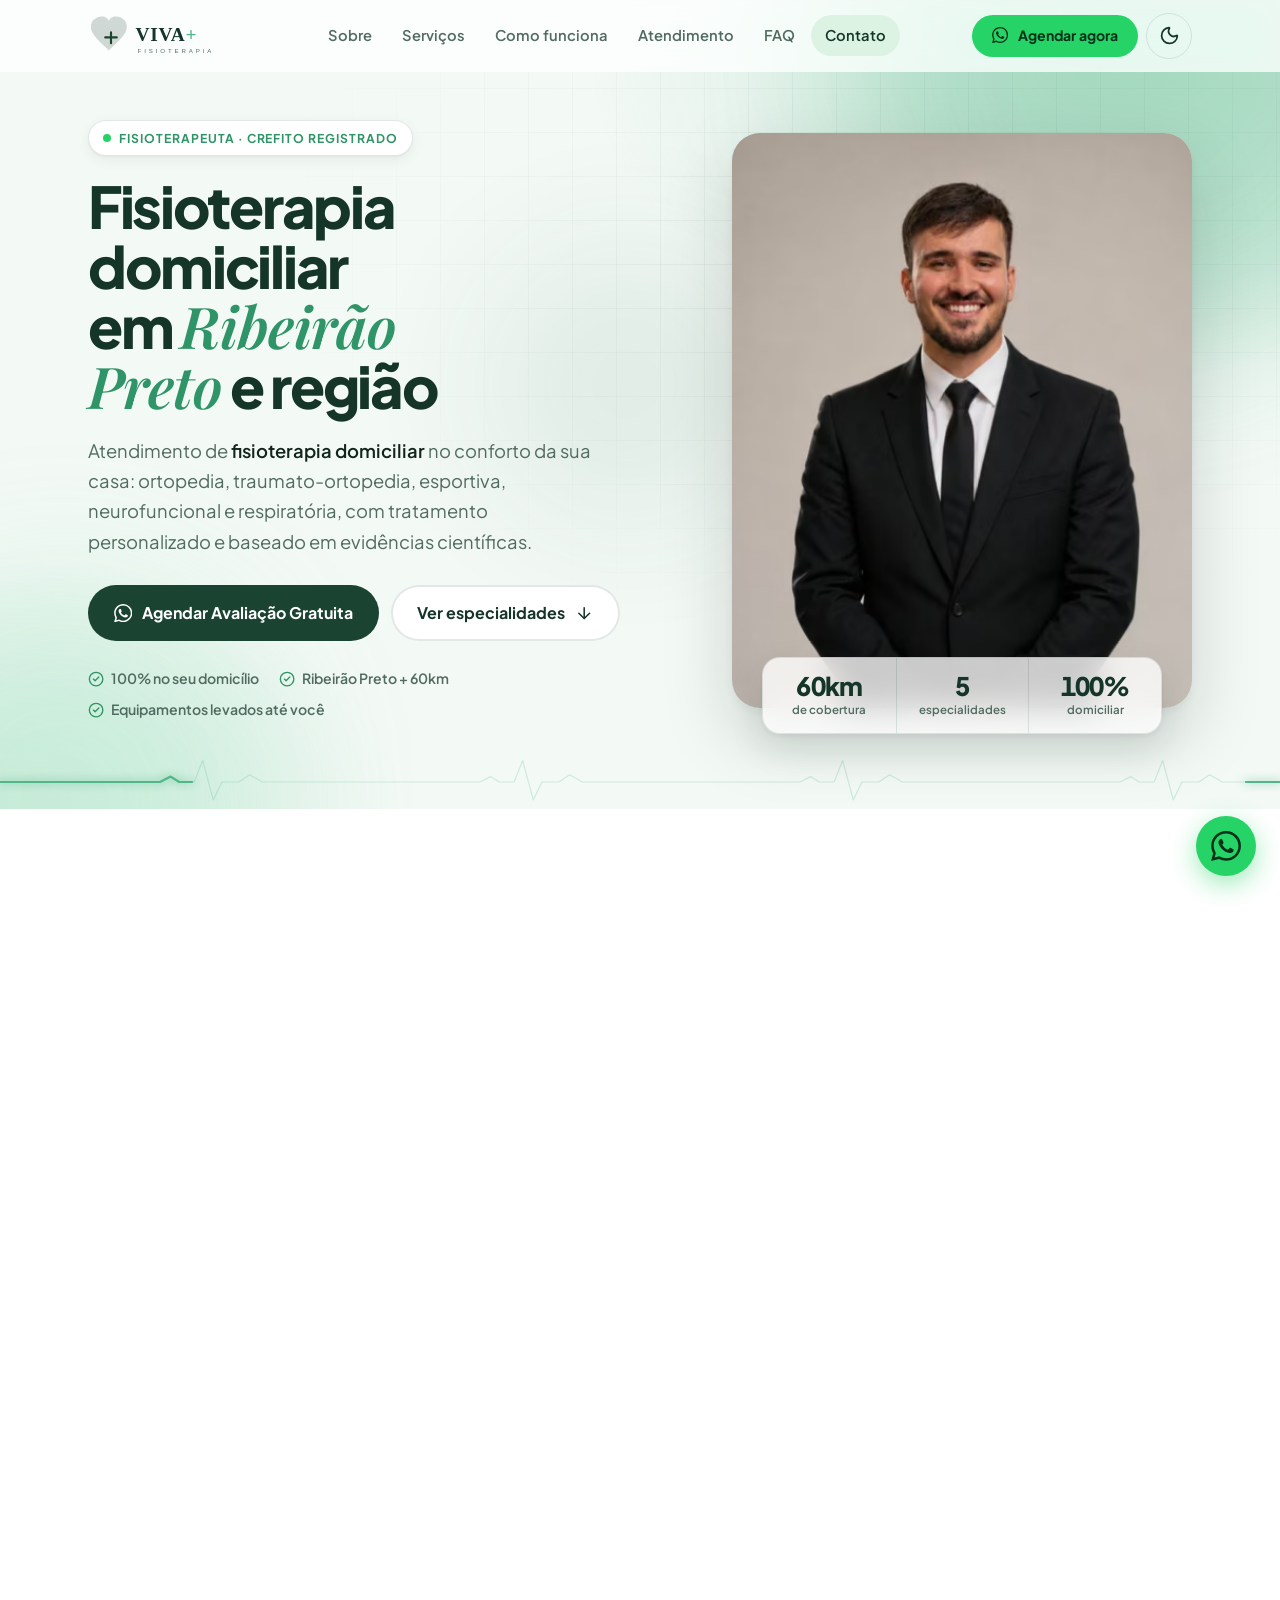
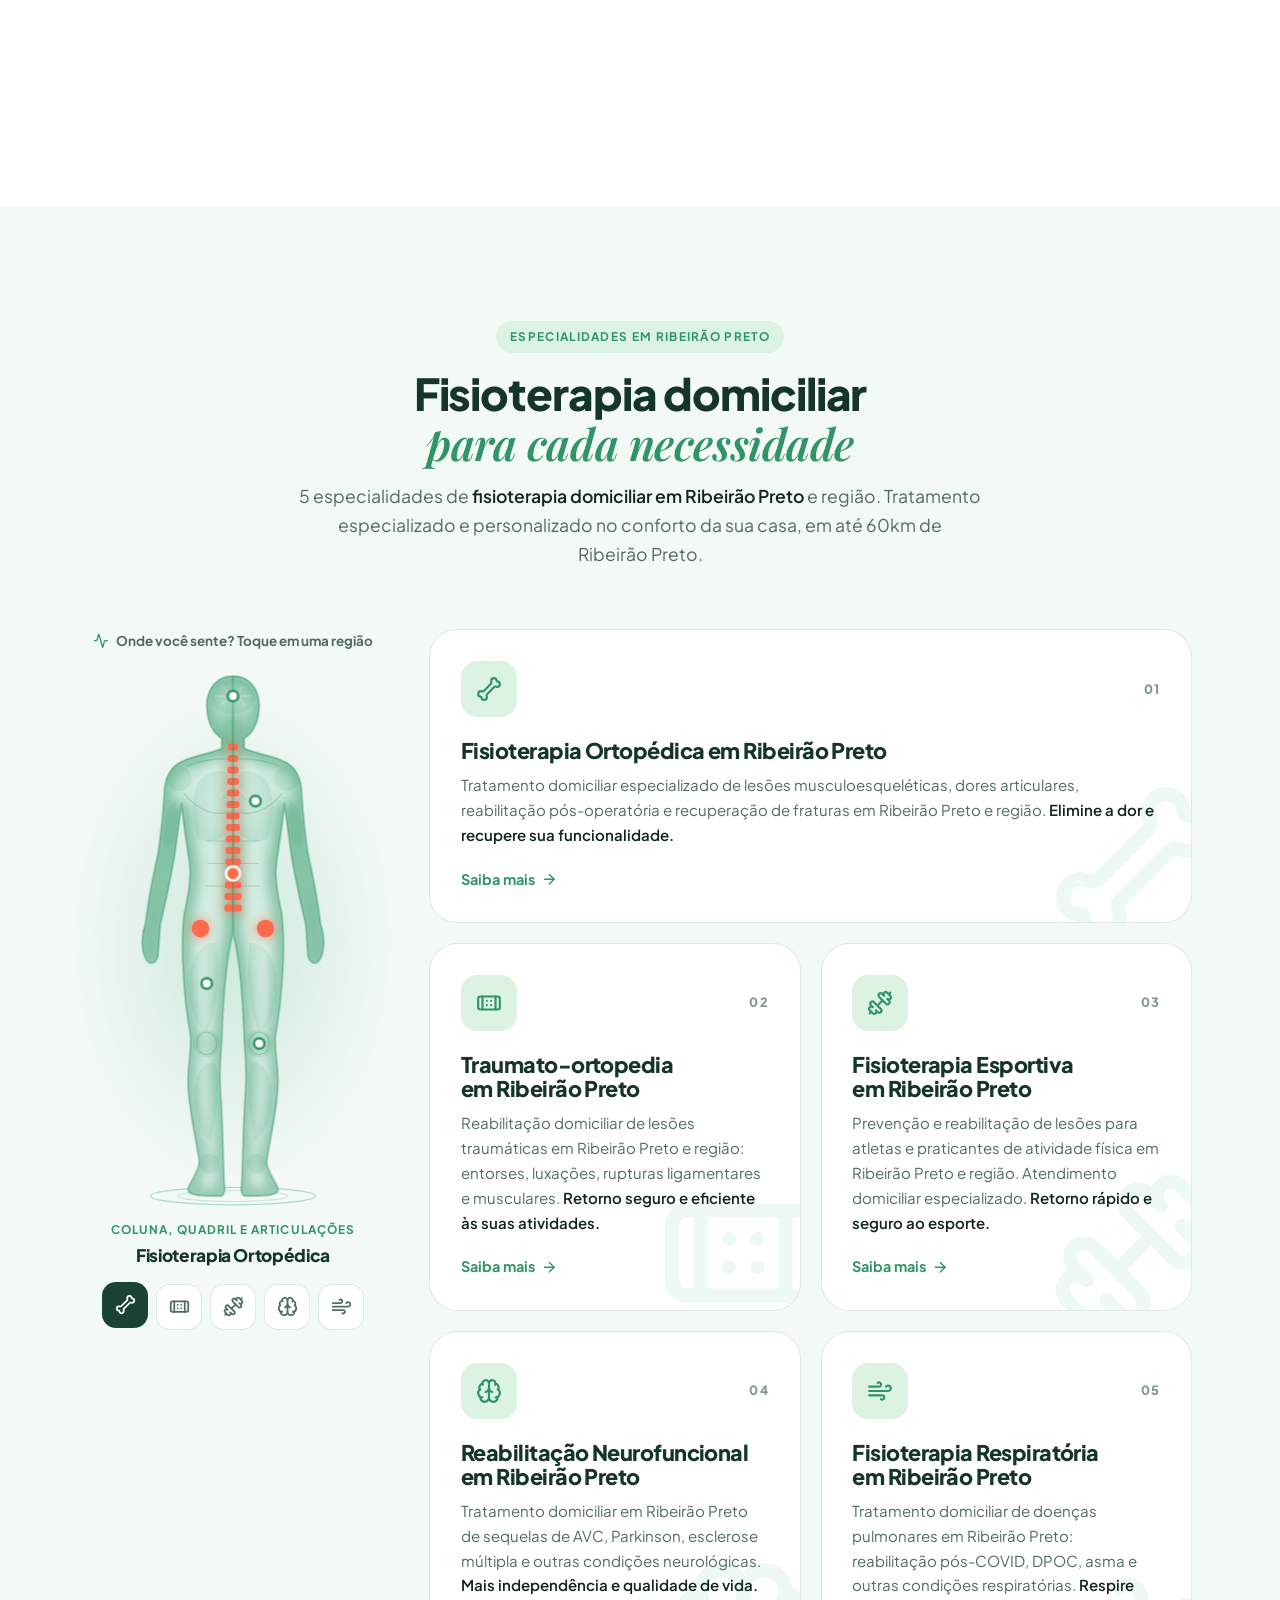
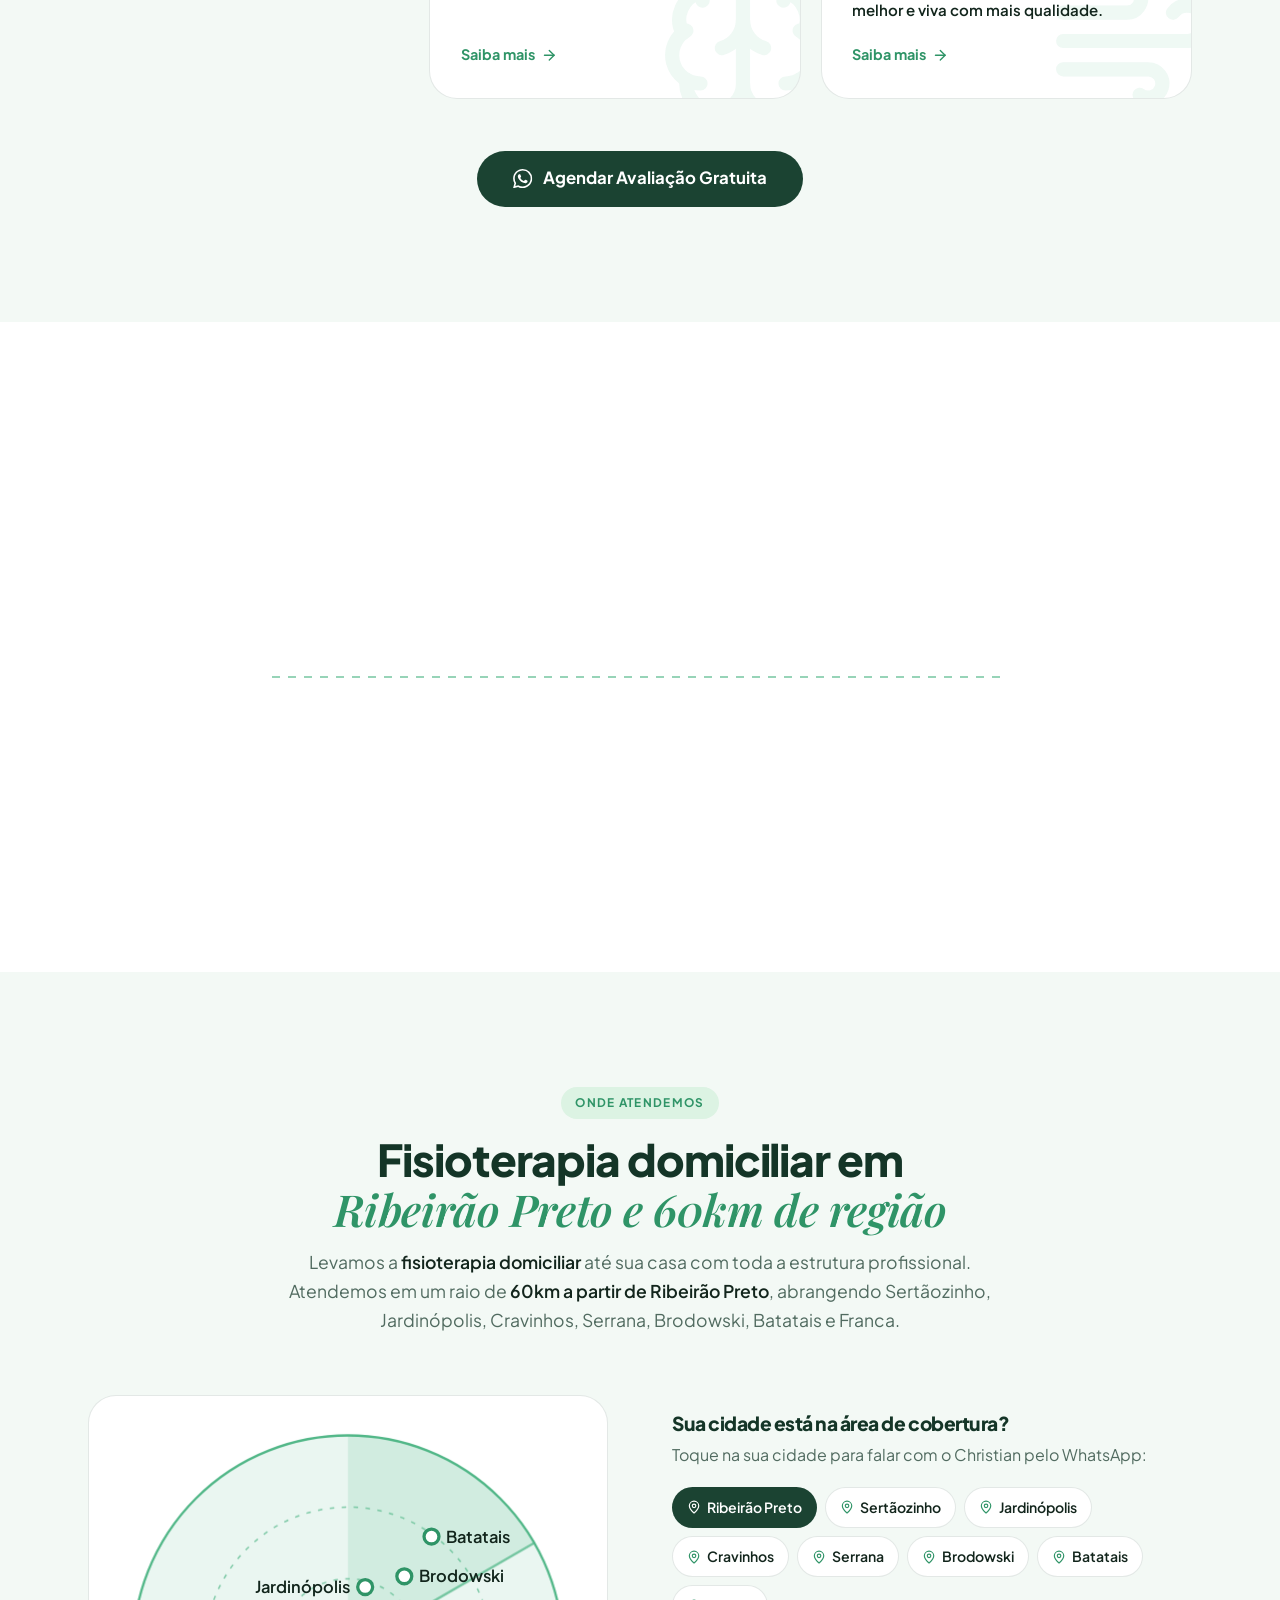
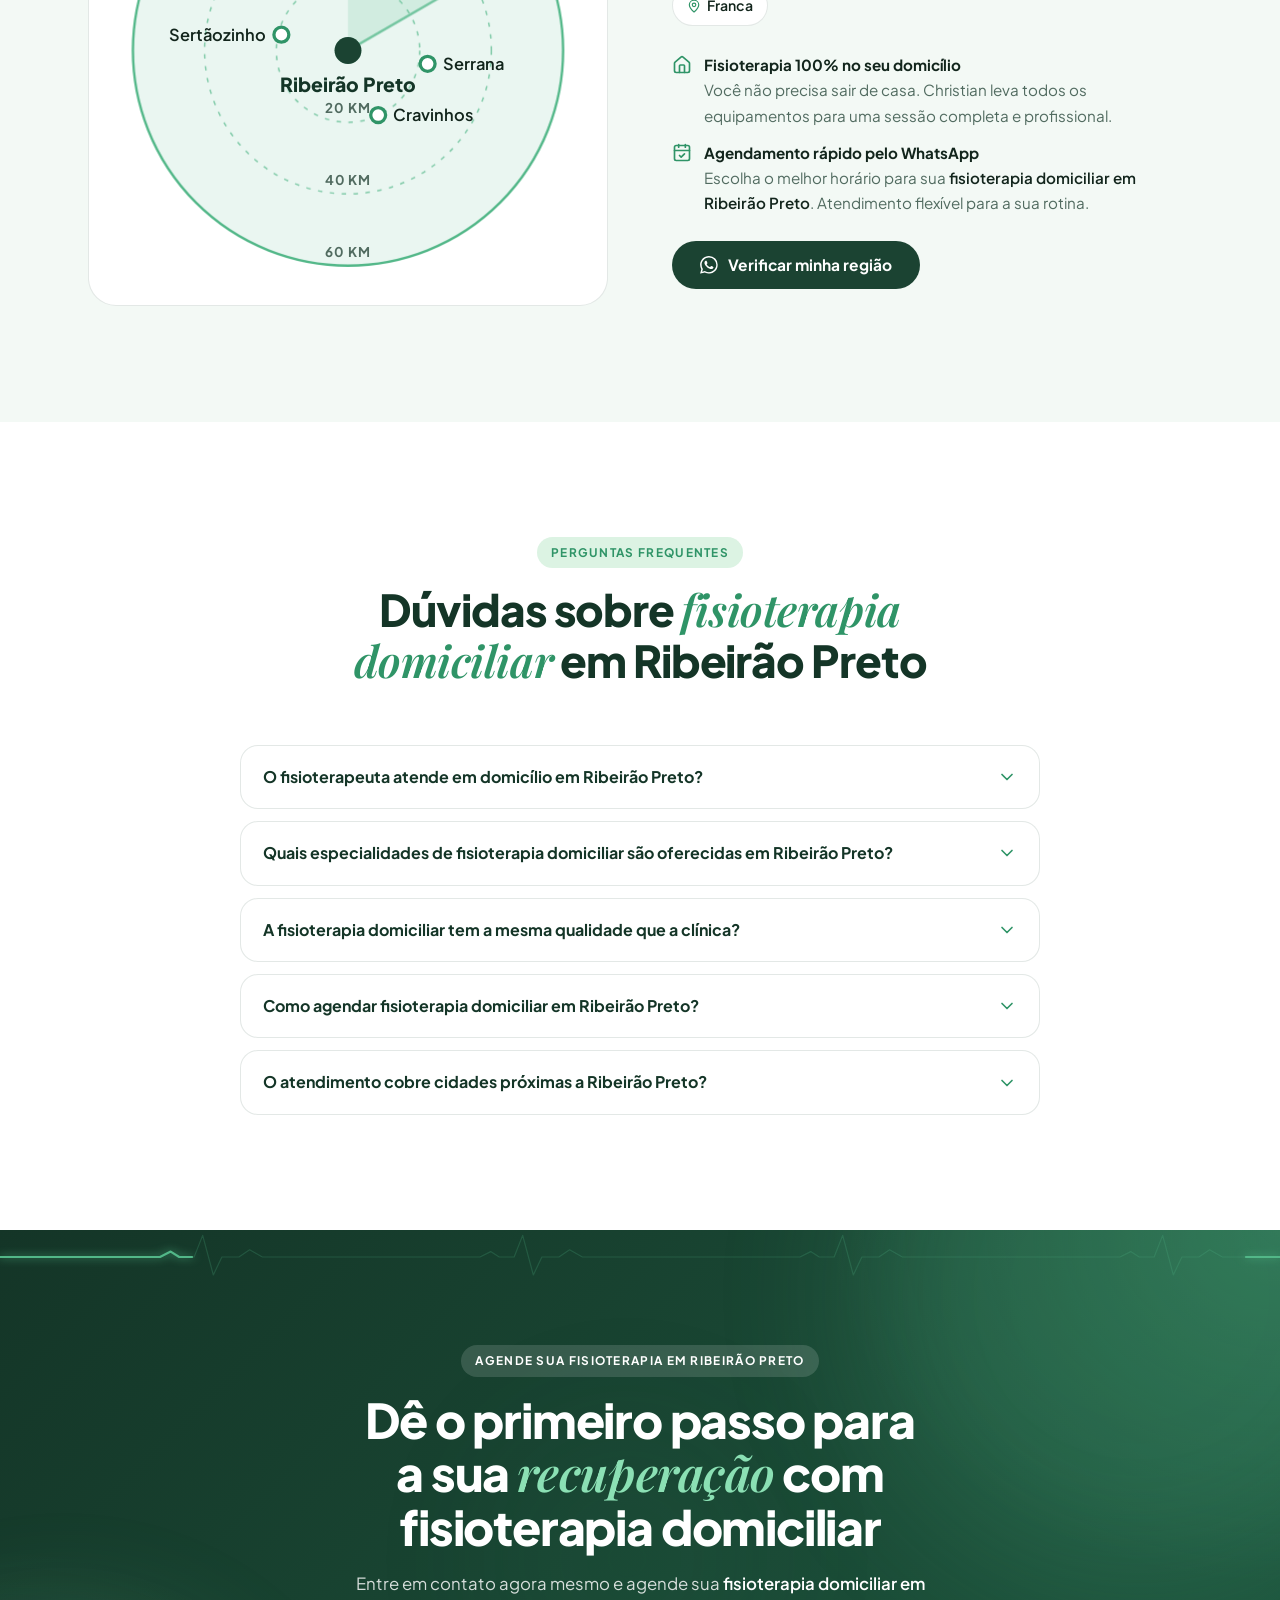
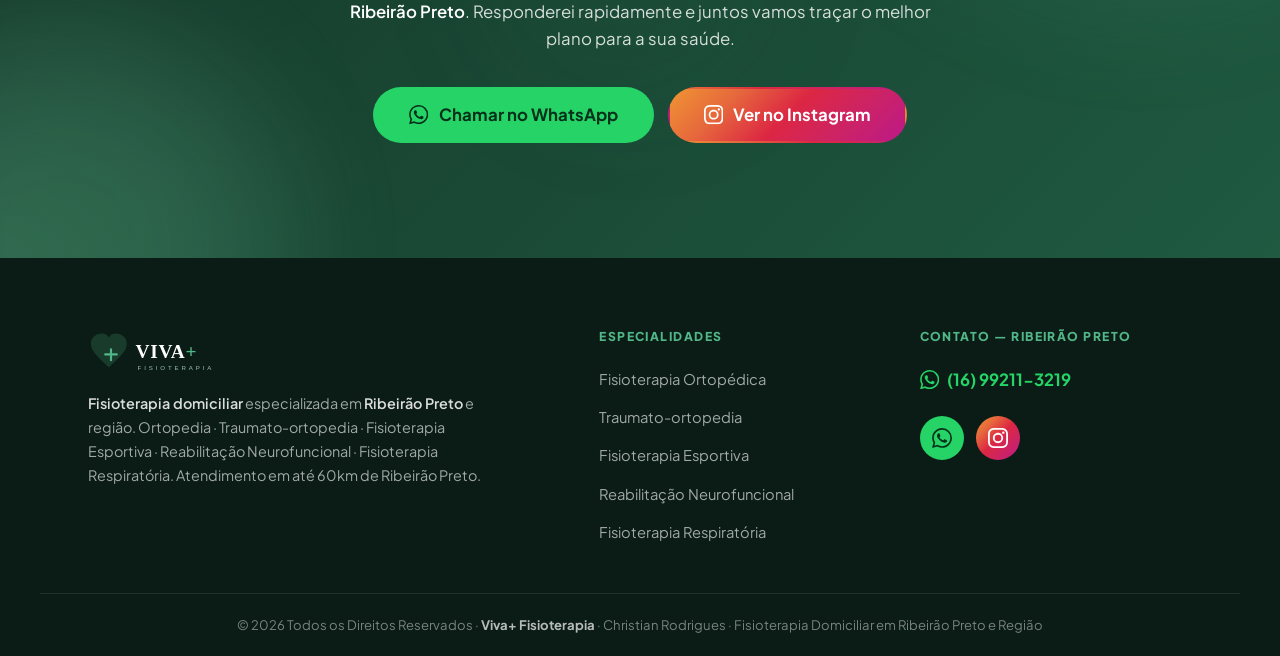
==== commit 88cfae06: "Abre o site sempre no modo claro; escuro só pelo botão O tema deixa de seguir a configuração do apar" ====
--- a/index.html
+++ b/index.html
@@ -14,8 +14,8 @@
 <meta name="author" content="Christian Rodrigues — Viva+ Fisioterapia">
 <meta name="robots" content="index, follow, max-snippet:-1, max-image-preview:large, max-video-preview:-1">
 <link rel="canonical" href="https://vivamaisfisioterapia.com.br/">
-<meta name="theme-color" content="#f3f9f5" media="(prefers-color-scheme: light)">
-<meta name="theme-color" content="#0a1611" media="(prefers-color-scheme: dark)">
+<meta name="theme-color" content="#f3f9f5">
+<meta name="color-scheme" content="light">
 
 <link rel="icon" href="img/favicon.svg" type="image/svg+xml">
 <link rel="icon" href="favicon.ico" sizes="32x32">
@@ -207,9 +207,9 @@
 <link rel="preconnect" href="https://fonts.googleapis.com">
 <link rel="preconnect" href="https://fonts.gstatic.com" crossorigin>
 <link href="https://fonts.googleapis.com/css2?family=Plus+Jakarta+Sans:wght@400;500;600;700;800&family=Playfair+Display:ital,wght@1,600&display=swap" rel="stylesheet">
-<link rel="stylesheet" href="css/site.css?v=4b7415e3">
-<script>(function(d){d.classList.add('js');try{var t=localStorage.getItem('theme');if(t==='dark'||t==='light')d.dataset.theme=t}catch(e){}})(document.documentElement)</script>
-<script src="js/site.js?v=4b7415e3" defer></script>
+<link rel="stylesheet" href="css/site.css?v=288796d2">
+<script>(function(d){d.classList.add('js');try{var t=localStorage.getItem('theme');if(t==='dark')d.dataset.theme=t}catch(e){}})(document.documentElement)</script>
+<script src="js/site.js?v=288796d2" defer></script>
 </head>
 <body>
 <a href="#main-content" class="skip">Pular para o conteúdo</a>
@@ -235,10 +235,10 @@
     </div>
     <div class="nav-acts">
       <a href="https://wa.me/5516992113219?text=Ol%C3%A1%20Christian%21%20Gostaria%20de%20agendar%20uma%20avalia%C3%A7%C3%A3o%20de%20fisioterapia%20domiciliar%20em%20Ribeir%C3%A3o%20Preto." class="btn btn-wa btn-sm" target="_blank" rel="noopener noreferrer" aria-label="Agendar fisioterapia pelo WhatsApp">
-        <svg class="ic" aria-hidden="true"><use href="img/icons.svg?v=4b7415e3#whatsapp"/></svg><span>Agendar agora</span>
+        <svg class="ic" aria-hidden="true"><use href="img/icons.svg?v=288796d2#whatsapp"/></svg><span>Agendar agora</span>
       </a>
-      <button class="theme-tog" id="theme-tog" type="button" aria-label="Alternar entre modo claro e escuro" title="Modo claro/escuro"><svg class="ic i-moon" aria-hidden="true"><use href="img/icons.svg?v=4b7415e3#moon"/></svg><svg class="ic i-sun" aria-hidden="true"><use href="img/icons.svg?v=4b7415e3#sun"/></svg></button>
-      <button class="nav-tog" id="nav-tog" aria-label="Abrir menu" aria-expanded="false" aria-controls="mnav"><svg class="ic" aria-hidden="true"><use href="img/icons.svg?v=4b7415e3#menu"/></svg></button>
+      <button class="theme-tog" id="theme-tog" type="button" aria-label="Alternar entre modo claro e escuro" title="Modo claro/escuro"><svg class="ic i-moon" aria-hidden="true"><use href="img/icons.svg?v=288796d2#moon"/></svg><svg class="ic i-sun" aria-hidden="true"><use href="img/icons.svg?v=288796d2#sun"/></svg></button>
+      <button class="nav-tog" id="nav-tog" aria-label="Abrir menu" aria-expanded="false" aria-controls="mnav"><svg class="ic" aria-hidden="true"><use href="img/icons.svg?v=288796d2#menu"/></svg></button>
     </div>
   </nav>
 </header>
@@ -252,19 +252,19 @@
         <text class="l-name" x="66" y="39" font-family="Georgia,'Times New Roman',serif" font-weight="700" font-size="27" letter-spacing="1">VIVA<tspan class="l-plus">+</tspan></text>
         <text class="l-sub" x="69" y="55" font-family="Arial,sans-serif" font-size="8.5" letter-spacing="4">FISIOTERAPIA</text>
       </svg>
-    <button class="mnav-close" id="mnav-close" aria-label="Fechar menu"><svg class="ic" aria-hidden="true"><use href="img/icons.svg?v=4b7415e3#x"/></svg></button>
+    <button class="mnav-close" id="mnav-close" aria-label="Fechar menu"><svg class="ic" aria-hidden="true"><use href="img/icons.svg?v=288796d2#x"/></svg></button>
   </div>
   <nav class="mnav-links" aria-label="Menu mobile">
-    <a href="#sobre" class="mnav-link" style="--i:0">Sobre <svg class="ic" aria-hidden="true"><use href="img/icons.svg?v=4b7415e3#arrow-right"/></svg></a>
-    <a href="#servicos" class="mnav-link" style="--i:1">Serviços <svg class="ic" aria-hidden="true"><use href="img/icons.svg?v=4b7415e3#arrow-right"/></svg></a>
-    <a href="#como-funciona" class="mnav-link" style="--i:2">Como funciona <svg class="ic" aria-hidden="true"><use href="img/icons.svg?v=4b7415e3#arrow-right"/></svg></a>
-    <a href="#atendimento" class="mnav-link" style="--i:3">Atendimento <svg class="ic" aria-hidden="true"><use href="img/icons.svg?v=4b7415e3#arrow-right"/></svg></a>
-    <a href="#faq" class="mnav-link" style="--i:4">FAQ <svg class="ic" aria-hidden="true"><use href="img/icons.svg?v=4b7415e3#arrow-right"/></svg></a>
-    <a href="#contato" class="mnav-link" style="--i:5">Contato <svg class="ic" aria-hidden="true"><use href="img/icons.svg?v=4b7415e3#arrow-right"/></svg></a>
+    <a href="#sobre" class="mnav-link" style="--i:0">Sobre <svg class="ic" aria-hidden="true"><use href="img/icons.svg?v=288796d2#arrow-right"/></svg></a>
+    <a href="#servicos" class="mnav-link" style="--i:1">Serviços <svg class="ic" aria-hidden="true"><use href="img/icons.svg?v=288796d2#arrow-right"/></svg></a>
+    <a href="#como-funciona" class="mnav-link" style="--i:2">Como funciona <svg class="ic" aria-hidden="true"><use href="img/icons.svg?v=288796d2#arrow-right"/></svg></a>
+    <a href="#atendimento" class="mnav-link" style="--i:3">Atendimento <svg class="ic" aria-hidden="true"><use href="img/icons.svg?v=288796d2#arrow-right"/></svg></a>
+    <a href="#faq" class="mnav-link" style="--i:4">FAQ <svg class="ic" aria-hidden="true"><use href="img/icons.svg?v=288796d2#arrow-right"/></svg></a>
+    <a href="#contato" class="mnav-link" style="--i:5">Contato <svg class="ic" aria-hidden="true"><use href="img/icons.svg?v=288796d2#arrow-right"/></svg></a>
   </nav>
   <div class="mnav-foot">
-    <a href="https://wa.me/5516992113219?text=Ol%C3%A1%20Christian%21%20Gostaria%20de%20agendar%20uma%20avalia%C3%A7%C3%A3o%20de%20fisioterapia%20domiciliar%20em%20Ribeir%C3%A3o%20Preto." class="btn btn-wa btn-lg" target="_blank" rel="noopener noreferrer"><svg class="ic" aria-hidden="true"><use href="img/icons.svg?v=4b7415e3#whatsapp"/></svg> Agendar pelo WhatsApp</a>
-    <a href="https://www.instagram.com/christianrodrigues03?igsh=MXczcjdnam0zOTdqcQ==" class="btn btn-o" target="_blank" rel="noopener noreferrer"><svg class="ic" aria-hidden="true"><use href="img/icons.svg?v=4b7415e3#instagram"/></svg> Instagram</a>
+    <a href="https://wa.me/5516992113219?text=Ol%C3%A1%20Christian%21%20Gostaria%20de%20agendar%20uma%20avalia%C3%A7%C3%A3o%20de%20fisioterapia%20domiciliar%20em%20Ribeir%C3%A3o%20Preto." class="btn btn-wa btn-lg" target="_blank" rel="noopener noreferrer"><svg class="ic" aria-hidden="true"><use href="img/icons.svg?v=288796d2#whatsapp"/></svg> Agendar pelo WhatsApp</a>
+    <a href="https://www.instagram.com/christianrodrigues03?igsh=MXczcjdnam0zOTdqcQ==" class="btn btn-o" target="_blank" rel="noopener noreferrer"><svg class="ic" aria-hidden="true"><use href="img/icons.svg?v=288796d2#instagram"/></svg> Instagram</a>
   </div>
 </div>
 
@@ -284,14 +284,14 @@
       </p>
       <div class="hero-ctas">
         <a href="https://wa.me/5516992113219?text=Ol%C3%A1%20Christian%21%20Gostaria%20de%20agendar%20uma%20avalia%C3%A7%C3%A3o%20de%20fisioterapia%20domiciliar%20em%20Ribeir%C3%A3o%20Preto." class="btn btn-p btn-lg" target="_blank" rel="noopener noreferrer" aria-label="Agendar avaliação de fisioterapia domiciliar pelo WhatsApp">
-          <svg class="ic" aria-hidden="true"><use href="img/icons.svg?v=4b7415e3#whatsapp"/></svg> Agendar Avaliação Gratuita
+          <svg class="ic" aria-hidden="true"><use href="img/icons.svg?v=288796d2#whatsapp"/></svg> Agendar Avaliação Gratuita
         </a>
-        <a href="#servicos" class="btn btn-o btn-lg">Ver especialidades <svg class="ic" aria-hidden="true"><use href="img/icons.svg?v=4b7415e3#arrow-down"/></svg></a>
+        <a href="#servicos" class="btn btn-o btn-lg">Ver especialidades <svg class="ic" aria-hidden="true"><use href="img/icons.svg?v=288796d2#arrow-down"/></svg></a>
       </div>
       <ul class="hero-pts">
-        <li><svg class="ic" aria-hidden="true"><use href="img/icons.svg?v=4b7415e3#circle-check"/></svg> 100% no seu domicílio</li>
-        <li><svg class="ic" aria-hidden="true"><use href="img/icons.svg?v=4b7415e3#circle-check"/></svg> Ribeirão Preto + 60km</li>
-        <li><svg class="ic" aria-hidden="true"><use href="img/icons.svg?v=4b7415e3#circle-check"/></svg> Equipamentos levados até você</li>
+        <li><svg class="ic" aria-hidden="true"><use href="img/icons.svg?v=288796d2#circle-check"/></svg> 100% no seu domicílio</li>
+        <li><svg class="ic" aria-hidden="true"><use href="img/icons.svg?v=288796d2#circle-check"/></svg> Ribeirão Preto + 60km</li>
+        <li><svg class="ic" aria-hidden="true"><use href="img/icons.svg?v=288796d2#circle-check"/></svg> Equipamentos levados até você</li>
       </ul>
     </div>
 
@@ -327,7 +327,7 @@
         </picture>
       </div>
       <div class="about-bdg">
-        <svg class="ic" aria-hidden="true"><use href="img/icons.svg?v=4b7415e3#house"/></svg>
+        <svg class="ic" aria-hidden="true"><use href="img/icons.svg?v=288796d2#house"/></svg>
         <div><strong>Fisioterapia Domiciliar</strong><span>Ribeirão Preto e Região</span></div>
       </div>
     </div>
@@ -347,15 +347,15 @@
         Brodowski, Batatais e Franca</strong>. Excelência em fisioterapia sem que você precise sair de casa.
       </p>
       <ul class="feats">
-        <li><svg class="ic" aria-hidden="true"><use href="img/icons.svg?v=4b7415e3#circle-check"/></svg> Avaliação físico-funcional completa e individualizada</li>
-        <li><svg class="ic" aria-hidden="true"><use href="img/icons.svg?v=4b7415e3#circle-check"/></svg> Plano de tratamento baseado em evidências científicas</li>
-        <li><svg class="ic" aria-hidden="true"><use href="img/icons.svg?v=4b7415e3#circle-check"/></svg> Relatório fisioterapêutico detalhado</li>
-        <li><svg class="ic" aria-hidden="true"><use href="img/icons.svg?v=4b7415e3#circle-check"/></svg> Acompanhamento contínuo da sua evolução</li>
-        <li><svg class="ic" aria-hidden="true"><use href="img/icons.svg?v=4b7415e3#circle-check"/></svg> Orientação à família e cuidadores</li>
-        <li><svg class="ic" aria-hidden="true"><use href="img/icons.svg?v=4b7415e3#circle-check"/></svg> Equipamentos profissionais levados até sua casa</li>
+        <li><svg class="ic" aria-hidden="true"><use href="img/icons.svg?v=288796d2#circle-check"/></svg> Avaliação físico-funcional completa e individualizada</li>
+        <li><svg class="ic" aria-hidden="true"><use href="img/icons.svg?v=288796d2#circle-check"/></svg> Plano de tratamento baseado em evidências científicas</li>
+        <li><svg class="ic" aria-hidden="true"><use href="img/icons.svg?v=288796d2#circle-check"/></svg> Relatório fisioterapêutico detalhado</li>
+        <li><svg class="ic" aria-hidden="true"><use href="img/icons.svg?v=288796d2#circle-check"/></svg> Acompanhamento contínuo da sua evolução</li>
+        <li><svg class="ic" aria-hidden="true"><use href="img/icons.svg?v=288796d2#circle-check"/></svg> Orientação à família e cuidadores</li>
+        <li><svg class="ic" aria-hidden="true"><use href="img/icons.svg?v=288796d2#circle-check"/></svg> Equipamentos profissionais levados até sua casa</li>
       </ul>
       <a href="https://wa.me/5516992113219?text=Ol%C3%A1%20Christian%21%20Gostaria%20de%20agendar%20uma%20avalia%C3%A7%C3%A3o%20de%20fisioterapia%20domiciliar." class="btn btn-p" target="_blank" rel="noopener noreferrer" aria-label="Falar com Christian Rodrigues — fisioterapeuta domiciliar em Ribeirão Preto">
-        <svg class="ic" aria-hidden="true"><use href="img/icons.svg?v=4b7415e3#whatsapp"/></svg> Falar com Christian
+        <svg class="ic" aria-hidden="true"><use href="img/icons.svg?v=288796d2#whatsapp"/></svg> Falar com Christian
       </a>
     </div>
   </div>
@@ -375,7 +375,7 @@
 
     <div class="svc-wrap" id="svc-wrap">
       <aside class="svc-fig" data-a aria-label="Corpo humano interativo: escolha a região para ver a especialidade">
-        <p class="fig-kicker"><svg class="ic" aria-hidden="true"><use href="img/icons.svg?v=4b7415e3#activity"/></svg> Onde você sente? Toque em uma região</p>
+        <p class="fig-kicker"><svg class="ic" aria-hidden="true"><use href="img/icons.svg?v=288796d2#activity"/></svg> Onde você sente? Toque em uma região</p>
         <div class="fig fig--live" data-fig>
       <div class="fig-stage">
         <svg class="fig-svg" viewBox="0 0 200 432" aria-hidden="true">
@@ -405,69 +405,69 @@
         </svg>
       </div>
       <p class="fig-info" aria-live="polite"><span class="fig-region">Coluna, quadril e articulações</span><strong class="fig-name">Fisioterapia Ortopédica</strong></p>
-      <div class="fig-tabs" role="group" aria-label="Escolha a região do corpo"><button type="button" class="fig-tab on" data-spec="orto" data-name="Fisioterapia Ortopédica" data-region="Coluna, quadril e articulações" aria-label="Fisioterapia Ortopédica: Coluna, quadril e articulações" aria-pressed="true"><svg class="ic" aria-hidden="true"><use href="img/icons.svg?v=4b7415e3#bone"/></svg></button><button type="button" class="fig-tab" data-spec="trauma" data-name="Traumato-ortopedia" data-region="Joelho, tornozelo e ombro" aria-label="Traumato-ortopedia: Joelho, tornozelo e ombro" aria-pressed="false"><svg class="ic" aria-hidden="true"><use href="img/icons.svg?v=4b7415e3#bandage"/></svg></button><button type="button" class="fig-tab" data-spec="esporte" data-name="Fisioterapia Esportiva" data-region="Músculos e tendões" aria-label="Fisioterapia Esportiva: Músculos e tendões" aria-pressed="false"><svg class="ic" aria-hidden="true"><use href="img/icons.svg?v=4b7415e3#dumbbell"/></svg></button><button type="button" class="fig-tab" data-spec="neuro" data-name="Reabilitação Neurofuncional" data-region="Cérebro e sistema nervoso" aria-label="Reabilitação Neurofuncional: Cérebro e sistema nervoso" aria-pressed="false"><svg class="ic" aria-hidden="true"><use href="img/icons.svg?v=4b7415e3#brain"/></svg></button><button type="button" class="fig-tab" data-spec="resp" data-name="Fisioterapia Respiratória" data-region="Pulmões e respiração" aria-label="Fisioterapia Respiratória: Pulmões e respiração" aria-pressed="false"><svg class="ic" aria-hidden="true"><use href="img/icons.svg?v=4b7415e3#wind"/></svg></button></div>
+      <div class="fig-tabs" role="group" aria-label="Escolha a região do corpo"><button type="button" class="fig-tab on" data-spec="orto" data-name="Fisioterapia Ortopédica" data-region="Coluna, quadril e articulações" aria-label="Fisioterapia Ortopédica: Coluna, quadril e articulações" aria-pressed="true"><svg class="ic" aria-hidden="true"><use href="img/icons.svg?v=288796d2#bone"/></svg></button><button type="button" class="fig-tab" data-spec="trauma" data-name="Traumato-ortopedia" data-region="Joelho, tornozelo e ombro" aria-label="Traumato-ortopedia: Joelho, tornozelo e ombro" aria-pressed="false"><svg class="ic" aria-hidden="true"><use href="img/icons.svg?v=288796d2#bandage"/></svg></button><button type="button" class="fig-tab" data-spec="esporte" data-name="Fisioterapia Esportiva" data-region="Músculos e tendões" aria-label="Fisioterapia Esportiva: Músculos e tendões" aria-pressed="false"><svg class="ic" aria-hidden="true"><use href="img/icons.svg?v=288796d2#dumbbell"/></svg></button><button type="button" class="fig-tab" data-spec="neuro" data-name="Reabilitação Neurofuncional" data-region="Cérebro e sistema nervoso" aria-label="Reabilitação Neurofuncional: Cérebro e sistema nervoso" aria-pressed="false"><svg class="ic" aria-hidden="true"><use href="img/icons.svg?v=288796d2#brain"/></svg></button><button type="button" class="fig-tab" data-spec="resp" data-name="Fisioterapia Respiratória" data-region="Pulmões e respiração" aria-label="Fisioterapia Respiratória: Pulmões e respiração" aria-pressed="false"><svg class="ic" aria-hidden="true"><use href="img/icons.svg?v=288796d2#wind"/></svg></button></div>
     </div>
       </aside>
       <div class="svc-main">
         <div class="svc-grid">
       <article class="svc-card" data-a data-tilt data-spec="orto" style="--d:0">
         <div class="svc-top">
-          <div class="svc-ico" data-ic="bone"><svg class="ic" aria-hidden="true"><use href="img/icons.svg?v=4b7415e3#bone"/></svg></div>
+          <div class="svc-ico" data-ic="bone"><svg class="ic" aria-hidden="true"><use href="img/icons.svg?v=288796d2#bone"/></svg></div>
           <span class="svc-num" aria-hidden="true">01</span>
         </div>
         <h3>Fisioterapia Ortopédica em Ribeirão Preto</h3>
         <p>Tratamento domiciliar especializado de lesões musculoesqueléticas, dores articulares, reabilitação pós-operatória e recuperação de fraturas em Ribeirão Preto e região. <strong>Elimine a dor e recupere sua funcionalidade.</strong></p>
-        <a href="ortopedia.html" class="svc-lnk" aria-label="Saiba mais sobre Fisioterapia Ortopédica domiciliar em Ribeirão Preto">Saiba mais <svg class="ic" aria-hidden="true"><use href="img/icons.svg?v=4b7415e3#arrow-right"/></svg></a>
-        <svg class="svc-bg" aria-hidden="true"><use href="img/icons.svg?v=4b7415e3#bone"/></svg>
+        <a href="ortopedia.html" class="svc-lnk" aria-label="Saiba mais sobre Fisioterapia Ortopédica domiciliar em Ribeirão Preto">Saiba mais <svg class="ic" aria-hidden="true"><use href="img/icons.svg?v=288796d2#arrow-right"/></svg></a>
+        <svg class="svc-bg" aria-hidden="true"><use href="img/icons.svg?v=288796d2#bone"/></svg>
       </article>
       <article class="svc-card" data-a data-tilt data-spec="trauma" style="--d:1">
         <div class="svc-top">
-          <div class="svc-ico" data-ic="bandage"><svg class="ic" aria-hidden="true"><use href="img/icons.svg?v=4b7415e3#bandage"/></svg></div>
+          <div class="svc-ico" data-ic="bandage"><svg class="ic" aria-hidden="true"><use href="img/icons.svg?v=288796d2#bandage"/></svg></div>
           <span class="svc-num" aria-hidden="true">02</span>
         </div>
         <h3>Traumato-ortopedia em Ribeirão Preto</h3>
         <p>Reabilitação domiciliar de lesões traumáticas em Ribeirão Preto e região: entorses, luxações, rupturas ligamentares e musculares. <strong>Retorno seguro e eficiente às suas atividades.</strong></p>
-        <a href="traumatortopedia.html" class="svc-lnk" aria-label="Saiba mais sobre Traumato-ortopedia domiciliar em Ribeirão Preto">Saiba mais <svg class="ic" aria-hidden="true"><use href="img/icons.svg?v=4b7415e3#arrow-right"/></svg></a>
-        <svg class="svc-bg" aria-hidden="true"><use href="img/icons.svg?v=4b7415e3#bandage"/></svg>
+        <a href="traumatortopedia.html" class="svc-lnk" aria-label="Saiba mais sobre Traumato-ortopedia domiciliar em Ribeirão Preto">Saiba mais <svg class="ic" aria-hidden="true"><use href="img/icons.svg?v=288796d2#arrow-right"/></svg></a>
+        <svg class="svc-bg" aria-hidden="true"><use href="img/icons.svg?v=288796d2#bandage"/></svg>
       </article>
       <article class="svc-card" data-a data-tilt data-spec="esporte" style="--d:2">
         <div class="svc-top">
-          <div class="svc-ico" data-ic="dumbbell"><svg class="ic" aria-hidden="true"><use href="img/icons.svg?v=4b7415e3#dumbbell"/></svg></div>
+          <div class="svc-ico" data-ic="dumbbell"><svg class="ic" aria-hidden="true"><use href="img/icons.svg?v=288796d2#dumbbell"/></svg></div>
           <span class="svc-num" aria-hidden="true">03</span>
         </div>
         <h3>Fisioterapia Esportiva em Ribeirão Preto</h3>
         <p>Prevenção e reabilitação de lesões para atletas e praticantes de atividade física em Ribeirão Preto e região. Atendimento domiciliar especializado. <strong>Retorno rápido e seguro ao esporte.</strong></p>
-        <a href="fisioterapia-esportiva.html" class="svc-lnk" aria-label="Saiba mais sobre Fisioterapia Esportiva domiciliar em Ribeirão Preto">Saiba mais <svg class="ic" aria-hidden="true"><use href="img/icons.svg?v=4b7415e3#arrow-right"/></svg></a>
-        <svg class="svc-bg" aria-hidden="true"><use href="img/icons.svg?v=4b7415e3#dumbbell"/></svg>
+        <a href="fisioterapia-esportiva.html" class="svc-lnk" aria-label="Saiba mais sobre Fisioterapia Esportiva domiciliar em Ribeirão Preto">Saiba mais <svg class="ic" aria-hidden="true"><use href="img/icons.svg?v=288796d2#arrow-right"/></svg></a>
+        <svg class="svc-bg" aria-hidden="true"><use href="img/icons.svg?v=288796d2#dumbbell"/></svg>
       </article>
       <article class="svc-card" data-a data-tilt data-spec="neuro" style="--d:3">
         <div class="svc-top">
-          <div class="svc-ico" data-ic="brain"><svg class="ic" aria-hidden="true"><use href="img/icons.svg?v=4b7415e3#brain"/></svg></div>
+          <div class="svc-ico" data-ic="brain"><svg class="ic" aria-hidden="true"><use href="img/icons.svg?v=288796d2#brain"/></svg></div>
           <span class="svc-num" aria-hidden="true">04</span>
         </div>
         <h3>Reabilitação Neurofuncional em Ribeirão Preto</h3>
         <p>Tratamento domiciliar em Ribeirão Preto de sequelas de AVC, Parkinson, esclerose múltipla e outras condições neurológicas. <strong>Mais independência e qualidade de vida.</strong></p>
-        <a href="reabilitacao-neurofuncional.html" class="svc-lnk" aria-label="Saiba mais sobre Reabilitação Neurofuncional domiciliar em Ribeirão Preto">Saiba mais <svg class="ic" aria-hidden="true"><use href="img/icons.svg?v=4b7415e3#arrow-right"/></svg></a>
-        <svg class="svc-bg" aria-hidden="true"><use href="img/icons.svg?v=4b7415e3#brain"/></svg>
+        <a href="reabilitacao-neurofuncional.html" class="svc-lnk" aria-label="Saiba mais sobre Reabilitação Neurofuncional domiciliar em Ribeirão Preto">Saiba mais <svg class="ic" aria-hidden="true"><use href="img/icons.svg?v=288796d2#arrow-right"/></svg></a>
+        <svg class="svc-bg" aria-hidden="true"><use href="img/icons.svg?v=288796d2#brain"/></svg>
       </article>
       <article class="svc-card" data-a data-tilt data-spec="resp" style="--d:4">
         <div class="svc-top">
-          <div class="svc-ico" data-ic="wind"><svg class="ic" aria-hidden="true"><use href="img/icons.svg?v=4b7415e3#wind"/></svg></div>
+          <div class="svc-ico" data-ic="wind"><svg class="ic" aria-hidden="true"><use href="img/icons.svg?v=288796d2#wind"/></svg></div>
           <span class="svc-num" aria-hidden="true">05</span>
         </div>
         <h3>Fisioterapia Respiratória em Ribeirão Preto</h3>
         <p>Tratamento domiciliar de doenças pulmonares em Ribeirão Preto: reabilitação pós-COVID, DPOC, asma e outras condições respiratórias. <strong>Respire melhor e viva com mais qualidade.</strong></p>
-        <a href="fisioterapia-respiratoria.html" class="svc-lnk" aria-label="Saiba mais sobre Fisioterapia Respiratória domiciliar em Ribeirão Preto">Saiba mais <svg class="ic" aria-hidden="true"><use href="img/icons.svg?v=4b7415e3#arrow-right"/></svg></a>
-        <svg class="svc-bg" aria-hidden="true"><use href="img/icons.svg?v=4b7415e3#wind"/></svg>
+        <a href="fisioterapia-respiratoria.html" class="svc-lnk" aria-label="Saiba mais sobre Fisioterapia Respiratória domiciliar em Ribeirão Preto">Saiba mais <svg class="ic" aria-hidden="true"><use href="img/icons.svg?v=288796d2#arrow-right"/></svg></a>
+        <svg class="svc-bg" aria-hidden="true"><use href="img/icons.svg?v=288796d2#wind"/></svg>
       </article>
         </div>
-        <p class="svc-hint" aria-hidden="true">Deslize para ver todas <svg class="ic" aria-hidden="true"><use href="img/icons.svg?v=4b7415e3#arrow-right"/></svg></p>
+        <p class="svc-hint" aria-hidden="true">Deslize para ver todas <svg class="ic" aria-hidden="true"><use href="img/icons.svg?v=288796d2#arrow-right"/></svg></p>
       </div>
     </div>
 
     <div class="svc-cta" data-a>
       <a href="https://wa.me/5516992113219?text=Ol%C3%A1%20Christian%21%20Gostaria%20de%20agendar%20uma%20avalia%C3%A7%C3%A3o%20de%20fisioterapia%20domiciliar%20em%20Ribeir%C3%A3o%20Preto." class="btn btn-p btn-lg" target="_blank" rel="noopener noreferrer" aria-label="Agendar avaliação de fisioterapia domiciliar em Ribeirão Preto">
-        <svg class="ic" aria-hidden="true"><use href="img/icons.svg?v=4b7415e3#whatsapp"/></svg> Agendar Avaliação Gratuita
+        <svg class="ic" aria-hidden="true"><use href="img/icons.svg?v=288796d2#whatsapp"/></svg> Agendar Avaliação Gratuita
       </a>
     </div>
   </div>
@@ -482,17 +482,17 @@
     </header>
     <ol class="steps">
       <li class="step" data-a style="--d:0">
-        <div class="step-ico"><svg class="ic" aria-hidden="true"><use href="img/icons.svg?v=4b7415e3#message-circle"/></svg></div>
+        <div class="step-ico"><svg class="ic" aria-hidden="true"><use href="img/icons.svg?v=288796d2#message-circle"/></svg></div>
         <h3>Chame no WhatsApp</h3>
         <p>Conte o que você está sentindo e escolha o melhor horário. O agendamento é rápido e sem burocracia.</p>
       </li>
       <li class="step" data-a style="--d:1">
-        <div class="step-ico"><svg class="ic" aria-hidden="true"><use href="img/icons.svg?v=4b7415e3#house"/></svg></div>
+        <div class="step-ico"><svg class="ic" aria-hidden="true"><use href="img/icons.svg?v=288796d2#house"/></svg></div>
         <h3>Avaliação na sua casa</h3>
         <p>Christian vai até você com os equipamentos e faz uma avaliação físico-funcional completa e individualizada.</p>
       </li>
       <li class="step" data-a style="--d:2">
-        <div class="step-ico"><svg class="ic" aria-hidden="true"><use href="img/icons.svg?v=4b7415e3#clipboard-list"/></svg></div>
+        <div class="step-ico"><svg class="ic" aria-hidden="true"><use href="img/icons.svg?v=288796d2#clipboard-list"/></svg></div>
         <h3>Plano de tratamento</h3>
         <p>Você recebe um plano baseado em evidências científicas, com acompanhamento contínuo da sua evolução.</p>
       </li>
@@ -537,21 +537,21 @@
         <h3>Sua cidade está na área de cobertura?</h3>
         <p>Toque na sua cidade para falar com o Christian pelo WhatsApp:</p>
         <div class="chips">
-        <a class="chip chip--home" href="https://wa.me/5516992113219?text=Ol%C3%A1%20Christian%21%20Moro%20em%20Ribeir%C3%A3o%20Preto%20e%20gostaria%20de%20agendar%20fisioterapia%20domiciliar." target="_blank" rel="noopener noreferrer"><svg class="ic" aria-hidden="true"><use href="img/icons.svg?v=4b7415e3#map-pin"/></svg> Ribeirão Preto</a>
-        <a class="chip" data-city="sertaozinho" href="https://wa.me/5516992113219?text=Ol%C3%A1%20Christian%21%20Moro%20em%20Sert%C3%A3ozinho%20e%20gostaria%20de%20agendar%20fisioterapia%20domiciliar." target="_blank" rel="noopener noreferrer"><svg class="ic" aria-hidden="true"><use href="img/icons.svg?v=4b7415e3#map-pin"/></svg> Sertãozinho</a>
-        <a class="chip" data-city="jardinopolis" href="https://wa.me/5516992113219?text=Ol%C3%A1%20Christian%21%20Moro%20em%20Jardin%C3%B3polis%20e%20gostaria%20de%20agendar%20fisioterapia%20domiciliar." target="_blank" rel="noopener noreferrer"><svg class="ic" aria-hidden="true"><use href="img/icons.svg?v=4b7415e3#map-pin"/></svg> Jardinópolis</a>
-        <a class="chip" data-city="cravinhos" href="https://wa.me/5516992113219?text=Ol%C3%A1%20Christian%21%20Moro%20em%20Cravinhos%20e%20gostaria%20de%20agendar%20fisioterapia%20domiciliar." target="_blank" rel="noopener noreferrer"><svg class="ic" aria-hidden="true"><use href="img/icons.svg?v=4b7415e3#map-pin"/></svg> Cravinhos</a>
-        <a class="chip" data-city="serrana" href="https://wa.me/5516992113219?text=Ol%C3%A1%20Christian%21%20Moro%20em%20Serrana%20e%20gostaria%20de%20agendar%20fisioterapia%20domiciliar." target="_blank" rel="noopener noreferrer"><svg class="ic" aria-hidden="true"><use href="img/icons.svg?v=4b7415e3#map-pin"/></svg> Serrana</a>
-        <a class="chip" data-city="brodowski" href="https://wa.me/5516992113219?text=Ol%C3%A1%20Christian%21%20Moro%20em%20Brodowski%20e%20gostaria%20de%20agendar%20fisioterapia%20domiciliar." target="_blank" rel="noopener noreferrer"><svg class="ic" aria-hidden="true"><use href="img/icons.svg?v=4b7415e3#map-pin"/></svg> Brodowski</a>
-        <a class="chip" data-city="batatais" href="https://wa.me/5516992113219?text=Ol%C3%A1%20Christian%21%20Moro%20em%20Batatais%20e%20gostaria%20de%20agendar%20fisioterapia%20domiciliar." target="_blank" rel="noopener noreferrer"><svg class="ic" aria-hidden="true"><use href="img/icons.svg?v=4b7415e3#map-pin"/></svg> Batatais</a>
-        <a class="chip" data-city="franca" href="https://wa.me/5516992113219?text=Ol%C3%A1%20Christian%21%20Moro%20em%20Franca%20e%20gostaria%20de%20agendar%20fisioterapia%20domiciliar." target="_blank" rel="noopener noreferrer"><svg class="ic" aria-hidden="true"><use href="img/icons.svg?v=4b7415e3#map-pin"/></svg> Franca</a>
+        <a class="chip chip--home" href="https://wa.me/5516992113219?text=Ol%C3%A1%20Christian%21%20Moro%20em%20Ribeir%C3%A3o%20Preto%20e%20gostaria%20de%20agendar%20fisioterapia%20domiciliar." target="_blank" rel="noopener noreferrer"><svg class="ic" aria-hidden="true"><use href="img/icons.svg?v=288796d2#map-pin"/></svg> Ribeirão Preto</a>
+        <a class="chip" data-city="sertaozinho" href="https://wa.me/5516992113219?text=Ol%C3%A1%20Christian%21%20Moro%20em%20Sert%C3%A3ozinho%20e%20gostaria%20de%20agendar%20fisioterapia%20domiciliar." target="_blank" rel="noopener noreferrer"><svg class="ic" aria-hidden="true"><use href="img/icons.svg?v=288796d2#map-pin"/></svg> Sertãozinho</a>
+        <a class="chip" data-city="jardinopolis" href="https://wa.me/5516992113219?text=Ol%C3%A1%20Christian%21%20Moro%20em%20Jardin%C3%B3polis%20e%20gostaria%20de%20agendar%20fisioterapia%20domiciliar." target="_blank" rel="noopener noreferrer"><svg class="ic" aria-hidden="true"><use href="img/icons.svg?v=288796d2#map-pin"/></svg> Jardinópolis</a>
+        <a class="chip" data-city="cravinhos" href="https://wa.me/5516992113219?text=Ol%C3%A1%20Christian%21%20Moro%20em%20Cravinhos%20e%20gostaria%20de%20agendar%20fisioterapia%20domiciliar." target="_blank" rel="noopener noreferrer"><svg class="ic" aria-hidden="true"><use href="img/icons.svg?v=288796d2#map-pin"/></svg> Cravinhos</a>
+        <a class="chip" data-city="serrana" href="https://wa.me/5516992113219?text=Ol%C3%A1%20Christian%21%20Moro%20em%20Serrana%20e%20gostaria%20de%20agendar%20fisioterapia%20domiciliar." target="_blank" rel="noopener noreferrer"><svg class="ic" aria-hidden="true"><use href="img/icons.svg?v=288796d2#map-pin"/></svg> Serrana</a>
+        <a class="chip" data-city="brodowski" href="https://wa.me/5516992113219?text=Ol%C3%A1%20Christian%21%20Moro%20em%20Brodowski%20e%20gostaria%20de%20agendar%20fisioterapia%20domiciliar." target="_blank" rel="noopener noreferrer"><svg class="ic" aria-hidden="true"><use href="img/icons.svg?v=288796d2#map-pin"/></svg> Brodowski</a>
+        <a class="chip" data-city="batatais" href="https://wa.me/5516992113219?text=Ol%C3%A1%20Christian%21%20Moro%20em%20Batatais%20e%20gostaria%20de%20agendar%20fisioterapia%20domiciliar." target="_blank" rel="noopener noreferrer"><svg class="ic" aria-hidden="true"><use href="img/icons.svg?v=288796d2#map-pin"/></svg> Batatais</a>
+        <a class="chip" data-city="franca" href="https://wa.me/5516992113219?text=Ol%C3%A1%20Christian%21%20Moro%20em%20Franca%20e%20gostaria%20de%20agendar%20fisioterapia%20domiciliar." target="_blank" rel="noopener noreferrer"><svg class="ic" aria-hidden="true"><use href="img/icons.svg?v=288796d2#map-pin"/></svg> Franca</a>
         </div>
         <ul class="cov-list">
-          <li><svg class="ic" aria-hidden="true"><use href="img/icons.svg?v=4b7415e3#house"/></svg><div><strong>Fisioterapia 100% no seu domicílio</strong>Você não precisa sair de casa. Christian leva todos os equipamentos para uma sessão completa e profissional.</div></li>
-          <li><svg class="ic" aria-hidden="true"><use href="img/icons.svg?v=4b7415e3#calendar-check"/></svg><div><strong>Agendamento rápido pelo WhatsApp</strong>Escolha o melhor horário para sua <strong style="display:inline;font-weight:600">fisioterapia domiciliar em Ribeirão Preto</strong>. Atendimento flexível para a sua rotina.</div></li>
+          <li><svg class="ic" aria-hidden="true"><use href="img/icons.svg?v=288796d2#house"/></svg><div><strong>Fisioterapia 100% no seu domicílio</strong>Você não precisa sair de casa. Christian leva todos os equipamentos para uma sessão completa e profissional.</div></li>
+          <li><svg class="ic" aria-hidden="true"><use href="img/icons.svg?v=288796d2#calendar-check"/></svg><div><strong>Agendamento rápido pelo WhatsApp</strong>Escolha o melhor horário para sua <strong style="display:inline;font-weight:600">fisioterapia domiciliar em Ribeirão Preto</strong>. Atendimento flexível para a sua rotina.</div></li>
         </ul>
         <a href="https://wa.me/5516992113219?text=Ol%C3%A1%20Christian%21%20Gostaria%20de%20verificar%20se%20minha%20regi%C3%A3o%20est%C3%A1%20dentro%20da%20%C3%A1rea%20de%20atendimento%20de%20fisioterapia%20domiciliar." class="btn btn-p" target="_blank" rel="noopener noreferrer" aria-label="Verificar se sua região tem cobertura de fisioterapia domiciliar">
-          <svg class="ic" aria-hidden="true"><use href="img/icons.svg?v=4b7415e3#whatsapp"/></svg> Verificar minha região
+          <svg class="ic" aria-hidden="true"><use href="img/icons.svg?v=288796d2#whatsapp"/></svg> Verificar minha região
         </a>
       </div>
     </div>
@@ -567,23 +567,23 @@
     </header>
     <div class="faq-list" data-a>
       <details class="faq-item" name="faq">
-        <summary>O fisioterapeuta atende em domicílio em Ribeirão Preto? <svg class="ic" aria-hidden="true"><use href="img/icons.svg?v=4b7415e3#chevron-down"/></svg></summary>
+        <summary>O fisioterapeuta atende em domicílio em Ribeirão Preto? <svg class="ic" aria-hidden="true"><use href="img/icons.svg?v=288796d2#chevron-down"/></svg></summary>
         <p>Sim! Christian Rodrigues oferece <strong>fisioterapia domiciliar em Ribeirão Preto</strong> e toda a região em um raio de 60km, incluindo Sertãozinho, Jardinópolis, Cravinhos, Serrana, Brodowski, Batatais e Franca. Você recebe atendimento profissional sem sair de casa.</p>
       </details>
       <details class="faq-item" name="faq">
-        <summary>Quais especialidades de fisioterapia domiciliar são oferecidas em Ribeirão Preto? <svg class="ic" aria-hidden="true"><use href="img/icons.svg?v=4b7415e3#chevron-down"/></svg></summary>
+        <summary>Quais especialidades de fisioterapia domiciliar são oferecidas em Ribeirão Preto? <svg class="ic" aria-hidden="true"><use href="img/icons.svg?v=288796d2#chevron-down"/></svg></summary>
         <p>São 5 especialidades de <strong>fisioterapia domiciliar em Ribeirão Preto</strong>: <strong>Fisioterapia Ortopédica</strong>, <strong>Traumato-ortopedia</strong>, <strong>Fisioterapia Esportiva</strong>, <strong>Reabilitação Neurofuncional</strong> (AVC, Parkinson) e <strong>Fisioterapia Respiratória</strong> (DPOC, pós-COVID). Todas realizadas no conforto da sua casa.</p>
       </details>
       <details class="faq-item" name="faq">
-        <summary>A fisioterapia domiciliar tem a mesma qualidade que a clínica? <svg class="ic" aria-hidden="true"><use href="img/icons.svg?v=4b7415e3#chevron-down"/></svg></summary>
+        <summary>A fisioterapia domiciliar tem a mesma qualidade que a clínica? <svg class="ic" aria-hidden="true"><use href="img/icons.svg?v=288796d2#chevron-down"/></svg></summary>
         <p>Sim! Christian leva todos os equipamentos profissionais necessários ao seu domicílio em Ribeirão Preto, garantindo uma sessão completa, profissional e baseada em evidências científicas — com a comodidade de não precisar sair de casa.</p>
       </details>
       <details class="faq-item" name="faq">
-        <summary>Como agendar fisioterapia domiciliar em Ribeirão Preto? <svg class="ic" aria-hidden="true"><use href="img/icons.svg?v=4b7415e3#chevron-down"/></svg></summary>
+        <summary>Como agendar fisioterapia domiciliar em Ribeirão Preto? <svg class="ic" aria-hidden="true"><use href="img/icons.svg?v=288796d2#chevron-down"/></svg></summary>
         <p>É simples! Entre em contato pelo <strong>WhatsApp (16) 99211-3219</strong>. O agendamento é rápido, sem burocracia e com horários flexíveis para encaixar na sua rotina em Ribeirão Preto e região.</p>
       </details>
       <details class="faq-item" name="faq">
-        <summary>O atendimento cobre cidades próximas a Ribeirão Preto? <svg class="ic" aria-hidden="true"><use href="img/icons.svg?v=4b7415e3#chevron-down"/></svg></summary>
+        <summary>O atendimento cobre cidades próximas a Ribeirão Preto? <svg class="ic" aria-hidden="true"><use href="img/icons.svg?v=288796d2#chevron-down"/></svg></summary>
         <p>Sim! A <strong>fisioterapia domiciliar</strong> atende em um raio de <strong>60km a partir de Ribeirão Preto</strong>, cobrindo cidades como Sertãozinho, Jardinópolis, Cravinhos, Serrana, Brodowski, Batatais e Franca. Entre em contato para verificar sua região.</p>
       </details>
     </div>
@@ -603,10 +603,10 @@
     </p>
     <div class="cta-btns">
       <a href="https://wa.me/5516992113219?text=Ol%C3%A1%20Christian%21%20Gostaria%20de%20agendar%20fisioterapia%20domiciliar%20em%20Ribeir%C3%A3o%20Preto." class="btn btn-wa btn-lg" target="_blank" rel="noopener noreferrer" aria-label="Agendar fisioterapia domiciliar em Ribeirão Preto pelo WhatsApp">
-        <svg class="ic" aria-hidden="true"><use href="img/icons.svg?v=4b7415e3#whatsapp"/></svg> Chamar no WhatsApp
+        <svg class="ic" aria-hidden="true"><use href="img/icons.svg?v=288796d2#whatsapp"/></svg> Chamar no WhatsApp
       </a>
       <a href="https://www.instagram.com/christianrodrigues03?igsh=MXczcjdnam0zOTdqcQ==" class="btn btn-ig btn-lg" target="_blank" rel="noopener noreferrer" aria-label="Seguir Christian Rodrigues Fisioterapeuta no Instagram">
-        <svg class="ic" aria-hidden="true"><use href="img/icons.svg?v=4b7415e3#instagram"/></svg> Ver no Instagram
+        <svg class="ic" aria-hidden="true"><use href="img/icons.svg?v=288796d2#instagram"/></svg> Ver no Instagram
       </a>
     </div>
   </div>
@@ -643,11 +643,11 @@
     <div class="ftr-contact">
       <h3>Contato — Ribeirão Preto</h3>
       <a href="https://wa.me/5516992113219" class="ftr-wa" target="_blank" rel="noopener noreferrer" aria-label="WhatsApp (16) 99211-3219">
-        <svg class="ic" aria-hidden="true"><use href="img/icons.svg?v=4b7415e3#whatsapp"/></svg> (16) 99211-3219
+        <svg class="ic" aria-hidden="true"><use href="img/icons.svg?v=288796d2#whatsapp"/></svg> (16) 99211-3219
       </a>
       <div class="ftr-soc">
-        <a href="https://wa.me/5516992113219" target="_blank" rel="noopener noreferrer" aria-label="WhatsApp" class="soc-ic soc-wa"><svg class="ic" aria-hidden="true"><use href="img/icons.svg?v=4b7415e3#whatsapp"/></svg></a>
-        <a href="https://www.instagram.com/christianrodrigues03?igsh=MXczcjdnam0zOTdqcQ==" target="_blank" rel="noopener noreferrer" aria-label="Instagram de Christian Rodrigues" class="soc-ic soc-ig"><svg class="ic" aria-hidden="true"><use href="img/icons.svg?v=4b7415e3#instagram"/></svg></a>
+        <a href="https://wa.me/5516992113219" target="_blank" rel="noopener noreferrer" aria-label="WhatsApp" class="soc-ic soc-wa"><svg class="ic" aria-hidden="true"><use href="img/icons.svg?v=288796d2#whatsapp"/></svg></a>
+        <a href="https://www.instagram.com/christianrodrigues03?igsh=MXczcjdnam0zOTdqcQ==" target="_blank" rel="noopener noreferrer" aria-label="Instagram de Christian Rodrigues" class="soc-ic soc-ig"><svg class="ic" aria-hidden="true"><use href="img/icons.svg?v=288796d2#instagram"/></svg></a>
       </div>
     </div>
   </div>
@@ -657,9 +657,9 @@
 </footer>
 
 <!-- WhatsApp: botão flutuante (desktop) e barra fixa (celular) -->
-<a href="https://wa.me/5516992113219?text=Ol%C3%A1%20Christian%21%20Gostaria%20de%20agendar%20uma%20avalia%C3%A7%C3%A3o%20de%20fisioterapia%20domiciliar%20em%20Ribeir%C3%A3o%20Preto." class="wa-float" target="_blank" rel="noopener noreferrer" aria-label="Agendar pelo WhatsApp"><svg class="ic" aria-hidden="true"><use href="img/icons.svg?v=4b7415e3#whatsapp"/></svg></a>
+<a href="https://wa.me/5516992113219?text=Ol%C3%A1%20Christian%21%20Gostaria%20de%20agendar%20uma%20avalia%C3%A7%C3%A3o%20de%20fisioterapia%20domiciliar%20em%20Ribeir%C3%A3o%20Preto." class="wa-float" target="_blank" rel="noopener noreferrer" aria-label="Agendar pelo WhatsApp"><svg class="ic" aria-hidden="true"><use href="img/icons.svg?v=288796d2#whatsapp"/></svg></a>
 <div class="wa-bar" id="wa-bar">
-  <a href="https://wa.me/5516992113219?text=Ol%C3%A1%20Christian%21%20Gostaria%20de%20agendar%20uma%20avalia%C3%A7%C3%A3o%20de%20fisioterapia%20domiciliar%20em%20Ribeir%C3%A3o%20Preto." class="btn btn-wa" target="_blank" rel="noopener noreferrer"><svg class="ic" aria-hidden="true"><use href="img/icons.svg?v=4b7415e3#whatsapp"/></svg> Agendar pelo WhatsApp</a>
+  <a href="https://wa.me/5516992113219?text=Ol%C3%A1%20Christian%21%20Gostaria%20de%20agendar%20uma%20avalia%C3%A7%C3%A3o%20de%20fisioterapia%20domiciliar%20em%20Ribeir%C3%A3o%20Preto." class="btn btn-wa" target="_blank" rel="noopener noreferrer"><svg class="ic" aria-hidden="true"><use href="img/icons.svg?v=288796d2#whatsapp"/></svg> Agendar pelo WhatsApp</a>
 </div>
 
 </body>
--- a/css/site.css
+++ b/css/site.css
@@ -5,7 +5,7 @@
 
 /* ── TOKENS ── */
 :root{
-  color-scheme:light dark;
+  color-scheme:light;
   --bg:#ffffff;
   --surface:#f3f9f5;
   --card:#ffffff;
@@ -39,26 +39,6 @@
   --gut:clamp(16px,5vw,48px);
   --sec:clamp(64px,9vw,116px);
   --ease:cubic-bezier(.2,.7,.2,1);
-}
-@media (prefers-color-scheme:dark){
-  :root:not([data-theme="light"]){
-    --bg:#0a1611;
-    --surface:#0f1f18;
-    --card:#14271f;
-    --ink:#e6f1eb;
-    --muted:#9fb9ad;
-    --head:#f1f8f4;
-    --brand:#52B788;
-    --brand-hover:#74c69d;
-    --on-brand:#06281a;
-    --accent:#74c69d;
-    --tint:#193529;
-    --line:rgba(255,255,255,.1);
-    --glass:rgba(12,26,20,.74);
-    --sh-sm:0 1px 2px rgba(0,0,0,.3),0 4px 14px rgba(0,0,0,.25);
-    --sh-md:0 2px 4px rgba(0,0,0,.3),0 14px 36px rgba(0,0,0,.35);
-    --sh-lg:0 4px 8px rgba(0,0,0,.3),0 28px 70px rgba(0,0,0,.45);
-  }
 }
 :root[data-theme="dark"]{
     --bg:#0a1611;
@@ -154,11 +134,6 @@
 .theme-tog .i-sun{display:none}
 :root[data-theme="dark"] .theme-tog .i-sun{display:block}
 :root[data-theme="dark"] .theme-tog .i-moon{display:none}
-@media (prefers-color-scheme:dark){
-  :root:not([data-theme="light"]) .theme-tog .i-sun{display:block}
-  :root:not([data-theme="light"]) .theme-tog .i-moon{display:none}
-}
-
 /* ── MENU MOBILE (tela cheia) ── */
 .mnav{position:fixed;inset:0;z-index:1100;display:flex;flex-direction:column;padding:16px var(--gut) calc(28px + env(safe-area-inset-bottom));background:color-mix(in srgb,var(--bg) 90%,transparent);-webkit-backdrop-filter:blur(22px);backdrop-filter:blur(22px);opacity:0;visibility:hidden;transition:opacity .3s var(--ease),visibility .3s}
 .mnav.open{opacity:1;visibility:visible}
@@ -673,7 +648,6 @@
   .about-img img,.hero-frame img{scale:1}
 }
 .step{z-index:1}
-@media (prefers-color-scheme:dark){:root:not([data-theme="light"]) .b-hi,:root:not([data-theme="light"]) .b-hi-l{opacity:.12}}
 :root[data-theme="dark"] .b-hi,:root[data-theme="dark"] .b-hi-l{opacity:.12}
 .ih-fig{max-width:190px}
 .ih-fig .fig-name{display:none}
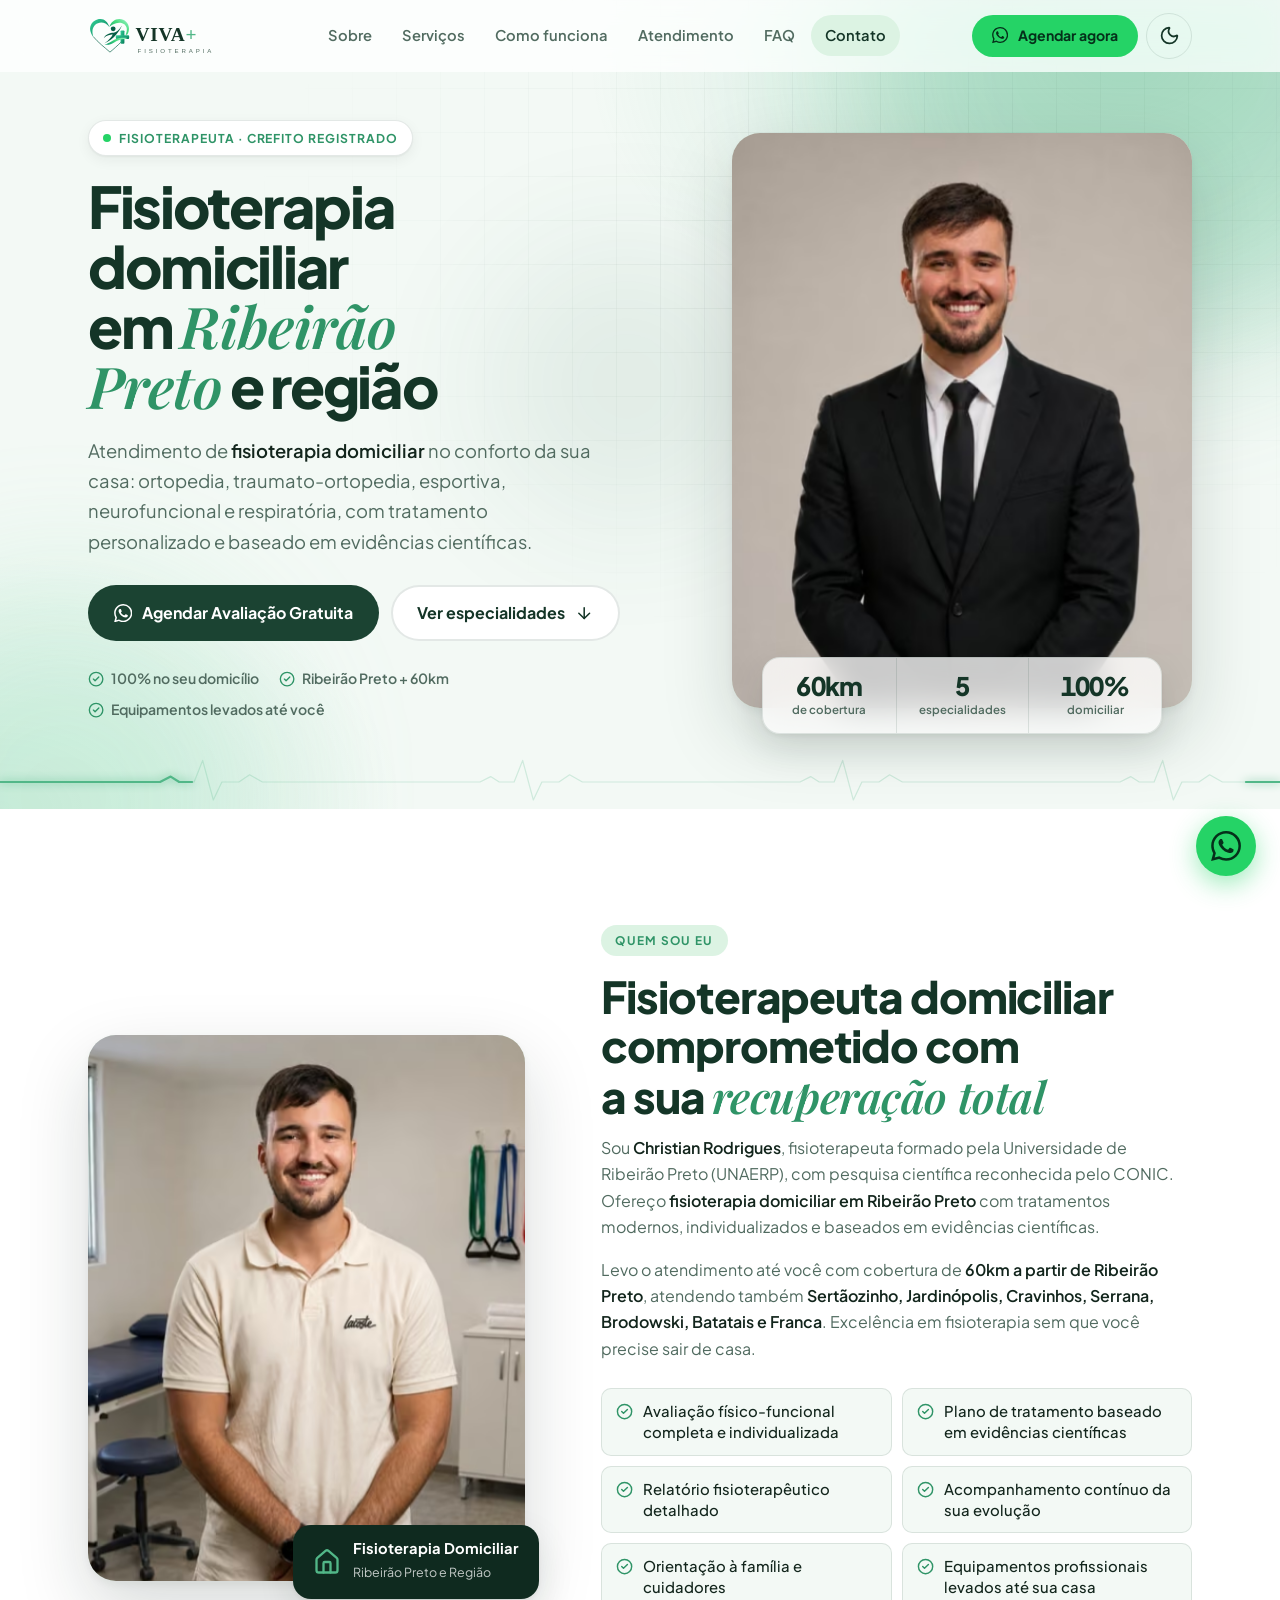
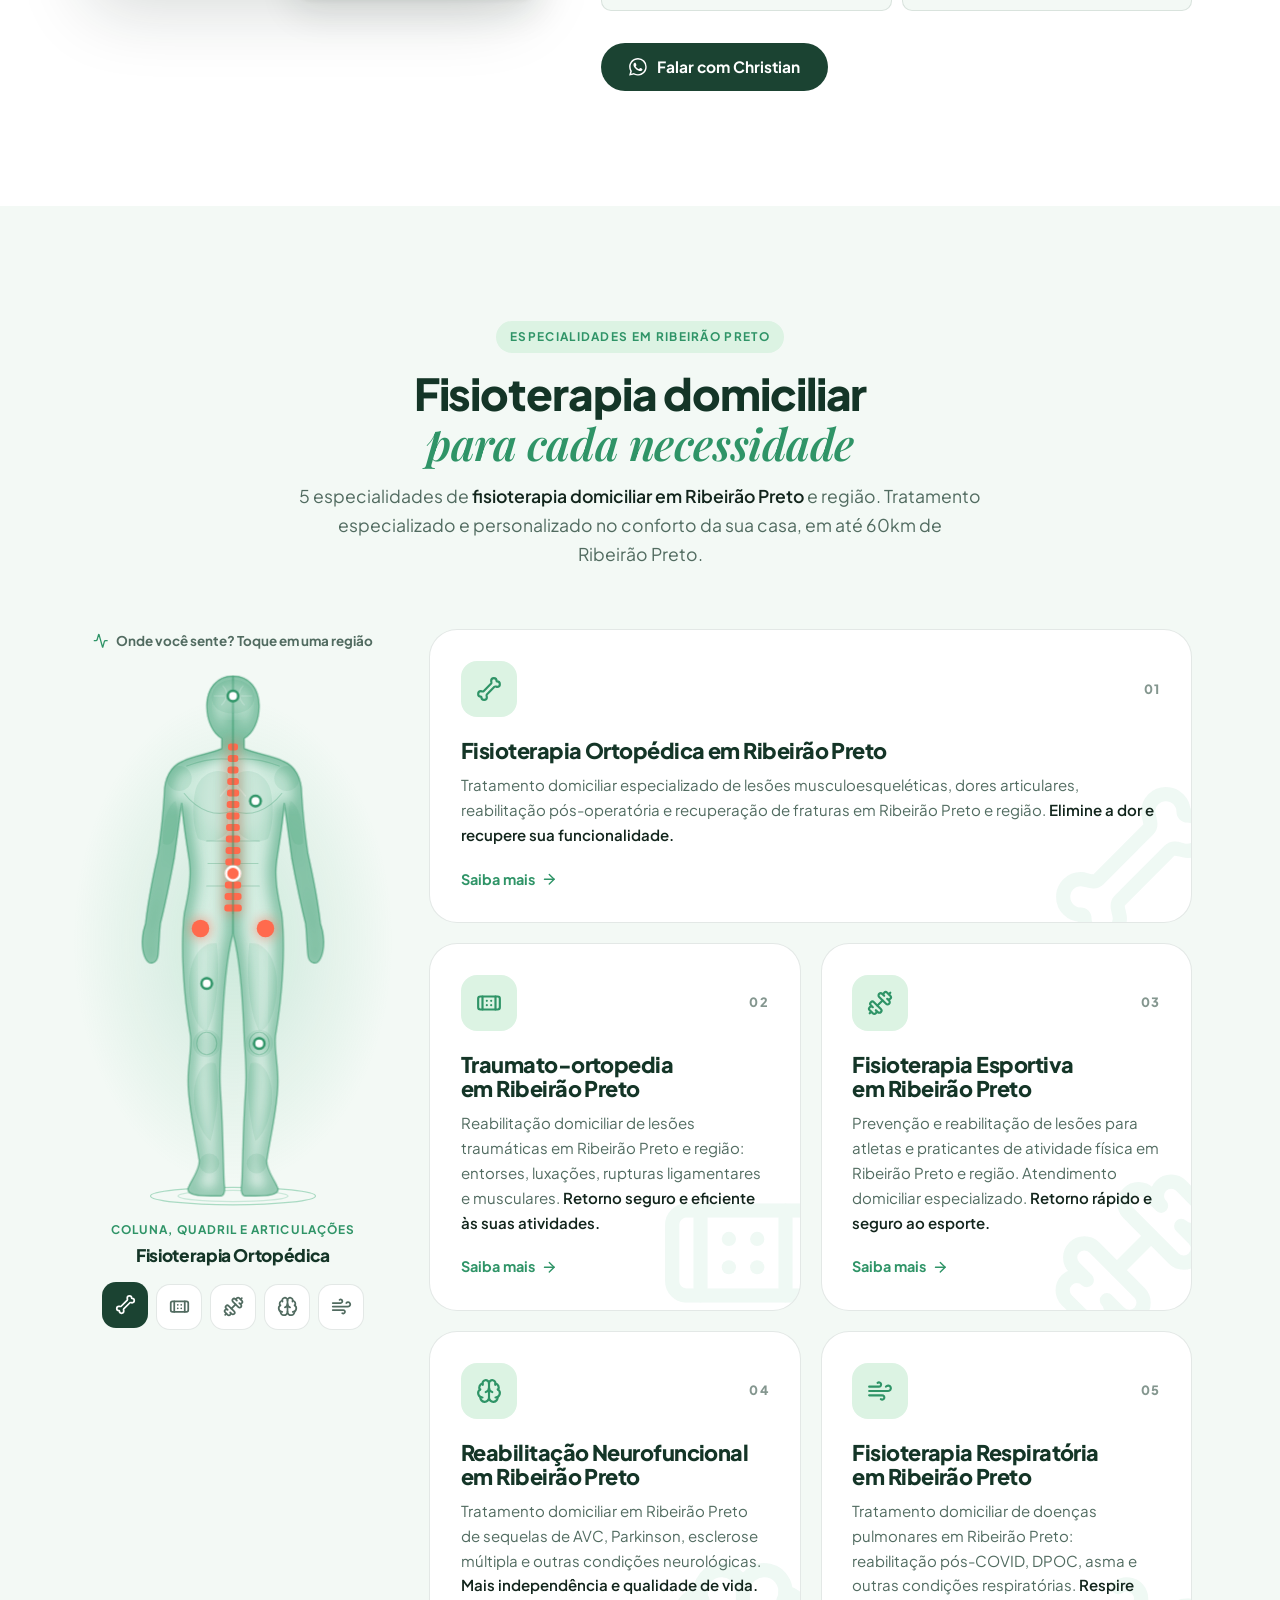
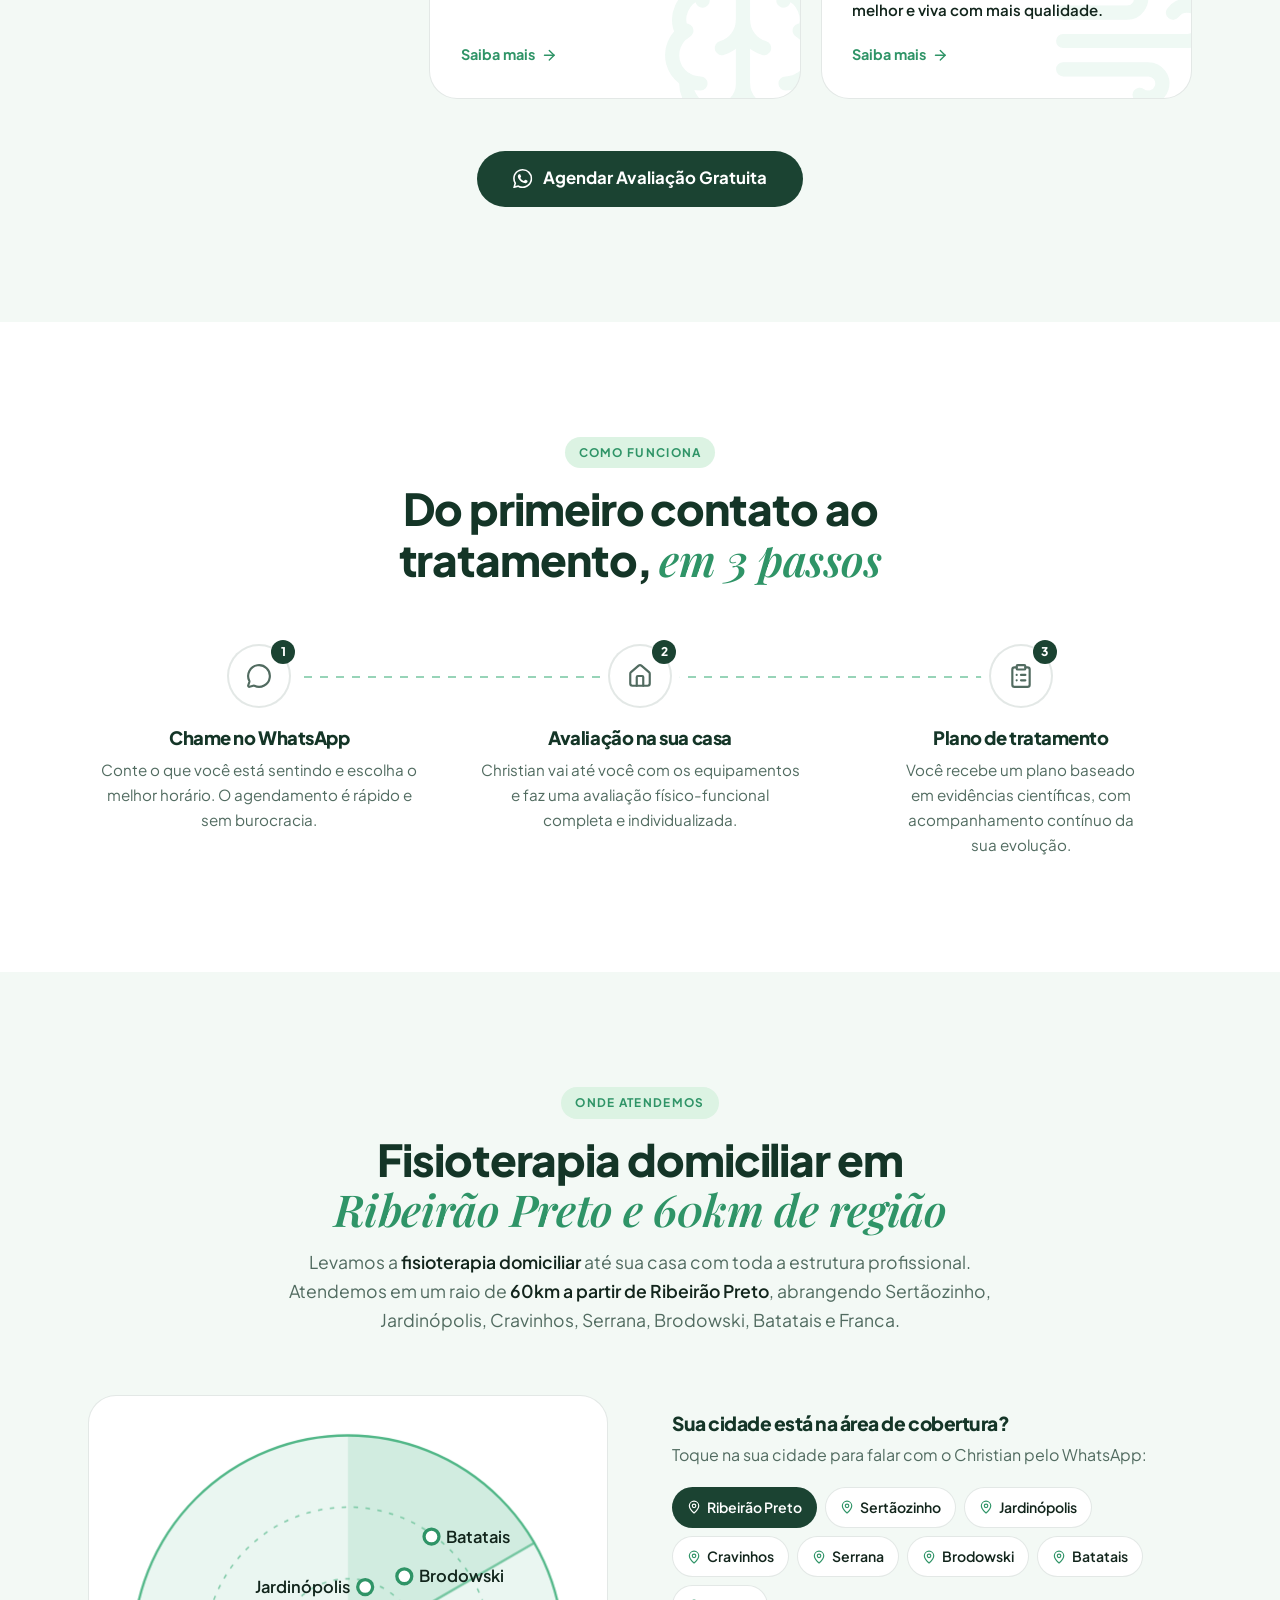
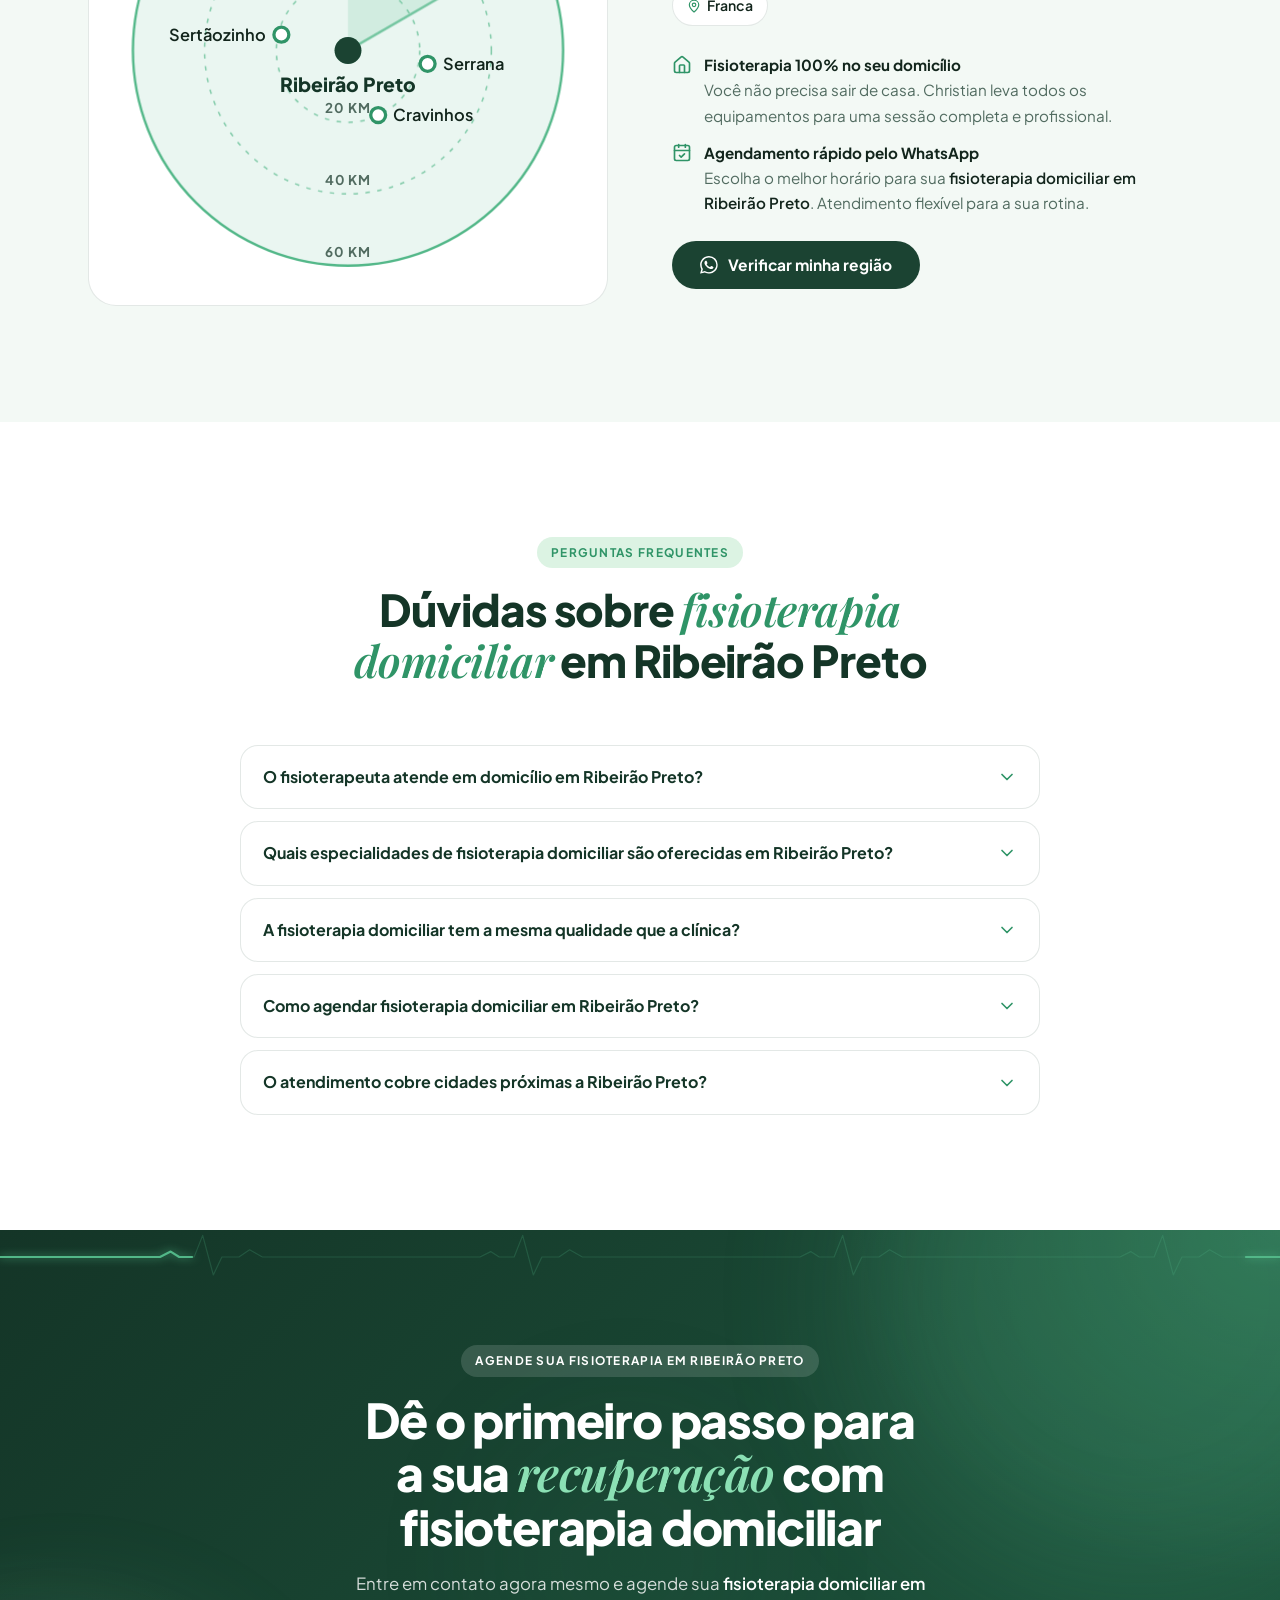
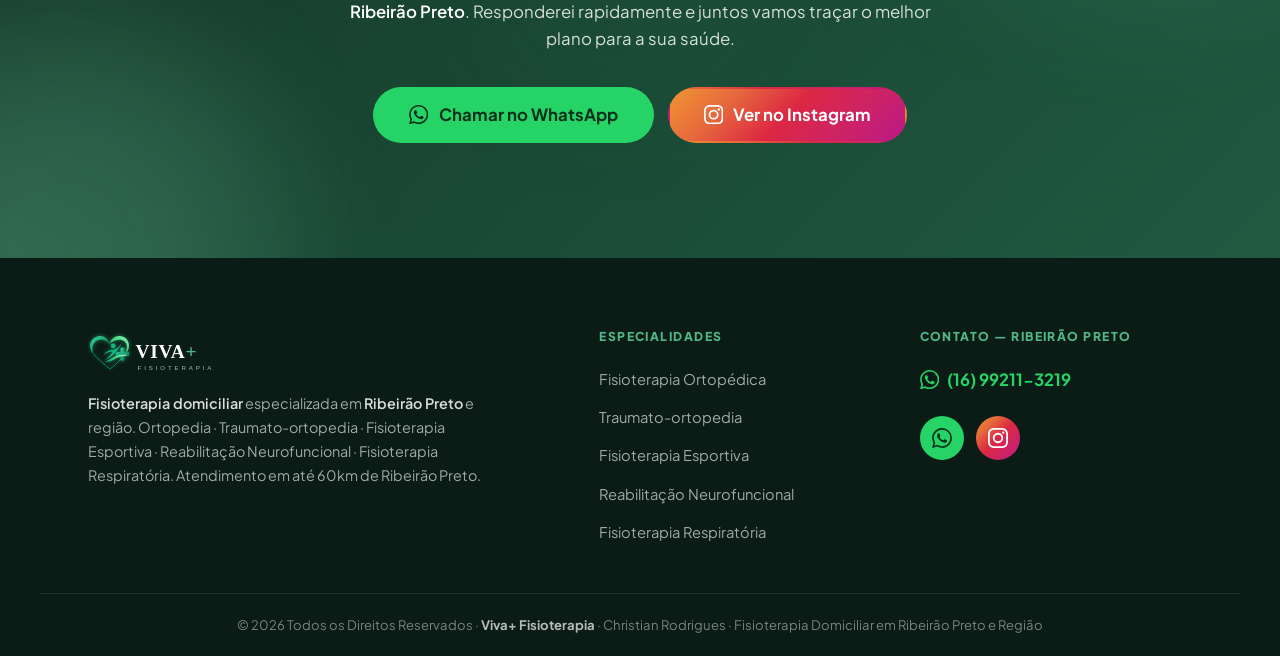
==== commit 37d03166: "Troca o símbolo do logo pela nova versão Coração com figura humana, faixa e cruz, redesenhado em vet" ====
--- a/index.html
+++ b/index.html
@@ -207,11 +207,12 @@
 <link rel="preconnect" href="https://fonts.googleapis.com">
 <link rel="preconnect" href="https://fonts.gstatic.com" crossorigin>
 <link href="https://fonts.googleapis.com/css2?family=Plus+Jakarta+Sans:wght@400;500;600;700;800&family=Playfair+Display:ital,wght@1,600&display=swap" rel="stylesheet">
-<link rel="stylesheet" href="css/site.css?v=288796d2">
+<link rel="stylesheet" href="css/site.css?v=eaf10bd2">
 <script>(function(d){d.classList.add('js');try{var t=localStorage.getItem('theme');if(t==='dark')d.dataset.theme=t}catch(e){}})(document.documentElement)</script>
-<script src="js/site.js?v=288796d2" defer></script>
+<script src="js/site.js?v=eaf10bd2" defer></script>
 </head>
 <body>
+<svg width="0" height="0" style="position:absolute" aria-hidden="true"><defs><linearGradient id="lg-a" x1="0" y1="0" x2="1" y2="1"><stop offset="0" stop-color="#34d399"/><stop offset="1" stop-color="#047857"/></linearGradient><linearGradient id="lg-b" x1="0" y1="1" x2="1" y2="0"><stop offset="0" stop-color="#059669"/><stop offset=".6" stop-color="#4ade80"/><stop offset="1" stop-color="#a7f3d0"/></linearGradient></defs></svg>
 <a href="#main-content" class="skip">Pular para o conteúdo</a>
 
 <!-- ══ CABEÇALHO ══ -->
@@ -219,8 +220,7 @@
   <nav class="nav c" aria-label="Navegação principal">
     <a href="./" aria-label="Viva+ Fisioterapia — Página inicial">
       <svg viewBox="0 0 215 64" xmlns="http://www.w3.org/2000/svg" class="logo" role="img" aria-label="Viva+ Fisioterapia"><title>Viva+ Fisioterapia</title>
-        <path class="l-heart" d="M26 47C13 34 1 25 1 14 1 6 8 0 16 0c5 0 9 3 10 6 1-3 5-6 10-6 8 0 15 6 15 14 0 11-12 20-25 33z" transform="translate(3,5)"/>
-        <path class="l-cross" d="M29 22v15M21 29h16" fill="none" stroke-width="3" stroke-linecap="round" transform="translate(3,5)"/>
+        <g transform="translate(1 6) scale(.58)"><g class="sy"><path class="sy-l" fill="none" stroke="#065f46" stroke-width="1.6" stroke-linecap="round" stroke-linejoin="round" d="M11.5 47C22 60 38 72 51 83.5C60 76 68 69 77 60"/><path fill="url(#lg-a)" d="M11.8 47.5C4 38 1 28 5 19C9.5 9 19 3.5 28.5 3.9C38 4.3 46 11 49.5 23.3C44 16 37 12.5 30 12.5C19 12.5 10 21 9 32C8.6 38 9.8 43 11.8 47.5Z"/><path fill="url(#lg-b)" d="M49.5 23.3C53 11 63 3.5 74 3.9C86 4.3 96 13 96.6 26C96.9 32 95 37.5 92 42L88.5 42C90.8 37 91.8 32 91.3 27C90.3 18 82 12.5 73 13C63 13.5 54 18 49.5 23.3Z"/><circle class="sy-d" fill="#065f46" cx="58.7" cy="27.7" r="5.8"/><path class="sy-d" fill="#065f46" d="M79.6 19.9C74 33 62 52 37.9 62.5C49 54 55 47 57.5 41C52 41.5 43 42 36 50C41 40 51 37.5 59.500 37C67 36.5 74 30 79.6 19.9Z"/><rect fill="url(#lg-a)" x="76.4" y="31.4" width="9.2" height="32" rx="2.2"/><rect fill="url(#lg-a)" x="65" y="42.8" width="32" height="9.2" rx="2.2"/><path fill="url(#lg-b)" d="M37.9 65.5C50 62.5 58 53 72 50C80 48.3 88 48.8 93 49.5L87 52C77 52 69 55.5 61 60.5C53.5 65 46 67 37.9 65.500Z"/></g></g>
         <text class="l-name" x="66" y="39" font-family="Georgia,'Times New Roman',serif" font-weight="700" font-size="27" letter-spacing="1">VIVA<tspan class="l-plus">+</tspan></text>
         <text class="l-sub" x="69" y="55" font-family="Arial,sans-serif" font-size="8.5" letter-spacing="4">FISIOTERAPIA</text>
       </svg>
@@ -235,10 +235,10 @@
     </div>
     <div class="nav-acts">
       <a href="https://wa.me/5516992113219?text=Ol%C3%A1%20Christian%21%20Gostaria%20de%20agendar%20uma%20avalia%C3%A7%C3%A3o%20de%20fisioterapia%20domiciliar%20em%20Ribeir%C3%A3o%20Preto." class="btn btn-wa btn-sm" target="_blank" rel="noopener noreferrer" aria-label="Agendar fisioterapia pelo WhatsApp">
-        <svg class="ic" aria-hidden="true"><use href="img/icons.svg?v=288796d2#whatsapp"/></svg><span>Agendar agora</span>
+        <svg class="ic" aria-hidden="true"><use href="img/icons.svg?v=eaf10bd2#whatsapp"/></svg><span>Agendar agora</span>
       </a>
-      <button class="theme-tog" id="theme-tog" type="button" aria-label="Alternar entre modo claro e escuro" title="Modo claro/escuro"><svg class="ic i-moon" aria-hidden="true"><use href="img/icons.svg?v=288796d2#moon"/></svg><svg class="ic i-sun" aria-hidden="true"><use href="img/icons.svg?v=288796d2#sun"/></svg></button>
-      <button class="nav-tog" id="nav-tog" aria-label="Abrir menu" aria-expanded="false" aria-controls="mnav"><svg class="ic" aria-hidden="true"><use href="img/icons.svg?v=288796d2#menu"/></svg></button>
+      <button class="theme-tog" id="theme-tog" type="button" aria-label="Alternar entre modo claro e escuro" title="Modo claro/escuro"><svg class="ic i-moon" aria-hidden="true"><use href="img/icons.svg?v=eaf10bd2#moon"/></svg><svg class="ic i-sun" aria-hidden="true"><use href="img/icons.svg?v=eaf10bd2#sun"/></svg></button>
+      <button class="nav-tog" id="nav-tog" aria-label="Abrir menu" aria-expanded="false" aria-controls="mnav"><svg class="ic" aria-hidden="true"><use href="img/icons.svg?v=eaf10bd2#menu"/></svg></button>
     </div>
   </nav>
 </header>
@@ -247,24 +247,23 @@
 <div class="mnav" id="mnav" role="dialog" aria-modal="true" aria-label="Menu">
   <div class="mnav-top">
     <svg viewBox="0 0 215 64" xmlns="http://www.w3.org/2000/svg" class="logo" role="img" aria-label="Viva+ Fisioterapia">
-        <path class="l-heart" d="M26 47C13 34 1 25 1 14 1 6 8 0 16 0c5 0 9 3 10 6 1-3 5-6 10-6 8 0 15 6 15 14 0 11-12 20-25 33z" transform="translate(3,5)"/>
-        <path class="l-cross" d="M29 22v15M21 29h16" fill="none" stroke-width="3" stroke-linecap="round" transform="translate(3,5)"/>
+        <g transform="translate(1 6) scale(.58)"><g class="sy"><path class="sy-l" fill="none" stroke="#065f46" stroke-width="1.6" stroke-linecap="round" stroke-linejoin="round" d="M11.5 47C22 60 38 72 51 83.5C60 76 68 69 77 60"/><path fill="url(#lg-a)" d="M11.8 47.5C4 38 1 28 5 19C9.5 9 19 3.5 28.5 3.9C38 4.3 46 11 49.5 23.3C44 16 37 12.5 30 12.5C19 12.5 10 21 9 32C8.6 38 9.8 43 11.8 47.5Z"/><path fill="url(#lg-b)" d="M49.5 23.3C53 11 63 3.5 74 3.9C86 4.3 96 13 96.6 26C96.9 32 95 37.5 92 42L88.5 42C90.8 37 91.8 32 91.3 27C90.3 18 82 12.5 73 13C63 13.5 54 18 49.5 23.3Z"/><circle class="sy-d" fill="#065f46" cx="58.7" cy="27.7" r="5.8"/><path class="sy-d" fill="#065f46" d="M79.6 19.9C74 33 62 52 37.9 62.5C49 54 55 47 57.5 41C52 41.5 43 42 36 50C41 40 51 37.5 59.500 37C67 36.5 74 30 79.6 19.9Z"/><rect fill="url(#lg-a)" x="76.4" y="31.4" width="9.2" height="32" rx="2.2"/><rect fill="url(#lg-a)" x="65" y="42.8" width="32" height="9.2" rx="2.2"/><path fill="url(#lg-b)" d="M37.9 65.5C50 62.5 58 53 72 50C80 48.3 88 48.8 93 49.5L87 52C77 52 69 55.5 61 60.5C53.5 65 46 67 37.9 65.500Z"/></g></g>
         <text class="l-name" x="66" y="39" font-family="Georgia,'Times New Roman',serif" font-weight="700" font-size="27" letter-spacing="1">VIVA<tspan class="l-plus">+</tspan></text>
         <text class="l-sub" x="69" y="55" font-family="Arial,sans-serif" font-size="8.5" letter-spacing="4">FISIOTERAPIA</text>
       </svg>
-    <button class="mnav-close" id="mnav-close" aria-label="Fechar menu"><svg class="ic" aria-hidden="true"><use href="img/icons.svg?v=288796d2#x"/></svg></button>
+    <button class="mnav-close" id="mnav-close" aria-label="Fechar menu"><svg class="ic" aria-hidden="true"><use href="img/icons.svg?v=eaf10bd2#x"/></svg></button>
   </div>
   <nav class="mnav-links" aria-label="Menu mobile">
-    <a href="#sobre" class="mnav-link" style="--i:0">Sobre <svg class="ic" aria-hidden="true"><use href="img/icons.svg?v=288796d2#arrow-right"/></svg></a>
-    <a href="#servicos" class="mnav-link" style="--i:1">Serviços <svg class="ic" aria-hidden="true"><use href="img/icons.svg?v=288796d2#arrow-right"/></svg></a>
-    <a href="#como-funciona" class="mnav-link" style="--i:2">Como funciona <svg class="ic" aria-hidden="true"><use href="img/icons.svg?v=288796d2#arrow-right"/></svg></a>
-    <a href="#atendimento" class="mnav-link" style="--i:3">Atendimento <svg class="ic" aria-hidden="true"><use href="img/icons.svg?v=288796d2#arrow-right"/></svg></a>
-    <a href="#faq" class="mnav-link" style="--i:4">FAQ <svg class="ic" aria-hidden="true"><use href="img/icons.svg?v=288796d2#arrow-right"/></svg></a>
-    <a href="#contato" class="mnav-link" style="--i:5">Contato <svg class="ic" aria-hidden="true"><use href="img/icons.svg?v=288796d2#arrow-right"/></svg></a>
+    <a href="#sobre" class="mnav-link" style="--i:0">Sobre <svg class="ic" aria-hidden="true"><use href="img/icons.svg?v=eaf10bd2#arrow-right"/></svg></a>
+    <a href="#servicos" class="mnav-link" style="--i:1">Serviços <svg class="ic" aria-hidden="true"><use href="img/icons.svg?v=eaf10bd2#arrow-right"/></svg></a>
+    <a href="#como-funciona" class="mnav-link" style="--i:2">Como funciona <svg class="ic" aria-hidden="true"><use href="img/icons.svg?v=eaf10bd2#arrow-right"/></svg></a>
+    <a href="#atendimento" class="mnav-link" style="--i:3">Atendimento <svg class="ic" aria-hidden="true"><use href="img/icons.svg?v=eaf10bd2#arrow-right"/></svg></a>
+    <a href="#faq" class="mnav-link" style="--i:4">FAQ <svg class="ic" aria-hidden="true"><use href="img/icons.svg?v=eaf10bd2#arrow-right"/></svg></a>
+    <a href="#contato" class="mnav-link" style="--i:5">Contato <svg class="ic" aria-hidden="true"><use href="img/icons.svg?v=eaf10bd2#arrow-right"/></svg></a>
   </nav>
   <div class="mnav-foot">
-    <a href="https://wa.me/5516992113219?text=Ol%C3%A1%20Christian%21%20Gostaria%20de%20agendar%20uma%20avalia%C3%A7%C3%A3o%20de%20fisioterapia%20domiciliar%20em%20Ribeir%C3%A3o%20Preto." class="btn btn-wa btn-lg" target="_blank" rel="noopener noreferrer"><svg class="ic" aria-hidden="true"><use href="img/icons.svg?v=288796d2#whatsapp"/></svg> Agendar pelo WhatsApp</a>
-    <a href="https://www.instagram.com/christianrodrigues03?igsh=MXczcjdnam0zOTdqcQ==" class="btn btn-o" target="_blank" rel="noopener noreferrer"><svg class="ic" aria-hidden="true"><use href="img/icons.svg?v=288796d2#instagram"/></svg> Instagram</a>
+    <a href="https://wa.me/5516992113219?text=Ol%C3%A1%20Christian%21%20Gostaria%20de%20agendar%20uma%20avalia%C3%A7%C3%A3o%20de%20fisioterapia%20domiciliar%20em%20Ribeir%C3%A3o%20Preto." class="btn btn-wa btn-lg" target="_blank" rel="noopener noreferrer"><svg class="ic" aria-hidden="true"><use href="img/icons.svg?v=eaf10bd2#whatsapp"/></svg> Agendar pelo WhatsApp</a>
+    <a href="https://www.instagram.com/christianrodrigues03?igsh=MXczcjdnam0zOTdqcQ==" class="btn btn-o" target="_blank" rel="noopener noreferrer"><svg class="ic" aria-hidden="true"><use href="img/icons.svg?v=eaf10bd2#instagram"/></svg> Instagram</a>
   </div>
 </div>
 
@@ -284,14 +283,14 @@
       </p>
       <div class="hero-ctas">
         <a href="https://wa.me/5516992113219?text=Ol%C3%A1%20Christian%21%20Gostaria%20de%20agendar%20uma%20avalia%C3%A7%C3%A3o%20de%20fisioterapia%20domiciliar%20em%20Ribeir%C3%A3o%20Preto." class="btn btn-p btn-lg" target="_blank" rel="noopener noreferrer" aria-label="Agendar avaliação de fisioterapia domiciliar pelo WhatsApp">
-          <svg class="ic" aria-hidden="true"><use href="img/icons.svg?v=288796d2#whatsapp"/></svg> Agendar Avaliação Gratuita
+          <svg class="ic" aria-hidden="true"><use href="img/icons.svg?v=eaf10bd2#whatsapp"/></svg> Agendar Avaliação Gratuita
         </a>
-        <a href="#servicos" class="btn btn-o btn-lg">Ver especialidades <svg class="ic" aria-hidden="true"><use href="img/icons.svg?v=288796d2#arrow-down"/></svg></a>
+        <a href="#servicos" class="btn btn-o btn-lg">Ver especialidades <svg class="ic" aria-hidden="true"><use href="img/icons.svg?v=eaf10bd2#arrow-down"/></svg></a>
       </div>
       <ul class="hero-pts">
-        <li><svg class="ic" aria-hidden="true"><use href="img/icons.svg?v=288796d2#circle-check"/></svg> 100% no seu domicílio</li>
-        <li><svg class="ic" aria-hidden="true"><use href="img/icons.svg?v=288796d2#circle-check"/></svg> Ribeirão Preto + 60km</li>
-        <li><svg class="ic" aria-hidden="true"><use href="img/icons.svg?v=288796d2#circle-check"/></svg> Equipamentos levados até você</li>
+        <li><svg class="ic" aria-hidden="true"><use href="img/icons.svg?v=eaf10bd2#circle-check"/></svg> 100% no seu domicílio</li>
+        <li><svg class="ic" aria-hidden="true"><use href="img/icons.svg?v=eaf10bd2#circle-check"/></svg> Ribeirão Preto + 60km</li>
+        <li><svg class="ic" aria-hidden="true"><use href="img/icons.svg?v=eaf10bd2#circle-check"/></svg> Equipamentos levados até você</li>
       </ul>
     </div>
 
@@ -327,7 +326,7 @@
         </picture>
       </div>
       <div class="about-bdg">
-        <svg class="ic" aria-hidden="true"><use href="img/icons.svg?v=288796d2#house"/></svg>
+        <svg class="ic" aria-hidden="true"><use href="img/icons.svg?v=eaf10bd2#house"/></svg>
         <div><strong>Fisioterapia Domiciliar</strong><span>Ribeirão Preto e Região</span></div>
       </div>
     </div>
@@ -347,15 +346,15 @@
         Brodowski, Batatais e Franca</strong>. Excelência em fisioterapia sem que você precise sair de casa.
       </p>
       <ul class="feats">
-        <li><svg class="ic" aria-hidden="true"><use href="img/icons.svg?v=288796d2#circle-check"/></svg> Avaliação físico-funcional completa e individualizada</li>
-        <li><svg class="ic" aria-hidden="true"><use href="img/icons.svg?v=288796d2#circle-check"/></svg> Plano de tratamento baseado em evidências científicas</li>
-        <li><svg class="ic" aria-hidden="true"><use href="img/icons.svg?v=288796d2#circle-check"/></svg> Relatório fisioterapêutico detalhado</li>
-        <li><svg class="ic" aria-hidden="true"><use href="img/icons.svg?v=288796d2#circle-check"/></svg> Acompanhamento contínuo da sua evolução</li>
-        <li><svg class="ic" aria-hidden="true"><use href="img/icons.svg?v=288796d2#circle-check"/></svg> Orientação à família e cuidadores</li>
-        <li><svg class="ic" aria-hidden="true"><use href="img/icons.svg?v=288796d2#circle-check"/></svg> Equipamentos profissionais levados até sua casa</li>
+        <li><svg class="ic" aria-hidden="true"><use href="img/icons.svg?v=eaf10bd2#circle-check"/></svg> Avaliação físico-funcional completa e individualizada</li>
+        <li><svg class="ic" aria-hidden="true"><use href="img/icons.svg?v=eaf10bd2#circle-check"/></svg> Plano de tratamento baseado em evidências científicas</li>
+        <li><svg class="ic" aria-hidden="true"><use href="img/icons.svg?v=eaf10bd2#circle-check"/></svg> Relatório fisioterapêutico detalhado</li>
+        <li><svg class="ic" aria-hidden="true"><use href="img/icons.svg?v=eaf10bd2#circle-check"/></svg> Acompanhamento contínuo da sua evolução</li>
+        <li><svg class="ic" aria-hidden="true"><use href="img/icons.svg?v=eaf10bd2#circle-check"/></svg> Orientação à família e cuidadores</li>
+        <li><svg class="ic" aria-hidden="true"><use href="img/icons.svg?v=eaf10bd2#circle-check"/></svg> Equipamentos profissionais levados até sua casa</li>
       </ul>
       <a href="https://wa.me/5516992113219?text=Ol%C3%A1%20Christian%21%20Gostaria%20de%20agendar%20uma%20avalia%C3%A7%C3%A3o%20de%20fisioterapia%20domiciliar." class="btn btn-p" target="_blank" rel="noopener noreferrer" aria-label="Falar com Christian Rodrigues — fisioterapeuta domiciliar em Ribeirão Preto">
-        <svg class="ic" aria-hidden="true"><use href="img/icons.svg?v=288796d2#whatsapp"/></svg> Falar com Christian
+        <svg class="ic" aria-hidden="true"><use href="img/icons.svg?v=eaf10bd2#whatsapp"/></svg> Falar com Christian
       </a>
     </div>
   </div>
@@ -375,7 +374,7 @@
 
     <div class="svc-wrap" id="svc-wrap">
       <aside class="svc-fig" data-a aria-label="Corpo humano interativo: escolha a região para ver a especialidade">
-        <p class="fig-kicker"><svg class="ic" aria-hidden="true"><use href="img/icons.svg?v=288796d2#activity"/></svg> Onde você sente? Toque em uma região</p>
+        <p class="fig-kicker"><svg class="ic" aria-hidden="true"><use href="img/icons.svg?v=eaf10bd2#activity"/></svg> Onde você sente? Toque em uma região</p>
         <div class="fig fig--live" data-fig>
       <div class="fig-stage">
         <svg class="fig-svg" viewBox="0 0 200 432" aria-hidden="true">
@@ -405,69 +404,69 @@
         </svg>
       </div>
       <p class="fig-info" aria-live="polite"><span class="fig-region">Coluna, quadril e articulações</span><strong class="fig-name">Fisioterapia Ortopédica</strong></p>
-      <div class="fig-tabs" role="group" aria-label="Escolha a região do corpo"><button type="button" class="fig-tab on" data-spec="orto" data-name="Fisioterapia Ortopédica" data-region="Coluna, quadril e articulações" aria-label="Fisioterapia Ortopédica: Coluna, quadril e articulações" aria-pressed="true"><svg class="ic" aria-hidden="true"><use href="img/icons.svg?v=288796d2#bone"/></svg></button><button type="button" class="fig-tab" data-spec="trauma" data-name="Traumato-ortopedia" data-region="Joelho, tornozelo e ombro" aria-label="Traumato-ortopedia: Joelho, tornozelo e ombro" aria-pressed="false"><svg class="ic" aria-hidden="true"><use href="img/icons.svg?v=288796d2#bandage"/></svg></button><button type="button" class="fig-tab" data-spec="esporte" data-name="Fisioterapia Esportiva" data-region="Músculos e tendões" aria-label="Fisioterapia Esportiva: Músculos e tendões" aria-pressed="false"><svg class="ic" aria-hidden="true"><use href="img/icons.svg?v=288796d2#dumbbell"/></svg></button><button type="button" class="fig-tab" data-spec="neuro" data-name="Reabilitação Neurofuncional" data-region="Cérebro e sistema nervoso" aria-label="Reabilitação Neurofuncional: Cérebro e sistema nervoso" aria-pressed="false"><svg class="ic" aria-hidden="true"><use href="img/icons.svg?v=288796d2#brain"/></svg></button><button type="button" class="fig-tab" data-spec="resp" data-name="Fisioterapia Respiratória" data-region="Pulmões e respiração" aria-label="Fisioterapia Respiratória: Pulmões e respiração" aria-pressed="false"><svg class="ic" aria-hidden="true"><use href="img/icons.svg?v=288796d2#wind"/></svg></button></div>
+      <div class="fig-tabs" role="group" aria-label="Escolha a região do corpo"><button type="button" class="fig-tab on" data-spec="orto" data-name="Fisioterapia Ortopédica" data-region="Coluna, quadril e articulações" aria-label="Fisioterapia Ortopédica: Coluna, quadril e articulações" aria-pressed="true"><svg class="ic" aria-hidden="true"><use href="img/icons.svg?v=eaf10bd2#bone"/></svg></button><button type="button" class="fig-tab" data-spec="trauma" data-name="Traumato-ortopedia" data-region="Joelho, tornozelo e ombro" aria-label="Traumato-ortopedia: Joelho, tornozelo e ombro" aria-pressed="false"><svg class="ic" aria-hidden="true"><use href="img/icons.svg?v=eaf10bd2#bandage"/></svg></button><button type="button" class="fig-tab" data-spec="esporte" data-name="Fisioterapia Esportiva" data-region="Músculos e tendões" aria-label="Fisioterapia Esportiva: Músculos e tendões" aria-pressed="false"><svg class="ic" aria-hidden="true"><use href="img/icons.svg?v=eaf10bd2#dumbbell"/></svg></button><button type="button" class="fig-tab" data-spec="neuro" data-name="Reabilitação Neurofuncional" data-region="Cérebro e sistema nervoso" aria-label="Reabilitação Neurofuncional: Cérebro e sistema nervoso" aria-pressed="false"><svg class="ic" aria-hidden="true"><use href="img/icons.svg?v=eaf10bd2#brain"/></svg></button><button type="button" class="fig-tab" data-spec="resp" data-name="Fisioterapia Respiratória" data-region="Pulmões e respiração" aria-label="Fisioterapia Respiratória: Pulmões e respiração" aria-pressed="false"><svg class="ic" aria-hidden="true"><use href="img/icons.svg?v=eaf10bd2#wind"/></svg></button></div>
     </div>
       </aside>
       <div class="svc-main">
         <div class="svc-grid">
       <article class="svc-card" data-a data-tilt data-spec="orto" style="--d:0">
         <div class="svc-top">
-          <div class="svc-ico" data-ic="bone"><svg class="ic" aria-hidden="true"><use href="img/icons.svg?v=288796d2#bone"/></svg></div>
+          <div class="svc-ico" data-ic="bone"><svg class="ic" aria-hidden="true"><use href="img/icons.svg?v=eaf10bd2#bone"/></svg></div>
           <span class="svc-num" aria-hidden="true">01</span>
         </div>
         <h3>Fisioterapia Ortopédica em Ribeirão Preto</h3>
         <p>Tratamento domiciliar especializado de lesões musculoesqueléticas, dores articulares, reabilitação pós-operatória e recuperação de fraturas em Ribeirão Preto e região. <strong>Elimine a dor e recupere sua funcionalidade.</strong></p>
-        <a href="ortopedia.html" class="svc-lnk" aria-label="Saiba mais sobre Fisioterapia Ortopédica domiciliar em Ribeirão Preto">Saiba mais <svg class="ic" aria-hidden="true"><use href="img/icons.svg?v=288796d2#arrow-right"/></svg></a>
-        <svg class="svc-bg" aria-hidden="true"><use href="img/icons.svg?v=288796d2#bone"/></svg>
+        <a href="ortopedia.html" class="svc-lnk" aria-label="Saiba mais sobre Fisioterapia Ortopédica domiciliar em Ribeirão Preto">Saiba mais <svg class="ic" aria-hidden="true"><use href="img/icons.svg?v=eaf10bd2#arrow-right"/></svg></a>
+        <svg class="svc-bg" aria-hidden="true"><use href="img/icons.svg?v=eaf10bd2#bone"/></svg>
       </article>
       <article class="svc-card" data-a data-tilt data-spec="trauma" style="--d:1">
         <div class="svc-top">
-          <div class="svc-ico" data-ic="bandage"><svg class="ic" aria-hidden="true"><use href="img/icons.svg?v=288796d2#bandage"/></svg></div>
+          <div class="svc-ico" data-ic="bandage"><svg class="ic" aria-hidden="true"><use href="img/icons.svg?v=eaf10bd2#bandage"/></svg></div>
           <span class="svc-num" aria-hidden="true">02</span>
         </div>
         <h3>Traumato-ortopedia em Ribeirão Preto</h3>
         <p>Reabilitação domiciliar de lesões traumáticas em Ribeirão Preto e região: entorses, luxações, rupturas ligamentares e musculares. <strong>Retorno seguro e eficiente às suas atividades.</strong></p>
-        <a href="traumatortopedia.html" class="svc-lnk" aria-label="Saiba mais sobre Traumato-ortopedia domiciliar em Ribeirão Preto">Saiba mais <svg class="ic" aria-hidden="true"><use href="img/icons.svg?v=288796d2#arrow-right"/></svg></a>
-        <svg class="svc-bg" aria-hidden="true"><use href="img/icons.svg?v=288796d2#bandage"/></svg>
+        <a href="traumatortopedia.html" class="svc-lnk" aria-label="Saiba mais sobre Traumato-ortopedia domiciliar em Ribeirão Preto">Saiba mais <svg class="ic" aria-hidden="true"><use href="img/icons.svg?v=eaf10bd2#arrow-right"/></svg></a>
+        <svg class="svc-bg" aria-hidden="true"><use href="img/icons.svg?v=eaf10bd2#bandage"/></svg>
       </article>
       <article class="svc-card" data-a data-tilt data-spec="esporte" style="--d:2">
         <div class="svc-top">
-          <div class="svc-ico" data-ic="dumbbell"><svg class="ic" aria-hidden="true"><use href="img/icons.svg?v=288796d2#dumbbell"/></svg></div>
+          <div class="svc-ico" data-ic="dumbbell"><svg class="ic" aria-hidden="true"><use href="img/icons.svg?v=eaf10bd2#dumbbell"/></svg></div>
           <span class="svc-num" aria-hidden="true">03</span>
         </div>
         <h3>Fisioterapia Esportiva em Ribeirão Preto</h3>
         <p>Prevenção e reabilitação de lesões para atletas e praticantes de atividade física em Ribeirão Preto e região. Atendimento domiciliar especializado. <strong>Retorno rápido e seguro ao esporte.</strong></p>
-        <a href="fisioterapia-esportiva.html" class="svc-lnk" aria-label="Saiba mais sobre Fisioterapia Esportiva domiciliar em Ribeirão Preto">Saiba mais <svg class="ic" aria-hidden="true"><use href="img/icons.svg?v=288796d2#arrow-right"/></svg></a>
-        <svg class="svc-bg" aria-hidden="true"><use href="img/icons.svg?v=288796d2#dumbbell"/></svg>
+        <a href="fisioterapia-esportiva.html" class="svc-lnk" aria-label="Saiba mais sobre Fisioterapia Esportiva domiciliar em Ribeirão Preto">Saiba mais <svg class="ic" aria-hidden="true"><use href="img/icons.svg?v=eaf10bd2#arrow-right"/></svg></a>
+        <svg class="svc-bg" aria-hidden="true"><use href="img/icons.svg?v=eaf10bd2#dumbbell"/></svg>
       </article>
       <article class="svc-card" data-a data-tilt data-spec="neuro" style="--d:3">
         <div class="svc-top">
-          <div class="svc-ico" data-ic="brain"><svg class="ic" aria-hidden="true"><use href="img/icons.svg?v=288796d2#brain"/></svg></div>
+          <div class="svc-ico" data-ic="brain"><svg class="ic" aria-hidden="true"><use href="img/icons.svg?v=eaf10bd2#brain"/></svg></div>
           <span class="svc-num" aria-hidden="true">04</span>
         </div>
         <h3>Reabilitação Neurofuncional em Ribeirão Preto</h3>
         <p>Tratamento domiciliar em Ribeirão Preto de sequelas de AVC, Parkinson, esclerose múltipla e outras condições neurológicas. <strong>Mais independência e qualidade de vida.</strong></p>
-        <a href="reabilitacao-neurofuncional.html" class="svc-lnk" aria-label="Saiba mais sobre Reabilitação Neurofuncional domiciliar em Ribeirão Preto">Saiba mais <svg class="ic" aria-hidden="true"><use href="img/icons.svg?v=288796d2#arrow-right"/></svg></a>
-        <svg class="svc-bg" aria-hidden="true"><use href="img/icons.svg?v=288796d2#brain"/></svg>
+        <a href="reabilitacao-neurofuncional.html" class="svc-lnk" aria-label="Saiba mais sobre Reabilitação Neurofuncional domiciliar em Ribeirão Preto">Saiba mais <svg class="ic" aria-hidden="true"><use href="img/icons.svg?v=eaf10bd2#arrow-right"/></svg></a>
+        <svg class="svc-bg" aria-hidden="true"><use href="img/icons.svg?v=eaf10bd2#brain"/></svg>
       </article>
       <article class="svc-card" data-a data-tilt data-spec="resp" style="--d:4">
         <div class="svc-top">
-          <div class="svc-ico" data-ic="wind"><svg class="ic" aria-hidden="true"><use href="img/icons.svg?v=288796d2#wind"/></svg></div>
+          <div class="svc-ico" data-ic="wind"><svg class="ic" aria-hidden="true"><use href="img/icons.svg?v=eaf10bd2#wind"/></svg></div>
           <span class="svc-num" aria-hidden="true">05</span>
         </div>
         <h3>Fisioterapia Respiratória em Ribeirão Preto</h3>
         <p>Tratamento domiciliar de doenças pulmonares em Ribeirão Preto: reabilitação pós-COVID, DPOC, asma e outras condições respiratórias. <strong>Respire melhor e viva com mais qualidade.</strong></p>
-        <a href="fisioterapia-respiratoria.html" class="svc-lnk" aria-label="Saiba mais sobre Fisioterapia Respiratória domiciliar em Ribeirão Preto">Saiba mais <svg class="ic" aria-hidden="true"><use href="img/icons.svg?v=288796d2#arrow-right"/></svg></a>
-        <svg class="svc-bg" aria-hidden="true"><use href="img/icons.svg?v=288796d2#wind"/></svg>
+        <a href="fisioterapia-respiratoria.html" class="svc-lnk" aria-label="Saiba mais sobre Fisioterapia Respiratória domiciliar em Ribeirão Preto">Saiba mais <svg class="ic" aria-hidden="true"><use href="img/icons.svg?v=eaf10bd2#arrow-right"/></svg></a>
+        <svg class="svc-bg" aria-hidden="true"><use href="img/icons.svg?v=eaf10bd2#wind"/></svg>
       </article>
         </div>
-        <p class="svc-hint" aria-hidden="true">Deslize para ver todas <svg class="ic" aria-hidden="true"><use href="img/icons.svg?v=288796d2#arrow-right"/></svg></p>
+        <p class="svc-hint" aria-hidden="true">Deslize para ver todas <svg class="ic" aria-hidden="true"><use href="img/icons.svg?v=eaf10bd2#arrow-right"/></svg></p>
       </div>
     </div>
 
     <div class="svc-cta" data-a>
       <a href="https://wa.me/5516992113219?text=Ol%C3%A1%20Christian%21%20Gostaria%20de%20agendar%20uma%20avalia%C3%A7%C3%A3o%20de%20fisioterapia%20domiciliar%20em%20Ribeir%C3%A3o%20Preto." class="btn btn-p btn-lg" target="_blank" rel="noopener noreferrer" aria-label="Agendar avaliação de fisioterapia domiciliar em Ribeirão Preto">
-        <svg class="ic" aria-hidden="true"><use href="img/icons.svg?v=288796d2#whatsapp"/></svg> Agendar Avaliação Gratuita
+        <svg class="ic" aria-hidden="true"><use href="img/icons.svg?v=eaf10bd2#whatsapp"/></svg> Agendar Avaliação Gratuita
       </a>
     </div>
   </div>
@@ -482,17 +481,17 @@
     </header>
     <ol class="steps">
       <li class="step" data-a style="--d:0">
-        <div class="step-ico"><svg class="ic" aria-hidden="true"><use href="img/icons.svg?v=288796d2#message-circle"/></svg></div>
+        <div class="step-ico"><svg class="ic" aria-hidden="true"><use href="img/icons.svg?v=eaf10bd2#message-circle"/></svg></div>
         <h3>Chame no WhatsApp</h3>
         <p>Conte o que você está sentindo e escolha o melhor horário. O agendamento é rápido e sem burocracia.</p>
       </li>
       <li class="step" data-a style="--d:1">
-        <div class="step-ico"><svg class="ic" aria-hidden="true"><use href="img/icons.svg?v=288796d2#house"/></svg></div>
+        <div class="step-ico"><svg class="ic" aria-hidden="true"><use href="img/icons.svg?v=eaf10bd2#house"/></svg></div>
         <h3>Avaliação na sua casa</h3>
         <p>Christian vai até você com os equipamentos e faz uma avaliação físico-funcional completa e individualizada.</p>
       </li>
       <li class="step" data-a style="--d:2">
-        <div class="step-ico"><svg class="ic" aria-hidden="true"><use href="img/icons.svg?v=288796d2#clipboard-list"/></svg></div>
+        <div class="step-ico"><svg class="ic" aria-hidden="true"><use href="img/icons.svg?v=eaf10bd2#clipboard-list"/></svg></div>
         <h3>Plano de tratamento</h3>
         <p>Você recebe um plano baseado em evidências científicas, com acompanhamento contínuo da sua evolução.</p>
       </li>
@@ -537,21 +536,21 @@
         <h3>Sua cidade está na área de cobertura?</h3>
         <p>Toque na sua cidade para falar com o Christian pelo WhatsApp:</p>
         <div class="chips">
-        <a class="chip chip--home" href="https://wa.me/5516992113219?text=Ol%C3%A1%20Christian%21%20Moro%20em%20Ribeir%C3%A3o%20Preto%20e%20gostaria%20de%20agendar%20fisioterapia%20domiciliar." target="_blank" rel="noopener noreferrer"><svg class="ic" aria-hidden="true"><use href="img/icons.svg?v=288796d2#map-pin"/></svg> Ribeirão Preto</a>
-        <a class="chip" data-city="sertaozinho" href="https://wa.me/5516992113219?text=Ol%C3%A1%20Christian%21%20Moro%20em%20Sert%C3%A3ozinho%20e%20gostaria%20de%20agendar%20fisioterapia%20domiciliar." target="_blank" rel="noopener noreferrer"><svg class="ic" aria-hidden="true"><use href="img/icons.svg?v=288796d2#map-pin"/></svg> Sertãozinho</a>
-        <a class="chip" data-city="jardinopolis" href="https://wa.me/5516992113219?text=Ol%C3%A1%20Christian%21%20Moro%20em%20Jardin%C3%B3polis%20e%20gostaria%20de%20agendar%20fisioterapia%20domiciliar." target="_blank" rel="noopener noreferrer"><svg class="ic" aria-hidden="true"><use href="img/icons.svg?v=288796d2#map-pin"/></svg> Jardinópolis</a>
-        <a class="chip" data-city="cravinhos" href="https://wa.me/5516992113219?text=Ol%C3%A1%20Christian%21%20Moro%20em%20Cravinhos%20e%20gostaria%20de%20agendar%20fisioterapia%20domiciliar." target="_blank" rel="noopener noreferrer"><svg class="ic" aria-hidden="true"><use href="img/icons.svg?v=288796d2#map-pin"/></svg> Cravinhos</a>
-        <a class="chip" data-city="serrana" href="https://wa.me/5516992113219?text=Ol%C3%A1%20Christian%21%20Moro%20em%20Serrana%20e%20gostaria%20de%20agendar%20fisioterapia%20domiciliar." target="_blank" rel="noopener noreferrer"><svg class="ic" aria-hidden="true"><use href="img/icons.svg?v=288796d2#map-pin"/></svg> Serrana</a>
-        <a class="chip" data-city="brodowski" href="https://wa.me/5516992113219?text=Ol%C3%A1%20Christian%21%20Moro%20em%20Brodowski%20e%20gostaria%20de%20agendar%20fisioterapia%20domiciliar." target="_blank" rel="noopener noreferrer"><svg class="ic" aria-hidden="true"><use href="img/icons.svg?v=288796d2#map-pin"/></svg> Brodowski</a>
-        <a class="chip" data-city="batatais" href="https://wa.me/5516992113219?text=Ol%C3%A1%20Christian%21%20Moro%20em%20Batatais%20e%20gostaria%20de%20agendar%20fisioterapia%20domiciliar." target="_blank" rel="noopener noreferrer"><svg class="ic" aria-hidden="true"><use href="img/icons.svg?v=288796d2#map-pin"/></svg> Batatais</a>
-        <a class="chip" data-city="franca" href="https://wa.me/5516992113219?text=Ol%C3%A1%20Christian%21%20Moro%20em%20Franca%20e%20gostaria%20de%20agendar%20fisioterapia%20domiciliar." target="_blank" rel="noopener noreferrer"><svg class="ic" aria-hidden="true"><use href="img/icons.svg?v=288796d2#map-pin"/></svg> Franca</a>
+        <a class="chip chip--home" href="https://wa.me/5516992113219?text=Ol%C3%A1%20Christian%21%20Moro%20em%20Ribeir%C3%A3o%20Preto%20e%20gostaria%20de%20agendar%20fisioterapia%20domiciliar." target="_blank" rel="noopener noreferrer"><svg class="ic" aria-hidden="true"><use href="img/icons.svg?v=eaf10bd2#map-pin"/></svg> Ribeirão Preto</a>
+        <a class="chip" data-city="sertaozinho" href="https://wa.me/5516992113219?text=Ol%C3%A1%20Christian%21%20Moro%20em%20Sert%C3%A3ozinho%20e%20gostaria%20de%20agendar%20fisioterapia%20domiciliar." target="_blank" rel="noopener noreferrer"><svg class="ic" aria-hidden="true"><use href="img/icons.svg?v=eaf10bd2#map-pin"/></svg> Sertãozinho</a>
+        <a class="chip" data-city="jardinopolis" href="https://wa.me/5516992113219?text=Ol%C3%A1%20Christian%21%20Moro%20em%20Jardin%C3%B3polis%20e%20gostaria%20de%20agendar%20fisioterapia%20domiciliar." target="_blank" rel="noopener noreferrer"><svg class="ic" aria-hidden="true"><use href="img/icons.svg?v=eaf10bd2#map-pin"/></svg> Jardinópolis</a>
+        <a class="chip" data-city="cravinhos" href="https://wa.me/5516992113219?text=Ol%C3%A1%20Christian%21%20Moro%20em%20Cravinhos%20e%20gostaria%20de%20agendar%20fisioterapia%20domiciliar." target="_blank" rel="noopener noreferrer"><svg class="ic" aria-hidden="true"><use href="img/icons.svg?v=eaf10bd2#map-pin"/></svg> Cravinhos</a>
+        <a class="chip" data-city="serrana" href="https://wa.me/5516992113219?text=Ol%C3%A1%20Christian%21%20Moro%20em%20Serrana%20e%20gostaria%20de%20agendar%20fisioterapia%20domiciliar." target="_blank" rel="noopener noreferrer"><svg class="ic" aria-hidden="true"><use href="img/icons.svg?v=eaf10bd2#map-pin"/></svg> Serrana</a>
+        <a class="chip" data-city="brodowski" href="https://wa.me/5516992113219?text=Ol%C3%A1%20Christian%21%20Moro%20em%20Brodowski%20e%20gostaria%20de%20agendar%20fisioterapia%20domiciliar." target="_blank" rel="noopener noreferrer"><svg class="ic" aria-hidden="true"><use href="img/icons.svg?v=eaf10bd2#map-pin"/></svg> Brodowski</a>
+        <a class="chip" data-city="batatais" href="https://wa.me/5516992113219?text=Ol%C3%A1%20Christian%21%20Moro%20em%20Batatais%20e%20gostaria%20de%20agendar%20fisioterapia%20domiciliar." target="_blank" rel="noopener noreferrer"><svg class="ic" aria-hidden="true"><use href="img/icons.svg?v=eaf10bd2#map-pin"/></svg> Batatais</a>
+        <a class="chip" data-city="franca" href="https://wa.me/5516992113219?text=Ol%C3%A1%20Christian%21%20Moro%20em%20Franca%20e%20gostaria%20de%20agendar%20fisioterapia%20domiciliar." target="_blank" rel="noopener noreferrer"><svg class="ic" aria-hidden="true"><use href="img/icons.svg?v=eaf10bd2#map-pin"/></svg> Franca</a>
         </div>
         <ul class="cov-list">
-          <li><svg class="ic" aria-hidden="true"><use href="img/icons.svg?v=288796d2#house"/></svg><div><strong>Fisioterapia 100% no seu domicílio</strong>Você não precisa sair de casa. Christian leva todos os equipamentos para uma sessão completa e profissional.</div></li>
-          <li><svg class="ic" aria-hidden="true"><use href="img/icons.svg?v=288796d2#calendar-check"/></svg><div><strong>Agendamento rápido pelo WhatsApp</strong>Escolha o melhor horário para sua <strong style="display:inline;font-weight:600">fisioterapia domiciliar em Ribeirão Preto</strong>. Atendimento flexível para a sua rotina.</div></li>
+          <li><svg class="ic" aria-hidden="true"><use href="img/icons.svg?v=eaf10bd2#house"/></svg><div><strong>Fisioterapia 100% no seu domicílio</strong>Você não precisa sair de casa. Christian leva todos os equipamentos para uma sessão completa e profissional.</div></li>
+          <li><svg class="ic" aria-hidden="true"><use href="img/icons.svg?v=eaf10bd2#calendar-check"/></svg><div><strong>Agendamento rápido pelo WhatsApp</strong>Escolha o melhor horário para sua <strong style="display:inline;font-weight:600">fisioterapia domiciliar em Ribeirão Preto</strong>. Atendimento flexível para a sua rotina.</div></li>
         </ul>
         <a href="https://wa.me/5516992113219?text=Ol%C3%A1%20Christian%21%20Gostaria%20de%20verificar%20se%20minha%20regi%C3%A3o%20est%C3%A1%20dentro%20da%20%C3%A1rea%20de%20atendimento%20de%20fisioterapia%20domiciliar." class="btn btn-p" target="_blank" rel="noopener noreferrer" aria-label="Verificar se sua região tem cobertura de fisioterapia domiciliar">
-          <svg class="ic" aria-hidden="true"><use href="img/icons.svg?v=288796d2#whatsapp"/></svg> Verificar minha região
+          <svg class="ic" aria-hidden="true"><use href="img/icons.svg?v=eaf10bd2#whatsapp"/></svg> Verificar minha região
         </a>
       </div>
     </div>
@@ -567,23 +566,23 @@
     </header>
     <div class="faq-list" data-a>
       <details class="faq-item" name="faq">
-        <summary>O fisioterapeuta atende em domicílio em Ribeirão Preto? <svg class="ic" aria-hidden="true"><use href="img/icons.svg?v=288796d2#chevron-down"/></svg></summary>
+        <summary>O fisioterapeuta atende em domicílio em Ribeirão Preto? <svg class="ic" aria-hidden="true"><use href="img/icons.svg?v=eaf10bd2#chevron-down"/></svg></summary>
         <p>Sim! Christian Rodrigues oferece <strong>fisioterapia domiciliar em Ribeirão Preto</strong> e toda a região em um raio de 60km, incluindo Sertãozinho, Jardinópolis, Cravinhos, Serrana, Brodowski, Batatais e Franca. Você recebe atendimento profissional sem sair de casa.</p>
       </details>
       <details class="faq-item" name="faq">
-        <summary>Quais especialidades de fisioterapia domiciliar são oferecidas em Ribeirão Preto? <svg class="ic" aria-hidden="true"><use href="img/icons.svg?v=288796d2#chevron-down"/></svg></summary>
+        <summary>Quais especialidades de fisioterapia domiciliar são oferecidas em Ribeirão Preto? <svg class="ic" aria-hidden="true"><use href="img/icons.svg?v=eaf10bd2#chevron-down"/></svg></summary>
         <p>São 5 especialidades de <strong>fisioterapia domiciliar em Ribeirão Preto</strong>: <strong>Fisioterapia Ortopédica</strong>, <strong>Traumato-ortopedia</strong>, <strong>Fisioterapia Esportiva</strong>, <strong>Reabilitação Neurofuncional</strong> (AVC, Parkinson) e <strong>Fisioterapia Respiratória</strong> (DPOC, pós-COVID). Todas realizadas no conforto da sua casa.</p>
       </details>
       <details class="faq-item" name="faq">
-        <summary>A fisioterapia domiciliar tem a mesma qualidade que a clínica? <svg class="ic" aria-hidden="true"><use href="img/icons.svg?v=288796d2#chevron-down"/></svg></summary>
+        <summary>A fisioterapia domiciliar tem a mesma qualidade que a clínica? <svg class="ic" aria-hidden="true"><use href="img/icons.svg?v=eaf10bd2#chevron-down"/></svg></summary>
         <p>Sim! Christian leva todos os equipamentos profissionais necessários ao seu domicílio em Ribeirão Preto, garantindo uma sessão completa, profissional e baseada em evidências científicas — com a comodidade de não precisar sair de casa.</p>
       </details>
       <details class="faq-item" name="faq">
-        <summary>Como agendar fisioterapia domiciliar em Ribeirão Preto? <svg class="ic" aria-hidden="true"><use href="img/icons.svg?v=288796d2#chevron-down"/></svg></summary>
+        <summary>Como agendar fisioterapia domiciliar em Ribeirão Preto? <svg class="ic" aria-hidden="true"><use href="img/icons.svg?v=eaf10bd2#chevron-down"/></svg></summary>
         <p>É simples! Entre em contato pelo <strong>WhatsApp (16) 99211-3219</strong>. O agendamento é rápido, sem burocracia e com horários flexíveis para encaixar na sua rotina em Ribeirão Preto e região.</p>
       </details>
       <details class="faq-item" name="faq">
-        <summary>O atendimento cobre cidades próximas a Ribeirão Preto? <svg class="ic" aria-hidden="true"><use href="img/icons.svg?v=288796d2#chevron-down"/></svg></summary>
+        <summary>O atendimento cobre cidades próximas a Ribeirão Preto? <svg class="ic" aria-hidden="true"><use href="img/icons.svg?v=eaf10bd2#chevron-down"/></svg></summary>
         <p>Sim! A <strong>fisioterapia domiciliar</strong> atende em um raio de <strong>60km a partir de Ribeirão Preto</strong>, cobrindo cidades como Sertãozinho, Jardinópolis, Cravinhos, Serrana, Brodowski, Batatais e Franca. Entre em contato para verificar sua região.</p>
       </details>
     </div>
@@ -603,10 +602,10 @@
     </p>
     <div class="cta-btns">
       <a href="https://wa.me/5516992113219?text=Ol%C3%A1%20Christian%21%20Gostaria%20de%20agendar%20fisioterapia%20domiciliar%20em%20Ribeir%C3%A3o%20Preto." class="btn btn-wa btn-lg" target="_blank" rel="noopener noreferrer" aria-label="Agendar fisioterapia domiciliar em Ribeirão Preto pelo WhatsApp">
-        <svg class="ic" aria-hidden="true"><use href="img/icons.svg?v=288796d2#whatsapp"/></svg> Chamar no WhatsApp
+        <svg class="ic" aria-hidden="true"><use href="img/icons.svg?v=eaf10bd2#whatsapp"/></svg> Chamar no WhatsApp
       </a>
       <a href="https://www.instagram.com/christianrodrigues03?igsh=MXczcjdnam0zOTdqcQ==" class="btn btn-ig btn-lg" target="_blank" rel="noopener noreferrer" aria-label="Seguir Christian Rodrigues Fisioterapeuta no Instagram">
-        <svg class="ic" aria-hidden="true"><use href="img/icons.svg?v=288796d2#instagram"/></svg> Ver no Instagram
+        <svg class="ic" aria-hidden="true"><use href="img/icons.svg?v=eaf10bd2#instagram"/></svg> Ver no Instagram
       </a>
     </div>
   </div>
@@ -619,8 +618,7 @@
   <div class="c ftr-inner">
     <div class="ftr-brand">
       <svg viewBox="0 0 215 64" xmlns="http://www.w3.org/2000/svg" class="logo" role="img" aria-label="Viva+ Fisioterapia">
-        <path class="l-heart" d="M26 47C13 34 1 25 1 14 1 6 8 0 16 0c5 0 9 3 10 6 1-3 5-6 10-6 8 0 15 6 15 14 0 11-12 20-25 33z" transform="translate(3,5)"/>
-        <path class="l-cross" d="M29 22v15M21 29h16" fill="none" stroke-width="3" stroke-linecap="round" transform="translate(3,5)"/>
+        <g transform="translate(1 6) scale(.58)"><g class="sy"><path class="sy-l" fill="none" stroke="#065f46" stroke-width="1.6" stroke-linecap="round" stroke-linejoin="round" d="M11.5 47C22 60 38 72 51 83.5C60 76 68 69 77 60"/><path fill="url(#lg-a)" d="M11.8 47.5C4 38 1 28 5 19C9.5 9 19 3.5 28.5 3.9C38 4.3 46 11 49.5 23.3C44 16 37 12.5 30 12.5C19 12.5 10 21 9 32C8.6 38 9.8 43 11.8 47.5Z"/><path fill="url(#lg-b)" d="M49.5 23.3C53 11 63 3.5 74 3.9C86 4.3 96 13 96.6 26C96.9 32 95 37.5 92 42L88.5 42C90.8 37 91.8 32 91.3 27C90.3 18 82 12.5 73 13C63 13.5 54 18 49.5 23.3Z"/><circle class="sy-d" fill="#065f46" cx="58.7" cy="27.7" r="5.8"/><path class="sy-d" fill="#065f46" d="M79.6 19.9C74 33 62 52 37.9 62.5C49 54 55 47 57.5 41C52 41.5 43 42 36 50C41 40 51 37.5 59.500 37C67 36.5 74 30 79.6 19.9Z"/><rect fill="url(#lg-a)" x="76.4" y="31.4" width="9.2" height="32" rx="2.2"/><rect fill="url(#lg-a)" x="65" y="42.8" width="32" height="9.2" rx="2.2"/><path fill="url(#lg-b)" d="M37.9 65.5C50 62.5 58 53 72 50C80 48.3 88 48.8 93 49.5L87 52C77 52 69 55.5 61 60.5C53.5 65 46 67 37.9 65.500Z"/></g></g>
         <text class="l-name" x="66" y="39" font-family="Georgia,'Times New Roman',serif" font-weight="700" font-size="27" letter-spacing="1">VIVA<tspan class="l-plus">+</tspan></text>
         <text class="l-sub" x="69" y="55" font-family="Arial,sans-serif" font-size="8.5" letter-spacing="4">FISIOTERAPIA</text>
       </svg>
@@ -643,11 +641,11 @@
     <div class="ftr-contact">
       <h3>Contato — Ribeirão Preto</h3>
       <a href="https://wa.me/5516992113219" class="ftr-wa" target="_blank" rel="noopener noreferrer" aria-label="WhatsApp (16) 99211-3219">
-        <svg class="ic" aria-hidden="true"><use href="img/icons.svg?v=288796d2#whatsapp"/></svg> (16) 99211-3219
+        <svg class="ic" aria-hidden="true"><use href="img/icons.svg?v=eaf10bd2#whatsapp"/></svg> (16) 99211-3219
       </a>
       <div class="ftr-soc">
-        <a href="https://wa.me/5516992113219" target="_blank" rel="noopener noreferrer" aria-label="WhatsApp" class="soc-ic soc-wa"><svg class="ic" aria-hidden="true"><use href="img/icons.svg?v=288796d2#whatsapp"/></svg></a>
-        <a href="https://www.instagram.com/christianrodrigues03?igsh=MXczcjdnam0zOTdqcQ==" target="_blank" rel="noopener noreferrer" aria-label="Instagram de Christian Rodrigues" class="soc-ic soc-ig"><svg class="ic" aria-hidden="true"><use href="img/icons.svg?v=288796d2#instagram"/></svg></a>
+        <a href="https://wa.me/5516992113219" target="_blank" rel="noopener noreferrer" aria-label="WhatsApp" class="soc-ic soc-wa"><svg class="ic" aria-hidden="true"><use href="img/icons.svg?v=eaf10bd2#whatsapp"/></svg></a>
+        <a href="https://www.instagram.com/christianrodrigues03?igsh=MXczcjdnam0zOTdqcQ==" target="_blank" rel="noopener noreferrer" aria-label="Instagram de Christian Rodrigues" class="soc-ic soc-ig"><svg class="ic" aria-hidden="true"><use href="img/icons.svg?v=eaf10bd2#instagram"/></svg></a>
       </div>
     </div>
   </div>
@@ -657,9 +655,9 @@
 </footer>
 
 <!-- WhatsApp: botão flutuante (desktop) e barra fixa (celular) -->
-<a href="https://wa.me/5516992113219?text=Ol%C3%A1%20Christian%21%20Gostaria%20de%20agendar%20uma%20avalia%C3%A7%C3%A3o%20de%20fisioterapia%20domiciliar%20em%20Ribeir%C3%A3o%20Preto." class="wa-float" target="_blank" rel="noopener noreferrer" aria-label="Agendar pelo WhatsApp"><svg class="ic" aria-hidden="true"><use href="img/icons.svg?v=288796d2#whatsapp"/></svg></a>
+<a href="https://wa.me/5516992113219?text=Ol%C3%A1%20Christian%21%20Gostaria%20de%20agendar%20uma%20avalia%C3%A7%C3%A3o%20de%20fisioterapia%20domiciliar%20em%20Ribeir%C3%A3o%20Preto." class="wa-float" target="_blank" rel="noopener noreferrer" aria-label="Agendar pelo WhatsApp"><svg class="ic" aria-hidden="true"><use href="img/icons.svg?v=eaf10bd2#whatsapp"/></svg></a>
 <div class="wa-bar" id="wa-bar">
-  <a href="https://wa.me/5516992113219?text=Ol%C3%A1%20Christian%21%20Gostaria%20de%20agendar%20uma%20avalia%C3%A7%C3%A3o%20de%20fisioterapia%20domiciliar%20em%20Ribeir%C3%A3o%20Preto." class="btn btn-wa" target="_blank" rel="noopener noreferrer"><svg class="ic" aria-hidden="true"><use href="img/icons.svg?v=288796d2#whatsapp"/></svg> Agendar pelo WhatsApp</a>
+  <a href="https://wa.me/5516992113219?text=Ol%C3%A1%20Christian%21%20Gostaria%20de%20agendar%20uma%20avalia%C3%A7%C3%A3o%20de%20fisioterapia%20domiciliar%20em%20Ribeir%C3%A3o%20Preto." class="btn btn-wa" target="_blank" rel="noopener noreferrer"><svg class="ic" aria-hidden="true"><use href="img/icons.svg?v=eaf10bd2#whatsapp"/></svg> Agendar pelo WhatsApp</a>
 </div>
 
 </body>
--- a/css/site.css
+++ b/css/site.css
@@ -117,8 +117,6 @@
 .nav{display:flex;align-items:center;justify-content:space-between;gap:20px;height:100%}
 .logo{height:46px;width:auto;transition:height .3s var(--ease)}
 .hdr.scrolled .logo{height:38px}
-.logo .l-heart{fill:var(--brand);opacity:.2}
-.logo .l-cross{stroke:var(--brand)}
 .logo .l-name{fill:var(--head)}
 .logo .l-plus{fill:var(--mint)}
 .logo .l-sub{fill:var(--muted)}
@@ -303,8 +301,9 @@
 ============================================================ */
 .ftr{background:var(--deeper);color:rgba(255,255,255,.62);padding-top:clamp(48px,6vw,72px)}
 .ftr-inner{display:grid;grid-template-columns:1.7fr 1fr 1fr;gap:clamp(28px,4vw,48px);padding-bottom:44px;border-bottom:1px solid rgba(255,255,255,.09)}
-.ftr .logo .l-cross{stroke:var(--mint)}
-.ftr .logo .l-heart{fill:var(--mint)}
+.ftr .logo .sy-d,:root[data-theme="dark"] .logo .sy-d{fill:#10b981}
+.ftr .logo .sy-l,:root[data-theme="dark"] .logo .sy-l{stroke:#10b981}
+.ftr .logo .sy,:root[data-theme="dark"] .logo .sy{filter:drop-shadow(0 0 5px rgba(52,211,153,.55))}
 .ftr .logo .l-name{fill:#fff}
 .ftr .logo .l-sub{fill:#a0c4b0}
 .ftr-brand p{font-size:.9rem;margin-top:16px;max-width:400px}
@@ -623,7 +622,7 @@
 @keyframes ripple{to{transform:scale(1);opacity:0}}
 .magnet{transition:transform .2s var(--ease)}
 .logo .l-plus{transform-box:fill-box;transform-origin:center;animation:pluspulse 3.2s ease-in-out infinite}
-.logo .l-heart{transform-box:fill-box;transform-origin:center;animation:heartbeat 3.2s ease-in-out infinite}
+.logo .sy{transform-box:fill-box;transform-origin:center;animation:heartbeat 3.2s ease-in-out infinite}
 @keyframes pluspulse{0%,70%,100%{transform:scale(1)}80%{transform:scale(1.35)}90%{transform:scale(.95)}}
 @keyframes heartbeat{0%,70%,100%{transform:scale(1)}78%{transform:scale(1.1)}86%{transform:scale(.98)}92%{transform:scale(1.06)}}
 .nav-link{position:relative}
